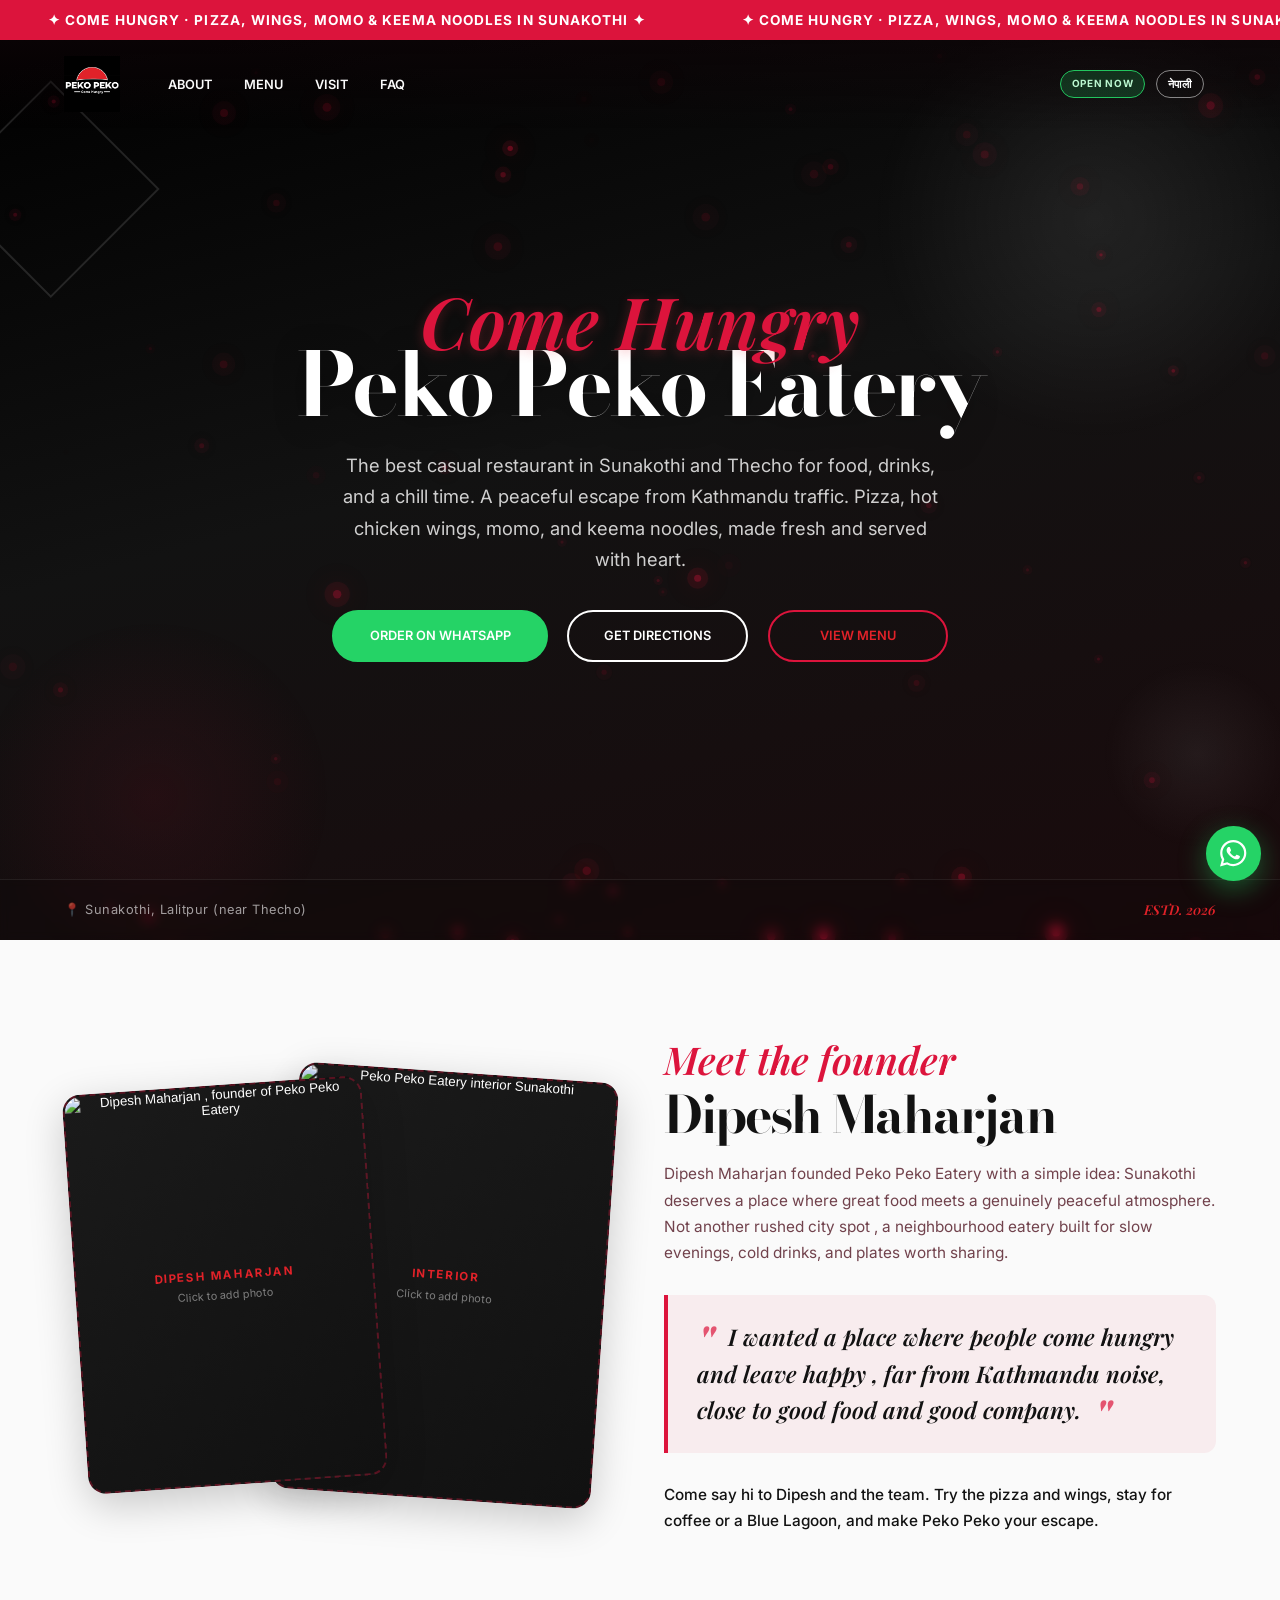
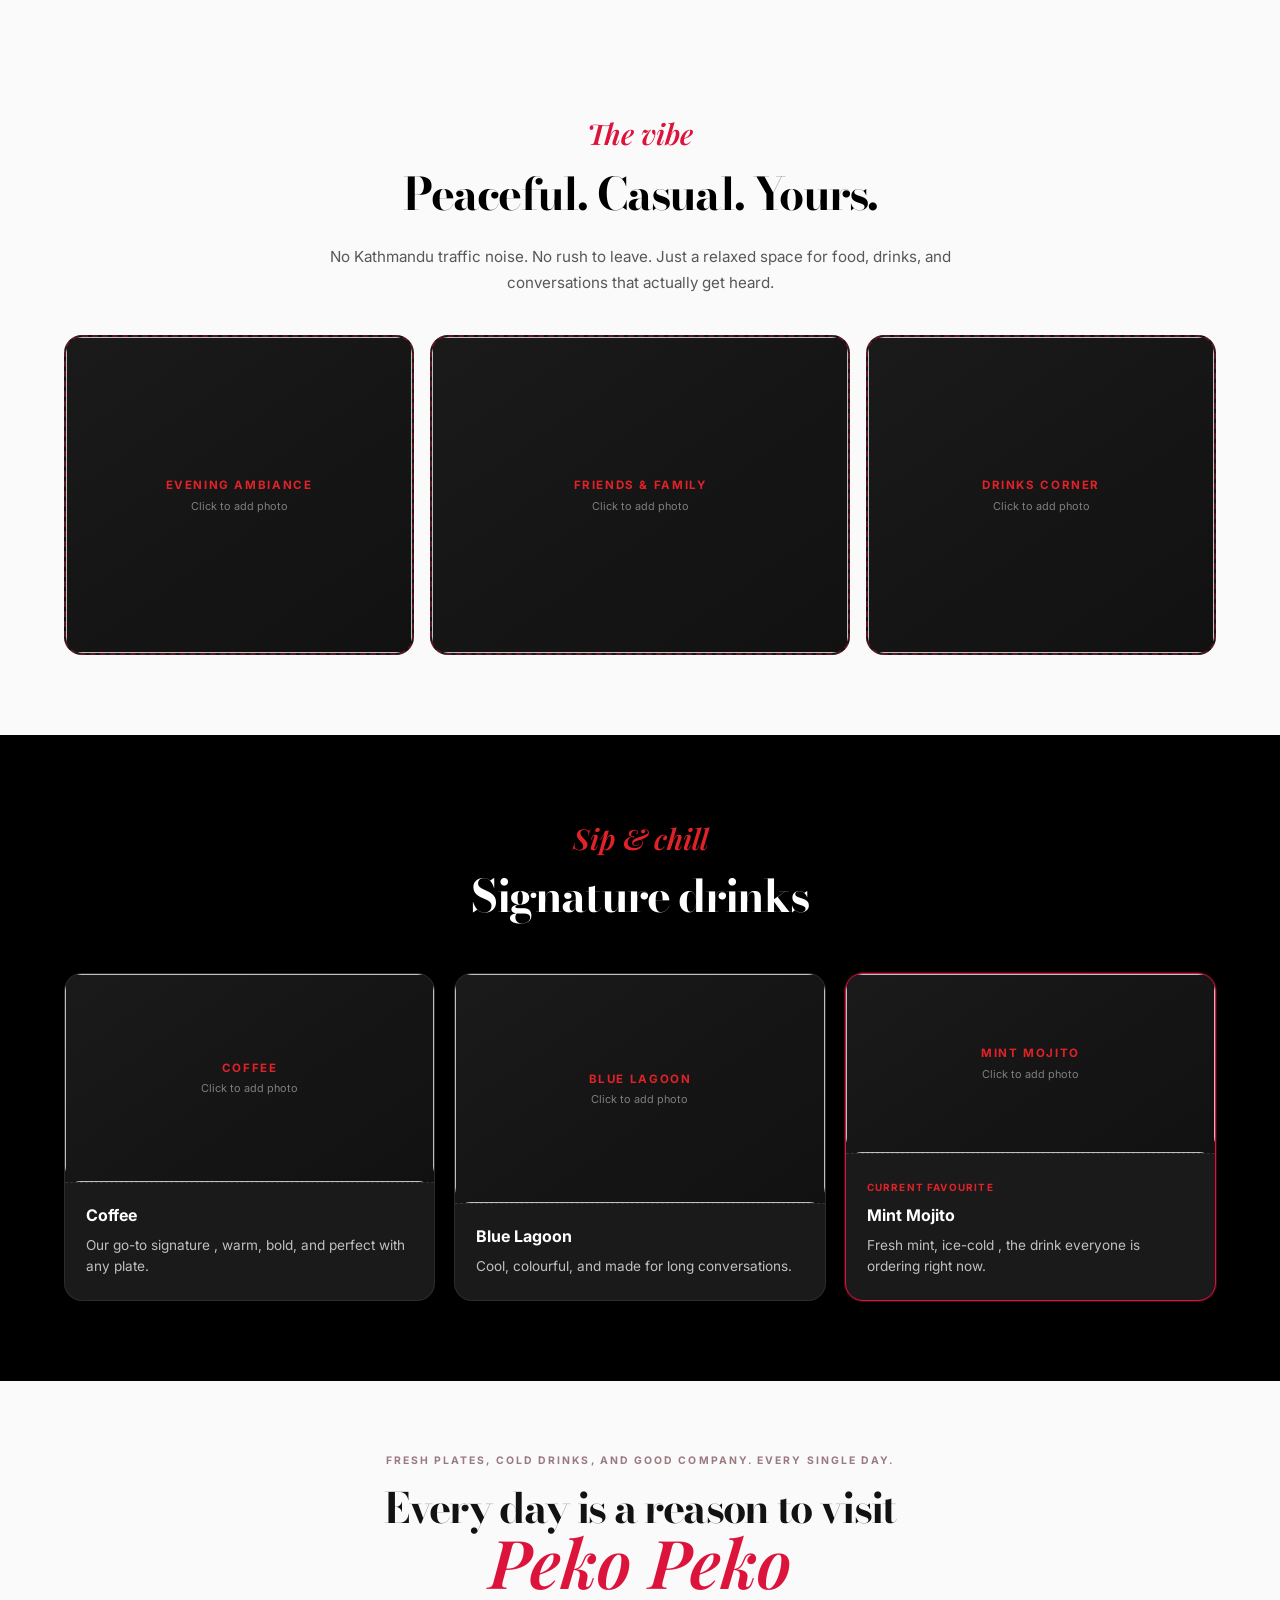
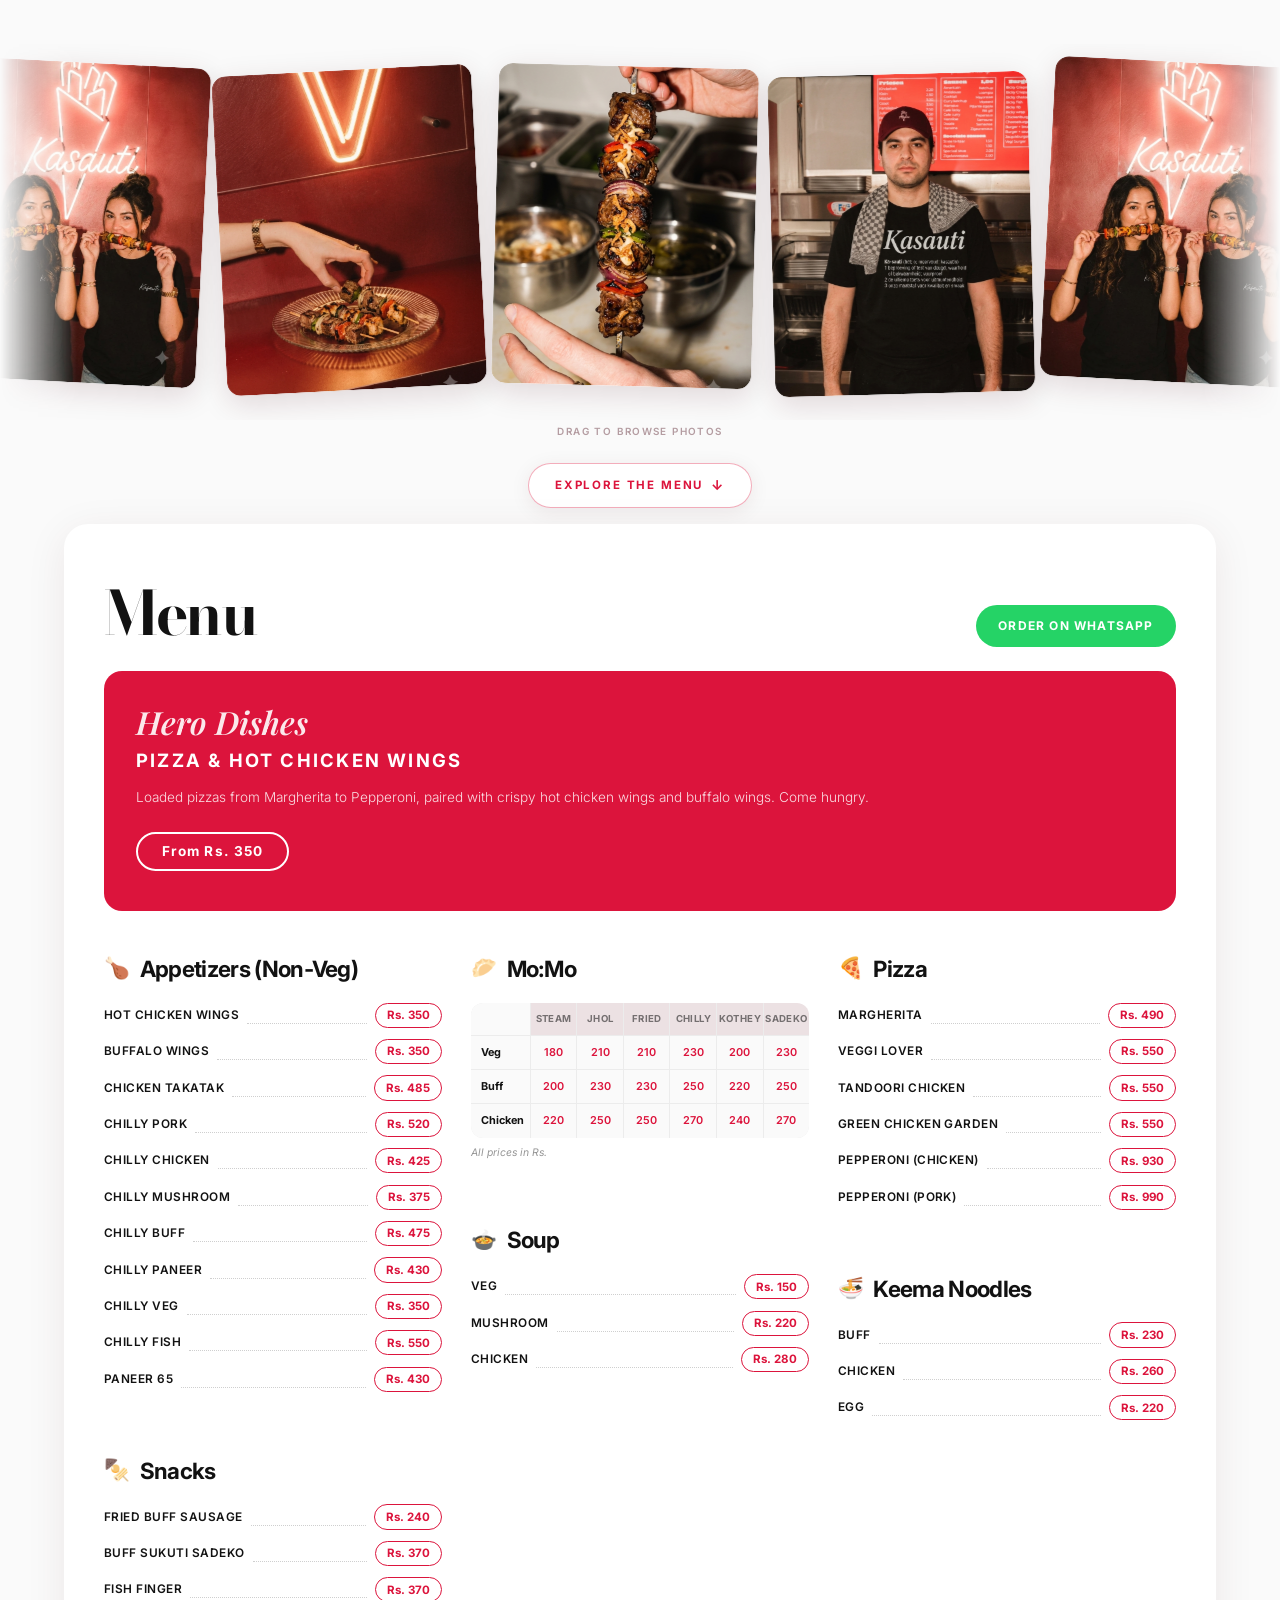
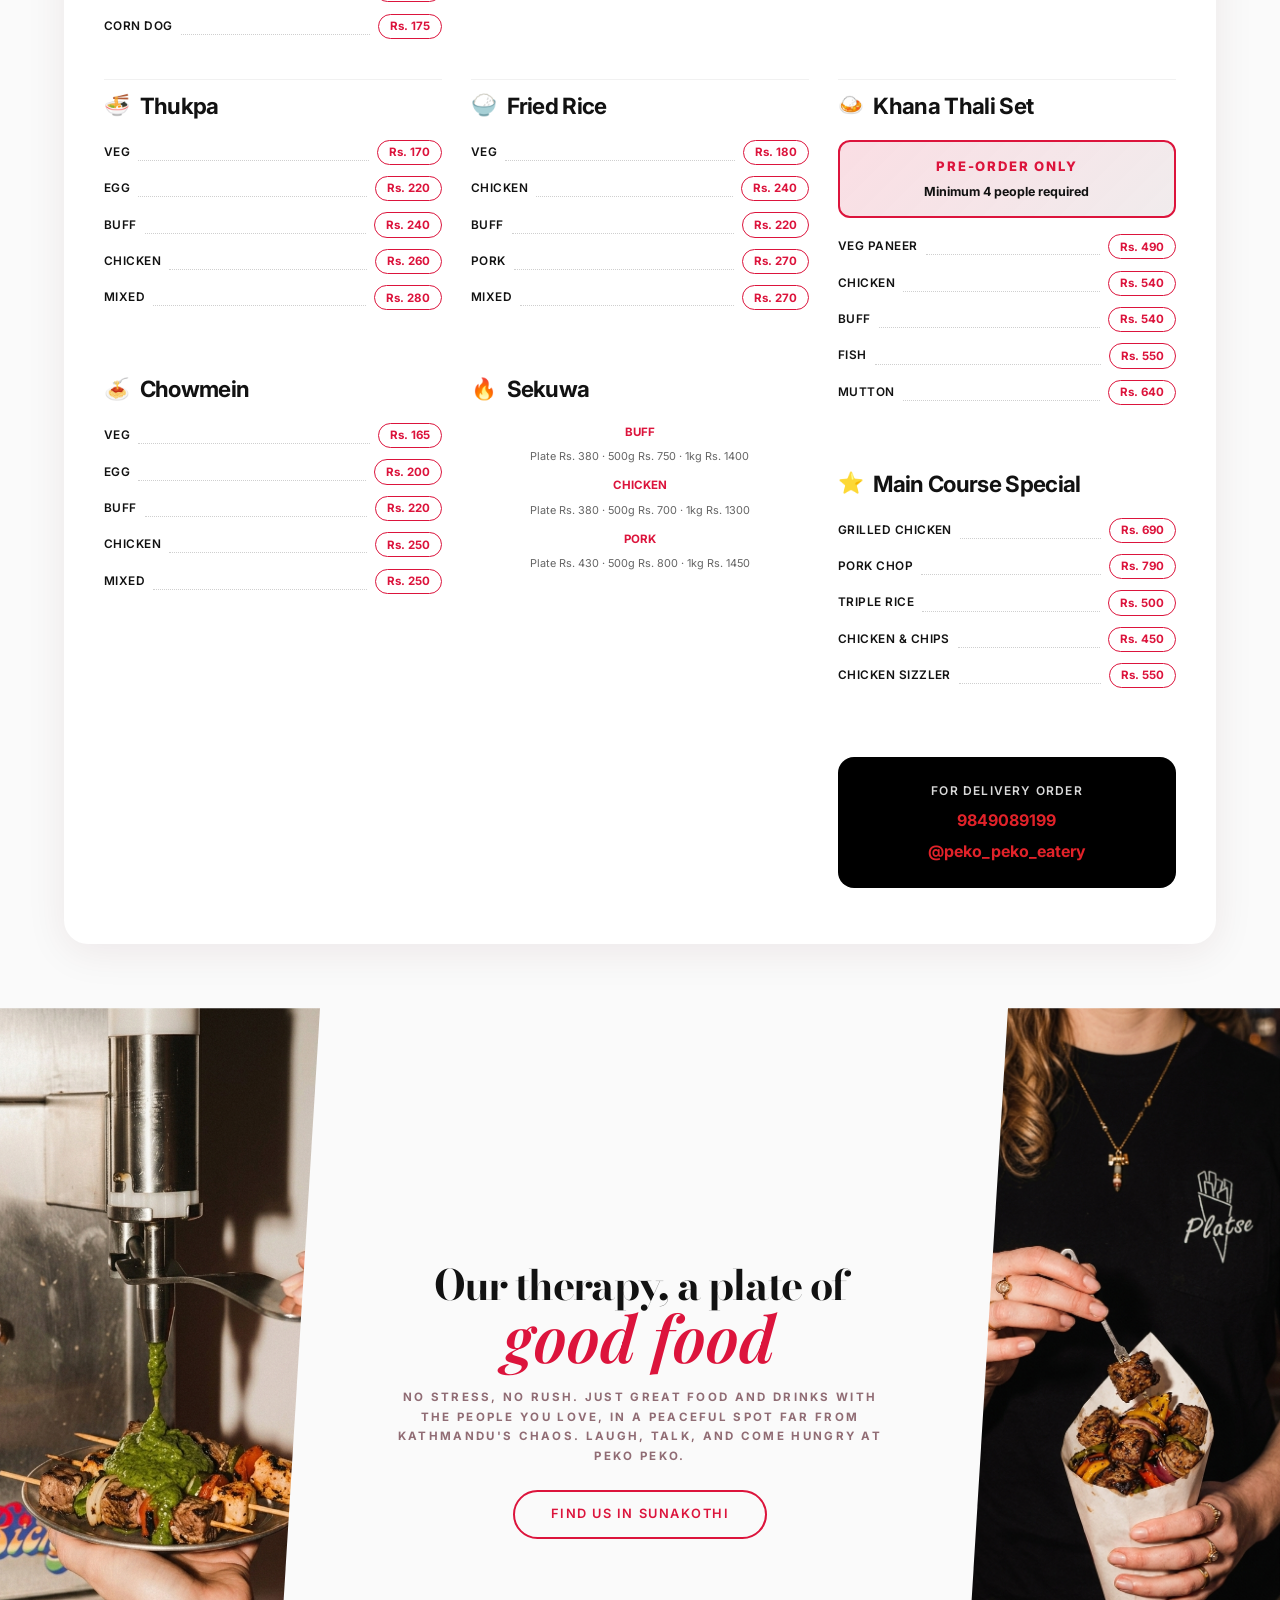
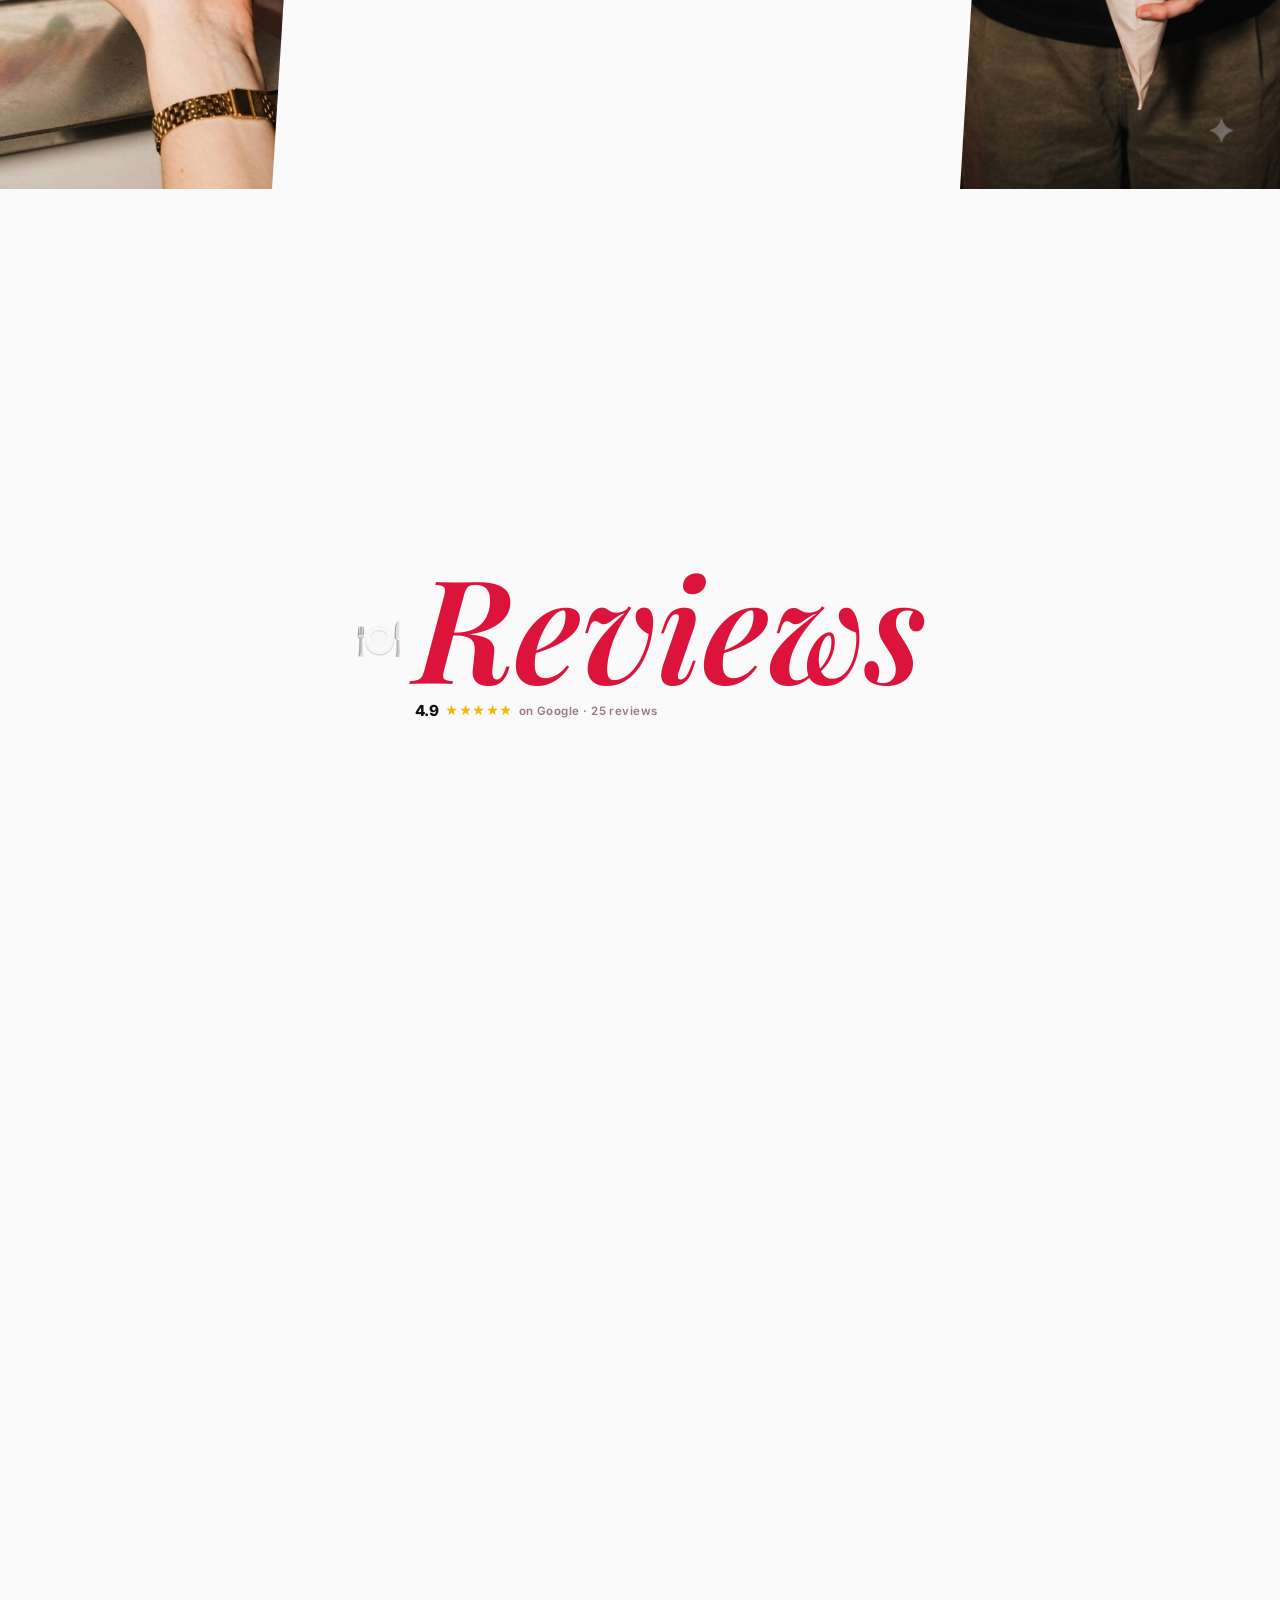
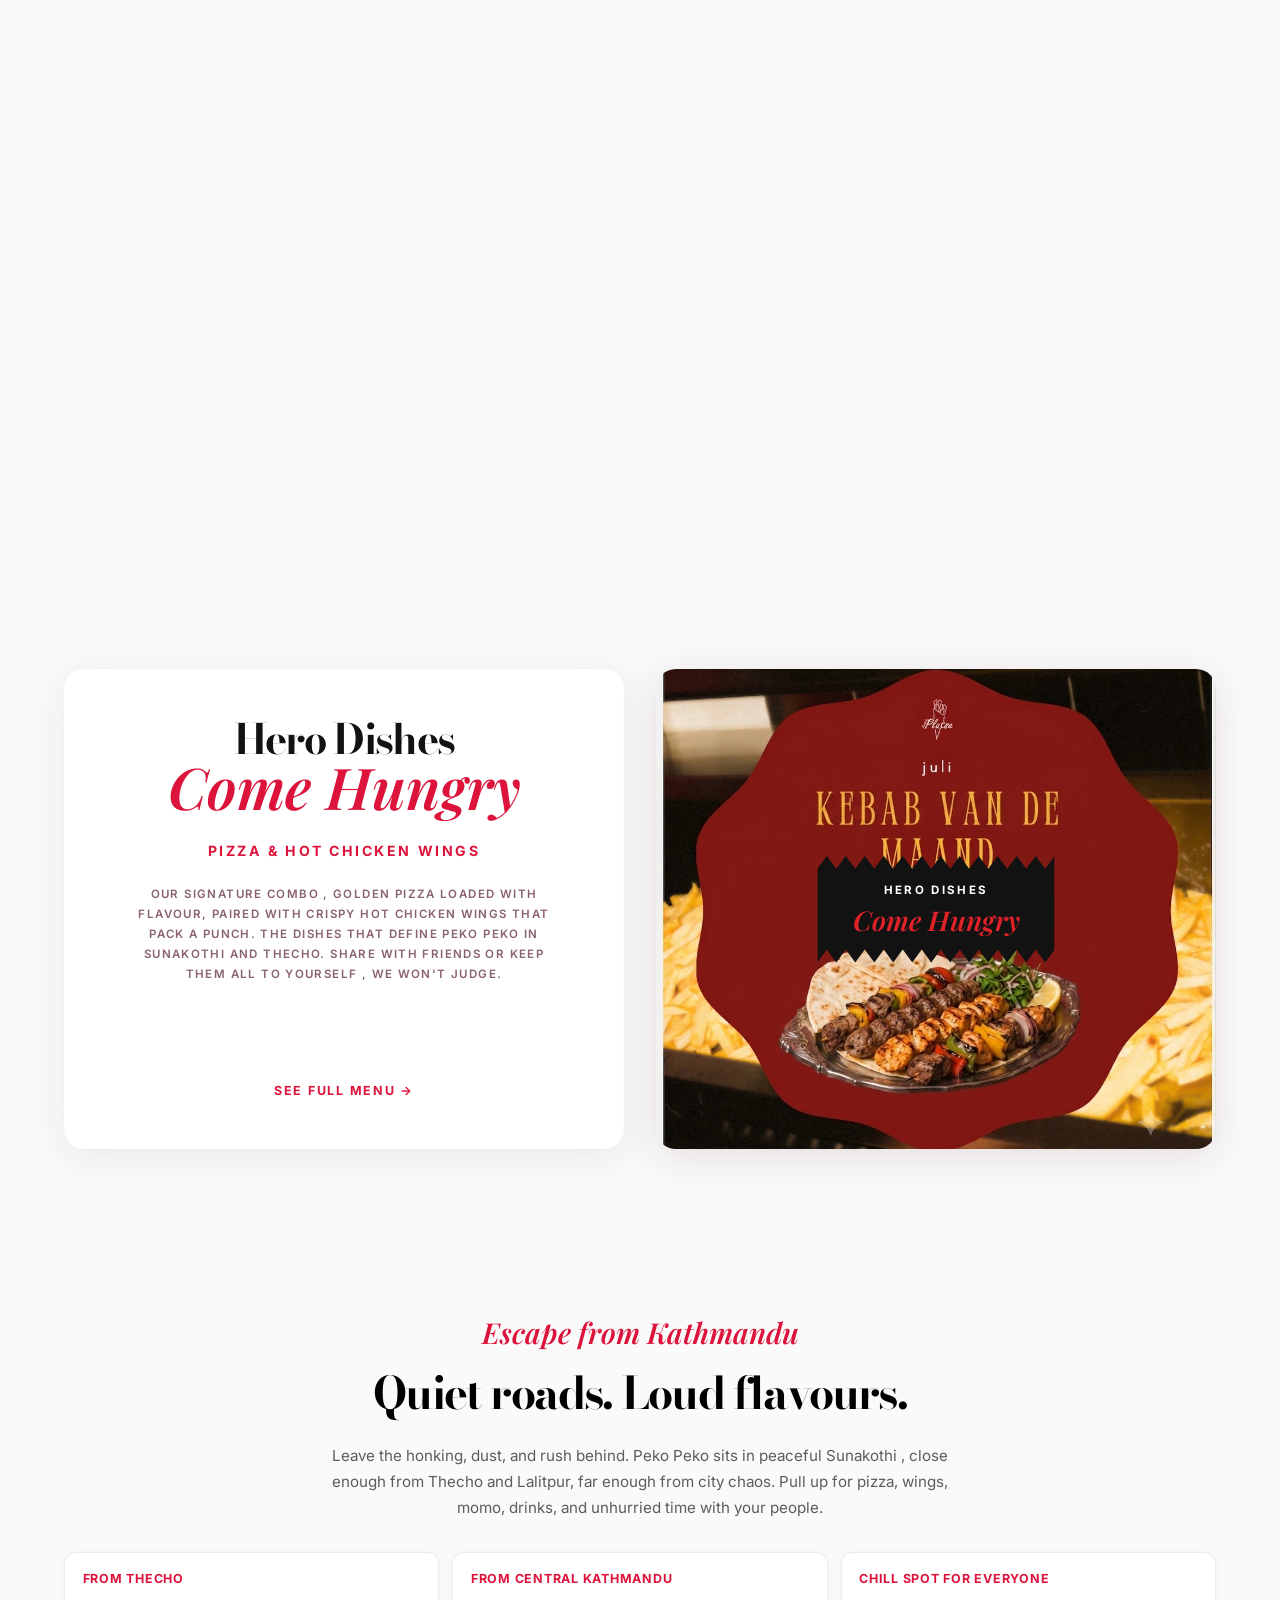
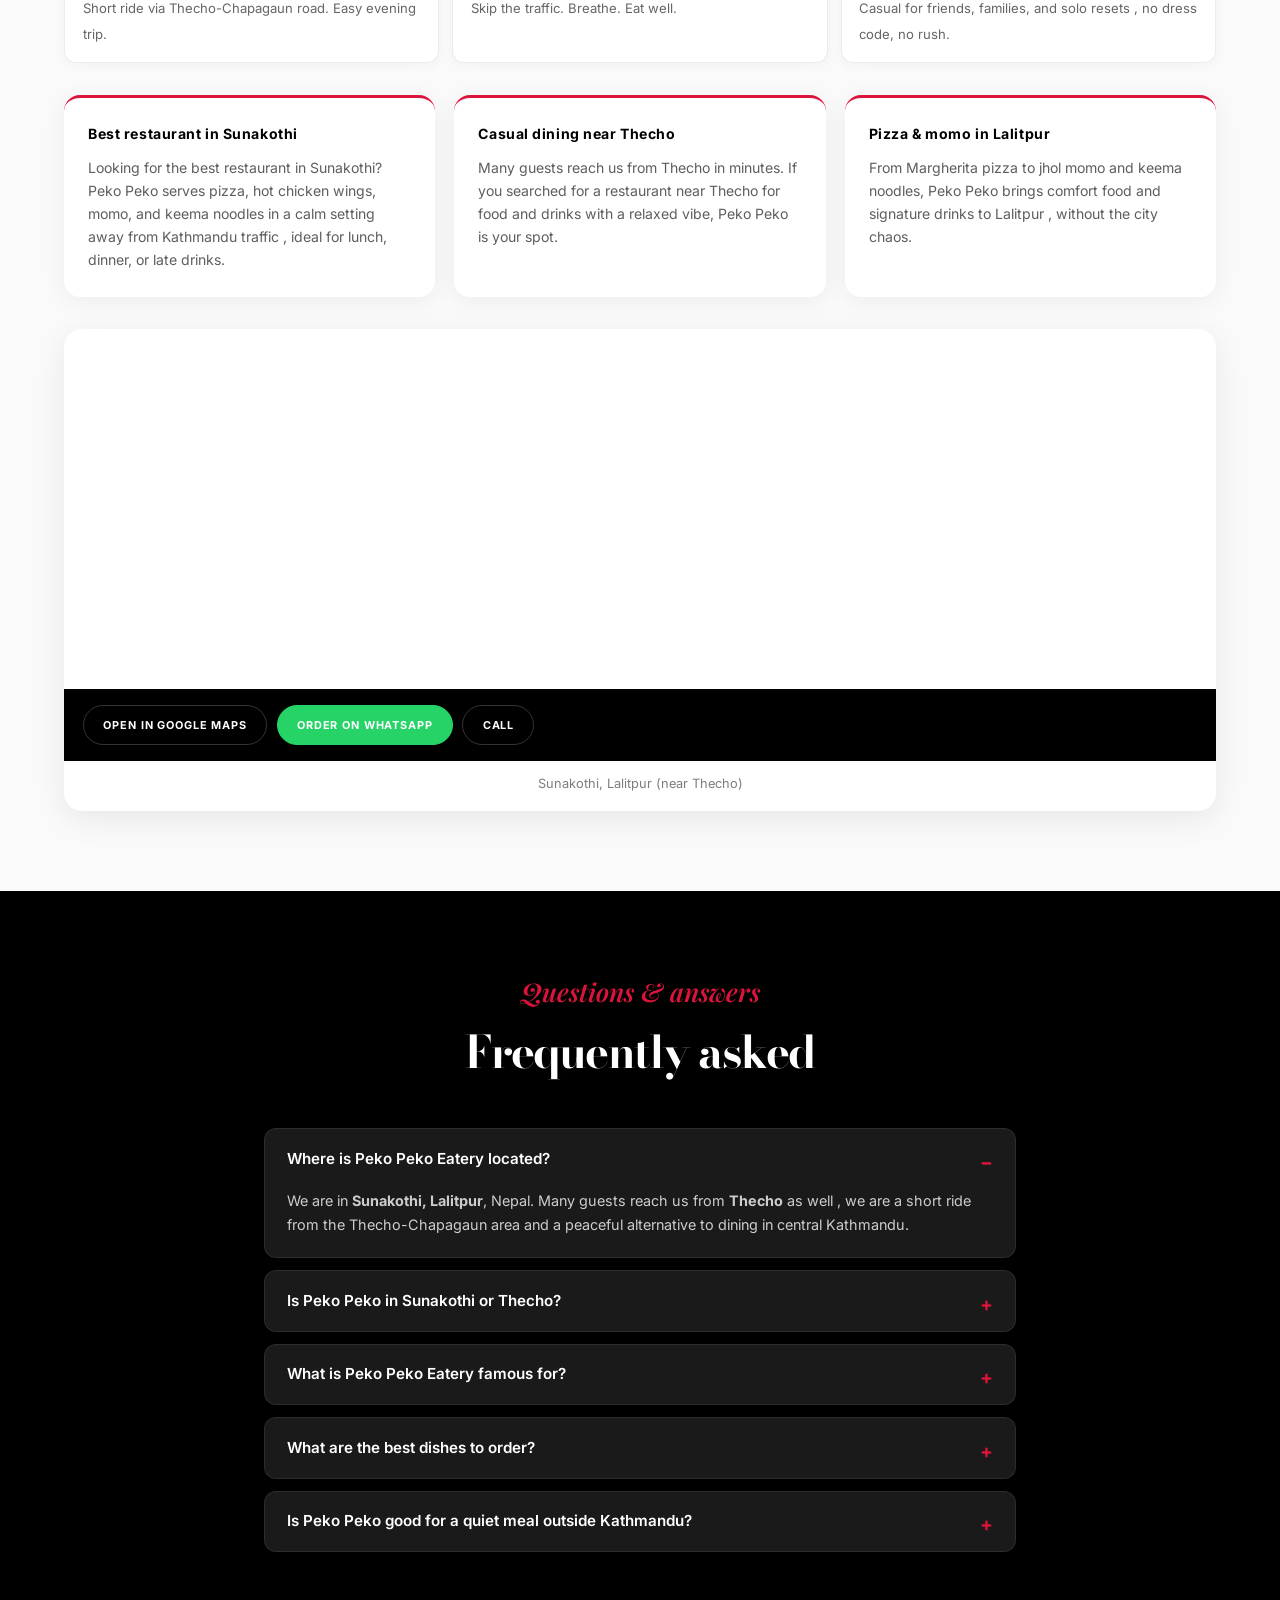
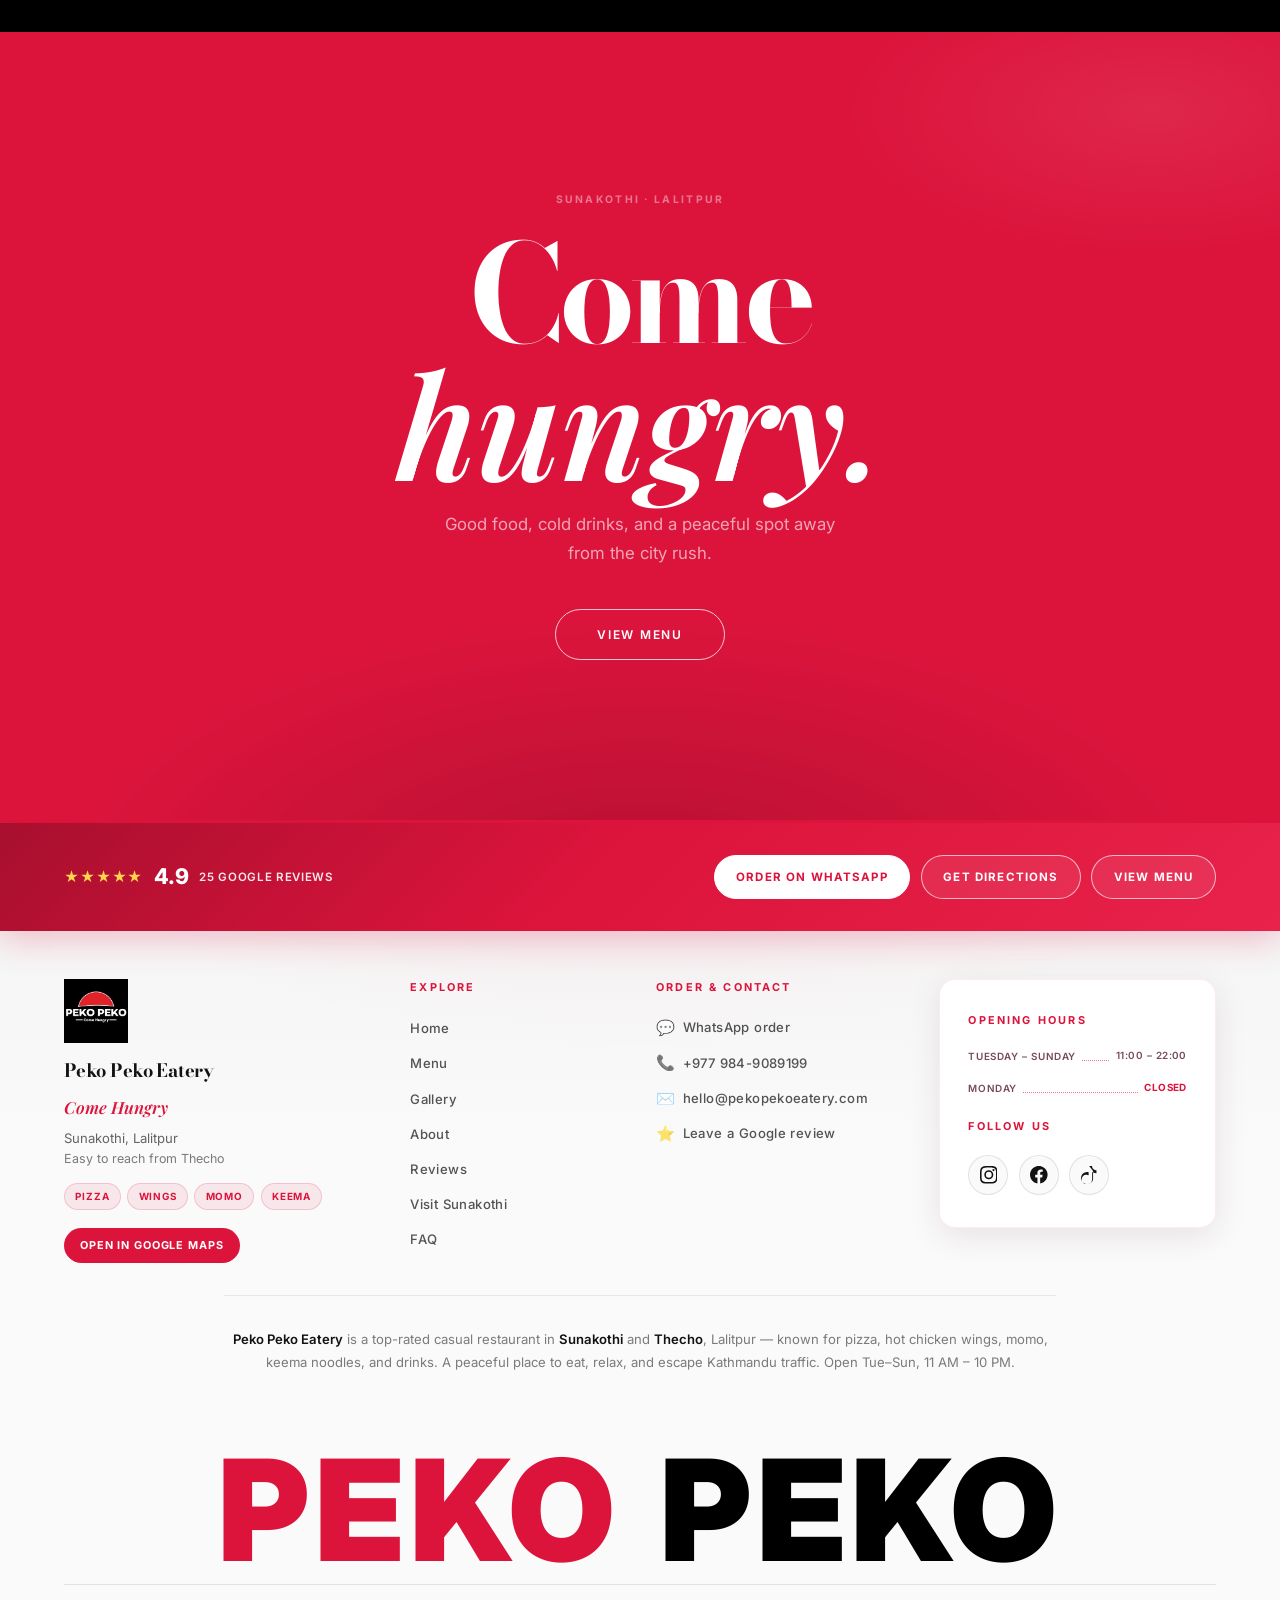
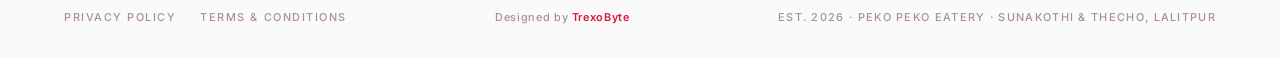
==== index.html @ e403c477 "iteration 1" ====
<!DOCTYPE html>
<html lang="en">
<head>
    <meta charset="UTF-8">
    <meta name="viewport" content="width=device-width, initial-scale=1.0">

    <!-- Primary SEO -->
    <title>Peko Peko Eatery | Best Restaurant in Sunakothi &amp; Thecho | Come Hungry</title>
    <meta name="description" content="Peko Peko Eatery ,  the best casual restaurant in Sunakothi and Thecho, Lalitpur. Pizza, hot chicken wings, momo, keema noodles, drinks &amp; a peaceful escape from Kathmandu traffic. Come Hungry.">
    <meta name="keywords" content="Peko Peko Eatery, restaurant Sunakothi, restaurant Thecho, best restaurant Lalitpur, momo Sunakothi, pizza Thecho, chicken wings Lalitpur, keema noodles, casual dining Sunakothi, food near Thecho, eatery Lalitpur">
    <meta name="author" content="Peko Peko Eatery">
    <meta name="robots" content="index, follow, max-image-preview:large">
    <link rel="canonical" href="https://pekopekoeatery.com/">

    <!-- Geo / Local SEO -->
    <meta name="geo.region" content="NP-BA">
    <meta name="geo.placename" content="Sunakothi, Lalitpur, Nepal">
    <meta name="geo.position" content="27.631290;85.317689">
    <meta name="ICBM" content="27.631290, 85.317689">

    <!-- Open Graph -->
    <meta property="og:type" content="restaurant">
    <meta property="og:site_name" content="Peko Peko Eatery">
    <meta property="og:title" content="Peko Peko Eatery | Come Hungry ,  Sunakothi &amp; Thecho">
    <meta property="og:description" content="Best casual restaurant in Sunakothi &amp; Thecho. Pizza, hot wings, momo, keema noodles &amp; drinks ,  far from Kathmandu chaos.">
    <meta property="og:url" content="https://pekopekoeatery.com/">
    <meta property="og:image" content="https://pekopekoeatery.com/logo.png">
    <meta property="og:locale" content="en_NP">
    <meta property="restaurant:contact_info:street_address" content="Sunakothi, Lalitpur">
    <meta property="restaurant:contact_info:locality" content="Lalitpur">
    <meta property="restaurant:contact_info:country_name" content="Nepal">

    <!-- Twitter Card -->
    <meta name="twitter:card" content="summary_large_image">
    <meta name="twitter:title" content="Peko Peko Eatery | Come Hungry">
    <meta name="twitter:description" content="Best restaurant in Sunakothi &amp; Thecho ,  pizza, wings, momo &amp; keema noodles in a peaceful setting.">
    <meta name="twitter:image" content="https://pekopekoeatery.com/logo.png">

    <!-- Local discovery -->
    <meta name="application-name" content="Peko Peko Eatery">
    <meta name="theme-color" content="#dc143c">

    <!-- Favicon -->
    <link rel="icon" href="logo.png" type="image/png">

    <!-- Google Fonts -->
    <link rel="preconnect" href="https://fonts.googleapis.com">
    <link rel="preconnect" href="https://fonts.gstatic.com" crossorigin>
    <link href="https://fonts.googleapis.com/css2?family=Bodoni+Moda:ital,opsz,wght@0,6..96,400;0,6..96,700;1,6..96,400&family=Playfair+Display:ital,wght@0,400;0,600;0,700;1,400;1,600;1,700&family=Inter:wght@300;400;500;600;700;800;900&display=swap" rel="stylesheet">

    <!-- Styles -->
    <link rel="stylesheet" href="style.css">

    <!-- Structured Data: Restaurant + FAQ (AEO) -->
    <script type="application/ld+json">
    {
        "@context": "https://schema.org",
        "@graph": [
            {
                "@type": "Restaurant",
                "@id": "https://pekopekoeatery.com/#restaurant",
                "name": "Peko Peko Eatery",
                "alternateName": ["Peko Peko", "Peko Peko Sunakothi", "Peko Peko Thecho"],
                "description": "Peko Peko Eatery is a casual restaurant in Sunakothi, Lalitpur ,  also easy to reach from Thecho. Known for pizza, hot chicken wings, momo, and keema noodles. A peaceful place for food, drinks, and good times away from Kathmandu traffic.",
                "slogan": "Come Hungry",
                "url": "https://pekopekoeatery.com/",
                "image": "https://pekopekoeatery.com/logo.png",
                "logo": "https://pekopekoeatery.com/logo.png",
                "priceRange": "$$",
                "servesCuisine": ["Nepali", "Italian", "Asian Fusion", "Casual Dining"],
                "hasMenu": "https://pekopekoeatery.com/#menu",
                "acceptsReservations": "False",
                "address": {
                    "@type": "PostalAddress",
                    "streetAddress": "Sunakothi",
                    "addressLocality": "Lalitpur",
                    "addressRegion": "Bagmati Province",
                    "postalCode": "44700",
                    "addressCountry": "NP"
                },
                "geo": {
                    "@type": "GeoCoordinates",
                    "latitude": 27.6312899,
                    "longitude": 85.3176894
                },
                "areaServed": [
                    { "@type": "Place", "name": "Sunakothi, Lalitpur" },
                    { "@type": "Place", "name": "Thecho, Lalitpur" },
                    { "@type": "Place", "name": "Lalitpur" }
                ],
                "knowsAbout": ["pizza", "chicken wings", "momo", "keema noodles", "casual dining", "restaurant near Thecho"],
                "openingHoursSpecification": [
                    {
                        "@type": "OpeningHoursSpecification",
                        "dayOfWeek": ["Tuesday", "Wednesday", "Thursday", "Friday", "Saturday", "Sunday"],
                        "opens": "11:00",
                        "closes": "22:00"
                    }
                ],
                "menu": "https://pekopekoeatery.com/#menu",
                "aggregateRating": {
                    "@type": "AggregateRating",
                    "ratingValue": "4.9",
                    "reviewCount": "25",
                    "bestRating": "5",
                    "worstRating": "1"
                },
                "founder": {
                    "@type": "Person",
                    "name": "Dipesh Maharjan"
                },
                "hasMap": "https://www.google.com/maps/place/Peko+Peko+Eatery/@27.6312899,85.3176894,17z/data=!3m1!4b1!4m6!3m5!1s0x39eb1700133250a7%3A0x9b8bc618a86afcc9!8m2!3d27.6312899!4d85.3176894!16s%2Fg%2F11yfjwlsdr",
                "telephone": "+9779849089199",
                "sameAs": [
                    "https://instagram.com/peko_peko_eatery",
                    "https://www.google.com/maps/place/Peko+Peko+Eatery/@27.6312899,85.3176894,17z/data=!3m1!4b1!4m6!3m5!1s0x39eb1700133250a7%3A0x9b8bc618a86afcc9!8m2!3d27.6312899!4d85.3176894!16s%2Fg%2F11yfjwlsdr"
                ],
                "potentialAction": [
                    {
                        "@type": "OrderAction",
                        "target": {
                            "@type": "EntryPoint",
                            "urlTemplate": "https://wa.me/9779849089199",
                            "actionPlatform": [
                                "http://schema.org/DesktopWebPlatform",
                                "http://schema.org/MobileWebPlatform"
                            ]
                        },
                        "deliveryMethod": "http://purl.org/goodrelations/v1#DeliveryModePickUp"
                    }
                ]
            },
            {
                "@type": "WebSite",
                "@id": "https://pekopekoeatery.com/#website",
                "url": "https://pekopekoeatery.com/",
                "name": "Peko Peko Eatery",
                "description": "Restaurant in Sunakothi and Thecho, Lalitpur. Pizza, wings, momo, keema noodles.",
                "publisher": { "@id": "https://pekopekoeatery.com/#restaurant" },
                "inLanguage": ["en", "ne"]
            },
            {
                "@type": "FAQPage",
                "@id": "https://pekopekoeatery.com/#faq",
                "mainEntity": [
                    {
                        "@type": "Question",
                        "name": "Where is Peko Peko Eatery located?",
                        "acceptedAnswer": {
                            "@type": "Answer",
                            "text": "Peko Peko Eatery is located in Sunakothi, Lalitpur, Nepal. Many guests also find us from Thecho ,  we are a short ride from the Thecho-Chapagaun corridor and a peaceful escape from central Kathmandu."
                        }
                    },
                    {
                        "@type": "Question",
                        "name": "Is Peko Peko in Sunakothi or Thecho?",
                        "acceptedAnswer": {
                            "@type": "Answer",
                            "text": "Our restaurant is in Sunakothi, Lalitpur. Because Sunakothi and Thecho are closely connected, people often search for us in both areas ,  we welcome guests from Sunakothi, Thecho, and all of Lalitpur."
                        }
                    },
                    {
                        "@type": "Question",
                        "name": "What is Peko Peko Eatery famous for?",
                        "acceptedAnswer": {
                            "@type": "Answer",
                            "text": "We are known for wood-fired-style pizza, hot chicken wings, steamed and jhol momo, and keema noodles ,  plus drinks and a relaxed, peaceful atmosphere away from Kathmandu traffic."
                        }
                    },
                    {
                        "@type": "Question",
                        "name": "What are the best dishes at Peko Peko Eatery?",
                        "acceptedAnswer": {
                            "@type": "Answer",
                            "text": "Our hero dishes are pizza and hot chicken wings. Customer favourites also include momo (steamed, fried, and jhol) and keema noodles."
                        }
                    },
                    {
                        "@type": "Question",
                        "name": "Is Peko Peko Eatery good for a quiet meal outside Kathmandu?",
                        "acceptedAnswer": {
                            "@type": "Answer",
                            "text": "Yes. Peko Peko is designed as a chill, casual spot for food and drinks in a calmer setting ,  ideal when you want great food without the noise and chaos of central Kathmandu."
                        }
                    }
                ]
            },
            {
                "@type": "WebSite",
                "@id": "https://pekopekoeatery.com/#website",
                "url": "https://pekopekoeatery.com/",
                "name": "Peko Peko Eatery",
                "description": "Best casual restaurant in Sunakothi and Thecho ,  Come Hungry.",
                "publisher": { "@id": "https://pekopekoeatery.com/#restaurant" }
            }
        ]
    }
    </script>
</head>
<body class="has-mobile-bar">

    <!-- ========== TOP ANNOUNCEMENT MARQUEE ========== -->
    <section class="announcement-bar" aria-label="Announcement">
        <div class="announcement-track">
            <span class="announcement-text" data-i18n="announce">✦ COME HUNGRY ,  Pizza, Wings, Momo &amp; Keema Noodles in Sunakothi ✦</span>
            <span class="announcement-text" data-i18n="announce" aria-hidden="true">✦ COME HUNGRY ,  Pizza, Wings, Momo &amp; Keema Noodles in Sunakothi ✦</span>
            <span class="announcement-text" data-i18n="announce" aria-hidden="true">✦ COME HUNGRY ,  Pizza, Wings, Momo &amp; Keema Noodles in Sunakothi ✦</span>
            <span class="announcement-text" data-i18n="announce" aria-hidden="true">✦ COME HUNGRY ,  Pizza, Wings, Momo &amp; Keema Noodles in Sunakothi ✦</span>
        </div>
    </section>

    <!-- ========== HERO SECTION ========== -->
    <section class="hero" id="hero" aria-label="Peko Peko Eatery ,  best restaurant in Sunakothi and Thecho">

        <div class="floating-elements" aria-hidden="true">
            <div class="float-item float-item--smoke-top-right"></div>
            <div class="float-item float-item--ember-bottom-left"></div>
            <div class="float-item float-item--skewer-top-left"></div>
            <div class="float-item float-item--spice-bottom-right"></div>
        </div>

        <header class="navbar" role="banner">
            <div class="container navbar-container">
                <a href="#" class="logo" aria-label="Peko Peko Eatery Home">
                    <img src="logo.png" alt="Peko Peko Eatery logo ,  restaurant in Sunakothi and Thecho" class="logo-img" width="56" height="56">
                </a>
                <nav class="nav-menu" id="navMenu" role="navigation" aria-label="Main navigation">
                    <ul class="nav-list">
                        <li><a href="#about" class="nav-link" data-i18n="nav.about">ABOUT</a></li>
                        <li><a href="#menu" class="nav-link" data-i18n="nav.menu">MENU</a></li>
                        <li><a href="#visit" class="nav-link" data-i18n="nav.location">VISIT</a></li>
                        <li><a href="#faq" class="nav-link" data-i18n="nav.faq">FAQ</a></li>
                    </ul>
                </nav>
                <div class="nav-utils">
                    <span class="open-badge open-badge--loading" id="openBadge" aria-live="polite">…</span>
                    <button type="button" class="lang-toggle" id="langToggle" aria-label="Switch language">नेपाली</button>
                </div>
                <button class="hamburger" id="hamburger" aria-label="Toggle navigation menu" aria-expanded="false">
                    <span class="bar"></span>
                    <span class="bar"></span>
                    <span class="bar"></span>
                </button>
            </div>
        </header>

        <div class="container hero-content">
            <div class="hero-text-wrapper">
                <p class="hero-subtitle-script" data-i18n="hero.tagline">Come Hungry</p>
                <h1 class="hero-title">Peko Peko Eatery</h1>
                <p class="hero-description" data-i18n="hero.desc">
                    The best casual restaurant in Sunakothi and Thecho for food,
                    drinks, and a chill time ,  a peaceful escape from Kathmandu traffic. Pizza, hot chicken wings,
                    momo, and keema noodles, made fresh and served with heart.
                </p>
                <div class="hero-actions">
                    <a href="https://wa.me/9779849089199?text=Hi%20Peko%20Peko%2C%20I%27d%20like%20to%20order" class="btn btn-solid btn-solid--whatsapp" target="_blank" rel="noopener noreferrer" data-i18n="hero.whatsapp">ORDER ON WHATSAPP</a>
                    <a href="https://www.google.com/maps/dir/?api=1&destination=Peko+Peko+Eatery,+Sunakothi,+Lalitpur,+Nepal" class="btn btn-outline btn-outline--white" id="directions" target="_blank" rel="noopener noreferrer" data-i18n="hero.directions">GET DIRECTIONS</a>
                    <a href="#menu" class="btn btn-outline btn-outline--crimson" data-i18n="hero.menu">VIEW MENU</a>
                </div>
            </div>
        </div>

        <div class="hero-footer">
            <div class="container hero-footer-inner">
                <address class="footer-address" data-i18n="hero.address">
                    📍 Sunakothi, Lalitpur (near Thecho)
                </address>
                <span class="footer-est">ESTD. 2026</span>
            </div>
        </div>

    </section>

    <!-- ========== ABOUT / FOUNDER ========== -->
    <section class="about-owner" id="about" aria-label="About Peko Peko Eatery">
        <div class="container about-owner-container">

            <div class="about-owner-images">
                <div class="about-image-stack">
                    <button type="button" class="photo-slot about-img-wrapper about-img-wrapper--left" data-slot="founder-dipesh" aria-label="Add founder photo">
                        <span class="photo-slot-label" data-i18n="slot.founder">DIPESH MAHARJAN</span>
                        <span class="photo-slot-hint" data-i18n="slot.hint">Click to add photo</span>
                        <img class="photo-slot-preview" alt="Dipesh Maharjan ,  founder of Peko Peko Eatery" hidden>
                        <input type="file" accept="image/*" class="photo-slot-input" hidden>
                    </button>
                    <button type="button" class="photo-slot about-img-wrapper about-img-wrapper--right" data-slot="restaurant-interior" aria-label="Add interior photo">
                        <span class="photo-slot-label" data-i18n="slot.interior">INTERIOR</span>
                        <span class="photo-slot-hint" data-i18n="slot.hint">Click to add photo</span>
                        <img class="photo-slot-preview" alt="Peko Peko Eatery interior Sunakothi" hidden>
                        <input type="file" accept="image/*" class="photo-slot-input" hidden>
                    </button>
                </div>
            </div>

            <div class="about-owner-content">
                <p class="about-subtitle" data-i18n="about.subtitle">Meet the founder</p>
                <h2 class="about-heading" data-i18n="about.heading">Dipesh Maharjan</h2>
                <p class="about-intro" data-i18n="about.intro">
                    Dipesh Maharjan founded Peko Peko Eatery with a simple idea: Sunakothi deserves a place where great food meets a genuinely peaceful atmosphere. Not another rushed city spot ,  a neighbourhood eatery built for slow evenings, cold drinks, and plates worth sharing.
                </p>
                <blockquote class="about-quote">
                    <span class="quote-mark quote-mark--open">"</span>
                    <span data-i18n="about.quote">I wanted a place where people come hungry and leave happy ,  far from Kathmandu noise, close to good food and good company.</span>
                    <span class="quote-mark quote-mark--close">"</span>
                </blockquote>
                <p class="about-invite" data-i18n="about.invite">
                    Come say hi to Dipesh and the team. Try the pizza and wings, stay for coffee or a Blue Lagoon, and make Peko Peko your escape.
                </p>
            </div>

        </div>
    </section>

    <!-- ========== ATMOSPHERE SECTION ========== -->
    <section class="atmosphere-section" id="atmosphere" aria-label="Restaurant atmosphere">
        <div class="container">
            <header class="atmosphere-header">
                <p class="atmosphere-subtitle" data-i18n="atmosphere.subtitle">The vibe</p>
                <h2 class="atmosphere-heading" data-i18n="atmosphere.heading">Peaceful. Casual. Yours.</h2>
                <p class="atmosphere-intro" data-i18n="atmosphere.intro">
                    No Kathmandu traffic noise. No rush to leave. Just a relaxed space for food, drinks, and conversations that actually get heard.
                </p>
            </header>

            <div class="atmosphere-grid">
                <button type="button" class="photo-slot atmosphere-slot" data-slot="evening-ambiance" aria-label="Add evening ambiance photo">
                    <span class="photo-slot-label" data-i18n="slot.evening">EVENING AMBIANCE</span>
                    <span class="photo-slot-hint" data-i18n="slot.hint">Click to add photo</span>
                    <img class="photo-slot-preview" alt="" hidden>
                    <input type="file" accept="image/*" class="photo-slot-input" hidden>
                </button>
                <button type="button" class="photo-slot atmosphere-slot atmosphere-slot--tall" data-slot="friends-family" aria-label="Add friends and family photo">
                    <span class="photo-slot-label" data-i18n="slot.friends">FRIENDS &amp; FAMILY</span>
                    <span class="photo-slot-hint" data-i18n="slot.hint">Click to add photo</span>
                    <img class="photo-slot-preview" alt="" hidden>
                    <input type="file" accept="image/*" class="photo-slot-input" hidden>
                </button>
                <button type="button" class="photo-slot atmosphere-slot" data-slot="drinks-corner" aria-label="Add drinks corner photo">
                    <span class="photo-slot-label" data-i18n="slot.drinks">DRINKS CORNER</span>
                    <span class="photo-slot-hint" data-i18n="slot.hint">Click to add photo</span>
                    <img class="photo-slot-preview" alt="" hidden>
                    <input type="file" accept="image/*" class="photo-slot-input" hidden>
                </button>
            </div>
        </div>
    </section>

    <!-- ========== SIGNATURE DRINKS ========== -->
    <section class="drinks-section" id="drinks" aria-label="Signature drinks">
        <div class="container drinks-container">
            <header class="drinks-header">
                <p class="drinks-subtitle" data-i18n="drinks.subtitle">Sip &amp; chill</p>
                <h2 class="drinks-heading" data-i18n="drinks.heading">Signature drinks</h2>
            </header>

            <div class="drinks-grid">
                <article class="drink-card">
                    <button type="button" class="photo-slot drink-card-photo" data-slot="drink-coffee" aria-label="Add coffee photo">
                        <span class="photo-slot-label" data-i18n="drinks.coffee">COFFEE</span>
                        <span class="photo-slot-hint" data-i18n="slot.hint">Click to add photo</span>
                        <img class="photo-slot-preview" alt="" hidden>
                        <input type="file" accept="image/*" class="photo-slot-input" hidden>
                    </button>
                    <div class="drink-card-body">
                        <h3 class="drink-card-title" data-i18n="drinks.coffee">Coffee</h3>
                        <p class="drink-card-desc" data-i18n="drinks.coffeeDesc">Our go-to signature ,  warm, bold, and perfect with any plate.</p>
                    </div>
                </article>

                <article class="drink-card">
                    <button type="button" class="photo-slot drink-card-photo" data-slot="drink-blue-lagoon" aria-label="Add Blue Lagoon photo">
                        <span class="photo-slot-label" data-i18n="drinks.lagoon">BLUE LAGOON</span>
                        <span class="photo-slot-hint" data-i18n="slot.hint">Click to add photo</span>
                        <img class="photo-slot-preview" alt="" hidden>
                        <input type="file" accept="image/*" class="photo-slot-input" hidden>
                    </button>
                    <div class="drink-card-body">
                        <h3 class="drink-card-title" data-i18n="drinks.lagoon">Blue Lagoon</h3>
                        <p class="drink-card-desc" data-i18n="drinks.lagoonDesc">Cool, colourful, and made for long conversations.</p>
                    </div>
                </article>

                <article class="drink-card drink-card--featured">
                    <button type="button" class="photo-slot drink-card-photo" data-slot="drink-mint-mojito" aria-label="Add Mint Mojito photo">
                        <span class="photo-slot-label" data-i18n="drinks.mojito">MINT MOJITO</span>
                        <span class="photo-slot-hint" data-i18n="slot.hint">Click to add photo</span>
                        <img class="photo-slot-preview" alt="" hidden>
                        <input type="file" accept="image/*" class="photo-slot-input" hidden>
                    </button>
                    <div class="drink-card-body">
                        <span class="drink-card-badge" data-i18n="drinks.mojitoBadge">Current favourite</span>
                        <h3 class="drink-card-title" data-i18n="drinks.mojito">Mint Mojito</h3>
                        <p class="drink-card-desc" data-i18n="drinks.mojitoDesc">Fresh mint, ice-cold ,  the drink everyone is ordering right now.</p>
                    </div>
                </article>
            </div>
        </div>
    </section>

    <!-- ========== GALLERY HIGHLIGHT SECTION ========== -->
    <section class="gallery-highlight" id="gallery" aria-label="Food and ambiance gallery">
        <div class="container gallery-header">
            <p class="gallery-subtitle">FRESH PLATES, COLD DRINKS, AND GOOD COMPANY. EVERY SINGLE DAY.</p>
            <h2 class="gallery-heading">
                <span class="gallery-heading-main">Every day is a reason to visit</span>
                <span class="gallery-heading-accent">Peko Peko</span>
            </h2>
        </div>

        <div class="gallery-track-wrapper" id="galleryCarousel" aria-label="Drag to browse photos">
            <div class="gallery-track" id="galleryTrack">
                <div class="gallery-card">
                    <img src="images/img3.png" alt="Pizza at Peko Peko Eatery Sunakothi" loading="lazy" class="gallery-card-img" width="260" height="320">
                </div>
                <div class="gallery-card">
                    <img src="images/img4.png" alt="Hot chicken wings at Peko Peko restaurant Thecho area" loading="lazy" class="gallery-card-img" width="260" height="320">
                </div>
                <div class="gallery-card">
                    <img src="images/img5.png" alt="Momo served at Peko Peko Eatery Lalitpur" loading="lazy" class="gallery-card-img" width="260" height="320">
                </div>
                <div class="gallery-card">
                    <img src="images/img6.png" alt="Keema noodles and casual dining at Peko Peko" loading="lazy" class="gallery-card-img" width="260" height="320">
                </div>
                <div class="gallery-card" aria-hidden="true">
                    <img src="images/img3.png" alt="" loading="lazy" class="gallery-card-img" width="260" height="320">
                </div>
                <div class="gallery-card" aria-hidden="true">
                    <img src="images/img4.png" alt="" loading="lazy" class="gallery-card-img" width="260" height="320">
                </div>
                <div class="gallery-card" aria-hidden="true">
                    <img src="images/img5.png" alt="" loading="lazy" class="gallery-card-img" width="260" height="320">
                </div>
                <div class="gallery-card" aria-hidden="true">
                    <img src="images/img6.png" alt="" loading="lazy" class="gallery-card-img" width="260" height="320">
                </div>
            </div>
        </div>
        <p class="gallery-hint">Drag to browse photos</p>
        <div class="gallery-bridge">
            <a href="#menu" class="gallery-bridge-link">Explore the menu</a>
        </div>
    </section>

    <!-- ========== MENU SECTION ========== -->
    <section class="menu-section" id="menu" aria-label="Menu">
        <div class="container menu-section-container">
            <div class="menu-card">

                <div class="menu-top">
                    <h2 class="menu-heading">Menu</h2>
                    <a href="https://wa.me/9779849089199?text=Hi%20Peko%20Peko%2C%20I%27d%20like%20to%20order" class="menu-order-cta" target="_blank" rel="noopener noreferrer" data-i18n="hero.whatsapp">Order on WhatsApp</a>
                </div>

                <div class="menu-featured menu-featured--full">
                    <p class="menu-featured-label">Hero Dishes</p>
                    <h3 class="menu-featured-title">PIZZA &amp; HOT CHICKEN WINGS</h3>
                    <p class="menu-featured-desc">
                        Loaded pizzas from Margherita to Pepperoni, paired with crispy hot chicken wings and buffalo wings. Come hungry.
                    </p>
                    <span class="menu-featured-price">From Rs. 350</span>
                </div>

                <div class="menu-grid">

                    <!-- Row 1 -->
                    <div class="menu-col">
                        <div class="menu-category">
                            <div class="menu-category-header">
                                <span class="menu-category-icon" aria-hidden="true">🍗</span>
                                <h3 class="menu-category-title">Appetizers (Non-Veg)</h3>
                            </div>
                            <ul class="menu-items menu-items--compact">
                                <li class="menu-item"><span class="menu-item-name">HOT CHICKEN WINGS</span><span class="menu-item-dots" aria-hidden="true"></span><span class="menu-item-price">Rs. 350</span></li>
                                <li class="menu-item"><span class="menu-item-name">BUFFALO WINGS</span><span class="menu-item-dots" aria-hidden="true"></span><span class="menu-item-price">Rs. 350</span></li>
                                <li class="menu-item"><span class="menu-item-name">CHICKEN TAKATAK</span><span class="menu-item-dots" aria-hidden="true"></span><span class="menu-item-price">Rs. 485</span></li>
                                <li class="menu-item"><span class="menu-item-name">CHILLY PORK</span><span class="menu-item-dots" aria-hidden="true"></span><span class="menu-item-price">Rs. 520</span></li>
                                <li class="menu-item"><span class="menu-item-name">CHILLY CHICKEN</span><span class="menu-item-dots" aria-hidden="true"></span><span class="menu-item-price">Rs. 425</span></li>
                                <li class="menu-item"><span class="menu-item-name">CHILLY MUSHROOM</span><span class="menu-item-dots" aria-hidden="true"></span><span class="menu-item-price">Rs. 375</span></li>
                                <li class="menu-item"><span class="menu-item-name">CHILLY BUFF</span><span class="menu-item-dots" aria-hidden="true"></span><span class="menu-item-price">Rs. 475</span></li>
                                <li class="menu-item"><span class="menu-item-name">CHILLY PANEER</span><span class="menu-item-dots" aria-hidden="true"></span><span class="menu-item-price">Rs. 430</span></li>
                                <li class="menu-item"><span class="menu-item-name">CHILLY VEG</span><span class="menu-item-dots" aria-hidden="true"></span><span class="menu-item-price">Rs. 350</span></li>
                                <li class="menu-item"><span class="menu-item-name">CHILLY FISH</span><span class="menu-item-dots" aria-hidden="true"></span><span class="menu-item-price">Rs. 550</span></li>
                                <li class="menu-item"><span class="menu-item-name">PANEER 65</span><span class="menu-item-dots" aria-hidden="true"></span><span class="menu-item-price">Rs. 430</span></li>
                            </ul>
                        </div>

                        <div class="menu-category">
                            <div class="menu-category-header">
                                <span class="menu-category-icon" aria-hidden="true">🍢</span>
                                <h3 class="menu-category-title">Snacks</h3>
                            </div>
                            <ul class="menu-items menu-items--compact">
                                <li class="menu-item"><span class="menu-item-name">FRIED BUFF SAUSAGE</span><span class="menu-item-dots" aria-hidden="true"></span><span class="menu-item-price">Rs. 240</span></li>
                                <li class="menu-item"><span class="menu-item-name">BUFF SUKUTI SADEKO</span><span class="menu-item-dots" aria-hidden="true"></span><span class="menu-item-price">Rs. 370</span></li>
                                <li class="menu-item"><span class="menu-item-name">FISH FINGER</span><span class="menu-item-dots" aria-hidden="true"></span><span class="menu-item-price">Rs. 370</span></li>
                                <li class="menu-item"><span class="menu-item-name">CORN DOG</span><span class="menu-item-dots" aria-hidden="true"></span><span class="menu-item-price">Rs. 175</span></li>
                            </ul>
                        </div>
                    </div>

                    <div class="menu-col">
                        <div class="menu-category menu-category--momo">
                            <div class="menu-category-header">
                                <span class="menu-category-icon" aria-hidden="true">🥟</span>
                                <h3 class="menu-category-title">Mo:Mo</h3>
                            </div>
                            <div class="momo-grid" role="table" aria-label="Mo:Mo prices in rupees">
                                <div class="momo-grid__cell momo-grid__cell--corner" role="columnheader"></div>
                                <div class="momo-grid__cell momo-grid__cell--head" role="columnheader">Steam</div>
                                <div class="momo-grid__cell momo-grid__cell--head" role="columnheader">Jhol</div>
                                <div class="momo-grid__cell momo-grid__cell--head" role="columnheader">Fried</div>
                                <div class="momo-grid__cell momo-grid__cell--head" role="columnheader">Chilly</div>
                                <div class="momo-grid__cell momo-grid__cell--head" role="columnheader">Kothey</div>
                                <div class="momo-grid__cell momo-grid__cell--head" role="columnheader">Sadeko</div>

                                <div class="momo-grid__cell momo-grid__cell--row" role="rowheader">Veg</div>
                                <div class="momo-grid__cell momo-grid__cell--price" role="cell">180</div>
                                <div class="momo-grid__cell momo-grid__cell--price" role="cell">210</div>
                                <div class="momo-grid__cell momo-grid__cell--price" role="cell">210</div>
                                <div class="momo-grid__cell momo-grid__cell--price" role="cell">230</div>
                                <div class="momo-grid__cell momo-grid__cell--price" role="cell">200</div>
                                <div class="momo-grid__cell momo-grid__cell--price" role="cell">230</div>

                                <div class="momo-grid__cell momo-grid__cell--row" role="rowheader">Buff</div>
                                <div class="momo-grid__cell momo-grid__cell--price" role="cell">200</div>
                                <div class="momo-grid__cell momo-grid__cell--price" role="cell">230</div>
                                <div class="momo-grid__cell momo-grid__cell--price" role="cell">230</div>
                                <div class="momo-grid__cell momo-grid__cell--price" role="cell">250</div>
                                <div class="momo-grid__cell momo-grid__cell--price" role="cell">220</div>
                                <div class="momo-grid__cell momo-grid__cell--price" role="cell">250</div>

                                <div class="momo-grid__cell momo-grid__cell--row" role="rowheader">Chicken</div>
                                <div class="momo-grid__cell momo-grid__cell--price" role="cell">220</div>
                                <div class="momo-grid__cell momo-grid__cell--price" role="cell">250</div>
                                <div class="momo-grid__cell momo-grid__cell--price" role="cell">250</div>
                                <div class="momo-grid__cell momo-grid__cell--price" role="cell">270</div>
                                <div class="momo-grid__cell momo-grid__cell--price" role="cell">240</div>
                                <div class="momo-grid__cell momo-grid__cell--price" role="cell">270</div>
                            </div>
                            <p class="momo-table-note">All prices in Rs.</p>
                        </div>

                        <div class="menu-category">
                            <div class="menu-category-header">
                                <span class="menu-category-icon" aria-hidden="true">🍲</span>
                                <h3 class="menu-category-title">Soup</h3>
                            </div>
                            <ul class="menu-items menu-items--compact">
                                <li class="menu-item"><span class="menu-item-name">VEG</span><span class="menu-item-dots" aria-hidden="true"></span><span class="menu-item-price">Rs. 150</span></li>
                                <li class="menu-item"><span class="menu-item-name">MUSHROOM</span><span class="menu-item-dots" aria-hidden="true"></span><span class="menu-item-price">Rs. 220</span></li>
                                <li class="menu-item"><span class="menu-item-name">CHICKEN</span><span class="menu-item-dots" aria-hidden="true"></span><span class="menu-item-price">Rs. 280</span></li>
                            </ul>
                        </div>
                    </div>

                    <div class="menu-col">
                        <div class="menu-category">
                            <div class="menu-category-header">
                                <span class="menu-category-icon" aria-hidden="true">🍕</span>
                                <h3 class="menu-category-title">Pizza</h3>
                            </div>
                            <ul class="menu-items menu-items--compact">
                                <li class="menu-item"><span class="menu-item-name">MARGHERITA</span><span class="menu-item-dots" aria-hidden="true"></span><span class="menu-item-price">Rs. 490</span></li>
                                <li class="menu-item"><span class="menu-item-name">VEGGI LOVER</span><span class="menu-item-dots" aria-hidden="true"></span><span class="menu-item-price">Rs. 550</span></li>
                                <li class="menu-item"><span class="menu-item-name">TANDOORI CHICKEN</span><span class="menu-item-dots" aria-hidden="true"></span><span class="menu-item-price">Rs. 550</span></li>
                                <li class="menu-item"><span class="menu-item-name">GREEN CHICKEN GARDEN</span><span class="menu-item-dots" aria-hidden="true"></span><span class="menu-item-price">Rs. 550</span></li>
                                <li class="menu-item"><span class="menu-item-name">PEPPERONI (CHICKEN)</span><span class="menu-item-dots" aria-hidden="true"></span><span class="menu-item-price">Rs. 930</span></li>
                                <li class="menu-item"><span class="menu-item-name">PEPPERONI (PORK)</span><span class="menu-item-dots" aria-hidden="true"></span><span class="menu-item-price">Rs. 990</span></li>
                            </ul>
                        </div>

                        <div class="menu-category">
                            <div class="menu-category-header">
                                <span class="menu-category-icon" aria-hidden="true">🍜</span>
                                <h3 class="menu-category-title">Keema Noodles</h3>
                            </div>
                            <ul class="menu-items menu-items--compact">
                                <li class="menu-item"><span class="menu-item-name">BUFF</span><span class="menu-item-dots" aria-hidden="true"></span><span class="menu-item-price">Rs. 230</span></li>
                                <li class="menu-item"><span class="menu-item-name">CHICKEN</span><span class="menu-item-dots" aria-hidden="true"></span><span class="menu-item-price">Rs. 260</span></li>
                                <li class="menu-item"><span class="menu-item-name">EGG</span><span class="menu-item-dots" aria-hidden="true"></span><span class="menu-item-price">Rs. 220</span></li>
                            </ul>
                        </div>
                    </div>

                    <!-- Row 2 -->
                    <div class="menu-col">
                        <div class="menu-category">
                            <div class="menu-category-header">
                                <span class="menu-category-icon" aria-hidden="true">🍜</span>
                                <h3 class="menu-category-title">Thukpa</h3>
                            </div>
                            <ul class="menu-items menu-items--compact">
                                <li class="menu-item"><span class="menu-item-name">VEG</span><span class="menu-item-dots" aria-hidden="true"></span><span class="menu-item-price">Rs. 170</span></li>
                                <li class="menu-item"><span class="menu-item-name">EGG</span><span class="menu-item-dots" aria-hidden="true"></span><span class="menu-item-price">Rs. 220</span></li>
                                <li class="menu-item"><span class="menu-item-name">BUFF</span><span class="menu-item-dots" aria-hidden="true"></span><span class="menu-item-price">Rs. 240</span></li>
                                <li class="menu-item"><span class="menu-item-name">CHICKEN</span><span class="menu-item-dots" aria-hidden="true"></span><span class="menu-item-price">Rs. 260</span></li>
                                <li class="menu-item"><span class="menu-item-name">MIXED</span><span class="menu-item-dots" aria-hidden="true"></span><span class="menu-item-price">Rs. 280</span></li>
                            </ul>
                        </div>

                        <div class="menu-category">
                            <div class="menu-category-header">
                                <span class="menu-category-icon" aria-hidden="true">🍝</span>
                                <h3 class="menu-category-title">Chowmein</h3>
                            </div>
                            <ul class="menu-items menu-items--compact">
                                <li class="menu-item"><span class="menu-item-name">VEG</span><span class="menu-item-dots" aria-hidden="true"></span><span class="menu-item-price">Rs. 165</span></li>
                                <li class="menu-item"><span class="menu-item-name">EGG</span><span class="menu-item-dots" aria-hidden="true"></span><span class="menu-item-price">Rs. 200</span></li>
                                <li class="menu-item"><span class="menu-item-name">BUFF</span><span class="menu-item-dots" aria-hidden="true"></span><span class="menu-item-price">Rs. 220</span></li>
                                <li class="menu-item"><span class="menu-item-name">CHICKEN</span><span class="menu-item-dots" aria-hidden="true"></span><span class="menu-item-price">Rs. 250</span></li>
                                <li class="menu-item"><span class="menu-item-name">MIXED</span><span class="menu-item-dots" aria-hidden="true"></span><span class="menu-item-price">Rs. 250</span></li>
                            </ul>
                        </div>
                    </div>

                    <div class="menu-col">
                        <div class="menu-category">
                            <div class="menu-category-header">
                                <span class="menu-category-icon" aria-hidden="true">🍚</span>
                                <h3 class="menu-category-title">Fried Rice</h3>
                            </div>
                            <ul class="menu-items menu-items--compact">
                                <li class="menu-item"><span class="menu-item-name">VEG</span><span class="menu-item-dots" aria-hidden="true"></span><span class="menu-item-price">Rs. 180</span></li>
                                <li class="menu-item"><span class="menu-item-name">CHICKEN</span><span class="menu-item-dots" aria-hidden="true"></span><span class="menu-item-price">Rs. 240</span></li>
                                <li class="menu-item"><span class="menu-item-name">BUFF</span><span class="menu-item-dots" aria-hidden="true"></span><span class="menu-item-price">Rs. 220</span></li>
                                <li class="menu-item"><span class="menu-item-name">PORK</span><span class="menu-item-dots" aria-hidden="true"></span><span class="menu-item-price">Rs. 270</span></li>
                                <li class="menu-item"><span class="menu-item-name">MIXED</span><span class="menu-item-dots" aria-hidden="true"></span><span class="menu-item-price">Rs. 270</span></li>
                            </ul>
                        </div>

                        <div class="menu-category">
                            <div class="menu-category-header">
                                <span class="menu-category-icon" aria-hidden="true">🔥</span>
                                <h3 class="menu-category-title">Sekuwa</h3>
                            </div>
                            <ul class="menu-items menu-items--sekuwa">
                                <li class="menu-item menu-item--stacked">
                                    <span class="menu-item-name">BUFF</span>
                                    <span class="menu-item-variants">Plate Rs. 380 · 500g Rs. 750 · 1kg Rs. 1400</span>
                                </li>
                                <li class="menu-item menu-item--stacked">
                                    <span class="menu-item-name">CHICKEN</span>
                                    <span class="menu-item-variants">Plate Rs. 380 · 500g Rs. 700 · 1kg Rs. 1300</span>
                                </li>
                                <li class="menu-item menu-item--stacked">
                                    <span class="menu-item-name">PORK</span>
                                    <span class="menu-item-variants">Plate Rs. 430 · 500g Rs. 800 · 1kg Rs. 1450</span>
                                </li>
                            </ul>
                        </div>
                    </div>

                    <div class="menu-col">
                        <div class="menu-category menu-category--thali">
                            <div class="menu-category-header">
                                <span class="menu-category-icon" aria-hidden="true">🍛</span>
                                <h3 class="menu-category-title">Khana Thali Set</h3>
                            </div>
                            <div class="menu-thali-banner" role="note">
                                <p class="menu-thali-banner__title">Pre-order only</p>
                                <p class="menu-thali-banner__rule">Minimum 4 people required</p>
                            </div>
                            <ul class="menu-items menu-items--compact">
                                <li class="menu-item"><span class="menu-item-name">VEG PANEER</span><span class="menu-item-dots" aria-hidden="true"></span><span class="menu-item-price">Rs. 490</span></li>
                                <li class="menu-item"><span class="menu-item-name">CHICKEN</span><span class="menu-item-dots" aria-hidden="true"></span><span class="menu-item-price">Rs. 540</span></li>
                                <li class="menu-item"><span class="menu-item-name">BUFF</span><span class="menu-item-dots" aria-hidden="true"></span><span class="menu-item-price">Rs. 540</span></li>
                                <li class="menu-item"><span class="menu-item-name">FISH</span><span class="menu-item-dots" aria-hidden="true"></span><span class="menu-item-price">Rs. 550</span></li>
                                <li class="menu-item"><span class="menu-item-name">MUTTON</span><span class="menu-item-dots" aria-hidden="true"></span><span class="menu-item-price">Rs. 640</span></li>
                            </ul>
                        </div>

                        <div class="menu-category">
                            <div class="menu-category-header">
                                <span class="menu-category-icon" aria-hidden="true">⭐</span>
                                <h3 class="menu-category-title">Main Course Special</h3>
                            </div>
                            <ul class="menu-items menu-items--compact">
                                <li class="menu-item"><span class="menu-item-name">GRILLED CHICKEN</span><span class="menu-item-dots" aria-hidden="true"></span><span class="menu-item-price">Rs. 690</span></li>
                                <li class="menu-item"><span class="menu-item-name">PORK CHOP</span><span class="menu-item-dots" aria-hidden="true"></span><span class="menu-item-price">Rs. 790</span></li>
                                <li class="menu-item"><span class="menu-item-name">TRIPLE RICE</span><span class="menu-item-dots" aria-hidden="true"></span><span class="menu-item-price">Rs. 500</span></li>
                                <li class="menu-item"><span class="menu-item-name">CHICKEN &amp; CHIPS</span><span class="menu-item-dots" aria-hidden="true"></span><span class="menu-item-price">Rs. 450</span></li>
                                <li class="menu-item"><span class="menu-item-name">CHICKEN SIZZLER</span><span class="menu-item-dots" aria-hidden="true"></span><span class="menu-item-price">Rs. 550</span></li>
                            </ul>
                        </div>

                        <div class="menu-delivery-note">
                            <p class="menu-delivery-label">For Delivery Order</p>
                            <p class="menu-delivery-phone"><a href="tel:+9779849089199">9849089199</a></p>
                            <p class="menu-delivery-social"><a href="https://instagram.com/peko_peko_eatery" target="_blank" rel="noopener noreferrer">@peko_peko_eatery</a></p>
                        </div>
                    </div>

                </div>
            </div>
        </div>
    </section>

    <!-- ========== CTA / BRANDING SECTION ========== -->
    <section class="cta-branding" aria-label="Visit Peko Peko for food and drinks">
        <div class="cta-grid">

            <div class="cta-image cta-image--left" aria-hidden="true">
                <img src="images/img7.png" alt="" loading="lazy" class="cta-img">
            </div>

            <div class="cta-content">
                <h2 class="cta-heading">
                    <span class="cta-heading-main">Our therapy, a plate of</span>
                    <span class="cta-heading-accent">good food</span>
                </h2>
                <p class="cta-description">
                    NO STRESS, NO RUSH. JUST GREAT FOOD AND DRINKS WITH THE PEOPLE YOU LOVE,
                    IN A PEACEFUL SPOT FAR FROM KATHMANDU'S CHAOS. LAUGH, TALK, AND COME HUNGRY
                    AT PEKO PEKO.
                </p>
                <a href="#visit" class="cta-btn">FIND US IN SUNAKOTHI</a>
            </div>

            <div class="cta-image cta-image--right" aria-hidden="true">
                <img src="images/img8.png" alt="" loading="lazy" class="cta-img">
            </div>

        </div>
    </section>

    <!-- ========== REVIEWS SECTION ========== -->
    <section class="reviews-section" id="reviews" aria-label="Customer reviews">
        <div class="reviews-scroll-spacer">

            <div class="reviews-sticky-viewport">

                <header class="reviews-sticky-title">
                    <div class="reviews-title-inner">
                        <div class="reviews-logo-slot" aria-hidden="true">
                            <span class="reviews-logo-icon">🍽️</span>
                        </div>
                        <div class="reviews-title-block">
                            <h2 class="reviews-heading">Reviews</h2>
                            <a href="https://www.google.com/maps/place/Peko+Peko+Eatery/@27.6312899,85.3176894,17z/data=!3m1!4b1!4m6!3m5!1s0x39eb1700133250a7%3A0x9b8bc618a86afcc9!8m2!3d27.6312899!4d85.3176894!16s%2Fg%2F11yfjwlsdr" class="reviews-google-rating" target="_blank" rel="noopener noreferrer" aria-label="4.9 out of 5 stars from 25 Google reviews">
                                <span class="reviews-google-score">4.9</span>
                                <span class="reviews-google-stars" aria-hidden="true">★★★★★</span>
                                <span class="reviews-google-count">on Google · 25 reviews</span>
                            </a>
                        </div>
                    </div>
                </header>

                <div class="reviews-cards-container" role="list">

                    <article class="review-card review-card--1" data-review-card role="listitem">
                        <div class="review-stars" aria-label="5 out of 5 stars">★★★★★</div>
                        <p class="review-text">I had a great experience. The ambiance was wonderful, and the food was absolutely delicious, especially the sekuwa.</p>
                        <span class="review-author">Ranjeet Ganesh</span>
                    </article>

                    <article class="review-card review-card--2" data-review-card role="listitem">
                        <div class="review-stars" aria-label="5 out of 5 stars">★★★★★</div>
                        <p class="review-text">Ambience is nice and clean and food is good with affordable price. Private room for group is also available. Hospitality is also nice. You should visit here.</p>
                        <span class="review-author">Enosh Moktan</span>
                    </article>

                    <article class="review-card review-card--3" data-review-card role="listitem">
                        <div class="review-stars" aria-label="5 out of 5 stars">★★★★★</div>
                        <p class="review-text">Great food, cozy vibes, and the sweetest staff.</p>
                        <span class="review-author">Dipak Dahal</span>
                    </article>

                    <article class="review-card review-card--4" data-review-card role="listitem">
                        <div class="review-stars" aria-label="5 out of 5 stars">★★★★★</div>
                        <p class="review-text">Best place to chill out at Sunakothi.</p>
                        <span class="review-author">Deepesh Maharjan</span>
                    </article>

                    <article class="review-card review-card--5" data-review-card role="listitem">
                        <div class="review-stars" aria-label="5 out of 5 stars">★★★★★</div>
                        <p class="review-text">Good vibes and tasty food. Humble staff as well, truly recommended!</p>
                        <span class="review-author">Rijen Shrestha</span>
                    </article>

                </div>
            </div>
        </div>
    </section>

    <!-- ========== FEATURED SPECIAL SECTION ========== -->
    <section class="featured-special" id="featured" aria-label="Hero dishes ,  pizza and hot chicken wings">
        <div class="container featured-special-container">
            <div class="featured-special-grid">

                <article class="featured-info-card">
                    <h2 class="featured-title">
                        <span class="featured-title-serif">Hero Dishes</span>
                        <span class="featured-title-script">Come Hungry</span>
                    </h2>

                    <h3 class="featured-subheading">PIZZA &amp; HOT CHICKEN WINGS</h3>

                    <p class="featured-description">
                        OUR SIGNATURE COMBO ,  GOLDEN PIZZA LOADED WITH FLAVOUR, PAIRED WITH
                        CRISPY HOT CHICKEN WINGS THAT PACK A PUNCH. THE DISHES THAT DEFINE
                        PEKO PEKO IN SUNAKOTHI AND THECHO. SHARE WITH FRIENDS OR KEEP THEM
                        ALL TO YOURSELF ,  WE WON'T JUDGE.
                    </p>

                    <a href="#menu" class="featured-cta">SEE FULL MENU →</a>
                </article>

                <div class="featured-showcase-card">
                    <div
                        class="featured-showcase-image"
                        role="img"
                        aria-label="Pizza and hot chicken wings ,  hero dishes at Peko Peko Eatery"
                        style="background-image: url('images/img9.png');">
                    </div>

                    <div class="featured-badge" aria-hidden="true">
                        <p class="featured-badge-label">HERO DISHES</p>
                        <p class="featured-badge-tagline">Come Hungry</p>
                    </div>
                </div>

            </div>
        </div>
    </section>

    <!-- ========== VISIT US (escape + location + map) ========== -->
    <section class="visit-section" id="visit" aria-label="Visit Peko Peko in Sunakothi and Thecho">
        <div class="container visit-container">
            <header class="visit-header">
                <p class="visit-subtitle" data-i18n="escape.subtitle">Escape from Kathmandu</p>
                <h2 class="visit-heading" data-i18n="escape.heading">Quiet roads. Loud flavours.</h2>
                <p class="visit-intro" data-i18n="escape.intro">
                    Leave the honking, dust, and rush behind. Peko Peko sits in peaceful Sunakothi, close to Thecho and Lalitpur, far from city chaos.
                </p>
            </header>

            <div class="visit-pills">
                <div class="visit-pill">
                    <strong data-i18n="escape.fromThecho">From Thecho</strong>
                    <span data-i18n="escape.fromThechoDesc">Short ride via Thecho Chapagaun road.</span>
                </div>
                <div class="visit-pill">
                    <strong data-i18n="escape.fromKtm">From Kathmandu</strong>
                    <span data-i18n="escape.fromKtmDesc">Skip the traffic. Breathe. Eat well.</span>
                </div>
                <div class="visit-pill">
                    <strong data-i18n="escape.vibe">For everyone</strong>
                    <span data-i18n="escape.vibeDesc">Friends, families, casual nights out. No rush.</span>
                </div>
            </div>

            <div class="locseo-grid">
                <article class="locseo-card">
                    <h3 class="locseo-card-title" data-i18n="locseo.sunakothi.title">Best restaurant in Sunakothi</h3>
                    <p class="locseo-card-text" data-i18n="locseo.sunakothi.text">
                        Looking for the best restaurant in Sunakothi? Peko Peko serves pizza, hot chicken wings, momo, and keema noodles in a calm setting away from Kathmandu traffic.
                    </p>
                </article>
                <article class="locseo-card">
                    <h3 class="locseo-card-title" data-i18n="locseo.thecho.title">Casual dining near Thecho</h3>
                    <p class="locseo-card-text" data-i18n="locseo.thecho.text">
                        Many guests reach us from Thecho in minutes. Food, drinks, and a relaxed vibe in one spot.
                    </p>
                </article>
                <article class="locseo-card">
                    <h3 class="locseo-card-title" data-i18n="locseo.lalitpur.title">Pizza &amp; momo in Lalitpur</h3>
                    <p class="locseo-card-text" data-i18n="locseo.lalitpur.text">
                        From Margherita pizza to jhol momo and keema noodles, comfort food without the city chaos.
                    </p>
                </article>
            </div>

            <div class="visit-map-block" id="location">
                <iframe
                    class="visit-map"
                    title="Peko Peko Eatery, Sunakothi Lalitpur on Google Maps"
                    src="https://www.google.com/maps/embed?pb=!1m18!1m12!1m3!1d3532.8!2d85.3154974!3d27.6312899!2m3!1f0!2f0!3f0!3m2!1i1024!2i768!4f13.1!3m3!1m2!1s0x39eb1700133250a7%3A0x9b8bc618a86afcc9!2sPeko%20Peko%20Eatery%20%E2%80%93%20Fast%20Food%20%E2%80%A2%20Cafe%20%E2%80%A2%20Bar%20%26%20Restaurant!5e0!3m2!1sen!2snp!4v1722000000000!5m2!1sen!2snp"
                    loading="lazy"
                    referrerpolicy="no-referrer-when-downgrade"
                    allowfullscreen>
                </iframe>
                <div class="visit-cta-row">
                    <a href="https://www.google.com/maps/place/Peko+Peko+Eatery/@27.6312899,85.3176894,17z/data=!3m1!4b1!4m6!3m5!1s0x39eb1700133250a7%3A0x9b8bc618a86afcc9!8m2!3d27.6312899!4d85.3176894!16s%2Fg%2F11yfjwlsdr" class="visit-cta visit-cta--maps" target="_blank" rel="noopener noreferrer" data-i18n="escape.cta">Open in Google Maps</a>
                    <a href="https://wa.me/9779849089199?text=Hi%20Peko%20Peko%2C%20I%27d%20like%20to%20order" class="visit-cta visit-cta--whatsapp" target="_blank" rel="noopener noreferrer" data-i18n="hero.whatsapp">Order on WhatsApp</a>
                    <a href="tel:+9779849089199" class="visit-cta visit-cta--call" data-i18n="bar.call">Call us</a>
                </div>
                <p class="visit-address">Sunakothi, Lalitpur (near Thecho)</p>
            </div>
        </div>
    </section>

    <!-- ========== FAQ SECTION (AEO) ========== -->
    <section class="faq-section" id="faq" aria-labelledby="faq-heading">
        <div class="container faq-container">
            <header class="faq-header">
                <p class="faq-subtitle">Questions &amp; answers</p>
                <h2 class="faq-heading" id="faq-heading">Frequently asked</h2>
            </header>

            <div class="faq-list">
                <details class="faq-item" open>
                    <summary class="faq-question">Where is Peko Peko Eatery located?</summary>
                    <p class="faq-answer">
                        We are in <strong>Sunakothi, Lalitpur</strong>, Nepal. Many guests reach us from
                        <strong>Thecho</strong> as well ,  we are a short ride from the Thecho-Chapagaun area
                        and a peaceful alternative to dining in central Kathmandu.
                    </p>
                </details>

                <details class="faq-item">
                    <summary class="faq-question">Is Peko Peko in Sunakothi or Thecho?</summary>
                    <p class="faq-answer">
                        Our address is in <strong>Sunakothi</strong>. Because Sunakothi and Thecho are closely
                        connected, people often search for restaurants in both areas ,  we welcome everyone
                        from Sunakothi, Thecho, and across Lalitpur.
                    </p>
                </details>

                <details class="faq-item">
                    <summary class="faq-question">What is Peko Peko Eatery famous for?</summary>
                    <p class="faq-answer">
                        We are known for <strong>pizza</strong>, <strong>hot chicken wings</strong>,
                        <strong>momo</strong>, and <strong>keema noodles</strong>, plus drinks and a relaxed
                        atmosphere away from Kathmandu traffic.
                    </p>
                </details>

                <details class="faq-item">
                    <summary class="faq-question">What are the best dishes to order?</summary>
                    <p class="faq-answer">
                        Start with our hero dishes ,  pizza and hot chicken wings. For mains, our
                        <strong>momo</strong> (steamed, fried, or jhol) and <strong>keema noodles</strong>
                        are customer favourites. Check our <a href="#menu">full menu</a> for drinks and sides.
                    </p>
                </details>

                <details class="faq-item">
                    <summary class="faq-question">Is Peko Peko good for a quiet meal outside Kathmandu?</summary>
                    <p class="faq-answer">
                        Yes. Peko Peko is designed as a <strong>chill, casual restaurant</strong> ,  great
                        food and drinks in a calmer setting, ideal when you want to escape the noise and
                        chaos of the city.
                    </p>
                </details>
            </div>
        </div>
    </section>

    <!-- ========== PRE-FOOTER CTA SECTION ========== -->
    <section class="prefooter-cta" aria-label="Visit Peko Peko Eatery">
        <div class="container prefooter-inner">
            <p class="prefooter-eyebrow">Sunakothi · Lalitpur</p>
            <h2 class="prefooter-headline">
                <span class="prefooter-line">Come</span>
                <span class="prefooter-line prefooter-headline-accent">hungry.</span>
            </h2>
            <p class="prefooter-sub">Good food, cold drinks, and a peaceful spot away from the city rush.</p>
            <a href="#menu" class="prefooter-link" data-i18n="hero.menu">View our menu</a>
        </div>
    </section>

    <!-- ========== FOOTER ========== -->
    <footer class="site-footer" role="contentinfo" aria-label="Peko Peko Eatery footer">

        <div class="footer-cta-band">
            <div class="container footer-cta-band-inner">
                <a href="https://www.google.com/maps/place/Peko+Peko+Eatery/@27.6313493,85.3177055,18z/data=!4m6!3m5!1s0x39eb1700133250a7%3A0x9b8bc618a86afcc9!8m2!3d27.6312899!4d85.3176894!16s%2Fg%2F11yfjwlsdr" class="footer-rating-badge" target="_blank" rel="noopener noreferrer" aria-label="4.9 out of 5 stars from 25 Google reviews">
                    <span class="footer-rating-stars" aria-hidden="true">★★★★★</span>
                    <span class="footer-rating-score">4.9</span>
                    <span class="footer-rating-count">25 Google reviews</span>
                </a>
                <div class="footer-quick-actions">
                    <a href="https://wa.me/9779849089199?text=Hi%20Peko%20Peko%2C%20I%27d%20like%20to%20order" class="footer-action-btn footer-action-btn--primary" target="_blank" rel="noopener noreferrer">Order on WhatsApp</a>
                    <a href="https://www.google.com/maps/dir/?api=1&destination=Peko+Peko+Eatery,+Sunakothi,+Lalitpur,+Nepal" class="footer-action-btn footer-action-btn--ghost" target="_blank" rel="noopener noreferrer">Get directions</a>
                    <a href="#menu" class="footer-action-btn footer-action-btn--ghost">View menu</a>
                </div>
            </div>
        </div>

        <div class="container site-footer-container">

            <div class="footer-top-grid">

                <div class="footer-col footer-col--brand">
                    <img src="logo.png" alt="Peko Peko Eatery ,  restaurant in Sunakothi and Thecho Lalitpur" class="footer-logo" width="64" height="64">
                    <p class="footer-brand-name">Peko Peko Eatery</p>
                    <p class="footer-brand-tagline">Come Hungry</p>
                    <p class="footer-brand-address">Sunakothi, Lalitpur<br><span class="footer-brand-address-sub">Easy to reach from Thecho</span></p>
                    <div class="footer-brand-chips">
                        <span class="footer-chip">Pizza</span>
                        <span class="footer-chip">Wings</span>
                        <span class="footer-chip">Momo</span>
                        <span class="footer-chip">Keema</span>
                    </div>
                    <a href="https://www.google.com/maps/place/Peko+Peko+Eatery/@27.6312899,85.3176894,17z/data=!3m1!4b1!4m6!3m5!1s0x39eb1700133250a7%3A0x9b8bc618a86afcc9!8m2!3d27.6312899!4d85.3176894!16s%2Fg%2F11yfjwlsdr" class="footer-directions-btn" target="_blank" rel="noopener noreferrer" data-i18n="escape.cta">Open in Google Maps</a>
                </div>

                <div class="footer-col">
                    <h3 class="footer-col-heading">Explore</h3>
                    <ul class="footer-links">
                        <li><a href="#hero">Home</a></li>
                        <li><a href="#menu">Menu</a></li>
                        <li><a href="#gallery">Gallery</a></li>
                        <li><a href="#about">About</a></li>
                        <li><a href="#reviews">Reviews</a></li>
                        <li><a href="#visit">Visit Sunakothi</a></li>
                        <li><a href="#faq">FAQ</a></li>
                    </ul>
                </div>

                <div class="footer-col" id="contact">
                    <h3 class="footer-col-heading">Order &amp; Contact</h3>
                    <ul class="footer-links footer-links--contact">
                        <li><a href="https://wa.me/9779849089199?text=Hi%20Peko%20Peko%2C%20I%27d%20like%20to%20order" target="_blank" rel="noopener noreferrer"><span class="footer-link-icon" aria-hidden="true">💬</span> WhatsApp order</a></li>
                        <li><a href="tel:+9779849089199"><span class="footer-link-icon" aria-hidden="true">📞</span> +977 984-9089199</a></li>
                        <li><a href="mailto:hello@pekopekoeatery.com"><span class="footer-link-icon" aria-hidden="true">✉️</span> hello@pekopekoeatery.com</a></li>
                        <li><a href="https://www.google.com/maps/place/Peko+Peko+Eatery/@27.6313493,85.3177055,18z/data=!4m6!3m5!1s0x39eb1700133250a7%3A0x9b8bc618a86afcc9!8m2!3d27.6312899!4d85.3176894!16s%2Fg%2F11yfjwlsdr" target="_blank" rel="noopener noreferrer"><span class="footer-link-icon" aria-hidden="true">⭐</span> Leave a Google review</a></li>
                    </ul>
                </div>

                <aside class="footer-hours-card" aria-label="Opening hours and social media">
                    <h3 class="footer-col-heading">Opening hours</h3>
                    <ul class="footer-hours-list">
                        <li class="footer-hours-item">
                            <span class="footer-hours-day">Tuesday – Sunday</span>
                            <span class="footer-hours-dots" aria-hidden="true"></span>
                            <span class="footer-hours-time">11:00 – 22:00</span>
                        </li>
                        <li class="footer-hours-item">
                            <span class="footer-hours-day">Monday</span>
                            <span class="footer-hours-dots" aria-hidden="true"></span>
                            <span class="footer-hours-time footer-hours-time--closed">Closed</span>
                        </li>
                    </ul>
                    <h3 class="footer-col-heading footer-col-heading--social">Follow us</h3>
                    <div class="footer-social-icons">
                        <a href="https://instagram.com/peko_peko_eatery" class="footer-social-icon" target="_blank" rel="noopener noreferrer" aria-label="Instagram">
                            <svg viewBox="0 0 24 24" aria-hidden="true"><path d="M12 2.163c3.204 0 3.584.012 4.85.07 3.252.148 4.771 1.691 4.919 4.919.058 1.265.069 1.645.069 4.849 0 3.205-.012 3.584-.069 4.849-.149 3.225-1.664 4.771-4.919 4.919-1.266.058-1.644.07-4.85.07-3.204 0-3.584-.012-4.849-.07-3.26-.149-4.771-1.699-4.919-4.92-.058-1.265-.07-1.644-.07-4.849 0-3.204.013-3.583.07-4.849.149-3.227 1.664-4.771 4.919-4.919 1.266-.057 1.645-.069 4.849-.069zM12 0C8.741 0 8.333.014 7.053.072 2.695.272.273 2.69.073 7.052.014 8.333 0 8.741 0 12c0 3.259.014 3.668.072 4.948.2 4.358 2.618 6.78 6.98 6.98C8.333 23.986 8.741 24 12 24c3.259 0 3.668-.014 4.948-.072 4.354-.2 6.782-2.618 6.979-6.98.059-1.28.073-1.689.073-4.948 0-3.259-.014-3.667-.072-4.947-.196-4.354-2.617-6.78-6.979-6.98C15.668.014 15.259 0 12 0zm0 5.838a6.162 6.162 0 100 12.324 6.162 6.162 0 000-12.324zM12 16a4 4 0 110-8 4 4 0 010 8zm6.406-11.845a1.44 1.44 0 100 2.881 1.44 1.44 0 000-2.881z"/></svg>
                        </a>
                        <a href="https://facebook.com" class="footer-social-icon" target="_blank" rel="noopener noreferrer" aria-label="Facebook">
                            <svg viewBox="0 0 24 24" aria-hidden="true"><path d="M24 12.073c0-6.627-5.373-12-12-12s-12 5.373-12 12c0 5.99 4.388 10.954 10.125 11.854v-8.385H7.078v-3.47h3.047V9.43c0-3.007 1.792-4.669 4.533-4.669 1.312 0 2.686.235 2.686.235v2.953H15.83c-1.491 0-1.956.925-1.956 1.874v2.25h3.328l-.532 3.47h-2.796v8.385C19.612 23.027 24 18.062 24 12.073z"/></svg>
                        </a>
                        <a href="https://tiktok.com" class="footer-social-icon" target="_blank" rel="noopener noreferrer" aria-label="TikTok">
                            <svg viewBox="0 0 24 24" aria-hidden="true"><path d="M12.525.02c1.31-.02 2.61-.01 3.91-.02.08 1.53.63 3.09 1.75 4.17 1.12 1.11 2.7 1.62 4.24 1.79v4.03c-1.44-.05-2.89-.35-4.2-.97-.57-.26-1.1-.59-1.62-.93-.01 3.36.01 6.72-.01 10.08-.06 1.54-.6 3.04-1.54 4.21-1.52 1.84-3.93 2.79-6.35 2.69-1.56-.06-3.08-.64-4.23-1.71-1.64-1.48-2.44-3.74-2.07-5.95.42-2.52 2.28-4.7 4.75-5.35 1.56-.4 3.22-.18 4.62.61v-4.08c-.55-.16-1.12-.25-1.69-.28-2.81-.15-5.62 1-7.22 3.45-1.02 1.54-1.53 3.36-1.44 5.17.15 3.02 1.96 5.8 4.77 7.04 1.74.77 3.72.92 5.6.55 1.95-.38 3.72-1.6 4.85-3.28.56-.84.94-1.79 1.11-2.78.05-.34.08-.68.09-1.02.01-3.49 0-6.98.01-10.47z"/></svg>
                        </a>
                    </div>
                </aside>

            </div>

            <p class="footer-seo-text">
                <strong>Peko Peko Eatery</strong> is a top-rated casual restaurant in <strong>Sunakothi</strong> and <strong>Thecho</strong>, Lalitpur — known for pizza, hot chicken wings, momo, keema noodles, and drinks. A peaceful place to eat, relax, and escape Kathmandu traffic. Open Tue–Sun, 11 AM – 10 PM.
            </p>

        </div>

        <div class="footer-statement-wrap" aria-hidden="true">
            <p class="footer-statement">
                <span class="footer-statement-word">PEKO</span>
                <span class="footer-statement-word footer-statement-word--dark">PEKO</span>
            </p>
        </div>

        <div class="container site-footer-container">
            <div class="footer-meta">
                <div class="footer-meta-left">
                    <a href="#" class="footer-meta-link">Privacy policy</a>
                    <a href="#" class="footer-meta-link">Terms &amp; conditions</a>
                </div>
                <p class="footer-credit">
                    Designed by <a href="https://trexobyte.com" class="footer-credit-link" target="_blank" rel="noopener noreferrer">TrexoByte</a>
                </p>
                <p class="footer-meta-right">Est. 2026 · Peko Peko Eatery · Sunakothi &amp; Thecho, Lalitpur</p>
            </div>
        </div>
    </footer>

    <!-- Desktop WhatsApp float -->
    <a href="https://wa.me/9779849089199?text=Hi%20Peko%20Peko%2C%20I%27d%20like%20to%20order" class="whatsapp-float" target="_blank" rel="noopener noreferrer" aria-label="Order on WhatsApp">
        <svg viewBox="0 0 24 24" aria-hidden="true"><path d="M17.472 14.382c-.297-.149-1.758-.867-2.03-.967-.273-.099-.471-.148-.67.15-.197.297-.767.966-.94 1.164-.173.199-.347.223-.644.075-.297-.15-1.255-.463-2.39-1.475-.883-.788-1.48-1.761-1.653-2.059-.173-.297-.018-.458.13-.606.134-.133.298-.347.446-.52.149-.174.198-.298.298-.497.099-.198.05-.371-.025-.52-.075-.149-.669-1.612-.916-2.207-.242-.579-.487-.5-.669-.51-.173-.008-.371-.01-.57-.01-.198 0-.52.074-.792.372-.272.297-1.04 1.016-1.04 2.479 0 1.462 1.065 2.875 1.213 3.074.149.198 2.096 3.2 5.077 4.487.709.306 1.262.489 1.694.625.712.227 1.36.195 1.871.118.571-.085 1.758-.719 2.006-1.413.248-.694.248-1.289.173-1.413-.074-.124-.272-.198-.57-.347m-5.421 7.403h-.004a9.87 9.87 0 01-5.031-1.378l-.361-.214-3.741.982.998-3.648-.235-.374a9.86 9.86 0 01-1.51-5.26c.001-5.45 4.436-9.884 9.888-9.884 2.64 0 5.122 1.03 6.988 2.898a9.825 9.825 0 012.893 6.994c-.003 5.45-4.437 9.884-9.885 9.884m8.413-18.297A11.815 11.815 0 0012.05 0C5.495 0 .16 5.335.157 11.892c0 2.096.547 4.142 1.588 5.945L.057 24l6.305-1.654a11.882 11.882 0 005.683 1.448h.005c6.554 0 11.89-5.335 11.893-11.893a11.821 11.821 0 00-3.48-8.413z"/></svg>
    </a>

    <!-- ========== MOBILE STICKY ACTION BAR ========== -->
    <div class="mobile-action-bar" id="mobileActionBar" role="navigation" aria-label="Quick actions">
        <a href="https://wa.me/9779849089199?text=Hi%20Peko%20Peko%2C%20I%27d%20like%20to%20order" class="mobile-action-bar__btn mobile-action-bar__btn--whatsapp" target="_blank" rel="noopener noreferrer">
            <span class="mobile-action-bar__icon" aria-hidden="true">💬</span>
            <span data-i18n="bar.whatsapp">WhatsApp</span>
        </a>
        <a href="tel:+9779849089199" class="mobile-action-bar__btn mobile-action-bar__btn--call">
            <span class="mobile-action-bar__icon" aria-hidden="true">📞</span>
            <span data-i18n="bar.call">Call</span>
        </a>
        <a href="https://www.google.com/maps/dir/?api=1&destination=Peko+Peko+Eatery,+Sunakothi,+Lalitpur,+Nepal" class="mobile-action-bar__btn mobile-action-bar__btn--maps" target="_blank" rel="noopener noreferrer">
            <span class="mobile-action-bar__icon" aria-hidden="true">📍</span>
            <span data-i18n="bar.directions">Directions</span>
        </a>
    </div>

    <script src="i18n.js"></script>
    <script src="app.js"></script>
</body>
</html>
---- style.css ----
/* ============================================
   PEKO PEKO EATERY ,  COMPLETE STYLES
   Black · Crimson · White
   ============================================ */

/* ---------- CSS Custom Properties ---------- */
:root {
    --color-maroon: #121212;
    --color-maroon-dark: #000000;
    --color-maroon-light: #1a1a1a;
    --color-gold: #ffffff;
    --color-gold-light: #f5f5f5;
    --color-gold-dark: #e0e0e0;
    --color-crimson: #dc143c;
    --color-crimson-light: #e12229;
    --color-accent: #dc143c;
    --color-white: #ffffff;
    --color-off-white: #fafafa;
    --color-black: #000000;
    --color-yellow-announce: #dc143c;

    --font-heading: 'Bodoni Moda', 'Georgia', serif;
    --font-accent: 'Playfair Display', 'Georgia', serif;
    --font-sans: 'Inter', 'Segoe UI', sans-serif;

    --color-whatsapp: #25D366;
    --color-whatsapp-dark: #1DA851;
    --transition-speed: 0.35s;
    --shadow-soft: 0 4px 30px rgba(0, 0, 0, 0.25);
    --shadow-glow-gold: 0 0 20px rgba(212, 168, 67, 0.3);
}

/* ---------- Reset & Base ---------- */
*, *::before, *::after { margin: 0; padding: 0; box-sizing: border-box; }
html { scroll-behavior: smooth; font-size: 16px; }
body {
    font-family: var(--font-sans);
    font-weight: 400;
    letter-spacing: normal;
    background-color: var(--color-maroon);
    color: var(--color-white);
    line-height: 1.6;
    -webkit-font-smoothing: antialiased;
    -moz-osx-font-smoothing: grayscale;
    overflow-x: hidden;
}

p {
    font-family: var(--font-sans);
    font-weight: 400;
    letter-spacing: normal;
}

/* ============================================
   GLOBAL TYPOGRAPHY ,  Rumbeke Platse system
   ============================================ */

/* Main headings ,  Bodoni Moda, tight tracking */
h1, h2,
.hero-title,
.footer-callout,
.menu-heading,
.about-heading,
.gallery-heading-main,
.cta-heading-main,
.featured-title-serif,
.prefooter-headline {
    font-family: var(--font-heading);
    font-weight: 700;
    letter-spacing: -0.04em;
    text-transform: none;
}

.footer-callout,
.footer-statement {
    text-transform: uppercase;
}

/* Subtitles & accent words ,  Playfair Display italic */
.subtitle,
.accent-text,
.hero-subtitle-script,
.about-subtitle,
.gallery-heading-accent,
.cta-heading-accent,
.featured-title-script,
.prefooter-headline-accent,
.menu-featured-label,
.featured-badge-tagline,
.reviews-heading {
    font-family: var(--font-accent);
    font-style: italic;
    font-weight: 600;
    color: var(--color-accent);
    letter-spacing: normal;
}

/* Body, navigation, menu & prices ,  Inter */
nav a,
.nav-link,
.menu-item,
.menu-item-name,
.menu-item-price,
.menu-featured-title,
.menu-featured-price,
.menu-featured-desc,
.featured-price,
.price,
.btn,
.cta-btn,
.prefooter-link,
.featured-cta,
.featured-subheading,
.featured-description,
.footer-links a,
.footer-col-heading,
.footer-meta-link,
.footer-meta-right,
.review-text,
.review-author,
.announcement-text {
    font-family: var(--font-sans);
    letter-spacing: normal;
}

.menu-item-name,
.menu-featured-title,
.menu-item-price,
.menu-featured-price,
.featured-price,
.featured-subheading {
    font-weight: 600;
}

.menu-item-price,
.menu-featured-price,
.featured-price {
    font-weight: 700;
}
a { text-decoration: none; color: inherit; }
ul { list-style: none; }
img { max-width: 100%; display: block; }
.container { width: 100%; max-width: 1200px; margin: 0 auto; padding: 0 1.5rem; }

/* ============================================
   1. ANNOUNCEMENT BAR
   ============================================ */
.announcement-bar {
    position: relative; z-index: 100; width: 100%; height: 2.5rem;
    background-color: var(--color-yellow-announce); overflow: hidden;
    display: flex; align-items: center;
}
.announcement-track { display: flex; white-space: nowrap; animation: marquee-scroll 20s linear infinite; }
.announcement-text {
    display: inline-block; padding: 0 3rem;
    font-family: var(--font-sans); font-size: 0.85rem; font-weight: 700;
    letter-spacing: 0.08em; text-transform: uppercase;
    color: var(--color-white); line-height: 2.5rem;
}
@keyframes marquee-scroll { 0% { transform: translateX(0); } 100% { transform: translateX(-50%); } }
.announcement-bar:hover .announcement-track { animation-play-state: paused; }

/* ============================================
   2. HERO SECTION
   ============================================ */
.hero {
    position: relative; min-height: 100vh; min-height: 100dvh;
    display: flex; flex-direction: column;
    background: linear-gradient(165deg, var(--color-black) 0%, var(--color-maroon) 45%, #1a0a0c 100%);
    overflow: hidden;
}
.floating-elements { position: absolute; inset: 0; pointer-events: none; z-index: 1; }
.float-item { position: absolute; border-radius: 50%; opacity: 0.08; }
.float-item--smoke-top-right { top: -5%; right: -3%; width: 35vw; height: 35vw; max-width: 500px; max-height: 500px; background: radial-gradient(circle, var(--color-gold) 0%, transparent 70%); animation: float-drift 12s ease-in-out infinite alternate; }
.float-item--ember-bottom-left { bottom: -4%; left: -2%; width: 28vw; height: 28vw; max-width: 400px; max-height: 400px; background: radial-gradient(circle, var(--color-crimson) 0%, transparent 70%); animation: float-drift 10s ease-in-out infinite alternate-reverse; }
.float-item--skewer-top-left { top: 8%; left: -2%; width: 12vw; height: 12vw; max-width: 180px; max-height: 180px; border: 2px solid var(--color-gold); border-radius: 0; opacity: 0.12; transform: rotate(45deg); animation: float-rotate 15s linear infinite; }
.float-item--spice-bottom-right { bottom: 10%; right: -1%; width: 15vw; height: 15vw; max-width: 220px; max-height: 220px; background: radial-gradient(circle, var(--color-gold-light) 0%, transparent 70%); opacity: 0.06; animation: float-pulse 6s ease-in-out infinite alternate; }
@keyframes float-drift { 0% { transform: translate(0, 0) scale(1); } 100% { transform: translate(30px, -20px) scale(1.1); } }
@keyframes float-rotate { 0% { transform: rotate(45deg); } 100% { transform: rotate(405deg); } }
@keyframes float-pulse { 0% { opacity: 0.04; transform: scale(0.9); } 100% { opacity: 0.1; transform: scale(1.15); } }

/* ============================================
   3. NAVIGATION
   ============================================ */
.navbar { position: relative; z-index: 50; padding: 1rem 0; background: linear-gradient(180deg, rgba(15,5,8,0.6) 0%, transparent 100%); }
.navbar-container { display: flex; align-items: center; justify-content: space-between; gap: 1.5rem; }
.logo {
    display: flex;
    align-items: center;
    flex-shrink: 0;
    margin-right: 1.5rem;
    font-family: var(--font-heading);
    font-size: 1.5rem;
    font-weight: 700;
    letter-spacing: -0.04em;
    color: var(--color-white);
    transition: opacity var(--transition-speed) ease;
}
.logo:hover { opacity: 0.85; }
.logo-img { height: 56px; width: auto; display: block; }
.logo-icon { font-size: 1.6rem; line-height: 1; }
.logo-text { background: linear-gradient(135deg, var(--color-gold), var(--color-gold-light)); -webkit-background-clip: text; -webkit-text-fill-color: transparent; background-clip: text; }
.nav-menu { margin-right: auto; }
.nav-list { display: flex; align-items: center; gap: 2rem; }
.nav-link { position: relative; font-size: 0.8rem; font-weight: 600; color: var(--color-off-white); padding: 0.4rem 0; transition: color var(--transition-speed) ease; }
.nav-link:hover { color: var(--color-crimson-light); }
.nav-link:hover::after { width: 100%; }
.nav-link::after { content: ''; position: absolute; bottom: 0; left: 0; width: 0; height: 2px; background: var(--color-crimson); transition: width var(--transition-speed) ease; }
.hamburger { display: none; flex-direction: column; justify-content: center; align-items: center; gap: 5px; width: 36px; height: 36px; background: transparent; border: none; cursor: pointer; padding: 4px; z-index: 60; }
.bar { display: block; width: 26px; height: 2.5px; background-color: var(--color-white); border-radius: 2px; transition: all var(--transition-speed) ease; }
.hamburger.active .bar:nth-child(1) { transform: translateY(7.5px) rotate(45deg); }
.hamburger.active .bar:nth-child(2) { opacity: 0; }
.hamburger.active .bar:nth-child(3) { transform: translateY(-7.5px) rotate(-45deg); }

/* ============================================
   4. MAIN HERO CONTENT
   ============================================ */
.hero-content { flex: 1; display: flex; align-items: center; justify-content: center; position: relative; z-index: 10; padding-top: 2rem; padding-bottom: 6rem; }
.hero-text-wrapper { text-align: center; max-width: 820px; animation: hero-fade-in 1.2s ease forwards; }
@keyframes hero-fade-in { 0% { opacity: 0; transform: translateY(30px); } 100% { opacity: 1; transform: translateY(0); } }
.hero-subtitle-script { font-size: clamp(2.2rem, 6vw, 4.5rem); line-height: 1.1; margin-bottom: -0.3em; position: relative; z-index: 2; text-shadow: 0 2px 12px rgba(230,57,70,0.3); }
.hero-title { font-size: clamp(2.8rem, 8vw, 5.5rem); color: var(--color-white); line-height: 1.05; margin-bottom: 0.5rem; text-shadow: 0 4px 30px rgba(0,0,0,0.4); }
.hero-description { font-size: clamp(0.95rem, 1.5vw, 1.15rem); font-weight: 400; color: rgba(255,255,255,0.8); line-height: 1.7; max-width: 600px; margin: 1.2rem auto 2.2rem; }

/* ============================================
   5. BUTTONS
   ============================================ */
.hero-actions { display: flex; flex-wrap: wrap; justify-content: center; gap: 1.2rem; }
.btn { display: inline-flex; align-items: center; justify-content: center; padding: 0.85rem 2.2rem; font-size: 0.8rem; font-weight: 600; border-radius: 50px; border: 2px solid transparent; cursor: pointer; transition: all var(--transition-speed) ease; text-transform: uppercase; min-width: 180px; }
.btn-outline { background: transparent; color: var(--color-white); }
.btn-outline--gold,
.btn-outline--white { border-color: var(--color-white); color: var(--color-white); }
.btn-outline--gold:hover,
.btn-outline--white:hover { background: var(--color-white); color: var(--color-black); box-shadow: 0 0 20px rgba(255,255,255,0.25); transform: translateY(-2px); }
.btn-outline--crimson { border-color: var(--color-crimson); color: var(--color-crimson-light); }
.btn-outline--crimson:hover { background: var(--color-crimson); color: var(--color-white); box-shadow: 0 0 20px rgba(220,20,60,0.45); transform: translateY(-2px); }
.btn-solid { border: 2px solid transparent; }
.btn-solid--whatsapp { background: var(--color-whatsapp); color: var(--color-white); border-color: var(--color-whatsapp); }
.btn-solid--whatsapp:hover { background: var(--color-whatsapp-dark); border-color: var(--color-whatsapp-dark); transform: translateY(-2px); box-shadow: 0 6px 24px rgba(37, 211, 102, 0.35); }
.hero-location-alt { opacity: 0.65; font-size: 0.9em; }

/* ============================================
   6. HERO FOOTER
   ============================================ */
.hero-footer { position: relative; z-index: 10; padding: 1.2rem 0; border-top: 1px solid rgba(255,255,255,0.08); background: rgba(0,0,0,0.15); backdrop-filter: blur(4px); }
.hero-footer-inner { display: flex; align-items: center; justify-content: space-between; flex-wrap: wrap; gap: 0.5rem; }
.footer-address { font-family: var(--font-sans); font-size: 0.8rem; font-weight: 400; color: rgba(255,255,255,0.6); font-style: normal; letter-spacing: 0.04em; }
.footer-est { font-family: var(--font-accent); font-size: 0.85rem; font-weight: 600; font-style: italic; color: var(--color-crimson-light); }

/* ============================================
   7. ABOUT THE OWNER SECTION
   ============================================ */
.about-owner { background-color: var(--color-off-white); padding: 5rem 0; position: relative; }
.about-owner-container { display: grid; grid-template-columns: 1fr 1fr; gap: 3rem; align-items: center; }
.about-owner-images { display: flex; justify-content: center; align-items: center; padding: 2rem 0; }
.about-image-stack { position: relative; display: flex; align-items: center; justify-content: center; width: 100%; max-width: 500px; min-height: 380px; }
.about-img-wrapper { border-radius: 18px; overflow: hidden; box-shadow: 0 12px 40px rgba(74,14,27,0.2); transition: transform 0.5s ease, box-shadow 0.5s ease; flex-shrink: 0; }
.about-img-wrapper--left { width: 58%; max-width: 300px; aspect-ratio: 3/4; transform: rotate(-4deg); z-index: 2; position: relative; margin-right: -18%; }
.about-img-wrapper--right { width: 62%; max-width: 320px; aspect-ratio: 3/4; transform: rotate(4deg); z-index: 1; position: relative; }
.about-img { width: 100%; height: 100%; object-fit: cover; display: block; border-radius: 18px; }
.about-image-stack:hover .about-img-wrapper--left { transform: rotate(-2deg) translateY(-4px); box-shadow: 0 18px 50px rgba(74,14,27,0.28); }
.about-image-stack:hover .about-img-wrapper--right { transform: rotate(2deg) translateY(-4px); box-shadow: 0 18px 50px rgba(74,14,27,0.28); }
.about-owner-content { padding: 1rem 0; }
.about-subtitle { font-size: clamp(1.6rem, 3vw, 2.4rem); margin-bottom: 0.1em; line-height: 1.2; }
.about-heading { font-size: clamp(2.2rem, 4.5vw, 3.2rem); color: var(--color-maroon); line-height: 1.1; margin-bottom: 1.2rem; }
.about-intro { font-size: clamp(0.95rem, 1.2vw, 1.05rem); color: rgba(74,14,27,0.78); line-height: 1.7; margin-bottom: 1.8rem; }
.about-quote { position: relative; font-family: var(--font-accent); font-size: clamp(1.15rem, 1.8vw, 1.45rem); font-weight: 600; font-style: italic; color: var(--color-maroon); line-height: 1.6; padding: 1.5rem 1.8rem; margin-bottom: 1.8rem; background: rgba(220,20,60,0.06); border-left: 4px solid var(--color-crimson); border-radius: 0 12px 12px 0; }
.quote-mark { font-family: var(--font-accent); font-size: 2.8rem; font-weight: 700; font-style: italic; color: var(--color-crimson); line-height: 0; vertical-align: -0.3em; opacity: 0.7; }
.quote-mark--open { margin-right: 0.15em; }
.quote-mark--close { margin-left: 0.15em; }
.about-invite { font-family: var(--font-sans); font-size: clamp(0.95rem, 1.2vw, 1.05rem); font-weight: 500; color: var(--color-maroon); line-height: 1.7; }

/* ============================================
   8. GALLERY HIGHLIGHT SECTION
   ============================================ */
.gallery-highlight {
    background-color: var(--color-off-white);
    padding: 4.5rem 0 0;
    overflow: hidden;
    position: relative;
}
.gallery-header { text-align: center; margin-bottom: 3rem; }
.gallery-subtitle { font-family: var(--font-sans); font-size: 0.65rem; font-weight: 700; letter-spacing: 0.2em; text-transform: uppercase; color: rgba(74,14,27,0.55); margin-bottom: 0.8rem; }
.gallery-heading { font-size: clamp(1.6rem, 3.5vw, 2.6rem); color: var(--color-maroon); line-height: 1.25; display: flex; flex-direction: column; align-items: center; gap: 0.1em; }
.gallery-heading-main { display: block; }
.gallery-heading-accent { font-size: clamp(2.4rem, 6vw, 4.2rem); line-height: 1; display: block; margin-top: -0.15em; }
.gallery-track-wrapper {
    width: 100%;
    overflow: hidden;
    padding: 1.5rem 0 2rem;
    cursor: grab;
    touch-action: pan-y;
    user-select: none;
    -webkit-user-select: none;
    mask-image: linear-gradient(to right, transparent 0%, #000 6%, #000 94%, transparent 100%);
    -webkit-mask-image: linear-gradient(to right, transparent 0%, #000 6%, #000 94%, transparent 100%);
}
.gallery-track-wrapper.is-dragging {
    cursor: grabbing;
}
.gallery-track-wrapper.is-dragging .gallery-card {
    pointer-events: none;
    transform: none !important;
}
.gallery-track {
    display: flex;
    gap: 1rem;
    width: max-content;
    padding: 0 1rem;
    will-change: transform;
}
.gallery-hint {
    font-family: var(--font-sans);
    font-size: 0.62rem;
    font-weight: 600;
    letter-spacing: 0.14em;
    text-transform: uppercase;
    color: rgba(74, 14, 27, 0.4);
    text-align: center;
    margin-top: 0.25rem;
    padding-bottom: 1.5rem;
}

.gallery-bridge {
    text-align: center;
    padding: 0 1.5rem 3.5rem;
    position: relative;
    z-index: 2;
}

.gallery-bridge-link {
    display: inline-flex;
    align-items: center;
    gap: 0.5rem;
    font-family: var(--font-sans);
    font-size: 0.72rem;
    font-weight: 700;
    letter-spacing: 0.16em;
    text-transform: uppercase;
    color: var(--color-crimson);
    padding: 0.75rem 1.6rem;
    border: 1.5px solid rgba(220, 20, 60, 0.35);
    border-radius: 50px;
    background: var(--color-white);
    box-shadow: 0 4px 20px rgba(74, 14, 27, 0.08);
    transition:
        background-color var(--transition-speed) ease,
        color var(--transition-speed) ease,
        border-color var(--transition-speed) ease,
        transform var(--transition-speed) ease;
}

.gallery-bridge-link::after {
    content: '↓';
    font-size: 0.85rem;
    line-height: 1;
}

.gallery-bridge-link:hover {
    background: var(--color-crimson);
    color: var(--color-white);
    border-color: var(--color-crimson);
    transform: translateY(-2px);
}
.gallery-card { flex-shrink: 0; width: 260px; height: 320px; border-radius: 14px; overflow: hidden; box-shadow: 0 8px 30px rgba(74,14,27,0.15); transition: transform 0.4s ease, box-shadow 0.4s ease; position: relative; }
.gallery-card:nth-child(odd) { transform: rotate(2deg) translateY(-4px); }
.gallery-card:nth-child(even) { transform: rotate(-2deg) translateY(4px); }
.gallery-card:nth-child(4n+1) { transform: rotate(3deg) translateY(-6px); }
.gallery-card:nth-child(4n+2) { transform: rotate(-3deg) translateY(2px); }
.gallery-card:nth-child(4n+3) { transform: rotate(1.5deg) translateY(-2px); }
.gallery-card:nth-child(4n+4) { transform: rotate(-1.5deg) translateY(6px); }
.gallery-card-img { width: 100%; height: 100%; object-fit: cover; display: block; border-radius: 14px; }
.gallery-card:hover { transform: rotate(0deg) translateY(-8px) scale(1.03) !important; box-shadow: 0 16px 48px rgba(74,14,27,0.25); z-index: 5; }

/* ============================================
   9. MENU SECTION
   ============================================ */
.menu-section {
    background-color: var(--color-off-white);
    padding: 0 0 4rem;
    margin-top: -2.5rem;
    position: relative;
    z-index: 3;
}
.menu-section-container { max-width: 1200px; }
.menu-card { background: var(--color-white); border-radius: 24px; padding: 3.5rem 2.5rem; box-shadow: 0 8px 40px rgba(74,14,27,0.08); }
.menu-top {
    display: flex;
    align-items: flex-end;
    justify-content: space-between;
    gap: 1rem;
    flex-wrap: wrap;
    margin-bottom: 1.5rem;
}
.menu-heading { font-size: clamp(2.8rem, 5vw, 3.8rem); color: var(--color-maroon); margin-bottom: 0; line-height: 1.1; }
.menu-order-cta {
    display: inline-flex;
    align-items: center;
    justify-content: center;
    font-family: var(--font-sans);
    font-size: 0.75rem;
    font-weight: 700;
    letter-spacing: 0.1em;
    text-transform: uppercase;
    color: var(--color-white);
    background: var(--color-whatsapp);
    border-radius: 50px;
    padding: 0.7rem 1.4rem;
    transition: background var(--transition-speed) ease, transform var(--transition-speed) ease;
}
.menu-order-cta:hover { background: var(--color-whatsapp-dark); transform: translateY(-2px); }
.menu-featured--full { margin-bottom: 2rem; }
.menu-grid {
    display: grid;
    grid-template-columns: repeat(3, minmax(0, 1fr));
    gap: 2.5rem 1.8rem;
    align-items: start;
}
.menu-col:nth-child(n+4) {
    padding-top: 0.5rem;
    border-top: 1px solid rgba(18, 18, 18, 0.06);
}
.menu-col { display: flex; flex-direction: column; gap: 1.6rem; }
.menu-items--compact { gap: 0.45rem; }
.menu-items--compact .menu-item-name { font-size: 0.74rem; letter-spacing: 0.04em; }
.menu-item--stacked { flex-direction: column; align-items: flex-start; gap: 0.2rem; }
.menu-item--stacked .menu-item-name { font-size: 0.72rem; font-weight: 700; color: var(--color-crimson); }
.menu-item-variants {
    font-family: var(--font-sans);
    font-size: 0.68rem;
    color: rgba(18, 18, 18, 0.65);
    line-height: 1.45;
}
.momo-grid {
    display: grid;
    grid-template-columns: minmax(3.2rem, auto) repeat(6, minmax(2rem, 1fr));
    gap: 1px;
    background: rgba(18, 18, 18, 0.08);
    border-radius: 12px;
    overflow: hidden;
    font-family: var(--font-sans);
    font-size: 0.68rem;
}
.momo-grid__cell {
    background: var(--color-off-white);
    padding: 0.5rem 0.35rem;
    text-align: center;
    min-height: 2rem;
    display: flex;
    align-items: center;
    justify-content: center;
}
.momo-grid__cell--head {
    font-weight: 700;
    font-size: 0.6rem;
    letter-spacing: 0.04em;
    text-transform: uppercase;
    color: rgba(18, 18, 18, 0.55);
    background: rgba(220, 20, 60, 0.05);
}
.momo-grid__cell--row {
    justify-content: flex-start;
    padding-left: 0.65rem;
    font-weight: 700;
    color: var(--color-maroon);
    white-space: nowrap;
}
.momo-grid__cell--price {
    font-weight: 600;
    color: var(--color-crimson);
}
.menu-thali-banner {
    display: flex;
    flex-direction: column;
    align-items: center;
    text-align: center;
    gap: 0.3rem;
    padding: 0.9rem 1rem;
    margin-bottom: 1rem;
    background: linear-gradient(135deg, rgba(220, 20, 60, 0.14), rgba(74, 14, 27, 0.08));
    border: 2px solid var(--color-crimson);
    border-radius: 12px;
}
.menu-thali-banner__title {
    font-family: var(--font-sans);
    font-size: 0.82rem;
    font-weight: 800;
    letter-spacing: 0.14em;
    text-transform: uppercase;
    color: var(--color-crimson);
    margin: 0;
}
.menu-thali-banner__rule {
    font-family: var(--font-sans);
    font-size: 0.78rem;
    font-weight: 700;
    color: var(--color-maroon);
    margin: 0;
}
.momo-table-note {
    font-family: var(--font-sans);
    font-size: 0.65rem;
    color: rgba(18, 18, 18, 0.45);
    margin-top: 0.45rem;
    font-style: italic;
}
.menu-featured { background-color: var(--color-crimson); border-radius: 18px; padding: 2rem 2rem 2.5rem; margin-bottom: 2.5rem; color: var(--color-white); }
.menu-featured-label { font-size: clamp(1.5rem, 3vw, 2rem); color: var(--color-white); line-height: 1.2; margin-bottom: 0.25em; opacity: 0.9; }
.menu-category-note {
    font-family: var(--font-sans);
    font-size: 0.72rem;
    font-weight: 500;
    color: rgba(18, 18, 18, 0.5);
    margin: -0.4rem 0 0.8rem;
    font-style: italic;
}
.menu-item--subhead { margin-top: 0.4rem; }
.menu-item--subhead .menu-item-name {
    font-size: 0.7rem;
    font-weight: 700;
    letter-spacing: 0.14em;
    color: var(--color-crimson);
}
.menu-item-dots {
    flex: 1;
    min-width: 12px;
    border-bottom: 1.5px dotted rgba(18, 18, 18, 0.2);
    align-self: flex-end;
    margin-bottom: 0.25em;
}
.menu-delivery-note {
    background: var(--color-black);
    color: var(--color-white);
    border-radius: 16px;
    padding: 1.5rem 1.4rem;
    margin-top: 0.5rem;
    text-align: center;
}
.menu-delivery-label {
    font-family: var(--font-sans);
    font-size: 0.75rem;
    font-weight: 600;
    letter-spacing: 0.1em;
    text-transform: uppercase;
    margin-bottom: 0.5rem;
    opacity: 0.85;
}
.menu-delivery-phone a,
.menu-delivery-social a {
    font-family: var(--font-sans);
    font-size: 1rem;
    font-weight: 700;
    color: var(--color-crimson-light);
    transition: color var(--transition-speed) ease;
}
.menu-delivery-phone a:hover,
.menu-delivery-social a:hover { color: var(--color-white); }
.menu-delivery-social { margin-top: 0.3rem; font-size: 0.85rem; }
.menu-featured-title { font-family: var(--font-sans); font-size: clamp(1rem, 1.6vw, 1.15rem); font-weight: 700; letter-spacing: 0.12em; margin-bottom: 0.8rem; line-height: 1.3; }
.menu-featured-desc { font-family: var(--font-sans); font-size: 0.85rem; font-weight: 300; color: rgba(255,255,255,0.85); line-height: 1.65; margin-bottom: 1.5rem; }
.menu-featured-price { display: inline-block; font-family: var(--font-sans); font-size: 0.85rem; font-weight: 700; letter-spacing: 0.08em; color: var(--color-white); border: 2px solid var(--color-white); border-radius: 50px; padding: 0.4rem 1.5rem; }
.menu-category { margin-bottom: 2.2rem; }
.menu-category:last-child { margin-bottom: 0; }
.menu-category-header { display: flex; align-items: center; gap: 0.6rem; margin-bottom: 1rem; }
.menu-category-icon { font-size: 1.3rem; line-height: 1; }
.menu-category-title { font-size: clamp(1.15rem, 2vw, 1.4rem); letter-spacing: -0.03em; color: var(--color-maroon); }
.menu-items { list-style: none; display: flex; flex-direction: column; gap: 0.7rem; }
.menu-item { display: flex; align-items: center; gap: 0.5rem; }
.menu-item-name { font-size: 0.82rem; color: var(--color-maroon); overflow: hidden; text-overflow: ellipsis; flex-shrink: 1; min-width: 0; }
.menu-item-price { font-size: 0.72rem; color: var(--color-crimson); border: 1.5px solid var(--color-crimson); border-radius: 50px; padding: 0.15rem 0.7rem; white-space: nowrap; flex-shrink: 0; margin-left: auto; }

/* ============================================
   10. CTA / BRANDING SECTION
   ============================================ */
.cta-branding { background-color: var(--color-off-white); overflow: hidden; }
.cta-grid { display: grid; grid-template-columns: 1fr 2fr 1fr; align-items: stretch; min-height: 420px; }
.cta-image { position: relative; overflow: hidden; min-height: 100%; }
.cta-image--left { clip-path: polygon(0 0, 100% 0, 85% 100%, 0 100%); }
.cta-image--right { clip-path: polygon(15% 0, 100% 0, 100% 100%, 0 100%); }
.cta-img { width: 100%; height: 100%; object-fit: cover; display: block; }
.cta-content { display: flex; flex-direction: column; align-items: center; justify-content: center; text-align: center; padding: 4rem 2.5rem; gap: 1.2rem; }
.cta-heading { font-size: clamp(1.5rem, 3.5vw, 2.6rem); color: var(--color-maroon); line-height: 1.25; display: flex; flex-direction: column; align-items: center; gap: 0.1em; }
.cta-heading-main { display: block; }
.cta-heading-accent { font-size: clamp(2.2rem, 6vw, 4rem); line-height: 1; display: block; margin-top: -0.15em; }
.cta-description { font-family: var(--font-sans); font-size: clamp(0.6rem, 1vw, 0.72rem); font-weight: 700; letter-spacing: 0.2em; text-transform: uppercase; color: rgba(74,14,27,0.6); max-width: 500px; line-height: 1.7; }
.cta-btn { display: inline-flex; align-items: center; justify-content: center; font-family: var(--font-sans); font-size: 0.8rem; font-weight: 600; letter-spacing: 0.12em; color: var(--color-crimson); border: 2px solid var(--color-crimson); border-radius: 50px; padding: 0.75rem 2.2rem; background: transparent; text-transform: uppercase; cursor: pointer; transition: all var(--transition-speed) ease; margin-top: 0.3rem; }
.cta-btn:hover { background: var(--color-crimson); color: var(--color-white); box-shadow: 0 0 20px rgba(196,30,58,0.35); transform: translateY(-2px); }

/* ============================================
   11. REVIEWS SECTION
   REVIEWS text is always present in the sticky viewport.
   Page pins while scrolling; only cards move.
   ============================================ */
.reviews-section {
    position: relative;
    background-color: var(--color-off-white);
    padding: 0;
}

/* Tall runway ,  scroll distance drives card animation */
.reviews-scroll-spacer {
    position: relative;
    height: 400vh;
}

/* Pins to viewport while user scrolls through runway */
.reviews-sticky-viewport {
    position: sticky;
    top: 0;
    height: 100vh;
    height: 100dvh;
    width: 100%;
    overflow: hidden;
}

/* REVIEWS ,  always visible, never animated or hidden */
.reviews-sticky-title {
    position: absolute;
    top: 50%;
    left: 50%;
    transform: translate(-50%, -50%);
    z-index: 5;
    display: flex;
    justify-content: center;
    align-items: center;
    pointer-events: none;
}

.reviews-title-inner {
    display: flex;
    align-items: center;
    gap: 0.75rem;
}

.reviews-logo-slot {
    display: flex;
    align-items: center;
    justify-content: center;
    flex-shrink: 0;
    line-height: 1;
}

.reviews-logo-icon {
    font-size: clamp(1.8rem, 3vw, 2.4rem);
    line-height: 1;
}

.reviews-title-block {
    display: flex;
    flex-direction: column;
    gap: 0.35rem;
}

.reviews-google-rating {
    display: inline-flex;
    align-items: center;
    gap: 0.35rem;
    flex-wrap: wrap;
    font-family: var(--font-sans);
    font-size: 0.72rem;
    font-weight: 600;
    letter-spacing: 0.04em;
    color: rgba(74, 14, 27, 0.55);
    pointer-events: auto;
    transition: color var(--transition-speed) ease;
}

.reviews-google-rating:hover {
    color: var(--color-crimson);
}

.reviews-google-score {
    font-weight: 800;
    font-size: 0.95rem;
    color: var(--color-maroon);
}

.reviews-google-stars {
    color: #f4b400;
    font-size: 0.78rem;
    letter-spacing: 0.04em;
}

.reviews-google-count {
    text-transform: none;
}

.reviews-heading {
    font-size: clamp(3.5rem, 14vw, 9rem);
    line-height: 0.95;
    white-space: nowrap;
}

/* Cards layer ,  scrolls over the fixed REVIEWS word */
.reviews-cards-container {
    position: absolute;
    inset: 0;
    z-index: 10;
    pointer-events: none;
    overflow: visible;
}

.review-card {
    --card-x: 0px;
    --card-y: 110vh;
    --card-opacity: 0;

    position: absolute;
    top: 0;
    width: min(360px, 88vw);
    background: rgba(255, 255, 255, 0.88);
    backdrop-filter: blur(16px) saturate(1.4);
    -webkit-backdrop-filter: blur(16px) saturate(1.4);
    border-radius: 12px;
    padding: 1.4rem 1.5rem;
    box-shadow: 0 4px 24px rgba(74, 14, 27, 0.08);
    opacity: var(--card-opacity);
    transform: translate3d(var(--card-x), var(--card-y), 0);
    will-change: transform, opacity;
    z-index: 20;
    left: var(--card-left, calc(50% - 180px));
    pointer-events: auto;
}

.review-card--1 { --card-left: calc(50% - 200px); }
.review-card--2 { --card-left: calc(50% - 40px); }
.review-card--3 { --card-left: calc(50% - 185px); }
.review-card--4 { --card-left: calc(50% - 25px); }
.review-card--5 { --card-left: calc(50% - 195px); }
.review-card--6 { --card-left: calc(50% - 35px); }

.review-stars {
    font-size: 1.15rem;
    color: var(--color-crimson);
    letter-spacing: 0.15em;
    margin-bottom: 0.8rem;
    line-height: 1;
}

.review-text {
    font-family: var(--font-sans);
    font-size: 0.82rem;
    font-weight: 500;
    color: rgba(26, 10, 14, 0.85);
    line-height: 1.6;
    margin-bottom: 1rem;
    text-transform: uppercase;
    letter-spacing: 0.03em;
}

.review-author {
    font-family: var(--font-sans);
    font-size: 0.8rem;
    font-weight: 400;
    color: rgba(74, 14, 27, 0.4);
    font-style: normal;
    display: block;
}

/* Reduced-motion: static stacked layout */
.reviews-section.reviews--static .reviews-sticky-title {
    position: relative;
    top: auto;
    left: auto;
    transform: none;
    opacity: 1;
    visibility: visible;
    margin: 0 auto 2rem;
}

.reviews-section.reviews--static .review-card {
    position: relative;
    --card-opacity: 1;
    --card-y: 0;
    left: auto !important;
    right: auto !important;
    margin: 1rem auto;
}

/* ============================================
   12. FEATURED SPECIAL / PROMO SECTION
   ============================================ */
.featured-special {
    position: relative;
    z-index: 6;
    background-color: var(--color-off-white);
    padding: 5rem 0;
}

.featured-special-container {
    max-width: 1200px;
}

.featured-special-grid {
    display: grid;
    grid-template-columns: 1fr 1fr;
    gap: 2rem;
    align-items: stretch;
}

/* Left column ,  white information card */
.featured-info-card {
    display: flex;
    flex-direction: column;
    align-items: center;
    justify-content: center;
    text-align: center;
    background: var(--color-white);
    border-radius: 20px;
    padding: 3rem 2.5rem;
    box-shadow: 0 8px 40px rgba(74, 14, 27, 0.08);
    min-height: 480px;
}

.featured-title {
    display: flex;
    flex-direction: column;
    align-items: center;
    gap: 0.05em;
    margin-bottom: 1.5rem;
    line-height: 1.1;
}

.featured-title-serif { font-size: clamp(1.8rem, 3.5vw, 2.6rem); color: var(--color-maroon); }
.featured-title-script { font-size: clamp(2.4rem, 5vw, 3.6rem); line-height: 1; margin-top: -0.1em; }

.featured-subheading {
    font-family: var(--font-sans);
    font-size: clamp(0.75rem, 1.2vw, 0.88rem);
    font-weight: 700;
    letter-spacing: 0.18em;
    text-transform: uppercase;
    color: var(--color-crimson);
    margin-bottom: 1.4rem;
    line-height: 1.5;
    max-width: 420px;
}

.featured-description {
    font-family: var(--font-sans);
    font-size: clamp(0.62rem, 0.95vw, 0.72rem);
    font-weight: 600;
    letter-spacing: 0.12em;
    text-transform: uppercase;
    color: rgba(74, 14, 27, 0.65);
    line-height: 1.75;
    max-width: 440px;
    margin-bottom: 1.8rem;
}

.featured-price {
    display: inline-flex;
    align-items: center;
    justify-content: center;
    font-family: var(--font-sans);
    font-size: 0.82rem;
    font-weight: 700;
    letter-spacing: 0.1em;
    color: var(--color-crimson);
    border: 1.5px solid var(--color-crimson);
    border-radius: 50px;
    padding: 0.45rem 1.8rem;
    margin-bottom: 2rem;
}

.featured-cta {
    display: inline-block;
    font-family: var(--font-sans);
    font-size: 0.78rem;
    font-weight: 700;
    letter-spacing: 0.14em;
    text-transform: uppercase;
    color: var(--color-crimson);
    margin-top: auto;
    padding-top: 0.5rem;
    transition: color var(--transition-speed) ease, transform var(--transition-speed) ease;
}

.featured-cta:hover {
    color: var(--color-crimson-light);
    transform: translateX(4px);
}

/* Right column ,  showcase image card */
.featured-showcase-card {
    position: relative;
    border-radius: 20px;
    overflow: hidden;
    min-height: 480px;
    box-shadow: 0 8px 40px rgba(74, 14, 27, 0.12);
}

.featured-showcase-image {
    width: 100%;
    height: 100%;
    min-height: 480px;
    background-size: cover;
    background-position: center;
    background-repeat: no-repeat;
}

/* Maroon scalloped promotional sticker overlay */
.featured-badge {
    position: absolute;
    top: 50%;
    left: 50%;
    transform: translate(-50%, -50%);
    z-index: 2;
    display: flex;
    flex-direction: column;
    align-items: center;
    justify-content: center;
    text-align: center;
    background-color: var(--color-maroon);
    color: var(--color-white);
    padding: 1.6rem 2.2rem;
    min-width: 220px;
    max-width: 280px;
    box-shadow: 0 12px 36px rgba(0, 0, 0, 0.3);
    clip-path: polygon(
        0% 12%, 4% 0%, 8% 12%, 12% 0%, 16% 12%, 20% 0%, 24% 12%, 28% 0%,
        32% 12%, 36% 0%, 40% 12%, 44% 0%, 48% 12%, 52% 0%, 56% 12%, 60% 0%,
        64% 12%, 68% 0%, 72% 12%, 76% 0%, 80% 12%, 84% 0%, 88% 12%, 92% 0%,
        96% 12%, 100% 0%,
        100% 88%, 96% 100%, 92% 88%, 88% 100%, 84% 88%, 80% 100%, 76% 88%,
        72% 100%, 68% 88%, 64% 100%, 60% 88%, 56% 100%, 52% 88%, 48% 100%,
        44% 88%, 40% 100%, 36% 88%, 32% 100%, 28% 88%, 24% 100%, 20% 88%,
        16% 100%, 12% 88%, 8% 100%, 4% 88%, 0% 100%
    );
}

.featured-badge-label {
    font-family: var(--font-sans);
    font-size: 0.72rem;
    font-weight: 700;
    letter-spacing: 0.2em;
    text-transform: uppercase;
    line-height: 1.4;
    margin-bottom: 0.4rem;
}

.featured-badge-tagline {
    font-size: clamp(1.3rem, 2.5vw, 1.7rem);
    color: var(--color-crimson-light);
    line-height: 1.2;
}

/* ============================================
   12b. FAQ SECTION (AEO)
   ============================================ */
.faq-section {
    background-color: var(--color-black);
    color: var(--color-white);
    padding: 5rem 0;
}
.faq-container { max-width: 800px; }
.faq-header { text-align: center; margin-bottom: 2.5rem; }
.faq-subtitle {
    font-family: var(--font-accent);
    font-style: italic;
    font-weight: 600;
    color: var(--color-crimson);
    font-size: clamp(1.2rem, 2.5vw, 1.6rem);
    margin-bottom: 0.2em;
}
.faq-heading {
    font-size: clamp(2rem, 4vw, 2.8rem);
    color: var(--color-white);
}
.faq-list { display: flex; flex-direction: column; gap: 0.75rem; }
.faq-item {
    background: var(--color-maroon-light);
    border: 1px solid rgba(255, 255, 255, 0.08);
    border-radius: 12px;
    overflow: hidden;
}
.faq-question {
    font-family: var(--font-sans);
    font-size: 0.95rem;
    font-weight: 600;
    padding: 1.1rem 1.4rem;
    cursor: pointer;
    list-style: none;
    color: var(--color-white);
}
.faq-question::-webkit-details-marker { display: none; }
.faq-question::after {
    content: '+';
    float: right;
    color: var(--color-crimson);
    font-weight: 700;
    font-size: 1.2rem;
}
.faq-item[open] .faq-question::after { content: '−'; }
.faq-answer {
    font-family: var(--font-sans);
    font-size: 0.9rem;
    line-height: 1.7;
    color: rgba(255, 255, 255, 0.78);
    padding: 0 1.4rem 1.2rem;
}
.faq-answer a { color: var(--color-crimson-light); text-decoration: underline; }
.faq-answer a:hover { color: var(--color-white); }

/* ============================================
   13. PRE-FOOTER CTA SECTION
   ============================================ */
.prefooter-cta {
    position: relative;
    background-color: var(--color-crimson);
    padding: clamp(5rem, 14vw, 10rem) 1.5rem;
    overflow: hidden;
}

.prefooter-cta::before {
    content: '';
    position: absolute;
    inset: 0;
    background:
        radial-gradient(ellipse 70% 55% at 50% 110%, rgba(0, 0, 0, 0.18), transparent 65%),
        radial-gradient(ellipse 40% 30% at 90% 10%, rgba(255, 255, 255, 0.08), transparent 60%);
    pointer-events: none;
}

.prefooter-inner {
    position: relative;
    z-index: 1;
    display: flex;
    flex-direction: column;
    align-items: center;
    text-align: center;
    max-width: 720px;
}

.prefooter-eyebrow {
    font-family: var(--font-sans);
    font-size: 0.65rem;
    font-weight: 700;
    letter-spacing: 0.22em;
    text-transform: uppercase;
    color: rgba(255, 255, 255, 0.42);
    margin-bottom: 1.4rem;
}

.prefooter-headline {
    font-size: clamp(3.8rem, 14vw, 8.5rem);
    font-weight: 700;
    color: var(--color-white);
    line-height: 0.92;
    margin-bottom: 1.4rem;
}

.prefooter-line {
    display: block;
}

.prefooter-headline .prefooter-headline-accent {
    color: var(--color-white);
    font-size: 1.05em;
}

.prefooter-sub {
    font-family: var(--font-sans);
    font-size: clamp(0.92rem, 2vw, 1.05rem);
    font-weight: 400;
    line-height: 1.75;
    color: rgba(255, 255, 255, 0.62);
    max-width: 26rem;
    margin: 0 auto 2.5rem;
}

.prefooter-link {
    display: inline-flex;
    align-items: center;
    justify-content: center;
    padding: 0.95rem 2.6rem;
    font-family: var(--font-sans);
    font-size: 0.75rem;
    font-weight: 600;
    letter-spacing: 0.14em;
    text-transform: uppercase;
    color: var(--color-white);
    border: 1.5px solid rgba(255, 255, 255, 0.75);
    border-radius: 50px;
    transition:
        background-color var(--transition-speed) ease,
        color var(--transition-speed) ease,
        border-color var(--transition-speed) ease,
        transform var(--transition-speed) ease;
}

.prefooter-link:hover {
    background-color: var(--color-white);
    color: var(--color-black);
    border-color: var(--color-white);
    transform: translateY(-2px);
}

/* ============================================
   14. FOOTER SECTION
   ============================================ */
.site-footer {
    background:
        radial-gradient(ellipse 80% 50% at 50% 0%, rgba(220, 20, 60, 0.05), transparent 55%),
        linear-gradient(180deg, #f3f3f3 0%, var(--color-off-white) 40%);
    padding: 0 0 0;
    color: var(--color-maroon);
    border-top: 3px solid var(--color-crimson);
}

.footer-cta-band {
    background: linear-gradient(135deg, #a80f2e 0%, var(--color-crimson) 45%, #e8224a 100%);
    padding: 2rem 1.5rem;
    margin-bottom: 3rem;
    box-shadow: 0 8px 32px rgba(220, 20, 60, 0.25);
}

.footer-cta-band-inner {
    display: flex;
    flex-wrap: wrap;
    align-items: center;
    justify-content: space-between;
    gap: 1.25rem 2rem;
}

.footer-rating-badge {
    display: inline-flex;
    align-items: center;
    flex-wrap: wrap;
    gap: 0.45rem 0.65rem;
    color: var(--color-white);
    transition: opacity var(--transition-speed) ease;
}

.footer-rating-badge:hover {
    opacity: 0.9;
}

.footer-rating-stars {
    color: #ffd54f;
    font-size: 0.9rem;
    letter-spacing: 0.06em;
}

.footer-rating-score {
    font-family: var(--font-sans);
    font-size: 1.35rem;
    font-weight: 800;
    line-height: 1;
}

.footer-rating-count {
    font-family: var(--font-sans);
    font-size: 0.72rem;
    font-weight: 600;
    letter-spacing: 0.06em;
    text-transform: uppercase;
    opacity: 0.9;
}

.footer-quick-actions {
    display: flex;
    flex-wrap: wrap;
    gap: 0.65rem;
}

.footer-action-btn {
    display: inline-flex;
    align-items: center;
    justify-content: center;
    padding: 0.72rem 1.35rem;
    font-family: var(--font-sans);
    font-size: 0.72rem;
    font-weight: 700;
    letter-spacing: 0.1em;
    text-transform: uppercase;
    border-radius: 50px;
    transition:
        background-color var(--transition-speed) ease,
        color var(--transition-speed) ease,
        border-color var(--transition-speed) ease,
        transform var(--transition-speed) ease;
}

.footer-action-btn--primary {
    background: var(--color-white);
    color: var(--color-crimson);
    border: 1.5px solid var(--color-white);
}

.footer-action-btn--primary:hover {
    background: var(--color-black);
    color: var(--color-white);
    border-color: var(--color-black);
    transform: translateY(-2px);
}

.footer-action-btn--ghost {
    color: var(--color-white);
    border: 1.5px solid rgba(255, 255, 255, 0.65);
    background: rgba(255, 255, 255, 0.08);
}

.footer-action-btn--ghost:hover {
    background: var(--color-white);
    color: var(--color-crimson);
    border-color: var(--color-white);
    transform: translateY(-2px);
}

.site-footer > .site-footer-container:first-of-type {
    padding-bottom: 2rem;
}

.site-footer-container {
    max-width: 1200px;
}

.footer-top-grid {
    display: grid;
    grid-template-columns: 1.25fr 0.85fr 1fr 1.1fr;
    gap: 2rem 2rem;
    align-items: start;
    padding-bottom: 2rem;
}

.footer-col--brand {
    display: flex;
    flex-direction: column;
    gap: 0.55rem;
}

.footer-logo {
    width: 64px;
    height: auto;
    margin-bottom: 0.25rem;
}

.footer-brand-name {
    font-family: var(--font-heading);
    font-size: 1.15rem;
    font-weight: 700;
    color: var(--color-maroon);
    letter-spacing: -0.03em;
}

.footer-brand-tagline {
    font-family: var(--font-accent);
    font-style: italic;
    font-weight: 600;
    color: var(--color-crimson);
    font-size: 1.05rem;
}

.footer-brand-address {
    font-family: var(--font-sans);
    font-size: 0.82rem;
    color: rgba(18, 18, 18, 0.65);
    line-height: 1.5;
}

.footer-brand-address-sub {
    font-size: 0.78rem;
    opacity: 0.85;
}

.footer-brand-chips {
    display: flex;
    flex-wrap: wrap;
    gap: 0.4rem;
    margin: 0.35rem 0 0.25rem;
}

.footer-chip {
    font-family: var(--font-sans);
    font-size: 0.62rem;
    font-weight: 700;
    letter-spacing: 0.08em;
    text-transform: uppercase;
    color: var(--color-crimson);
    background: rgba(220, 20, 60, 0.08);
    border: 1px solid rgba(220, 20, 60, 0.18);
    border-radius: 50px;
    padding: 0.28rem 0.65rem;
}

.footer-directions-btn {
    display: inline-flex;
    align-items: center;
    justify-content: center;
    margin-top: 0.35rem;
    font-family: var(--font-sans);
    font-size: 0.68rem;
    font-weight: 700;
    letter-spacing: 0.08em;
    text-transform: uppercase;
    color: var(--color-white);
    background: var(--color-crimson);
    border-radius: 50px;
    padding: 0.55rem 1rem;
    width: fit-content;
    transition: background var(--transition-speed) ease, transform var(--transition-speed) ease;
}

.footer-directions-btn:hover {
    background: var(--color-black);
    transform: translateY(-1px);
}

.footer-col-heading--social { margin-top: 1.4rem; }

.footer-col-heading {
    font-family: var(--font-sans);
    font-size: 0.68rem;
    font-weight: 700;
    letter-spacing: 0.2em;
    text-transform: uppercase;
    color: var(--color-crimson);
    margin-bottom: 1.2rem;
}

.footer-links {
    list-style: none;
    display: flex;
    flex-direction: column;
    gap: 0.6rem;
}

.footer-links a {
    font-family: var(--font-sans);
    font-size: 0.82rem;
    font-weight: 500;
    letter-spacing: 0.03em;
    text-transform: none;
    color: rgba(18, 18, 18, 0.72);
    transition: color var(--transition-speed) ease, transform var(--transition-speed) ease;
}

.footer-links a:hover {
    color: var(--color-crimson);
    transform: translateX(3px);
}

.footer-links--contact a {
    display: inline-flex;
    align-items: center;
    gap: 0.45rem;
}

.footer-link-icon {
    font-size: 0.95rem;
    line-height: 1;
    flex-shrink: 0;
}

.footer-seo-text {
    font-family: var(--font-sans);
    font-size: 0.82rem;
    line-height: 1.75;
    color: rgba(18, 18, 18, 0.55);
    text-align: center;
    max-width: 52rem;
    margin: 0 auto;
    padding: 0 0 2.5rem;
    border-top: 1px solid rgba(18, 18, 18, 0.08);
    padding-top: 2rem;
}

.footer-seo-text strong {
    color: var(--color-maroon);
    font-weight: 600;
}

.footer-social-icons {
    display: flex;
    align-items: center;
    gap: 0.65rem;
}

.footer-social-icon {
    display: inline-flex;
    align-items: center;
    justify-content: center;
    width: 2.5rem;
    height: 2.5rem;
    border-radius: 50%;
    color: var(--color-maroon);
    background: var(--color-off-white);
    border: 1px solid rgba(18, 18, 18, 0.1);
    transition:
        background-color var(--transition-speed) ease,
        color var(--transition-speed) ease,
        border-color var(--transition-speed) ease,
        transform var(--transition-speed) ease;
}

.footer-social-icon svg {
    width: 1.1rem;
    height: 1.1rem;
    display: block;
    fill: currentColor;
}

.footer-social-icon:hover {
    background: var(--color-crimson);
    color: var(--color-white);
    border-color: var(--color-crimson);
    transform: translateY(-2px);
}

.footer-location-text {
    font-family: var(--font-sans);
    font-size: 0.82rem;
    font-weight: 500;
    letter-spacing: 0.06em;
    text-transform: uppercase;
    color: rgba(74, 14, 27, 0.7);
    margin-bottom: 0.4rem;
}
.footer-location-sub {
    text-transform: none;
    font-weight: 400;
    opacity: 0.75;
}
.footer-location-seo {
    font-family: var(--font-sans);
    font-size: 0.78rem;
    color: rgba(18, 18, 18, 0.55);
    line-height: 1.5;
    margin-bottom: 1rem;
}
.footer-map-link {
    display: inline-block;
    margin-top: 0.6rem;
    font-family: var(--font-sans);
    font-size: 0.72rem;
    font-weight: 600;
    letter-spacing: 0.08em;
    text-transform: uppercase;
    color: var(--color-crimson);
    transition: color var(--transition-speed) ease;
}
.footer-map-link:hover { color: var(--color-black); }

.footer-map-wrapper {
    width: 100%;
    border-radius: 12px;
    overflow: hidden;
    box-shadow: 0 4px 20px rgba(74, 14, 27, 0.1);
    background: rgba(74, 14, 27, 0.06);
}

.footer-map {
    display: block;
    width: 100%;
    height: 160px;
    border: 0;
}

/* Opening hours card */
.footer-hours-card {
    background: var(--color-white);
    border-radius: 16px;
    padding: 2rem 1.75rem;
    box-shadow: 0 8px 32px rgba(74, 14, 27, 0.1);
    border: 1px solid rgba(220, 20, 60, 0.08);
    min-width: 0;
}

.footer-hours-list {
    list-style: none;
    display: flex;
    flex-direction: column;
    gap: 1rem;
}

.footer-hours-item {
    display: flex;
    align-items: flex-end;
    gap: 0.4rem;
    width: 100%;
    min-width: 0;
}

.footer-hours-day {
    font-family: var(--font-sans);
    font-size: 0.62rem;
    font-weight: 600;
    letter-spacing: 0.06em;
    text-transform: uppercase;
    color: rgba(74, 14, 27, 0.75);
    flex-shrink: 1;
    min-width: 0;
    line-height: 1.4;
}

.footer-hours-dots {
    flex: 1;
    min-width: 12px;
    height: 1px;
    border-bottom: 1.5px dotted var(--color-crimson);
    align-self: flex-end;
    margin-bottom: 0.2em;
    opacity: 0.6;
}

.footer-hours-time {
    font-family: var(--font-sans);
    font-size: 0.62rem;
    font-weight: 600;
    letter-spacing: 0.05em;
    text-transform: uppercase;
    color: rgba(74, 14, 27, 0.75);
    white-space: nowrap;
    flex-shrink: 0;
}

.footer-hours-time--closed {
    font-weight: 700;
    color: var(--color-crimson);
}

/* Massive statement typography ,  full viewport width */
.footer-statement-wrap {
    width: 100%;
    padding: 2rem 1.5rem 0.5rem;
    overflow: hidden;
}

.footer-statement {
    font-family: var(--font-sans);
    font-weight: 900;
    font-size: clamp(3rem, 11vw, 9rem);
    color: var(--color-crimson);
    line-height: 0.92;
    text-align: center;
    width: 100%;
    max-width: 100%;
    margin: 0 auto;
    padding: 0;
    letter-spacing: 0.04em;
    user-select: none;
    display: flex;
    justify-content: center;
    align-items: center;
    gap: clamp(0.8rem, 3.5vw, 2.5rem);
    flex-wrap: wrap;
    text-transform: uppercase;
}

.footer-statement-word {
    display: inline-block;
}

.footer-statement-word--dark {
    color: var(--color-black);
}

/* Bottom meta bar */
.footer-meta {
    display: flex;
    align-items: center;
    justify-content: space-between;
    flex-wrap: wrap;
    gap: 1rem;
    padding: 1.5rem 0 2rem;
    border-top: 1px solid rgba(18, 18, 18, 0.1);
    margin-top: 0;
}

.footer-meta-left {
    display: flex;
    flex-wrap: wrap;
    align-items: center;
    gap: 1.5rem;
}

.footer-meta-link {
    font-family: var(--font-sans);
    font-size: 0.68rem;
    font-weight: 500;
    letter-spacing: 0.14em;
    text-transform: uppercase;
    color: rgba(74, 14, 27, 0.45);
    transition: color var(--transition-speed) ease;
}

.footer-meta-link:hover {
    color: var(--color-crimson);
}

.footer-meta-right {
    font-family: var(--font-sans);
    font-size: 0.68rem;
    font-weight: 500;
    letter-spacing: 0.12em;
    text-transform: uppercase;
    color: rgba(74, 14, 27, 0.45);
}

.footer-credit {
    font-family: var(--font-sans);
    font-size: 0.68rem;
    font-weight: 500;
    letter-spacing: 0.06em;
    color: rgba(74, 14, 27, 0.45);
    text-align: center;
}

.footer-credit-link {
    color: var(--color-crimson);
    font-weight: 600;
    transition: color var(--transition-speed) ease;
}

.footer-credit-link:hover {
    color: var(--color-black);
}

/* ============================================
   15. RESPONSIVE ,  TABLET (1024px)
   ============================================ */
@media (max-width: 1024px) {
    .cta-grid { grid-template-columns: 1fr; min-height: auto; }
    .cta-image--left { clip-path: none; height: 220px; order: 1; }
    .cta-content { order: 2; padding: 3rem 2rem; }
    .cta-image--right { clip-path: none; height: 220px; order: 3; }
    .featured-special { padding: 4rem 0; }
    .featured-special-grid { gap: 1.5rem; }
    .featured-info-card { padding: 2.5rem 2rem; min-height: 420px; }
    .featured-showcase-card,
    .featured-showcase-image { min-height: 420px; }
    .prefooter-cta { padding: 6rem 1.5rem; }
    .footer-cta-band { margin-bottom: 2rem; }
    .footer-cta-band-inner { flex-direction: column; align-items: flex-start; }
    .footer-top-grid {
        grid-template-columns: 1fr 1fr;
        gap: 2rem;
    }
    .footer-col--brand { grid-column: span 2; }
    .footer-hours-card { grid-column: span 2; }
}

/* ============================================
   16. RESPONSIVE ,  TABLET (768px)
   ============================================ */
@media (max-width: 768px) {
    .container { padding: 0 1.2rem; }
    .nav-menu { position: fixed; top: 0; right: -100%; width: 75%; max-width: 320px; height: 100vh; height: 100dvh; background: linear-gradient(180deg, var(--color-maroon-dark) 0%, var(--color-maroon) 100%); flex-direction: column; align-items: center; justify-content: center; transition: right 0.4s ease; z-index: 55; box-shadow: -10px 0 40px rgba(0,0,0,0.5); }
    .nav-menu.active { right: 0; }
    .nav-list { flex-direction: column; gap: 2.5rem; }
    .nav-link { font-size: 1rem; }
    .nav-utils { margin-left: 0; margin-right: 0.35rem; }
    .hamburger { display: flex; }
    .hero-content { padding-top: 1rem; padding-bottom: 4rem; }
    .hero-actions { flex-direction: column; align-items: center; }
    .btn { min-width: 220px; padding: 0.9rem 2rem; }
    .hero-footer-inner { flex-direction: column; text-align: center; gap: 0.3rem; }
    .about-owner { padding: 3.5rem 0; }
    .about-owner-container { grid-template-columns: 1fr; gap: 2.5rem; }
    .about-owner-images { order: 1; padding: 0; }
    .about-image-stack { max-width: 420px; min-height: 300px; }
    .about-img-wrapper--left { width: 55%; max-width: 240px; margin-right: -15%; }
    .about-img-wrapper--right { width: 58%; max-width: 260px; }
    .about-owner-content { order: 2; text-align: center; padding: 0; }
    .about-quote { text-align: left; }
    .gallery-highlight { padding: 3rem 0 0; }
    .gallery-header { margin-bottom: 2rem; }
    .gallery-card { width: 200px; height: 260px; }
    .gallery-bridge { padding-bottom: 2.5rem; }
    .menu-section { padding: 0 0 3rem; margin-top: -2rem; }
    .menu-card { padding: 2.5rem 1.5rem; border-radius: 20px; }
    .menu-grid { grid-template-columns: 1fr; gap: 2rem; }
    .menu-col:nth-child(n+4) {
        padding-top: 0;
        border-top: none;
    }
    .menu-col { gap: 1.4rem; }
    .menu-featured { padding: 1.5rem 1.5rem 2rem; }
    .faq-section { padding: 3.5rem 0; }
    .visit-pills { grid-template-columns: 1fr; }
    .visit-map { height: 260px; }
    .cta-content { padding: 2.5rem 1.5rem; }
    .cta-image--left, .cta-image--right { height: 180px; }
    .reviews-scroll-spacer { height: 350vh; }
    .review-card {
        width: min(320px, 90vw);
        --card-left: calc(50% - 160px) !important;
    }
    .review-card--1,
    .review-card--2,
    .review-card--3,
    .review-card--4,
    .review-card--5 { --card-left: calc(50% - 160px); --card-x: 0; }
    .featured-special { padding: 3.5rem 0; }
    .featured-special-grid { grid-template-columns: 1fr; }
    .featured-info-card { min-height: auto; padding: 2.5rem 1.8rem; }
    .featured-showcase-card { min-height: 360px; }
    .featured-showcase-image { min-height: 360px; }
    .featured-badge { min-width: 200px; padding: 1.4rem 1.8rem; }
    .prefooter-cta { padding: 5rem 1.2rem; }
    .site-footer { padding: 3.5rem 0 0; }
    .footer-top-grid {
        grid-template-columns: 1fr;
        gap: 1.8rem;
        padding-bottom: 2rem;
    }
    .footer-col--brand,
    .footer-hours-card { grid-column: span 1; }
    .footer-map { height: 200px; }
    .footer-statement { font-size: clamp(2.2rem, 9vw, 6rem); letter-spacing: 0.03em; }
}

/* ============================================
   17. RESPONSIVE ,  MOBILE (480px)
   ============================================ */
@media (max-width: 480px) {
    .announcement-text { font-size: 0.75rem; padding: 0 1.5rem; }
    .logo { font-size: 1.2rem; margin-right: 0; }
    .logo-img { height: 48px; }
    .hero-title { letter-spacing: 0.01em; }
    .hero-description { font-size: 0.9rem; margin: 1rem auto 1.8rem; }
    .btn { min-width: 200px; font-size: 0.75rem; padding: 0.8rem 1.5rem; }
    .footer-address { font-size: 0.7rem; }
    .footer-est { font-size: 0.75rem; }
    .about-owner { padding: 2.5rem 0; }
    .about-image-stack { max-width: 300px; min-height: 220px; }
    .about-img-wrapper--left { width: 52%; max-width: 170px; margin-right: -12%; }
    .about-img-wrapper--right { width: 55%; max-width: 185px; }
    .about-heading { margin-bottom: 0.8rem; }
    .about-quote { padding: 1.2rem 1.2rem; font-size: clamp(1rem, 4vw, 1.2rem); }
    .gallery-highlight { padding: 2.5rem 0 0; }
    .gallery-header { margin-bottom: 1.5rem; }
    .gallery-card { width: 160px; height: 210px; border-radius: 12px; }
    .gallery-bridge { padding-bottom: 2rem; }
    .menu-section { padding: 0 0 2rem; margin-top: -1.5rem; }
    .menu-card { padding: 2rem 1.2rem; border-radius: 16px; }
    .menu-heading { margin-bottom: 1.5rem; }
    .menu-grid { gap: 1.8rem; }
    .menu-featured { padding: 1.2rem 1.2rem 1.8rem; }
    .faq-question { font-size: 0.88rem; padding: 1rem 1.1rem; }
    .faq-answer { font-size: 0.85rem; padding: 0 1.1rem 1rem; }
    .menu-item-name { font-size: 0.75rem; letter-spacing: 0.06em; }
    .menu-item-price { font-size: 0.7rem; padding: 0.15rem 0.7rem; }
    .cta-image--left, .cta-image--right { height: 140px; }
    .cta-content { padding: 2rem 1.2rem; gap: 1rem; }
    .cta-btn { font-size: 0.7rem; padding: 0.6rem 1.6rem; }
    .reviews-scroll-spacer { height: 320vh; }
    .reviews-title-inner { padding: 0.8rem 1.5rem; gap: 0.6rem; }
    .reviews-logo-slot { width: 2.6rem; height: 2.6rem; }
    .reviews-logo-icon { font-size: 1.2rem; }
    .reviews-heading { font-size: clamp(2rem, 8vw, 2.8rem); }
    .reviews-google-rating { font-size: 0.65rem; }
    .reviews-google-score { font-size: 0.85rem; }
    .review-card {
        width: min(300px, 92vw);
        padding: 1.2rem 1.2rem;
        left: 50% !important;
        right: auto !important;
        --card-x: -50%;
    }
    .review-text { font-size: 0.78rem; }
    .featured-special { padding: 2.5rem 0; }
    .featured-info-card { padding: 2rem 1.2rem; border-radius: 16px; }
    .featured-showcase-card { border-radius: 16px; min-height: 300px; }
    .featured-showcase-image { min-height: 300px; }
    .featured-description { letter-spacing: 0.08em; }
    .featured-badge { min-width: 180px; padding: 1.2rem 1.4rem; }
    .featured-badge-label { font-size: 0.65rem; letter-spacing: 0.15em; }
    .prefooter-cta { padding: 4rem 1rem; }
    .prefooter-link { width: 100%; max-width: 280px; }
    .site-footer { padding: 2.5rem 0 0; }
    .footer-top-grid {
        grid-template-columns: 1fr;
        gap: 2rem;
        padding-bottom: 2rem;
    }
    .whatsapp-float { display: none !important; }
    .footer-hours-card { padding: 1.8rem 1.4rem; }
    .footer-hours-day,
    .footer-hours-time { font-size: 0.58rem; }
    .footer-map { height: 180px; }
    .footer-statement {
        font-size: clamp(2.2rem, 10vw, 5.5rem);
        letter-spacing: 0.03em;
        gap: 0.6rem;
        padding: 0;
    }
    .footer-meta {
        flex-direction: column;
        align-items: flex-start;
        gap: 0.8rem;
        padding: 1.2rem 0 1.5rem;
    }
    .footer-meta-left { gap: 1rem; }
    .footer-cta-band { padding: 1.25rem 1rem; }
    .footer-action-btn { width: 100%; }
    .footer-quick-actions { flex-direction: column; }
    .footer-social-icons { gap: 0.5rem; }
    .footer-credit { text-align: left; }
}

body.has-mobile-bar {
    padding-bottom: 0;
}

@media (max-width: 768px) {
    body.has-mobile-bar {
        padding-bottom: 4.75rem;
    }
}

/* ============================================
   NAV UTILS ,  Open badge + Language toggle
   ============================================ */
.nav-utils {
    display: flex;
    align-items: center;
    gap: 0.65rem;
    margin-left: auto;
    margin-right: 0.75rem;
}

.open-badge {
    font-family: var(--font-sans);
    font-size: 0.62rem;
    font-weight: 700;
    letter-spacing: 0.08em;
    text-transform: uppercase;
    padding: 0.3rem 0.65rem;
    border-radius: 50px;
    border: 1.5px solid rgba(255,255,255,0.35);
    color: var(--color-white);
    white-space: nowrap;
}

.open-badge--open {
    background: rgba(34, 197, 94, 0.2);
    border-color: #22c55e;
    color: #bbf7d0;
}

.open-badge--closed {
    background: rgba(220, 20, 60, 0.25);
    border-color: var(--color-crimson-light);
    color: #fecdd3;
}

.open-badge--loading { opacity: 0.6; }

.lang-toggle {
    font-family: var(--font-sans);
    font-size: 0.68rem;
    font-weight: 700;
    letter-spacing: 0.06em;
    padding: 0.35rem 0.7rem;
    border-radius: 50px;
    border: 1.5px solid rgba(255,255,255,0.5);
    background: transparent;
    color: var(--color-white);
    cursor: pointer;
    transition: all var(--transition-speed) ease;
}

.lang-toggle:hover {
    background: var(--color-white);
    color: var(--color-black);
}

/* ============================================
   VISIT SECTION
   ============================================ */
.visit-section {
    background: var(--color-off-white);
    padding: 5rem 0;
    color: var(--color-black);
}
.visit-header {
    text-align: center;
    max-width: 640px;
    margin: 0 auto 2rem;
}
.visit-subtitle {
    font-family: var(--font-accent);
    font-style: italic;
    font-weight: 600;
    color: var(--color-crimson);
    font-size: clamp(1.3rem, 2.5vw, 1.8rem);
}
.visit-heading {
    font-size: clamp(2rem, 4vw, 2.8rem);
    margin: 0.2rem 0 0.8rem;
}
.visit-intro {
    font-size: 0.95rem;
    color: rgba(18, 18, 18, 0.68);
    line-height: 1.7;
}
.visit-pills {
    display: grid;
    grid-template-columns: repeat(3, 1fr);
    gap: 0.8rem;
    margin-bottom: 2rem;
}
.visit-pill {
    background: var(--color-white);
    border: 1px solid rgba(18, 18, 18, 0.08);
    border-radius: 12px;
    padding: 1rem 1.1rem;
    box-shadow: 0 2px 12px rgba(0,0,0,0.04);
}
.visit-pill strong {
    display: block;
    font-family: var(--font-sans);
    font-size: 0.78rem;
    font-weight: 700;
    letter-spacing: 0.06em;
    text-transform: uppercase;
    color: var(--color-crimson);
    margin-bottom: 0.35rem;
}
.visit-pill span {
    font-size: 0.82rem;
    color: rgba(18, 18, 18, 0.65);
    line-height: 1.45;
}
.visit-map-block {
    margin-top: 2rem;
    border-radius: 18px;
    overflow: hidden;
    background: var(--color-white);
    box-shadow: 0 8px 32px rgba(0,0,0,0.08);
}
.visit-map {
    display: block;
    width: 100%;
    height: 360px;
    border: 0;
}
.visit-cta-row {
    display: flex;
    flex-wrap: wrap;
    gap: 0.6rem;
    padding: 1rem 1.2rem;
    background: var(--color-black);
}
.visit-cta {
    display: inline-flex;
    align-items: center;
    justify-content: center;
    font-family: var(--font-sans);
    font-size: 0.68rem;
    font-weight: 700;
    letter-spacing: 0.08em;
    text-transform: uppercase;
    border-radius: 50px;
    padding: 0.65rem 1.2rem;
    border: 1.5px solid rgba(255,255,255,0.2);
    color: var(--color-white);
    transition: all var(--transition-speed) ease;
}
.visit-cta--whatsapp { background: var(--color-whatsapp); border-color: var(--color-whatsapp); }
.visit-cta--whatsapp:hover { background: var(--color-whatsapp-dark); }
.visit-cta--maps:hover,
.visit-cta--call:hover { background: var(--color-maroon-light); }
.visit-address {
    text-align: center;
    font-family: var(--font-sans);
    font-size: 0.8rem;
    color: rgba(18, 18, 18, 0.55);
    padding: 0.8rem 1rem 1rem;
}

.whatsapp-float {
    display: none;
    position: fixed;
    right: 1.2rem;
    bottom: 1.2rem;
    z-index: 190;
    width: 3.4rem;
    height: 3.4rem;
    border-radius: 50%;
    background: var(--color-whatsapp);
    color: var(--color-white);
    align-items: center;
    justify-content: center;
    box-shadow: 0 8px 28px rgba(37, 211, 102, 0.4);
    transition: transform var(--transition-speed) ease;
}

.whatsapp-float svg {
    width: 1.65rem;
    height: 1.65rem;
    display: block;
    fill: currentColor;
}
.whatsapp-float:hover { transform: scale(1.06); }

@media (min-width: 769px) {
    .whatsapp-float { display: flex; }
}

/* ============================================
   ESCAPE FROM KATHMANDU (legacy - removed)
   ============================================ */
.escape-section {
    background: var(--color-black);
    color: var(--color-white);
    padding: 5rem 0;
}

.escape-container {
    display: grid;
    grid-template-columns: 1.1fr 0.9fr;
    gap: 3rem;
    align-items: center;
}

.escape-subtitle {
    font-family: var(--font-accent);
    font-style: italic;
    font-weight: 600;
    color: var(--color-crimson-light);
    font-size: clamp(1.4rem, 3vw, 2rem);
    margin-bottom: 0.15em;
}

.escape-heading {
    font-size: clamp(2rem, 4.5vw, 3.2rem);
    line-height: 1.1;
    margin-bottom: 1.2rem;
}

.escape-intro {
    font-size: clamp(0.95rem, 1.2vw, 1.05rem);
    color: rgba(255,255,255,0.78);
    line-height: 1.75;
    margin-bottom: 2rem;
    max-width: 560px;
}

.escape-routes {
    display: grid;
    gap: 0.85rem;
    margin-bottom: 2rem;
}

.escape-route-card {
    background: var(--color-maroon-light);
    border: 1px solid rgba(255,255,255,0.08);
    border-radius: 12px;
    padding: 1rem 1.2rem;
}

.escape-route-title {
    font-family: var(--font-sans);
    font-size: 0.82rem;
    font-weight: 700;
    letter-spacing: 0.08em;
    text-transform: uppercase;
    color: var(--color-crimson-light);
    margin-bottom: 0.35rem;
}

.escape-route-desc {
    font-size: 0.88rem;
    color: rgba(255,255,255,0.72);
    line-height: 1.55;
}

.escape-cta {
    display: inline-flex;
    align-items: center;
    justify-content: center;
    font-family: var(--font-sans);
    font-size: 0.78rem;
    font-weight: 700;
    letter-spacing: 0.12em;
    text-transform: uppercase;
    color: var(--color-white);
    border: 2px solid var(--color-crimson);
    background: var(--color-crimson);
    border-radius: 50px;
    padding: 0.8rem 1.8rem;
    transition: all var(--transition-speed) ease;
}

.escape-cta:hover {
    background: transparent;
    color: var(--color-crimson-light);
}

.escape-map-card {
    border-radius: 18px;
    overflow: hidden;
    box-shadow: 0 12px 40px rgba(0,0,0,0.35);
    background: var(--color-maroon-light);
}

.escape-map {
    display: block;
    width: 100%;
    height: 320px;
    border: 0;
}

.escape-map-link {
    display: block;
    text-align: center;
    font-family: var(--font-sans);
    font-size: 0.72rem;
    font-weight: 700;
    letter-spacing: 0.1em;
    text-transform: uppercase;
    color: var(--color-crimson-light);
    padding: 0.9rem 1rem;
    transition: color var(--transition-speed) ease;
}

.escape-map-link:hover { color: var(--color-white); }

/* ============================================
   PHOTO PLACEHOLDER SLOTS
   ============================================ */
.photo-slot {
    position: relative;
    display: flex;
    flex-direction: column;
    align-items: center;
    justify-content: center;
    width: 100%;
    height: 100%;
    min-height: 200px;
    border: 2px dashed rgba(220, 20, 60, 0.35);
    border-radius: 18px;
    background: linear-gradient(145deg, #1a1a1a 0%, #111 100%);
    color: var(--color-white);
    cursor: pointer;
    overflow: hidden;
    padding: 1rem;
    text-align: center;
    transition: border-color var(--transition-speed) ease, transform var(--transition-speed) ease;
}

.photo-slot:hover {
    border-color: var(--color-crimson);
    transform: translateY(-2px);
}

.photo-slot--filled {
    border-style: solid;
    border-color: transparent;
    padding: 0;
}

.photo-slot-label {
    font-family: var(--font-sans);
    font-size: 0.72rem;
    font-weight: 700;
    letter-spacing: 0.14em;
    text-transform: uppercase;
    color: var(--color-crimson-light);
    margin-bottom: 0.4rem;
    z-index: 2;
}

.photo-slot-hint {
    font-family: var(--font-sans);
    font-size: 0.68rem;
    color: rgba(255,255,255,0.45);
    z-index: 2;
}

.photo-slot--filled .photo-slot-hint,
.photo-slot--filled .photo-slot-label {
    display: none;
}

.photo-slot-preview {
    position: absolute;
    inset: 0;
    width: 100%;
    height: 100%;
    object-fit: cover;
    border-radius: 16px;
}

.about-img-wrapper.photo-slot {
    min-height: 0;
    aspect-ratio: 3/4;
    box-shadow: 0 12px 40px rgba(0,0,0,0.2);
}

/* ============================================
   ATMOSPHERE SECTION
   ============================================ */
.atmosphere-section {
    background: var(--color-off-white);
    padding: 5rem 0;
    color: var(--color-black);
}

.atmosphere-header {
    text-align: center;
    max-width: 680px;
    margin: 0 auto 2.5rem;
}

.atmosphere-subtitle {
    font-family: var(--font-accent);
    font-style: italic;
    font-weight: 600;
    color: var(--color-crimson);
    font-size: clamp(1.3rem, 2.5vw, 1.8rem);
    margin-bottom: 0.1em;
}

.atmosphere-heading {
    font-size: clamp(2rem, 4vw, 2.8rem);
    color: var(--color-black);
    margin-bottom: 0.8rem;
}

.atmosphere-intro {
    font-size: 0.95rem;
    color: rgba(18,18,18,0.7);
    line-height: 1.7;
}

.atmosphere-grid {
    display: grid;
    grid-template-columns: 1fr 1.2fr 1fr;
    gap: 1rem;
    align-items: stretch;
}

.atmosphere-slot {
    min-height: 260px;
}

.atmosphere-slot--tall {
    min-height: 320px;
}

/* ============================================
   SIGNATURE DRINKS
   ============================================ */
.drinks-section {
    background: var(--color-black);
    color: var(--color-white);
    padding: 5rem 0;
}

.drinks-header {
    text-align: center;
    margin-bottom: 2.5rem;
}

.drinks-subtitle {
    font-family: var(--font-accent);
    font-style: italic;
    font-weight: 600;
    color: var(--color-crimson-light);
    font-size: clamp(1.3rem, 2.5vw, 1.8rem);
}

.drinks-heading {
    font-size: clamp(2rem, 4vw, 2.8rem);
}

.drinks-grid {
    display: grid;
    grid-template-columns: repeat(3, 1fr);
    gap: 1.2rem;
}

.drink-card {
    background: var(--color-maroon-light);
    border: 1px solid rgba(255,255,255,0.08);
    border-radius: 18px;
    overflow: hidden;
    display: flex;
    flex-direction: column;
}

.drink-card--featured {
    border-color: var(--color-crimson);
    box-shadow: 0 0 0 1px rgba(220,20,60,0.3);
}

.drink-card-photo {
    min-height: 180px;
    border: none;
    border-radius: 0;
    border-bottom: 1px dashed rgba(255,255,255,0.12);
}

.drink-card-photo.photo-slot--filled {
    border-bottom: none;
}

.drink-card-body {
    padding: 1.2rem 1.3rem 1.4rem;
}

.drink-card-badge {
    display: inline-block;
    font-family: var(--font-sans);
    font-size: 0.62rem;
    font-weight: 700;
    letter-spacing: 0.12em;
    text-transform: uppercase;
    color: var(--color-crimson-light);
    margin-bottom: 0.4rem;
}

.drink-card-title {
    font-family: var(--font-sans);
    font-size: 1rem;
    font-weight: 700;
    margin-bottom: 0.45rem;
}

.drink-card-desc {
    font-size: 0.85rem;
    color: rgba(255,255,255,0.72);
    line-height: 1.55;
}

/* ============================================
   LOCATION SEO BLOCKS
   ============================================ */
.locseo-section {
    background: var(--color-off-white);
    padding: 5rem 0;
    border-top: 1px solid rgba(18,18,18,0.06);
}

.locseo-main-heading {
    font-size: clamp(2rem, 4vw, 2.6rem);
    color: var(--color-black);
    text-align: center;
    margin-bottom: 2.5rem;
}

.locseo-grid {
    display: grid;
    grid-template-columns: repeat(3, 1fr);
    gap: 1.2rem;
}

.locseo-card {
    background: var(--color-white);
    border-radius: 16px;
    padding: 1.6rem 1.5rem;
    box-shadow: 0 4px 24px rgba(0,0,0,0.06);
    border-top: 3px solid var(--color-crimson);
}

.locseo-card-title {
    font-family: var(--font-sans);
    font-size: 0.88rem;
    font-weight: 700;
    letter-spacing: 0.04em;
    color: var(--color-black);
    margin-bottom: 0.75rem;
    line-height: 1.4;
}

.locseo-card-text {
    font-size: 0.88rem;
    color: rgba(18,18,18,0.68);
    line-height: 1.65;
}

/* ============================================
   MOBILE STICKY ACTION BAR
   ============================================ */
.mobile-action-bar {
    display: none;
    position: fixed;
    bottom: 0;
    left: 0;
    right: 0;
    z-index: 200;
    background: var(--color-black);
    border-top: 1px solid rgba(255,255,255,0.1);
    padding: 0.55rem 0.5rem calc(0.55rem + env(safe-area-inset-bottom));
    grid-template-columns: 1.4fr 1fr 1fr;
    gap: 0.45rem;
    box-shadow: 0 -8px 30px rgba(0,0,0,0.35);
}

.mobile-action-bar__btn {
    display: flex;
    flex-direction: column;
    align-items: center;
    justify-content: center;
    gap: 0.15rem;
    min-height: 3.1rem;
    border-radius: 12px;
    font-family: var(--font-sans);
    font-size: 0.62rem;
    font-weight: 700;
    letter-spacing: 0.06em;
    text-transform: uppercase;
    text-align: center;
    padding: 0.35rem 0.25rem;
    border: 1px solid rgba(255,255,255,0.12);
    color: var(--color-white);
    transition: background var(--transition-speed) ease;
}

.mobile-action-bar__icon {
    font-size: 1rem;
    line-height: 1;
}

.mobile-action-bar__btn--whatsapp {
    background: var(--color-whatsapp);
    border-color: var(--color-whatsapp);
}

.mobile-action-bar__btn--whatsapp:hover {
    background: var(--color-whatsapp-dark);
}

.mobile-action-bar__btn--call:hover,
.mobile-action-bar__btn--maps:hover {
    background: var(--color-maroon-light);
}

@media (max-width: 768px) {
    .mobile-action-bar { display: grid; }
    .nav-utils { margin-right: 0.5rem; }
    .open-badge { font-size: 0.55rem; padding: 0.25rem 0.5rem; }
    .lang-toggle { font-size: 0.62rem; padding: 0.3rem 0.55rem; }
    .escape-container { grid-template-columns: 1fr; gap: 2rem; }
    .escape-map { height: 240px; }
    .atmosphere-grid { grid-template-columns: 1fr; }
    .atmosphere-slot--tall { min-height: 260px; }
    .drinks-grid { grid-template-columns: 1fr; }
    .locseo-grid { grid-template-columns: 1fr; }
}

@media (max-width: 1024px) {
    .escape-container { grid-template-columns: 1fr; }
    .drinks-grid { grid-template-columns: 1fr 1fr; }
    .locseo-grid { grid-template-columns: 1fr; }
}

/* ============================================
   18. REDUCED MOTION PREFERENCES
   ============================================ */
@media (prefers-reduced-motion: reduce) {
    *, *::before, *::after { animation-duration: 0.01ms !important; animation-iteration-count: 1 !important; transition-duration: 0.01ms !important; }
    .announcement-track { animation: none; overflow-x: auto; }
    .hero-text-wrapper { animation: none; opacity: 1; transform: none; }
    .reviews-scroll-spacer { height: auto; min-height: auto; }
    .reviews-sticky-viewport { position: relative; height: auto; padding: 4rem 0; overflow: visible; }
    .reviews-sticky-title { position: relative; top: auto; left: auto; transform: none; opacity: 1; visibility: visible; margin-bottom: 2rem; }
    .review-card { position: relative; top: auto; left: auto !important; right: auto !important; margin: 1rem auto; --card-opacity: 1; --card-y: 0; --card-x: 0; }
    .reviews-cards-container { position: relative; display: flex; flex-direction: column; align-items: center; padding: 0 1rem 2rem; }
}
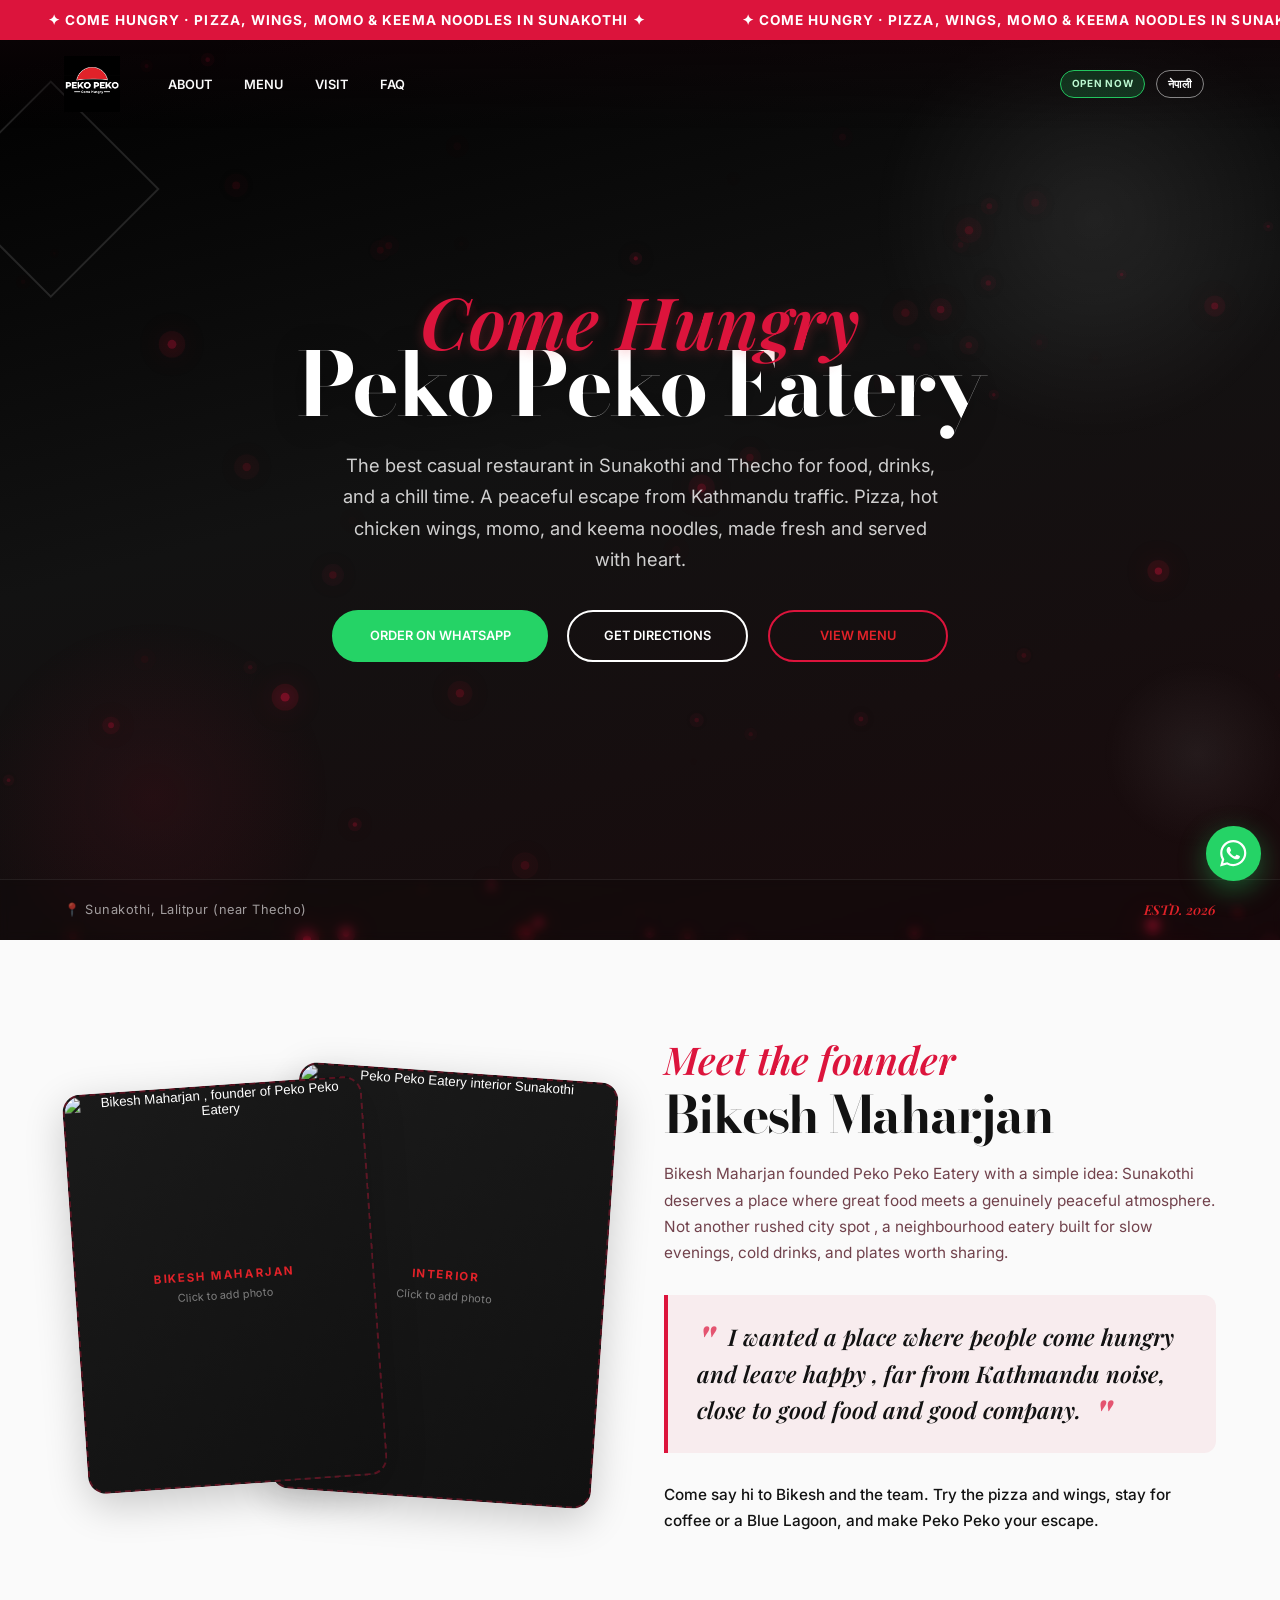
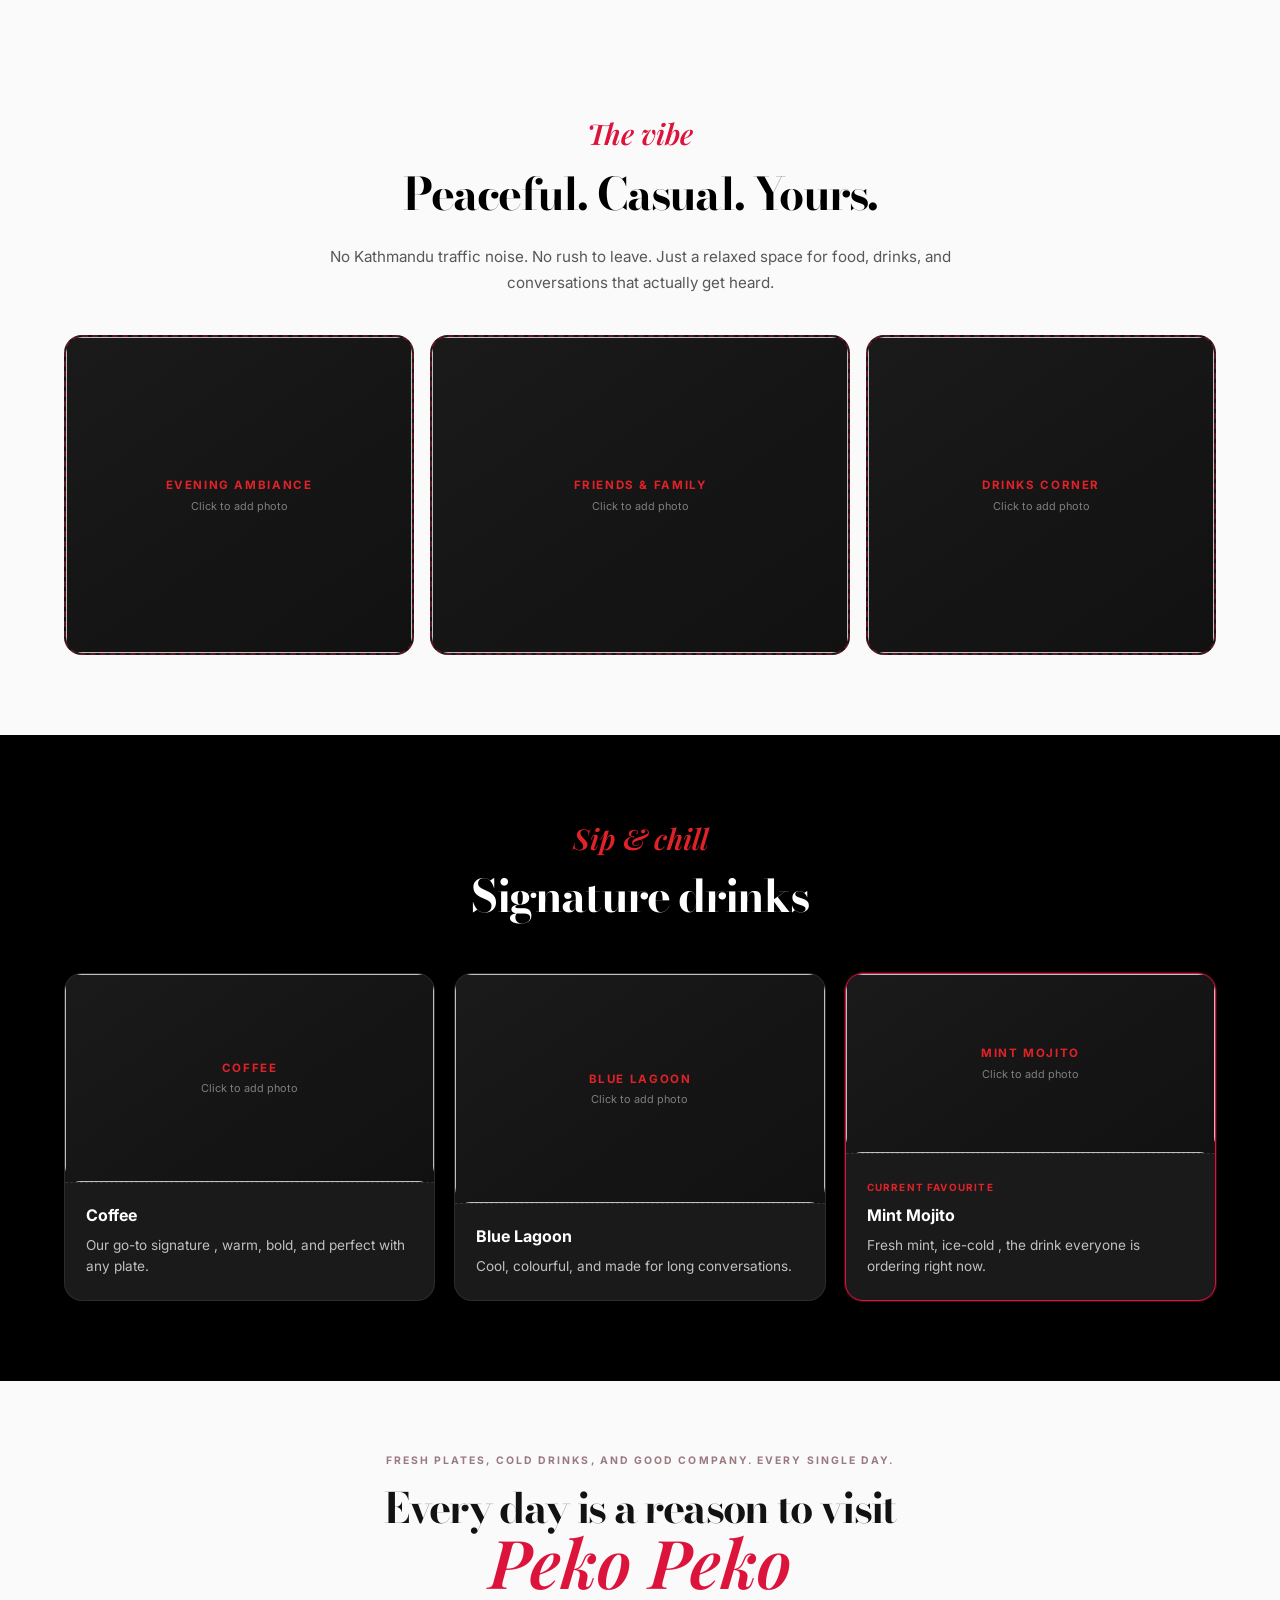
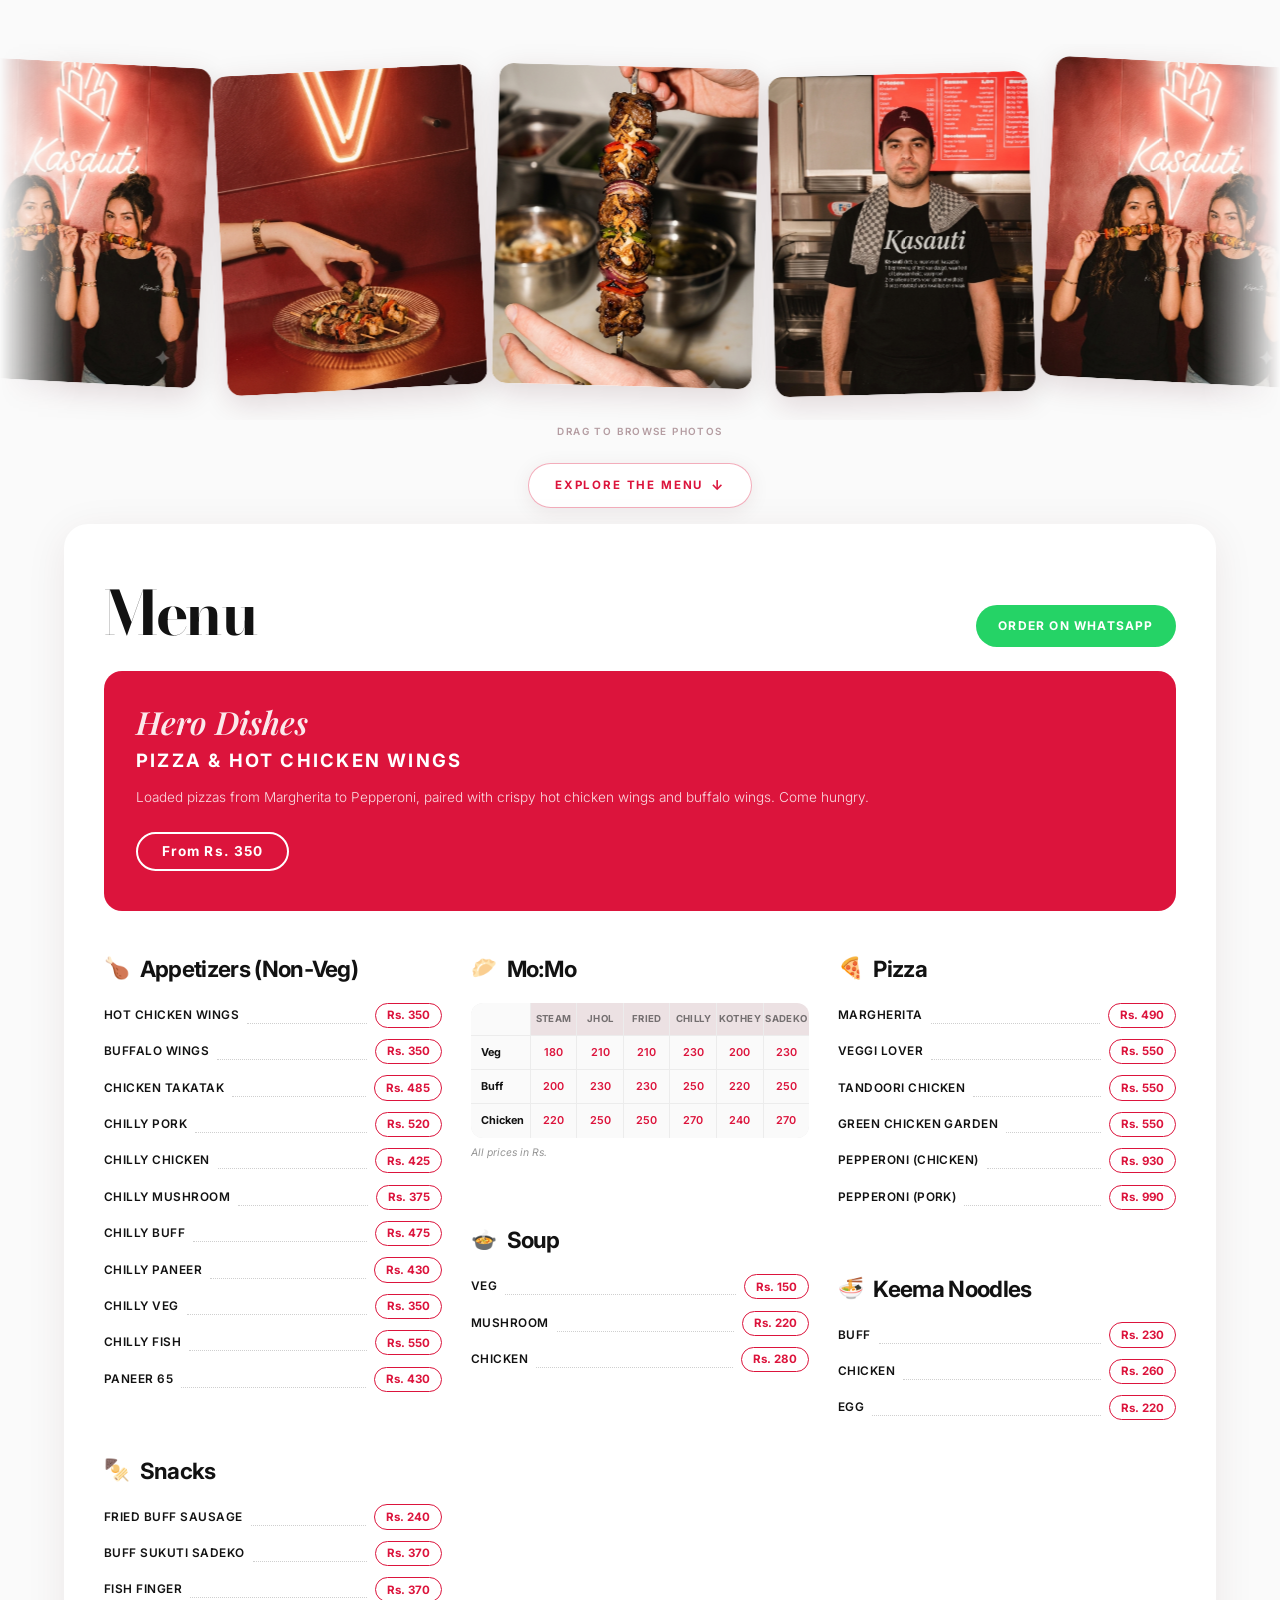
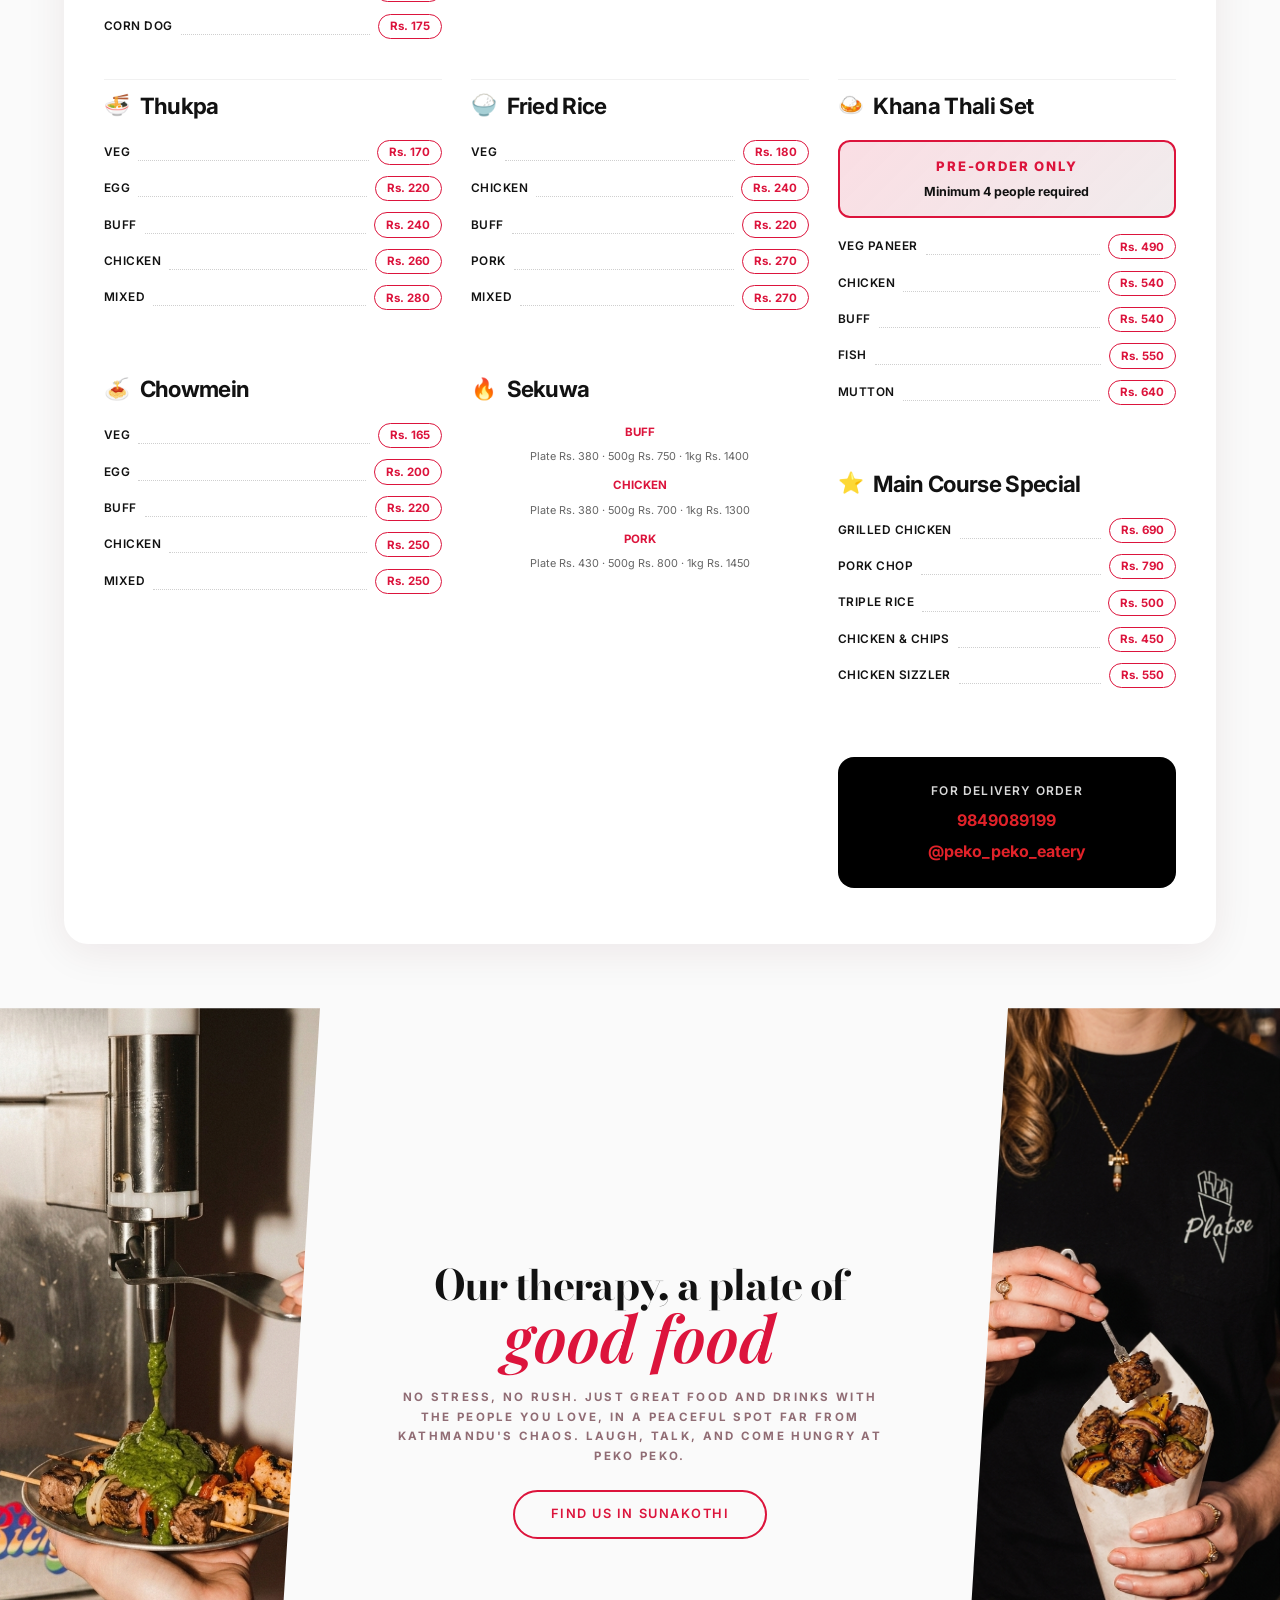
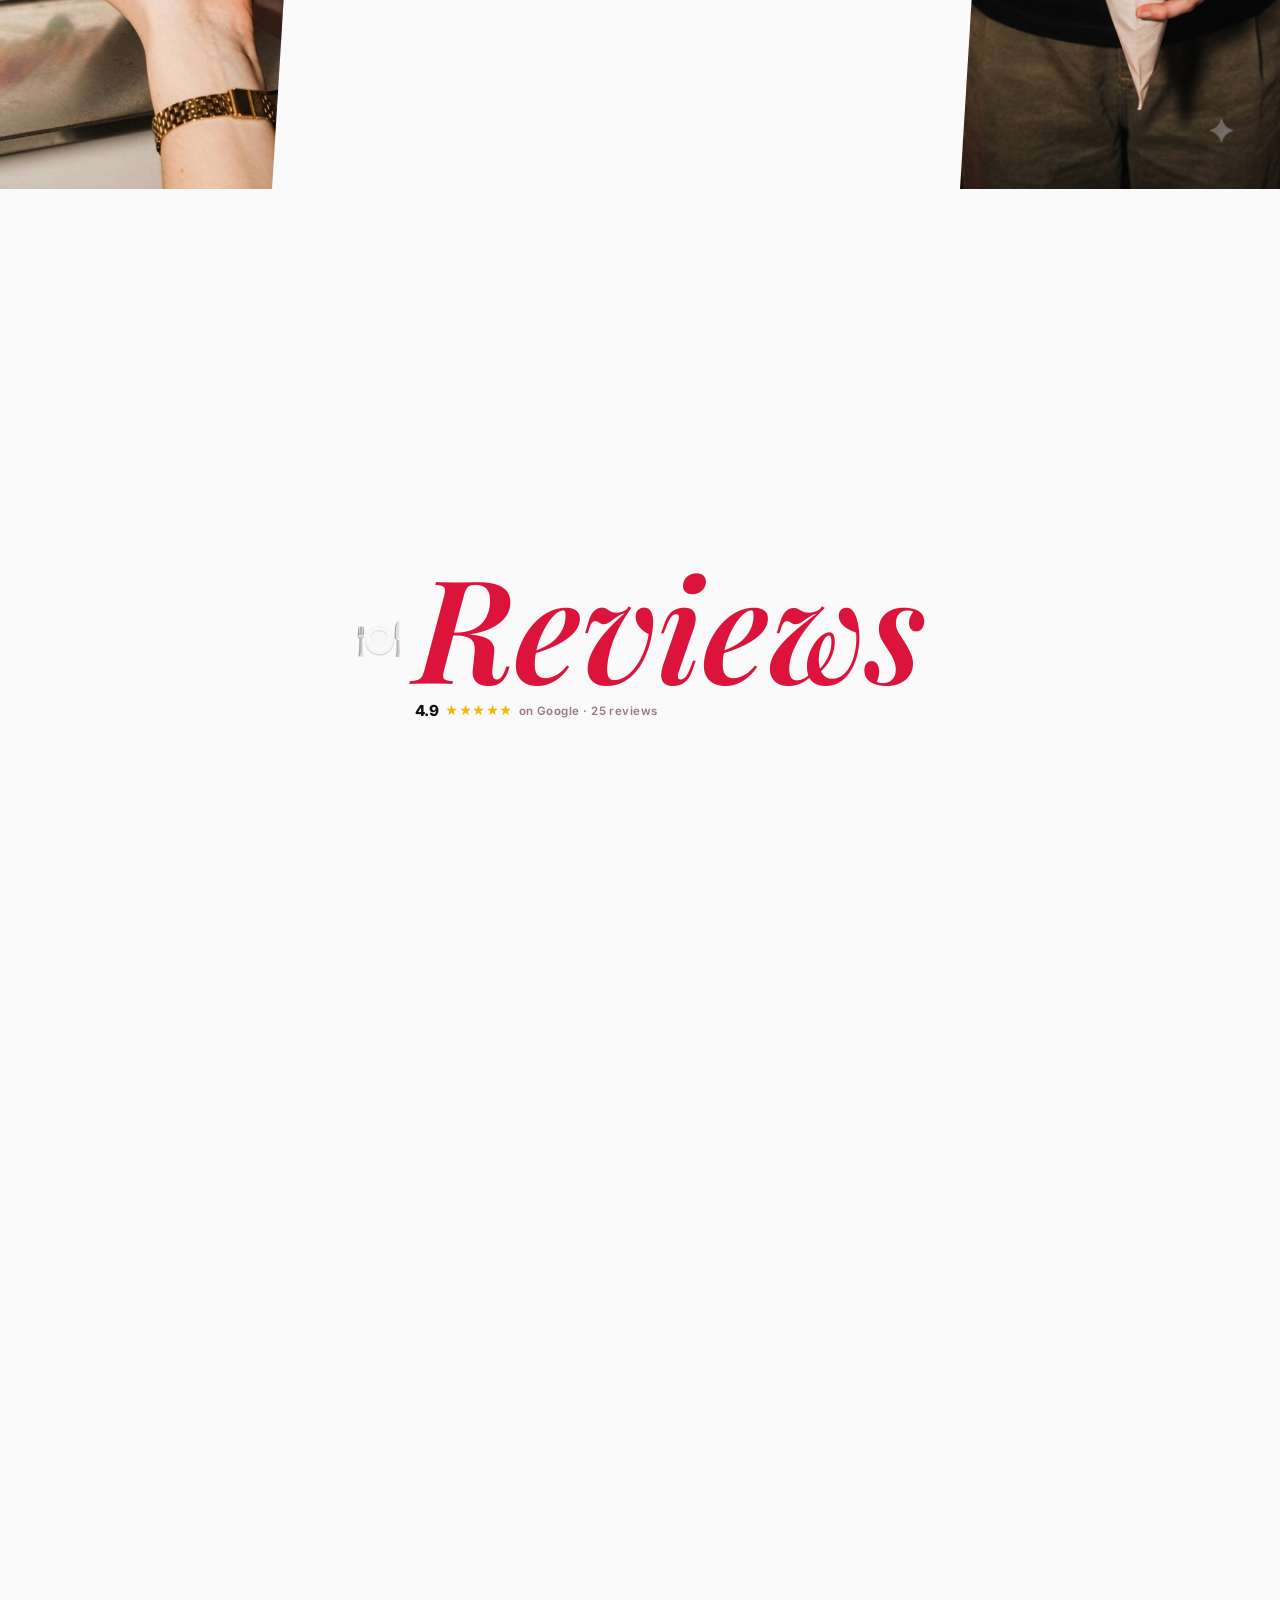
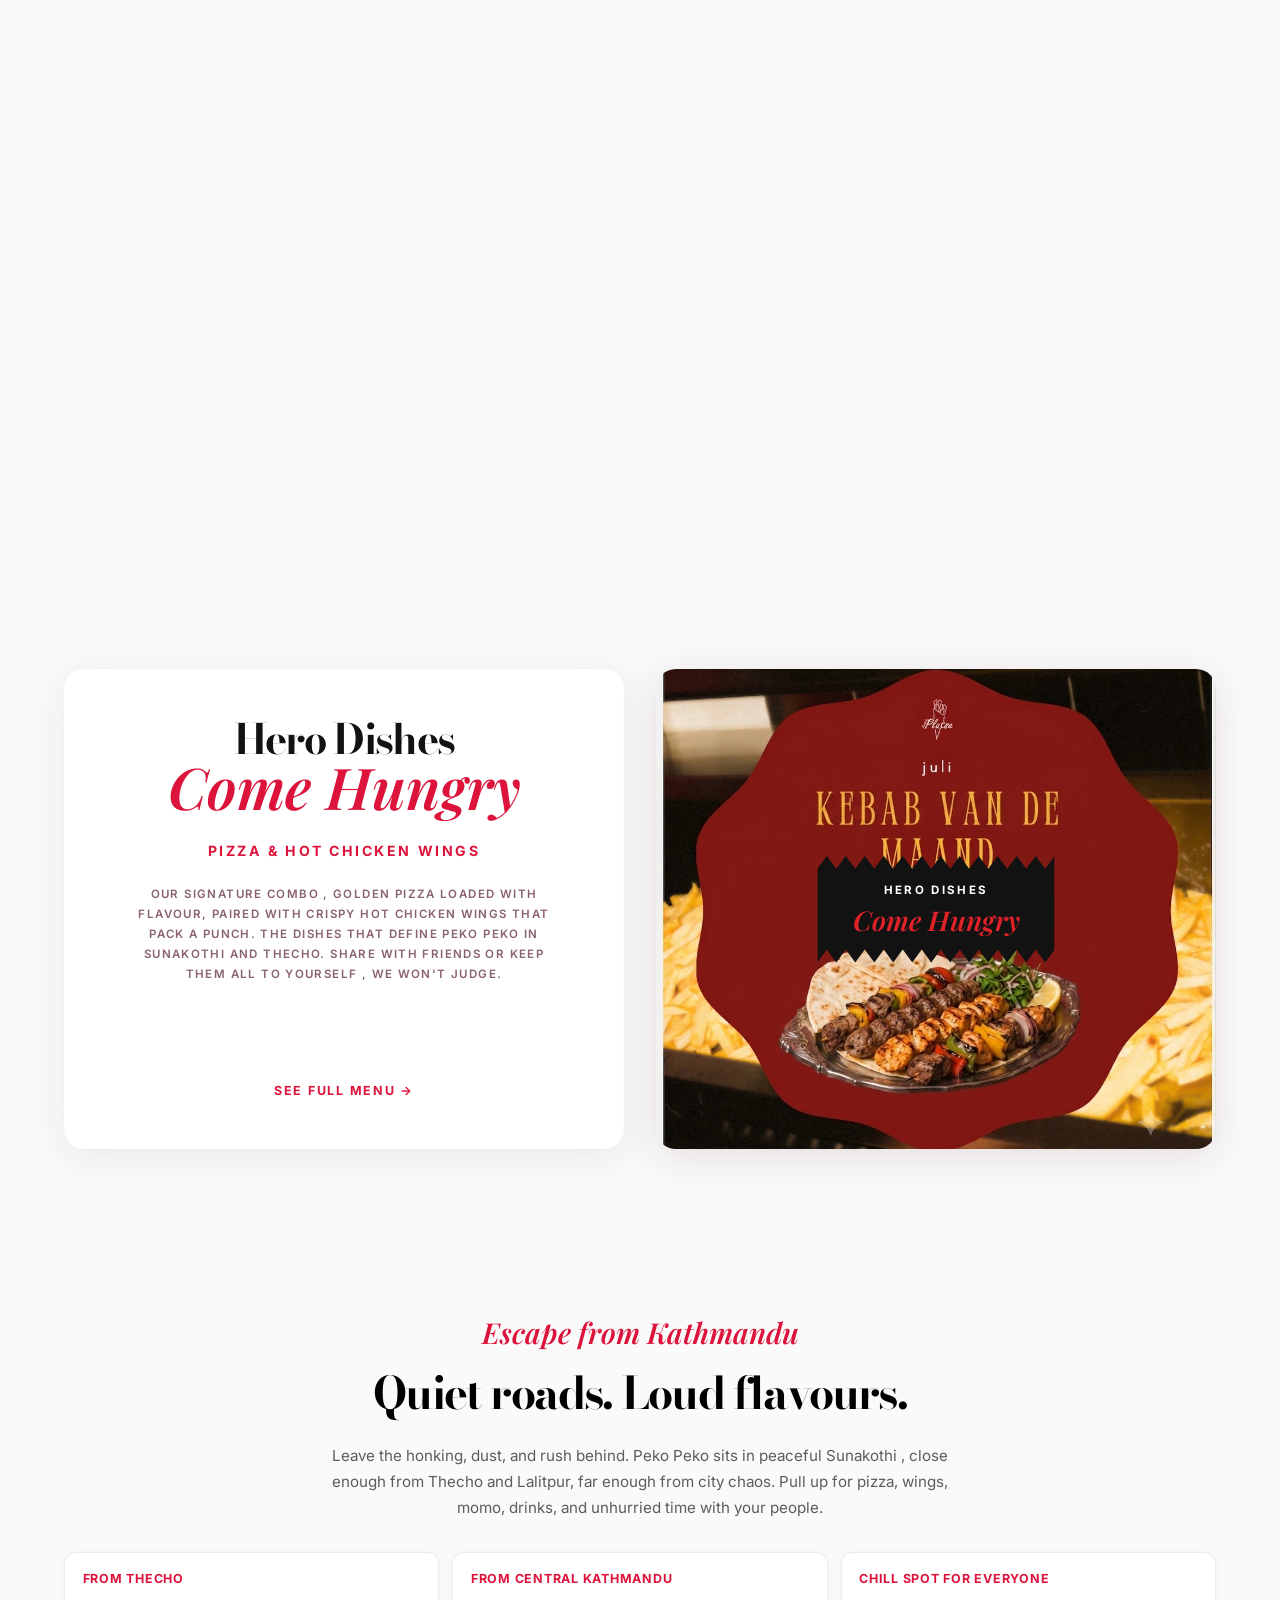
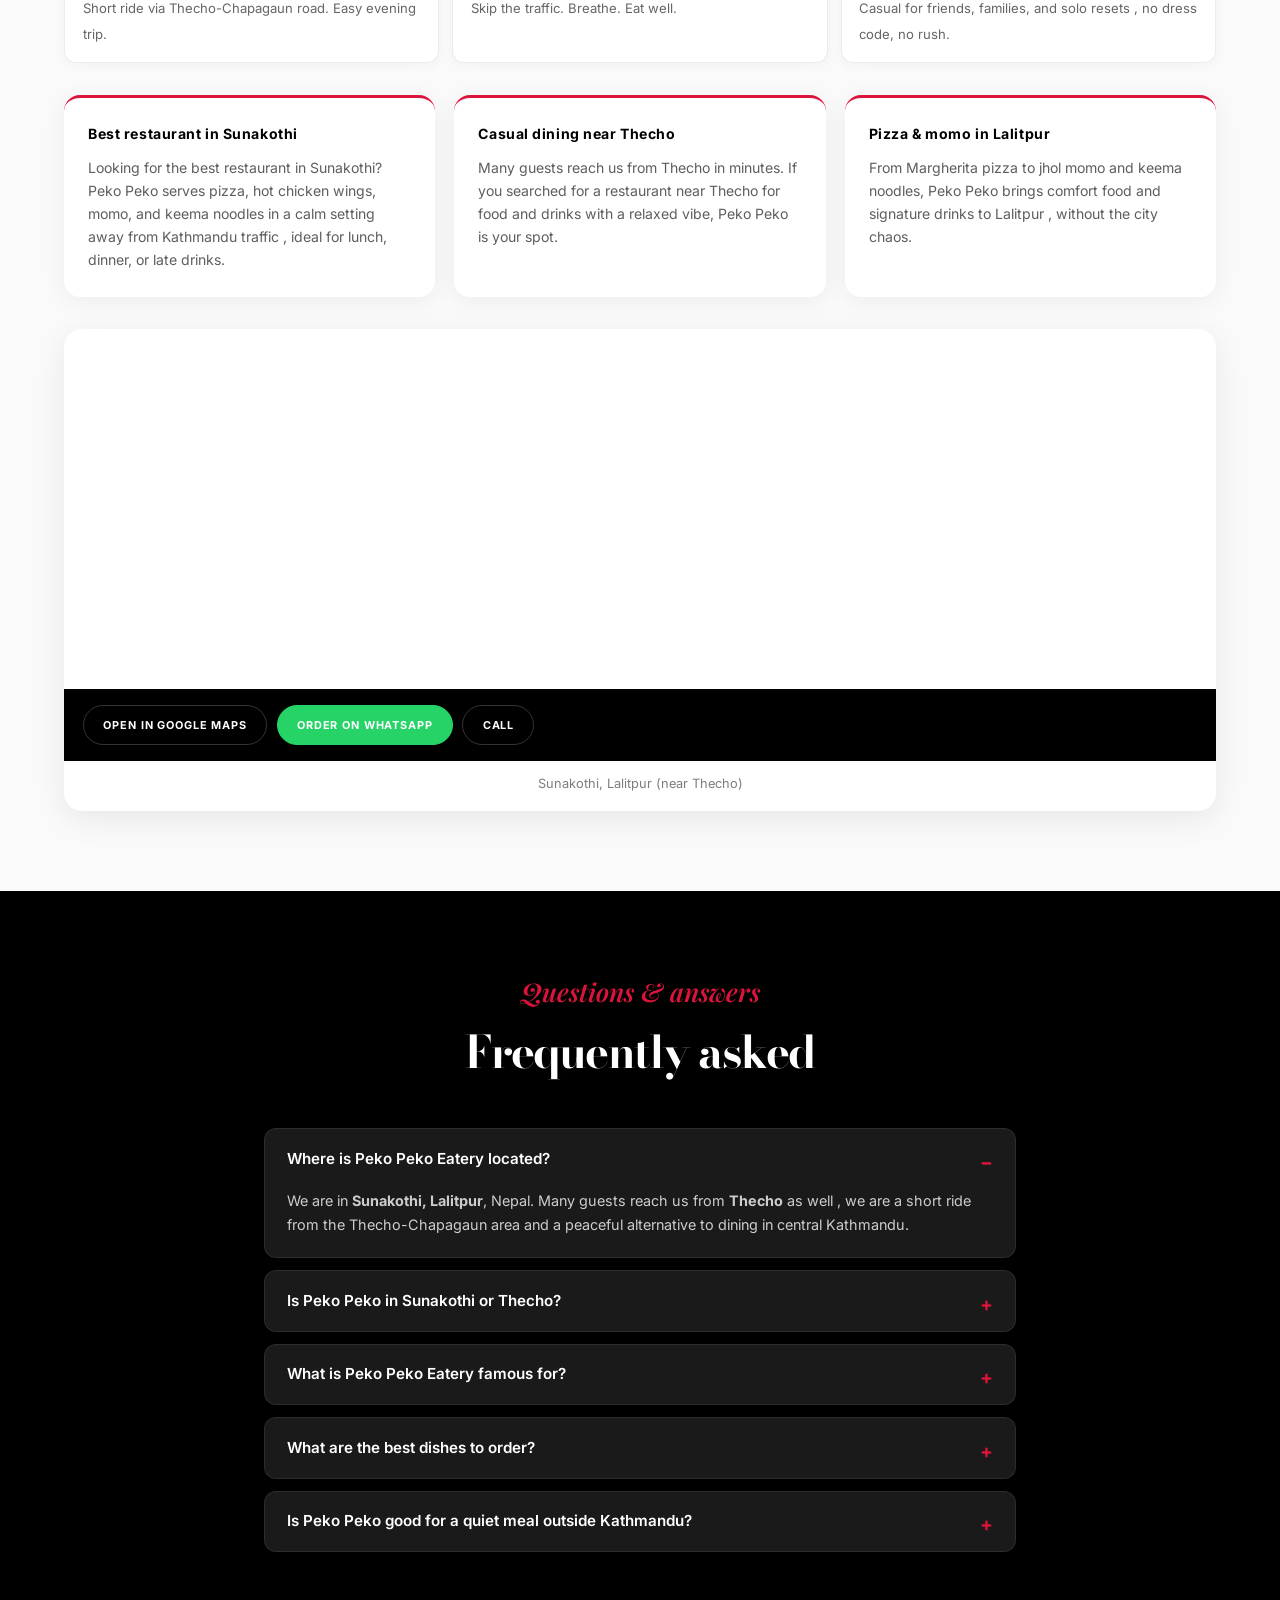
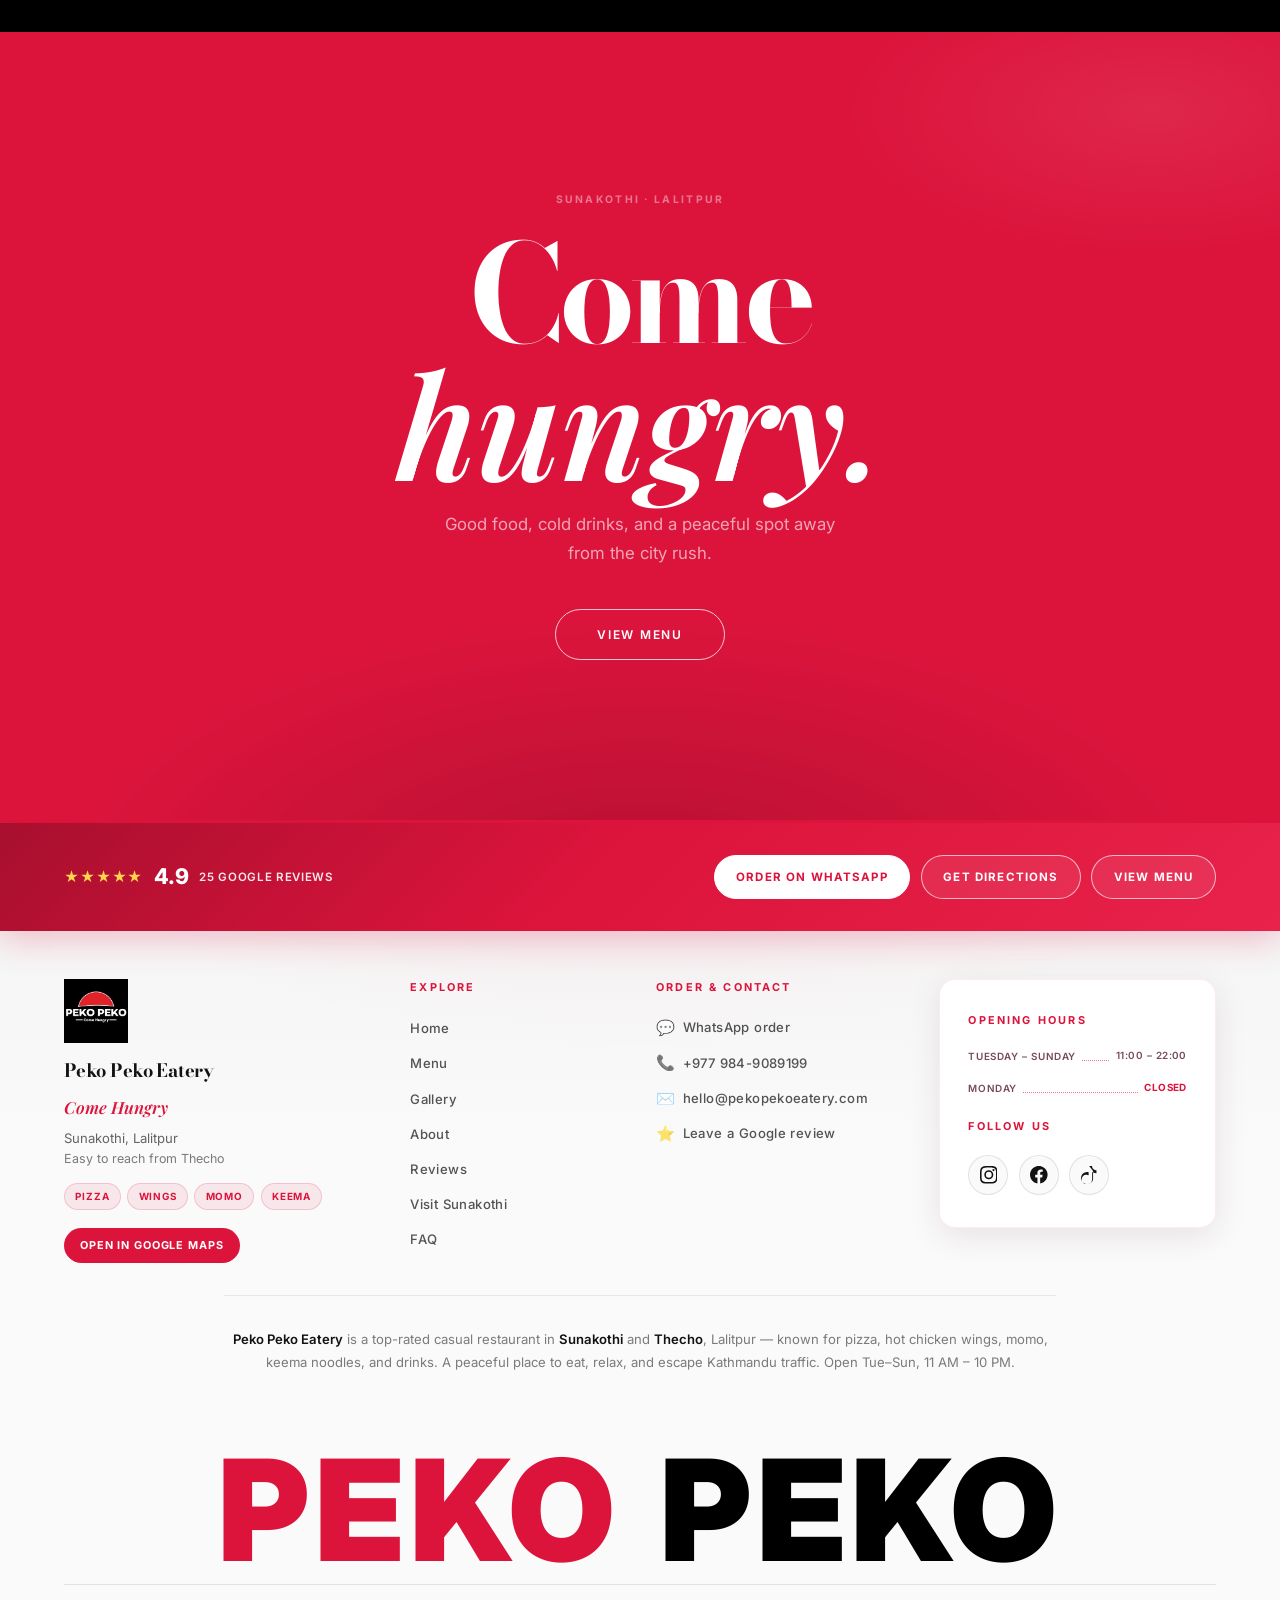
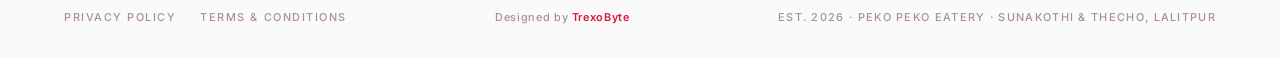
==== commit 8b450156: "iteration 1.0.1 name changes" ====
--- a/index.html
+++ b/index.html
@@ -107,7 +107,7 @@
                 },
                 "founder": {
                     "@type": "Person",
-                    "name": "Dipesh Maharjan"
+                    "name": "Bikesh Maharjan"
                 },
                 "hasMap": "https://www.google.com/maps/place/Peko+Peko+Eatery/@27.6312899,85.3176894,17z/data=!3m1!4b1!4m6!3m5!1s0x39eb1700133250a7%3A0x9b8bc618a86afcc9!8m2!3d27.6312899!4d85.3176894!16s%2Fg%2F11yfjwlsdr",
                 "telephone": "+9779849089199",
@@ -278,10 +278,10 @@
 
             <div class="about-owner-images">
                 <div class="about-image-stack">
-                    <button type="button" class="photo-slot about-img-wrapper about-img-wrapper--left" data-slot="founder-dipesh" aria-label="Add founder photo">
-                        <span class="photo-slot-label" data-i18n="slot.founder">DIPESH MAHARJAN</span>
+                    <button type="button" class="photo-slot about-img-wrapper about-img-wrapper--left" data-slot="founder-bikesh" aria-label="Add founder photo">
+                        <span class="photo-slot-label" data-i18n="slot.founder">BIKESH MAHARJAN</span>
                         <span class="photo-slot-hint" data-i18n="slot.hint">Click to add photo</span>
-                        <img class="photo-slot-preview" alt="Dipesh Maharjan ,  founder of Peko Peko Eatery" hidden>
+                        <img class="photo-slot-preview" alt="Bikesh Maharjan ,  founder of Peko Peko Eatery" hidden>
                         <input type="file" accept="image/*" class="photo-slot-input" hidden>
                     </button>
                     <button type="button" class="photo-slot about-img-wrapper about-img-wrapper--right" data-slot="restaurant-interior" aria-label="Add interior photo">
@@ -295,9 +295,9 @@
 
             <div class="about-owner-content">
                 <p class="about-subtitle" data-i18n="about.subtitle">Meet the founder</p>
-                <h2 class="about-heading" data-i18n="about.heading">Dipesh Maharjan</h2>
+                <h2 class="about-heading" data-i18n="about.heading">Bikesh Maharjan</h2>
                 <p class="about-intro" data-i18n="about.intro">
-                    Dipesh Maharjan founded Peko Peko Eatery with a simple idea: Sunakothi deserves a place where great food meets a genuinely peaceful atmosphere. Not another rushed city spot ,  a neighbourhood eatery built for slow evenings, cold drinks, and plates worth sharing.
+                    Bikesh Maharjan founded Peko Peko Eatery with a simple idea: Sunakothi deserves a place where great food meets a genuinely peaceful atmosphere. Not another rushed city spot ,  a neighbourhood eatery built for slow evenings, cold drinks, and plates worth sharing.
                 </p>
                 <blockquote class="about-quote">
                     <span class="quote-mark quote-mark--open">"</span>
@@ -305,7 +305,7 @@
                     <span class="quote-mark quote-mark--close">"</span>
                 </blockquote>
                 <p class="about-invite" data-i18n="about.invite">
-                    Come say hi to Dipesh and the team. Try the pizza and wings, stay for coffee or a Blue Lagoon, and make Peko Peko your escape.
+                    Come say hi to Bikesh and the team. Try the pizza and wings, stay for coffee or a Blue Lagoon, and make Peko Peko your escape.
                 </p>
             </div>
 
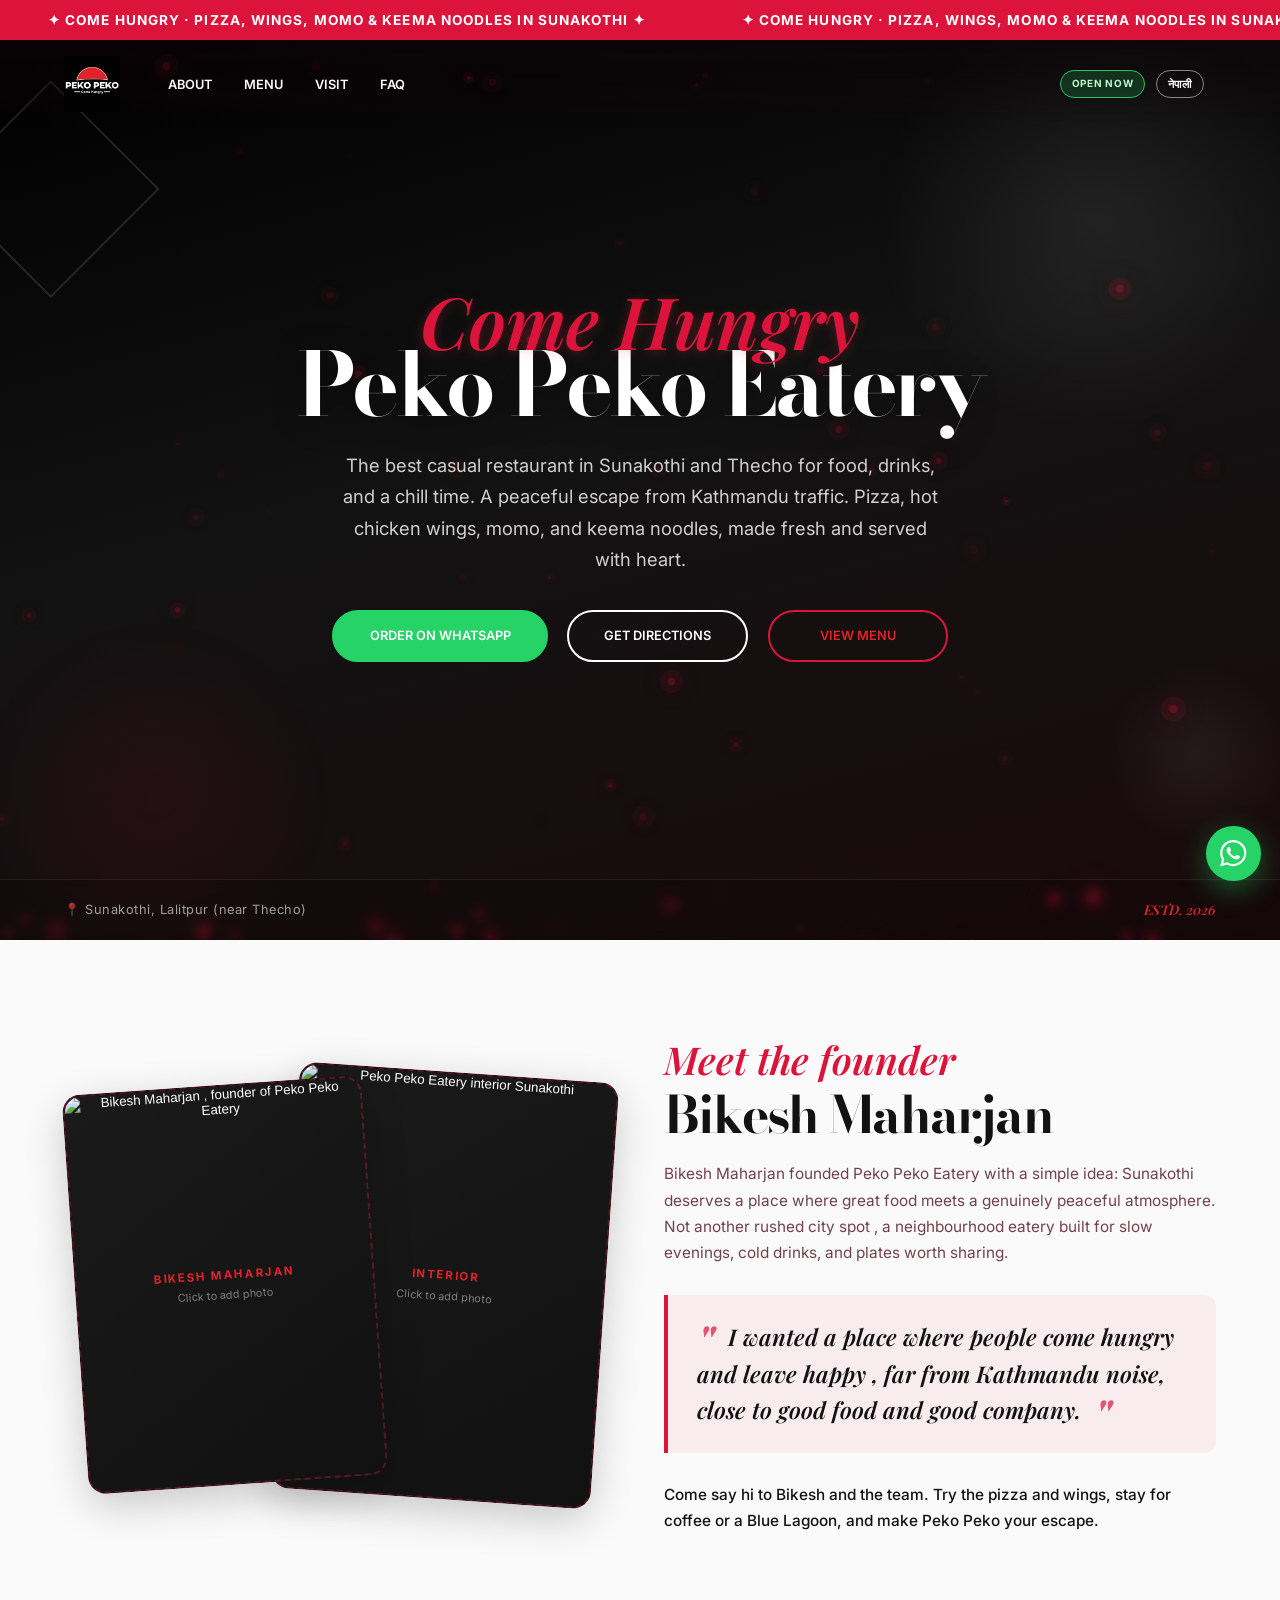
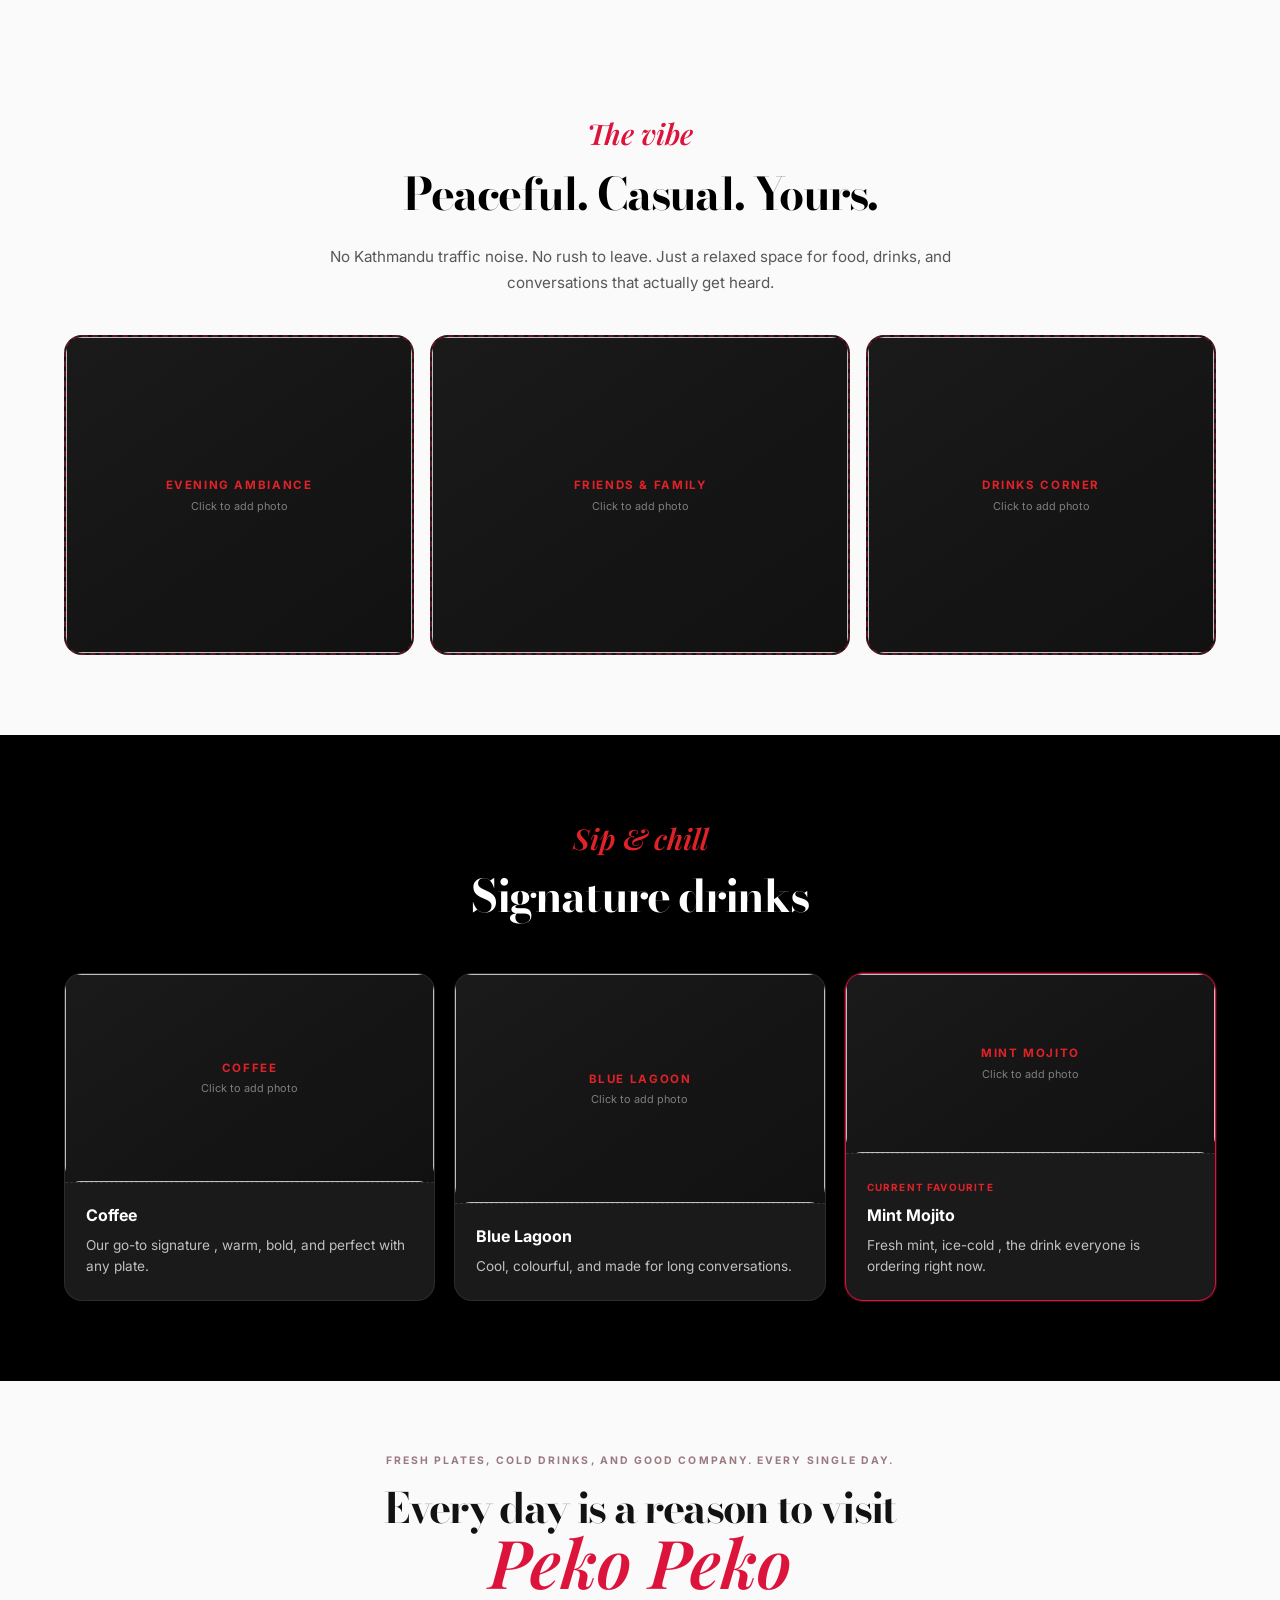
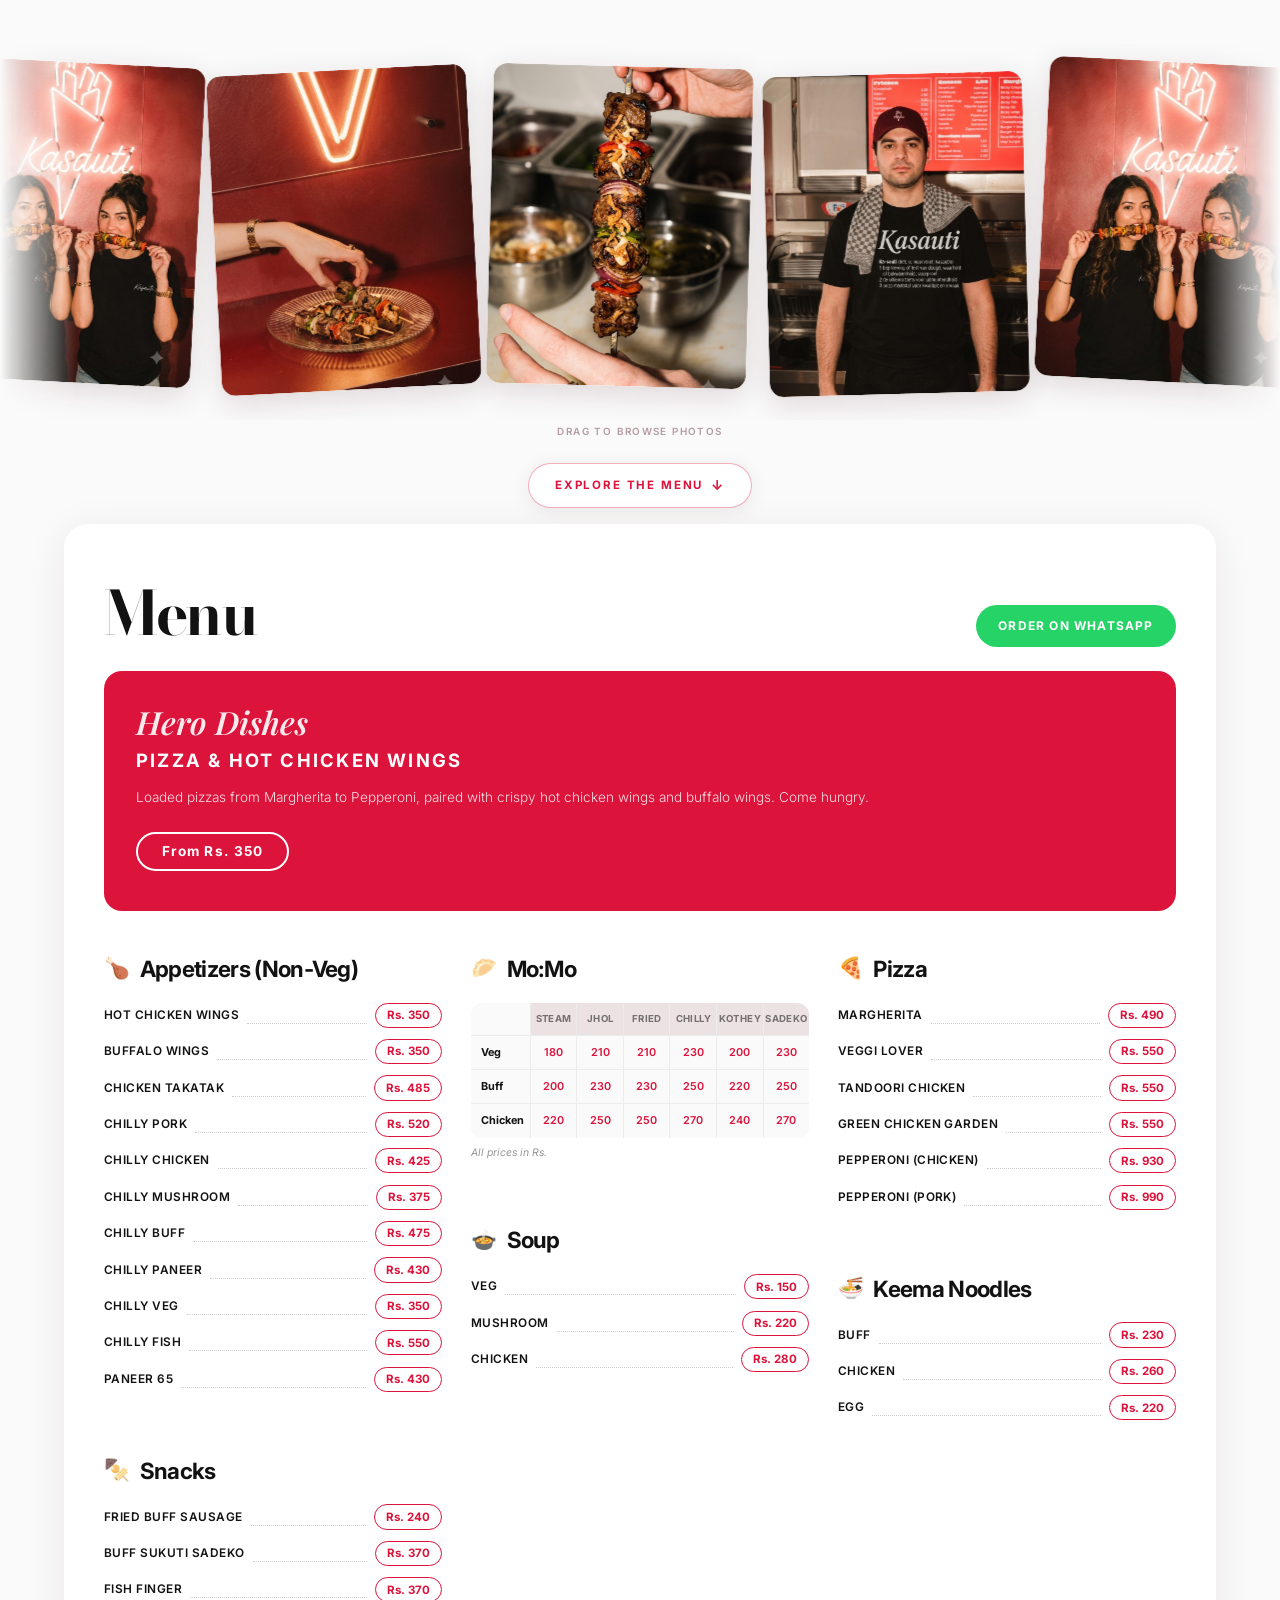
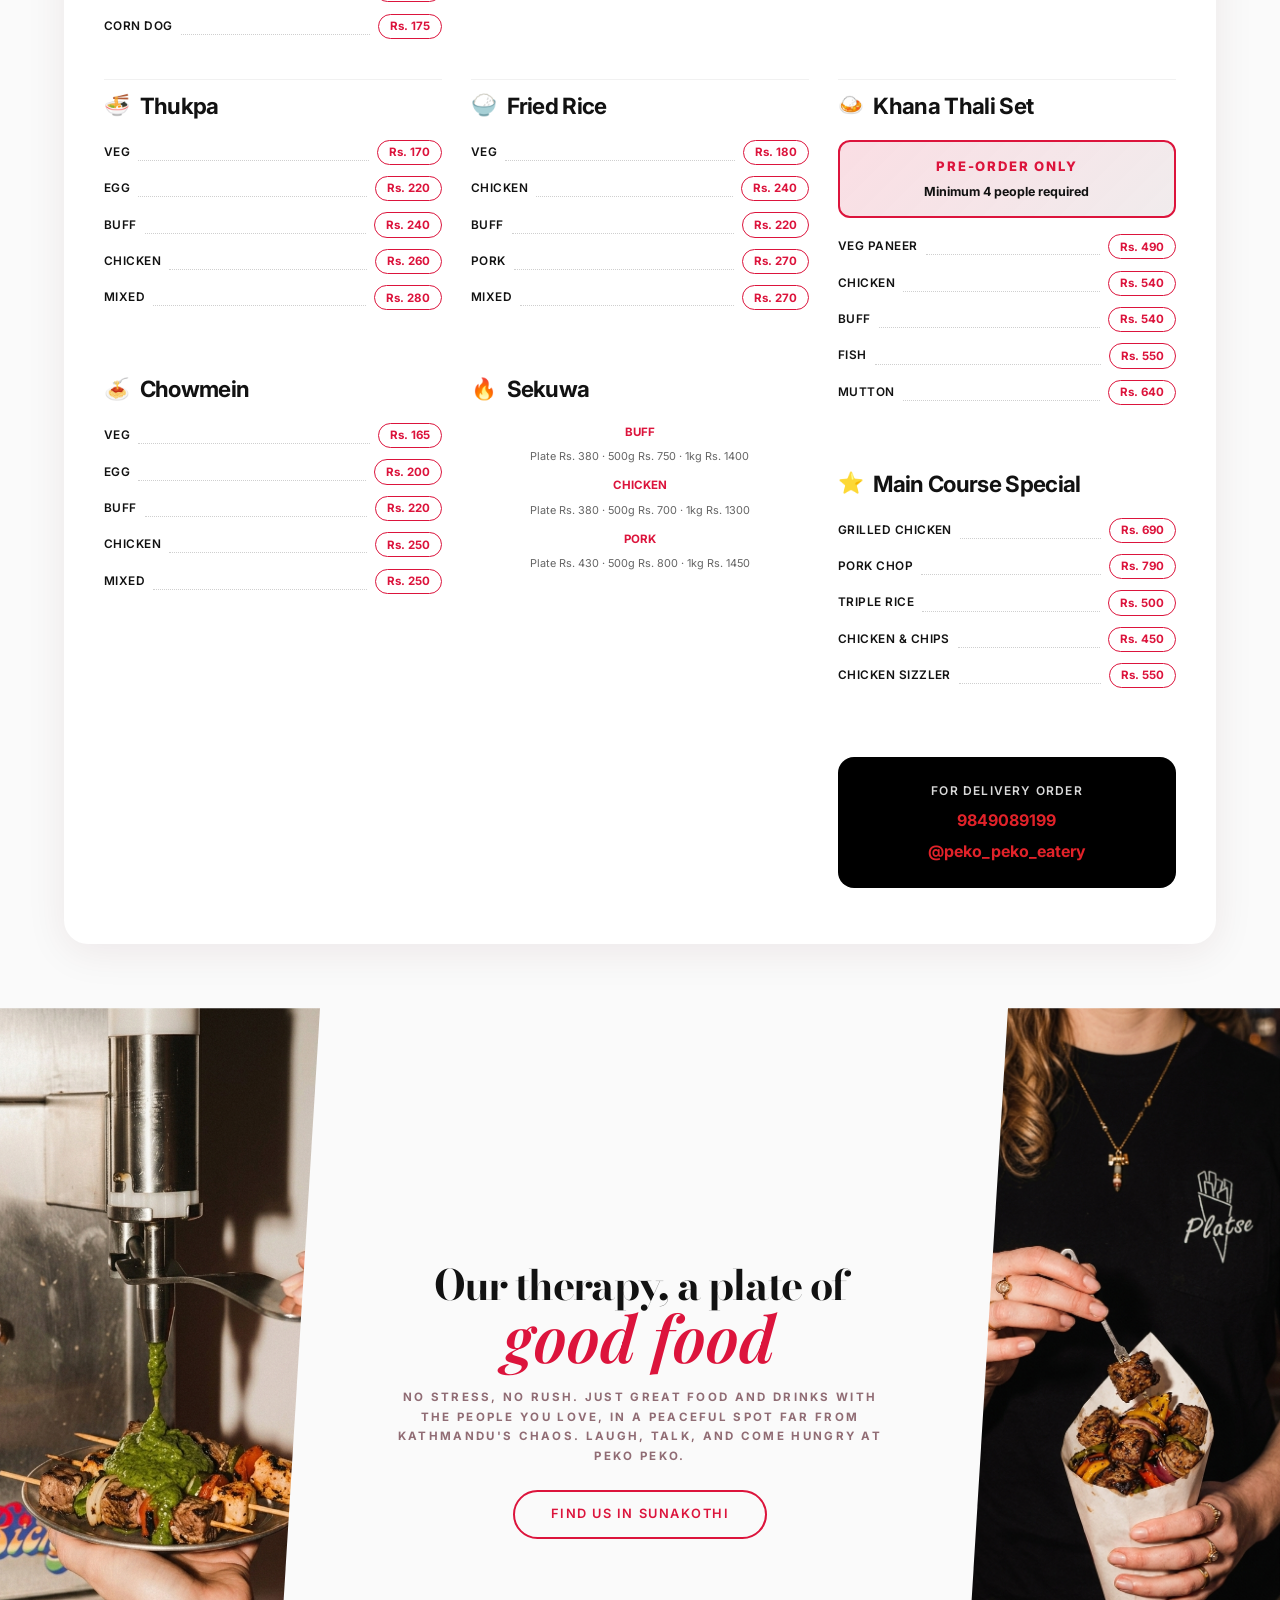
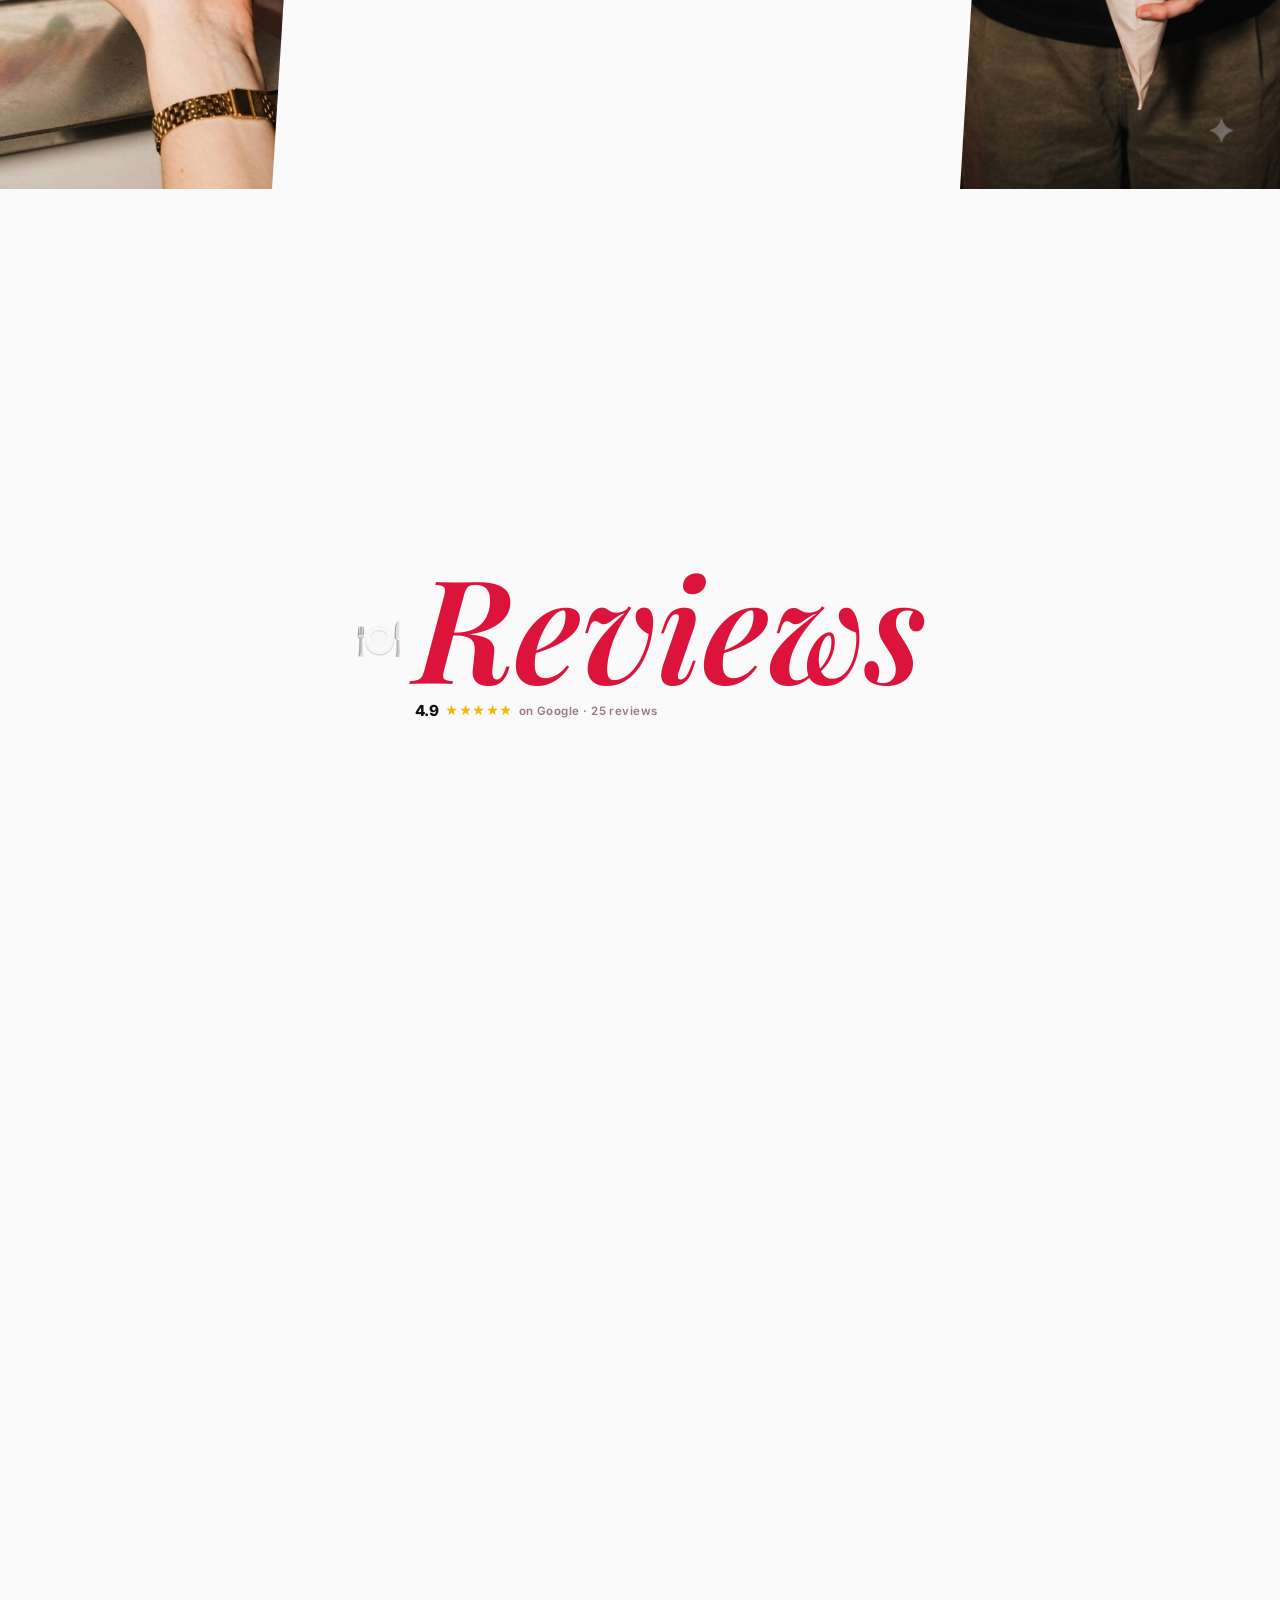
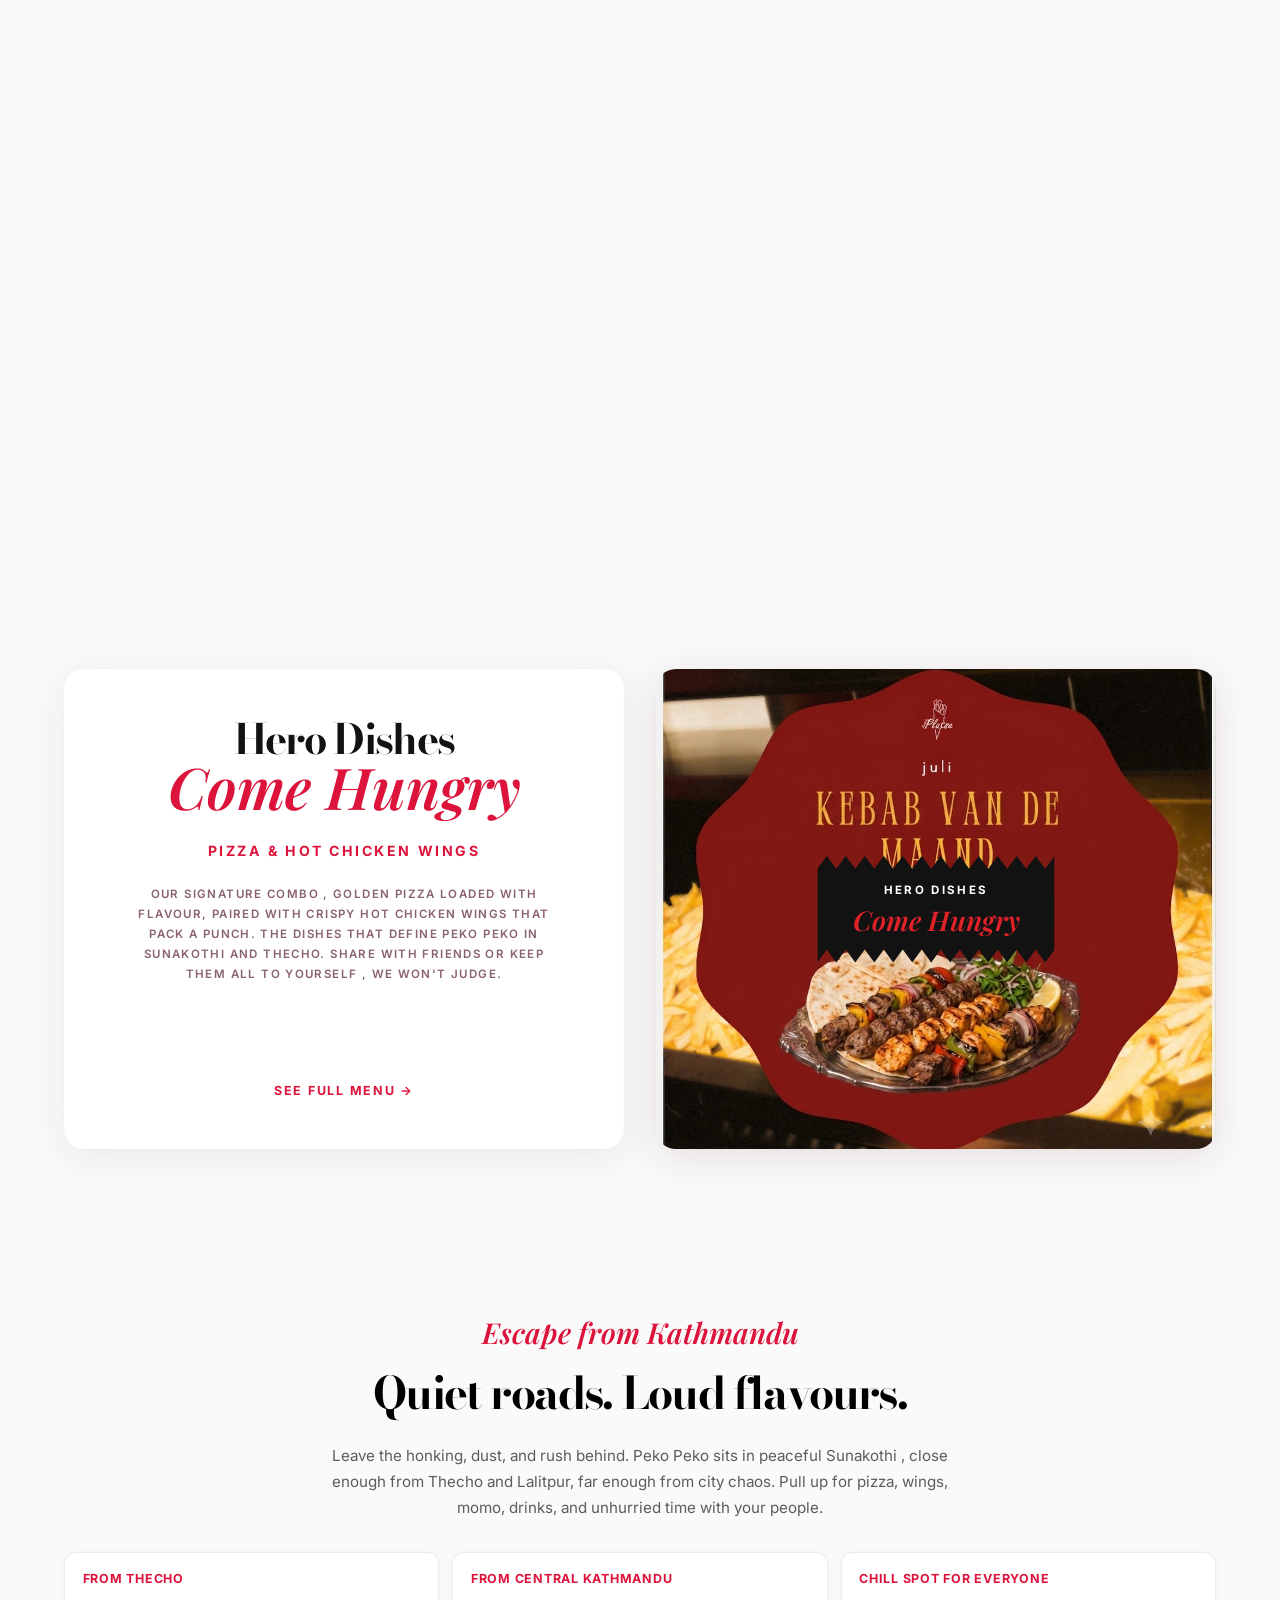
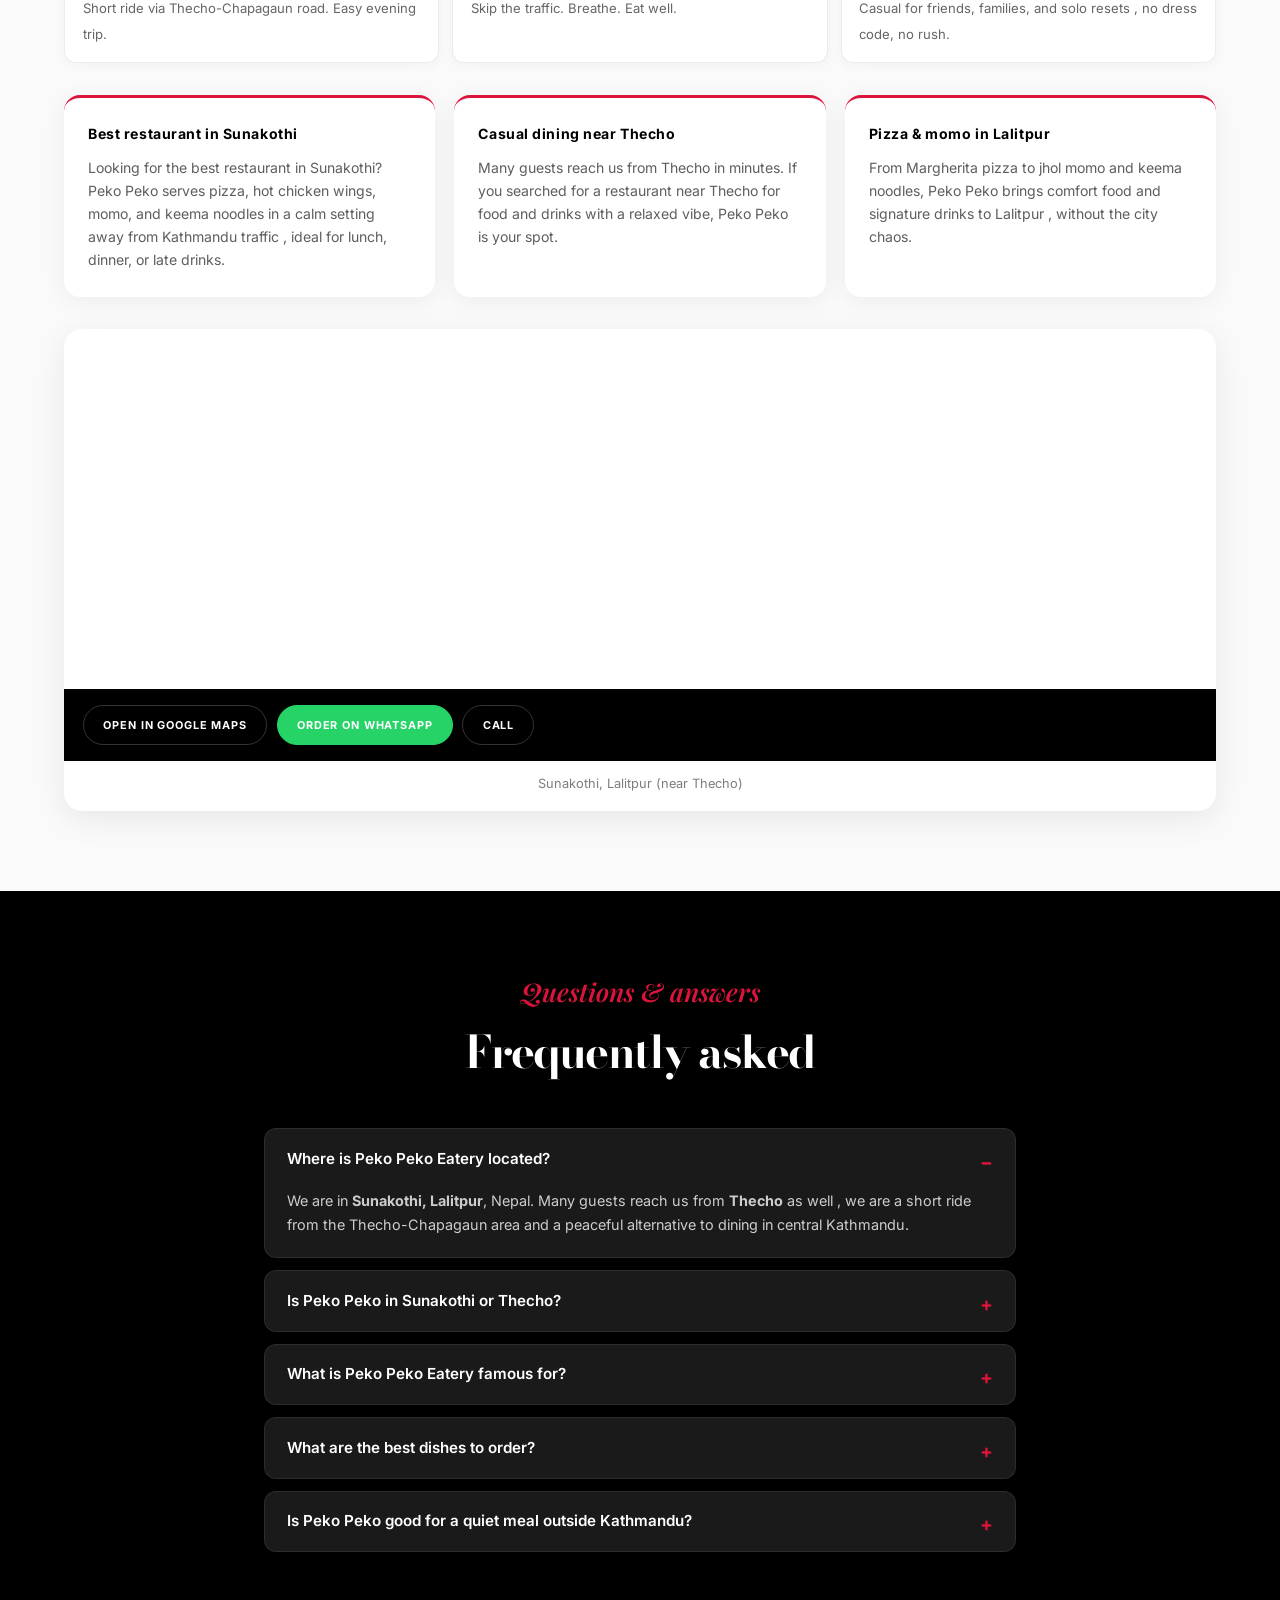
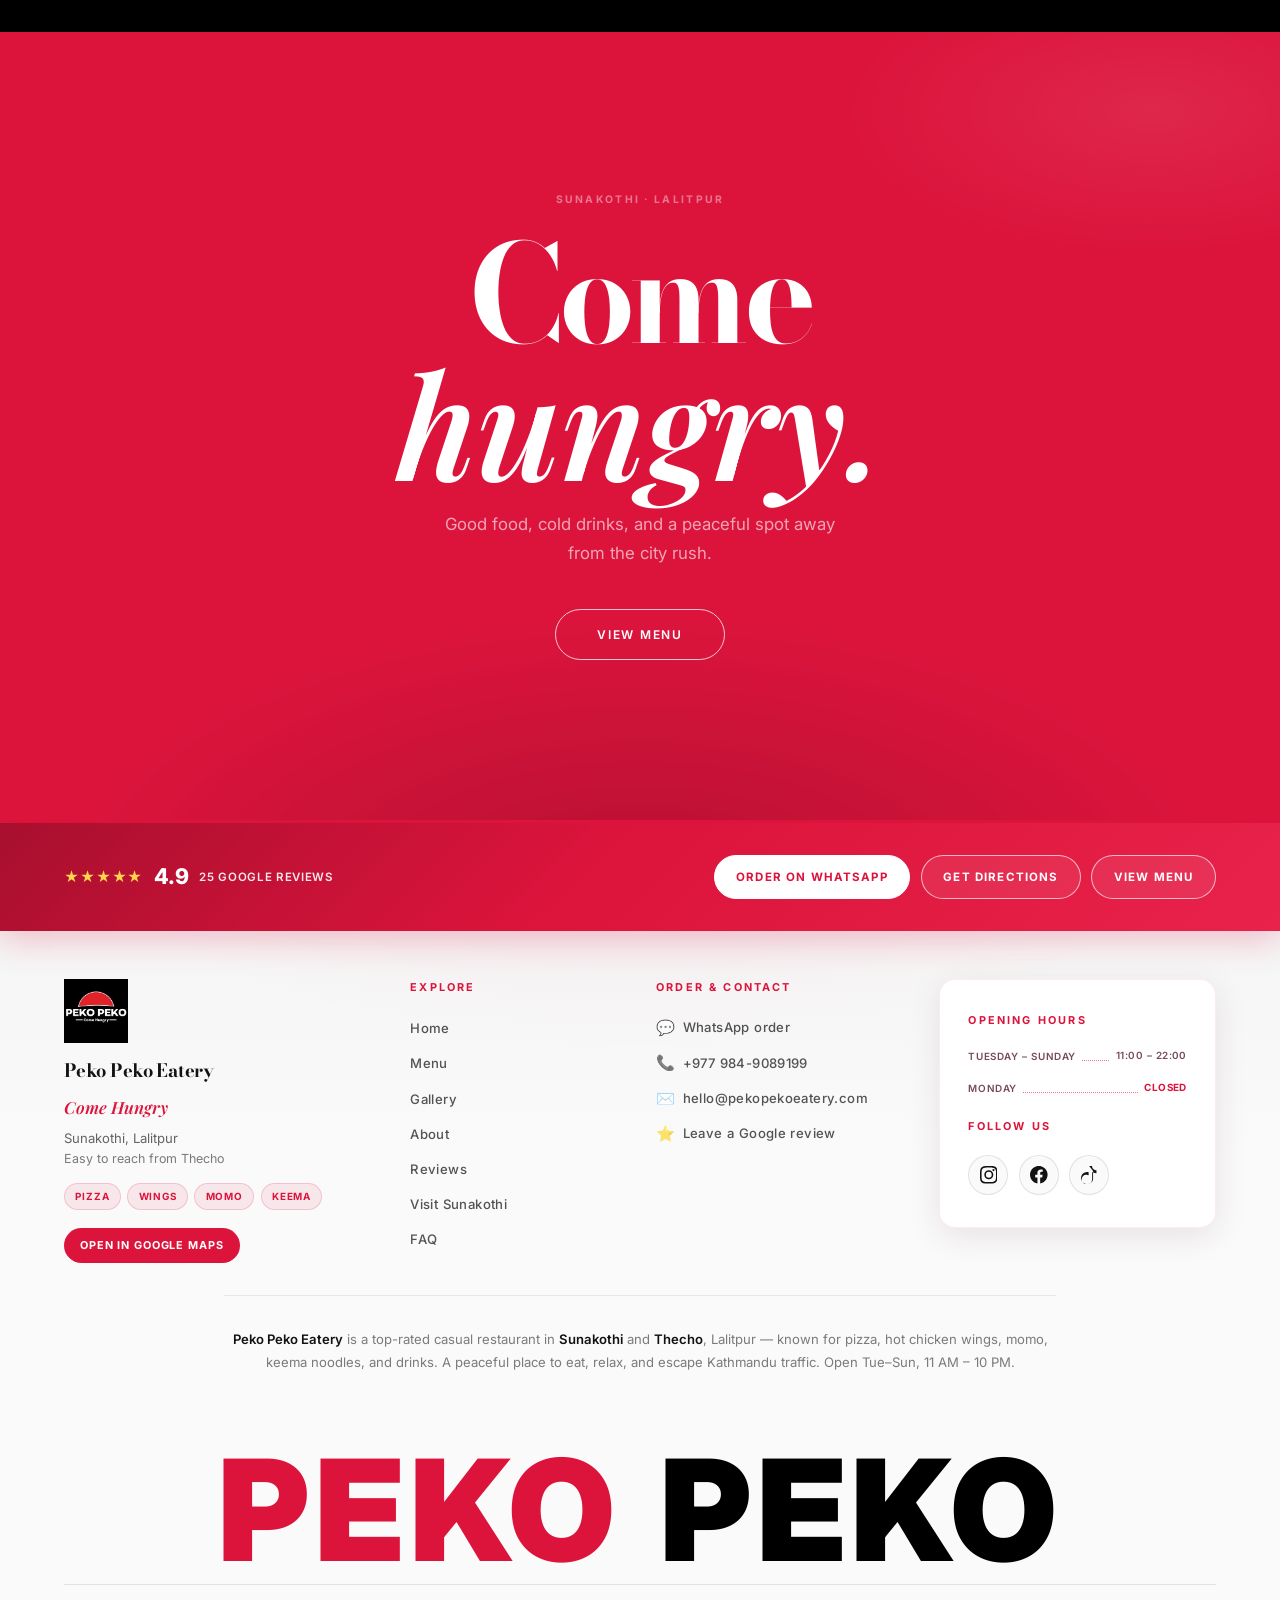
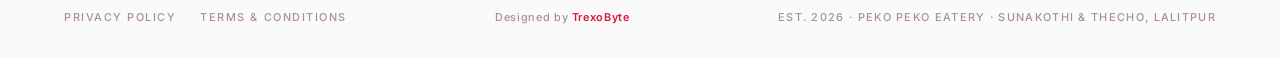
==== commit 382195fb: "iteration 1.0.2 mobile responsive" ====
--- a/index.html
+++ b/index.html
@@ -2,7 +2,7 @@
 <html lang="en">
 <head>
     <meta charset="UTF-8">
-    <meta name="viewport" content="width=device-width, initial-scale=1.0">
+    <meta name="viewport" content="width=device-width, initial-scale=1.0, viewport-fit=cover">
 
     <!-- Primary SEO -->
     <title>Peko Peko Eatery | Best Restaurant in Sunakothi &amp; Thecho | Come Hungry</title>
@@ -1084,7 +1084,9 @@
     <!-- ========== MOBILE STICKY ACTION BAR ========== -->
     <div class="mobile-action-bar" id="mobileActionBar" role="navigation" aria-label="Quick actions">
         <a href="https://wa.me/9779849089199?text=Hi%20Peko%20Peko%2C%20I%27d%20like%20to%20order" class="mobile-action-bar__btn mobile-action-bar__btn--whatsapp" target="_blank" rel="noopener noreferrer">
-            <span class="mobile-action-bar__icon" aria-hidden="true">💬</span>
+            <span class="mobile-action-bar__icon mobile-action-bar__icon--svg" aria-hidden="true">
+                <svg viewBox="0 0 24 24" focusable="false"><path d="M17.472 14.382c-.297-.149-1.758-.867-2.03-.967-.273-.099-.471-.148-.67.15-.197.297-.767.966-.94 1.164-.173.199-.347.223-.644.075-.297-.15-1.255-.463-2.39-1.475-.883-.788-1.48-1.761-1.653-2.059-.173-.297-.018-.458.13-.606.134-.133.298-.347.446-.52.149-.174.198-.298.298-.497.099-.198.05-.371-.025-.52-.075-.149-.669-1.612-.916-2.207-.242-.579-.487-.5-.669-.51-.173-.008-.371-.01-.57-.01-.198 0-.52.074-.792.372-.272.297-1.04 1.016-1.04 2.479 0 1.462 1.065 2.875 1.213 3.074.149.198 2.096 3.2 5.077 4.487.709.306 1.262.489 1.694.625.712.227 1.36.195 1.871.118.571-.085 1.758-.719 2.006-1.413.248-.694.248-1.289.173-1.413-.074-.124-.272-.198-.57-.347m-5.421 7.403h-.004a9.87 9.87 0 01-5.031-1.378l-.361-.214-3.741.982.998-3.648-.235-.374a9.86 9.86 0 01-1.51-5.26c.001-5.45 4.436-9.884 9.888-9.884 2.64 0 5.122 1.03 6.988 2.898a9.825 9.825 0 012.893 6.994c-.003 5.45-4.437 9.884-9.885 9.884m8.413-18.297A11.815 11.815 0 0012.05 0C5.495 0 .16 5.335.157 11.892c0 2.096.547 4.142 1.588 5.945L.057 24l6.305-1.654a11.882 11.882 0 005.683 1.448h.005c6.554 0 11.89-5.335 11.893-11.893a11.821 11.821 0 00-3.48-8.413z"/></svg>
+            </span>
             <span data-i18n="bar.whatsapp">WhatsApp</span>
         </a>
         <a href="tel:+9779849089199" class="mobile-action-bar__btn mobile-action-bar__btn--call">
--- a/style.css
+++ b/style.css
@@ -32,7 +32,12 @@
 
 /* ---------- Reset & Base ---------- */
 *, *::before, *::after { margin: 0; padding: 0; box-sizing: border-box; }
-html { scroll-behavior: smooth; font-size: 16px; }
+html {
+    scroll-behavior: smooth;
+    font-size: 16px;
+    -webkit-text-size-adjust: 100%;
+    text-size-adjust: 100%;
+}
 body {
     font-family: var(--font-sans);
     font-weight: 400;
@@ -757,7 +762,21 @@
     display: block;
 }
 
-/* Reduced-motion: static stacked layout */
+/* Reduced-motion & mobile: static stacked layout */
+.reviews-section.reviews--static .reviews-scroll-spacer {
+    height: auto;
+    min-height: 0;
+}
+
+.reviews-section.reviews--static .reviews-sticky-viewport {
+    position: relative;
+    top: auto;
+    height: auto;
+    min-height: 0;
+    padding: 3.5rem 0 2.5rem;
+    overflow: visible;
+}
+
 .reviews-section.reviews--static .reviews-sticky-title {
     position: relative;
     top: auto;
@@ -765,16 +784,35 @@
     transform: none;
     opacity: 1;
     visibility: visible;
-    margin: 0 auto 2rem;
+    margin: 0 auto 1.75rem;
+    pointer-events: auto;
+}
+
+.reviews-section.reviews--static .reviews-cards-container {
+    position: relative;
+    inset: auto;
+    display: flex;
+    flex-direction: column;
+    align-items: stretch;
+    gap: 0.85rem;
+    padding: 0;
+    pointer-events: auto;
+    overflow: visible;
 }
 
 .reviews-section.reviews--static .review-card {
     position: relative;
+    top: auto;
     --card-opacity: 1;
     --card-y: 0;
+    --card-x: 0;
     left: auto !important;
     right: auto !important;
-    margin: 1rem auto;
+    width: 100%;
+    max-width: none;
+    margin: 0;
+    transform: none !important;
+    opacity: 1 !important;
 }
 
 /* ============================================
@@ -1646,16 +1684,47 @@
    ============================================ */
 @media (max-width: 768px) {
     .container { padding: 0 1.2rem; }
-    .nav-menu { position: fixed; top: 0; right: -100%; width: 75%; max-width: 320px; height: 100vh; height: 100dvh; background: linear-gradient(180deg, var(--color-maroon-dark) 0%, var(--color-maroon) 100%); flex-direction: column; align-items: center; justify-content: center; transition: right 0.4s ease; z-index: 55; box-shadow: -10px 0 40px rgba(0,0,0,0.5); }
-    .nav-menu.active { right: 0; }
+    .nav-menu {
+        display: none;
+        position: fixed;
+        top: 0;
+        right: -100%;
+        width: min(82vw, 320px);
+        height: 100vh;
+        height: 100dvh;
+        background: linear-gradient(180deg, var(--color-maroon-dark) 0%, var(--color-maroon) 100%);
+        flex-direction: column;
+        align-items: center;
+        justify-content: center;
+        transition: right 0.4s ease;
+        z-index: 55;
+        box-shadow: -10px 0 40px rgba(0,0,0,0.5);
+        margin-right: 0;
+    }
+    .nav-menu.active { display: flex; right: 0; }
     .nav-list { flex-direction: column; gap: 2.5rem; }
-    .nav-link { font-size: 1rem; }
-    .nav-utils { margin-left: 0; margin-right: 0.35rem; }
-    .hamburger { display: flex; }
-    .hero-content { padding-top: 1rem; padding-bottom: 4rem; }
-    .hero-actions { flex-direction: column; align-items: center; }
-    .btn { min-width: 220px; padding: 0.9rem 2rem; }
-    .hero-footer-inner { flex-direction: column; text-align: center; gap: 0.3rem; }
+    .nav-link {
+        font-size: 1rem;
+        padding: 0.55rem 0;
+        min-height: 44px;
+        display: inline-flex;
+        align-items: center;
+    }
+    .navbar { padding: 0.75rem 0; }
+    .navbar-container { gap: 0.65rem; }
+    .logo { margin-right: 0; }
+    .logo-img { height: 50px; }
+    .nav-utils { margin-left: auto; margin-right: 0.25rem; gap: 0.45rem; }
+    .hamburger { display: flex; min-width: 44px; min-height: 44px; }
+    .hero { min-height: auto; }
+    .hero-content { padding-top: 1.5rem; padding-bottom: 4.5rem; }
+    .hero-title { font-size: clamp(2.2rem, 10vw, 3.2rem); }
+    .hero-subtitle-script { font-size: clamp(1.8rem, 8vw, 2.8rem); }
+    .hero-description { font-size: 0.95rem; margin: 1rem auto 1.6rem; max-width: 100%; }
+    .hero-actions { flex-direction: column; align-items: stretch; width: 100%; max-width: 320px; margin: 0 auto; gap: 0.75rem; }
+    .hero-actions .btn { width: 100%; min-width: 0; min-height: 48px; }
+    .hero-footer { padding: 1rem 0 calc(1rem + env(safe-area-inset-bottom)); }
+    .hero-footer-inner { flex-direction: column; text-align: center; gap: 0.35rem; }
     .about-owner { padding: 3.5rem 0; }
     .about-owner-container { grid-template-columns: 1fr; gap: 2.5rem; }
     .about-owner-images { order: 1; padding: 0; }
@@ -1669,6 +1738,14 @@
     .gallery-card { width: 200px; height: 260px; }
     .gallery-bridge { padding-bottom: 2.5rem; }
     .menu-section { padding: 0 0 3rem; margin-top: -2rem; }
+    .menu-top { flex-direction: column; align-items: stretch; gap: 1rem; }
+    .menu-heading { text-align: center; font-size: clamp(2.2rem, 9vw, 3rem); }
+    .menu-order-cta { width: 100%; min-height: 48px; padding: 0.85rem 1.2rem; }
+    .menu-category--momo { overflow-x: auto; -webkit-overflow-scrolling: touch; margin: 0 -0.25rem; padding: 0 0.25rem 0.25rem; }
+    .momo-grid { min-width: 21.5rem; }
+    .menu-thali-banner { padding: 0.75rem 0.85rem; }
+    .menu-thali-banner__title { font-size: 0.74rem; }
+    .menu-thali-banner__rule { font-size: 0.72rem; }
     .menu-card { padding: 2.5rem 1.5rem; border-radius: 20px; }
     .menu-grid { grid-template-columns: 1fr; gap: 2rem; }
     .menu-col:nth-child(n+4) {
@@ -1679,19 +1756,64 @@
     .menu-featured { padding: 1.5rem 1.5rem 2rem; }
     .faq-section { padding: 3.5rem 0; }
     .visit-pills { grid-template-columns: 1fr; }
-    .visit-map { height: 260px; }
+    .visit-section { padding: 3rem 0; }
+    .visit-map { height: 240px; }
+    .visit-cta-row { flex-direction: column; padding: 0.85rem; }
+    .visit-cta { width: 100%; justify-content: center; min-height: 48px; }
     .cta-content { padding: 2.5rem 1.5rem; }
     .cta-image--left, .cta-image--right { height: 180px; }
-    .reviews-scroll-spacer { height: 350vh; }
-    .review-card {
-        width: min(320px, 90vw);
-        --card-left: calc(50% - 160px) !important;
+    .cta-description { letter-spacing: 0.1em; line-height: 1.65; }
+    .cta-btn { width: 100%; max-width: 280px; min-height: 48px; }
+    .reviews-scroll-spacer { height: auto; min-height: 0; }
+    .reviews-section .reviews-sticky-viewport {
+        position: relative;
+        top: auto;
+        height: auto;
+        min-height: 0;
+        padding: 3rem 0 2rem;
+        overflow: visible;
     }
-    .review-card--1,
-    .review-card--2,
-    .review-card--3,
-    .review-card--4,
-    .review-card--5 { --card-left: calc(50% - 160px); --card-x: 0; }
+    .reviews-section .reviews-sticky-title {
+        position: relative;
+        top: auto;
+        left: auto;
+        transform: none;
+        opacity: 1;
+        visibility: visible;
+        margin: 0 auto 1.75rem;
+        pointer-events: auto;
+    }
+    .reviews-section .reviews-cards-container {
+        position: relative;
+        inset: auto;
+        display: flex;
+        flex-direction: column;
+        align-items: stretch;
+        gap: 0.85rem;
+        padding: 0;
+        pointer-events: auto;
+        overflow: visible;
+    }
+    .reviews-section .review-card {
+        position: relative;
+        top: auto;
+        --card-opacity: 1;
+        --card-y: 0;
+        --card-x: 0;
+        left: auto !important;
+        right: auto !important;
+        width: 100%;
+        max-width: none;
+        margin: 0;
+        transform: none !important;
+        opacity: 1 !important;
+    }
+    .reviews-section.reviews--static .reviews-sticky-viewport { padding: 3rem 0 2rem; }
+    .reviews-heading { font-size: clamp(2.4rem, 11vw, 3.5rem); white-space: normal; line-height: 1; }
+    .reviews-title-inner { flex-direction: column; padding: 0 1rem; gap: 0.5rem; }
+    .reviews-google-rating { justify-content: center; }
+    .review-text { text-transform: none; letter-spacing: normal; font-size: 0.88rem; line-height: 1.65; }
+    .review-card { padding: 1.25rem 1.2rem; }
     .featured-special { padding: 3.5rem 0; }
     .featured-special-grid { grid-template-columns: 1fr; }
     .featured-info-card { min-height: auto; padding: 2.5rem 1.8rem; }
@@ -1705,8 +1827,21 @@
         gap: 1.8rem;
         padding-bottom: 2rem;
     }
-    .footer-col--brand,
-    .footer-hours-card { grid-column: span 1; }
+    .footer-cta-band-inner { flex-direction: column; align-items: stretch; text-align: center; }
+    .footer-rating-badge { justify-content: center; }
+    .footer-quick-actions { width: 100%; flex-direction: column; }
+    .footer-action-btn { width: 100%; min-height: 48px; }
+    .footer-seo-text { text-align: left; font-size: 0.8rem; line-height: 1.7; }
+    .footer-meta { align-items: center; text-align: center; }
+    .footer-meta-left { justify-content: center; }
+    .footer-credit { text-align: center; width: 100%; }
+    .footer-meta-right { text-align: center; line-height: 1.5; }
+    .prefooter-headline { font-size: clamp(2.8rem, 14vw, 4.5rem); }
+    .prefooter-sub { font-size: 0.92rem; max-width: 100%; }
+    .prefooter-link { width: 100%; max-width: none; min-height: 48px; }
+    .gallery-bridge-link { width: 100%; max-width: 280px; min-height: 48px; }
+    .gallery-subtitle { font-size: 0.58rem; line-height: 1.5; padding: 0 0.5rem; }
+    .btn, .lang-toggle, .open-badge { -webkit-tap-highlight-color: transparent; }
     .footer-map { height: 200px; }
     .footer-statement { font-size: clamp(2.2rem, 9vw, 6rem); letter-spacing: 0.03em; }
 }
@@ -1745,21 +1880,14 @@
     .cta-image--left, .cta-image--right { height: 140px; }
     .cta-content { padding: 2rem 1.2rem; gap: 1rem; }
     .cta-btn { font-size: 0.7rem; padding: 0.6rem 1.6rem; }
-    .reviews-scroll-spacer { height: 320vh; }
     .reviews-title-inner { padding: 0.8rem 1.5rem; gap: 0.6rem; }
     .reviews-logo-slot { width: 2.6rem; height: 2.6rem; }
     .reviews-logo-icon { font-size: 1.2rem; }
     .reviews-heading { font-size: clamp(2rem, 8vw, 2.8rem); }
     .reviews-google-rating { font-size: 0.65rem; }
     .reviews-google-score { font-size: 0.85rem; }
-    .review-card {
-        width: min(300px, 92vw);
-        padding: 1.2rem 1.2rem;
-        left: 50% !important;
-        right: auto !important;
-        --card-x: -50%;
-    }
-    .review-text { font-size: 0.78rem; }
+    .review-card { padding: 1.2rem 1.2rem; }
+    .review-text { font-size: 0.85rem; }
     .featured-special { padding: 2.5rem 0; }
     .featured-info-card { padding: 2rem 1.2rem; border-radius: 16px; }
     .featured-showcase-card { border-radius: 16px; min-height: 300px; }
@@ -1806,7 +1934,7 @@
 
 @media (max-width: 768px) {
     body.has-mobile-bar {
-        padding-bottom: 4.75rem;
+        padding-bottom: calc(4.75rem + env(safe-area-inset-bottom));
     }
 }
 
@@ -2416,6 +2544,20 @@
     line-height: 1;
 }
 
+.mobile-action-bar__icon--svg {
+    display: flex;
+    align-items: center;
+    justify-content: center;
+    width: 1.15rem;
+    height: 1.15rem;
+}
+
+.mobile-action-bar__icon--svg svg {
+    width: 100%;
+    height: 100%;
+    fill: currentColor;
+}
+
 .mobile-action-bar__btn--whatsapp {
     background: var(--color-whatsapp);
     border-color: var(--color-whatsapp);
@@ -2433,8 +2575,8 @@
 @media (max-width: 768px) {
     .mobile-action-bar { display: grid; }
     .nav-utils { margin-right: 0.5rem; }
-    .open-badge { font-size: 0.55rem; padding: 0.25rem 0.5rem; }
-    .lang-toggle { font-size: 0.62rem; padding: 0.3rem 0.55rem; }
+    .open-badge { font-size: 0.55rem; padding: 0.3rem 0.55rem; min-height: 32px; display: inline-flex; align-items: center; }
+    .lang-toggle { font-size: 0.62rem; padding: 0.35rem 0.6rem; min-height: 32px; }
     .escape-container { grid-template-columns: 1fr; gap: 2rem; }
     .escape-map { height: 240px; }
     .atmosphere-grid { grid-template-columns: 1fr; }
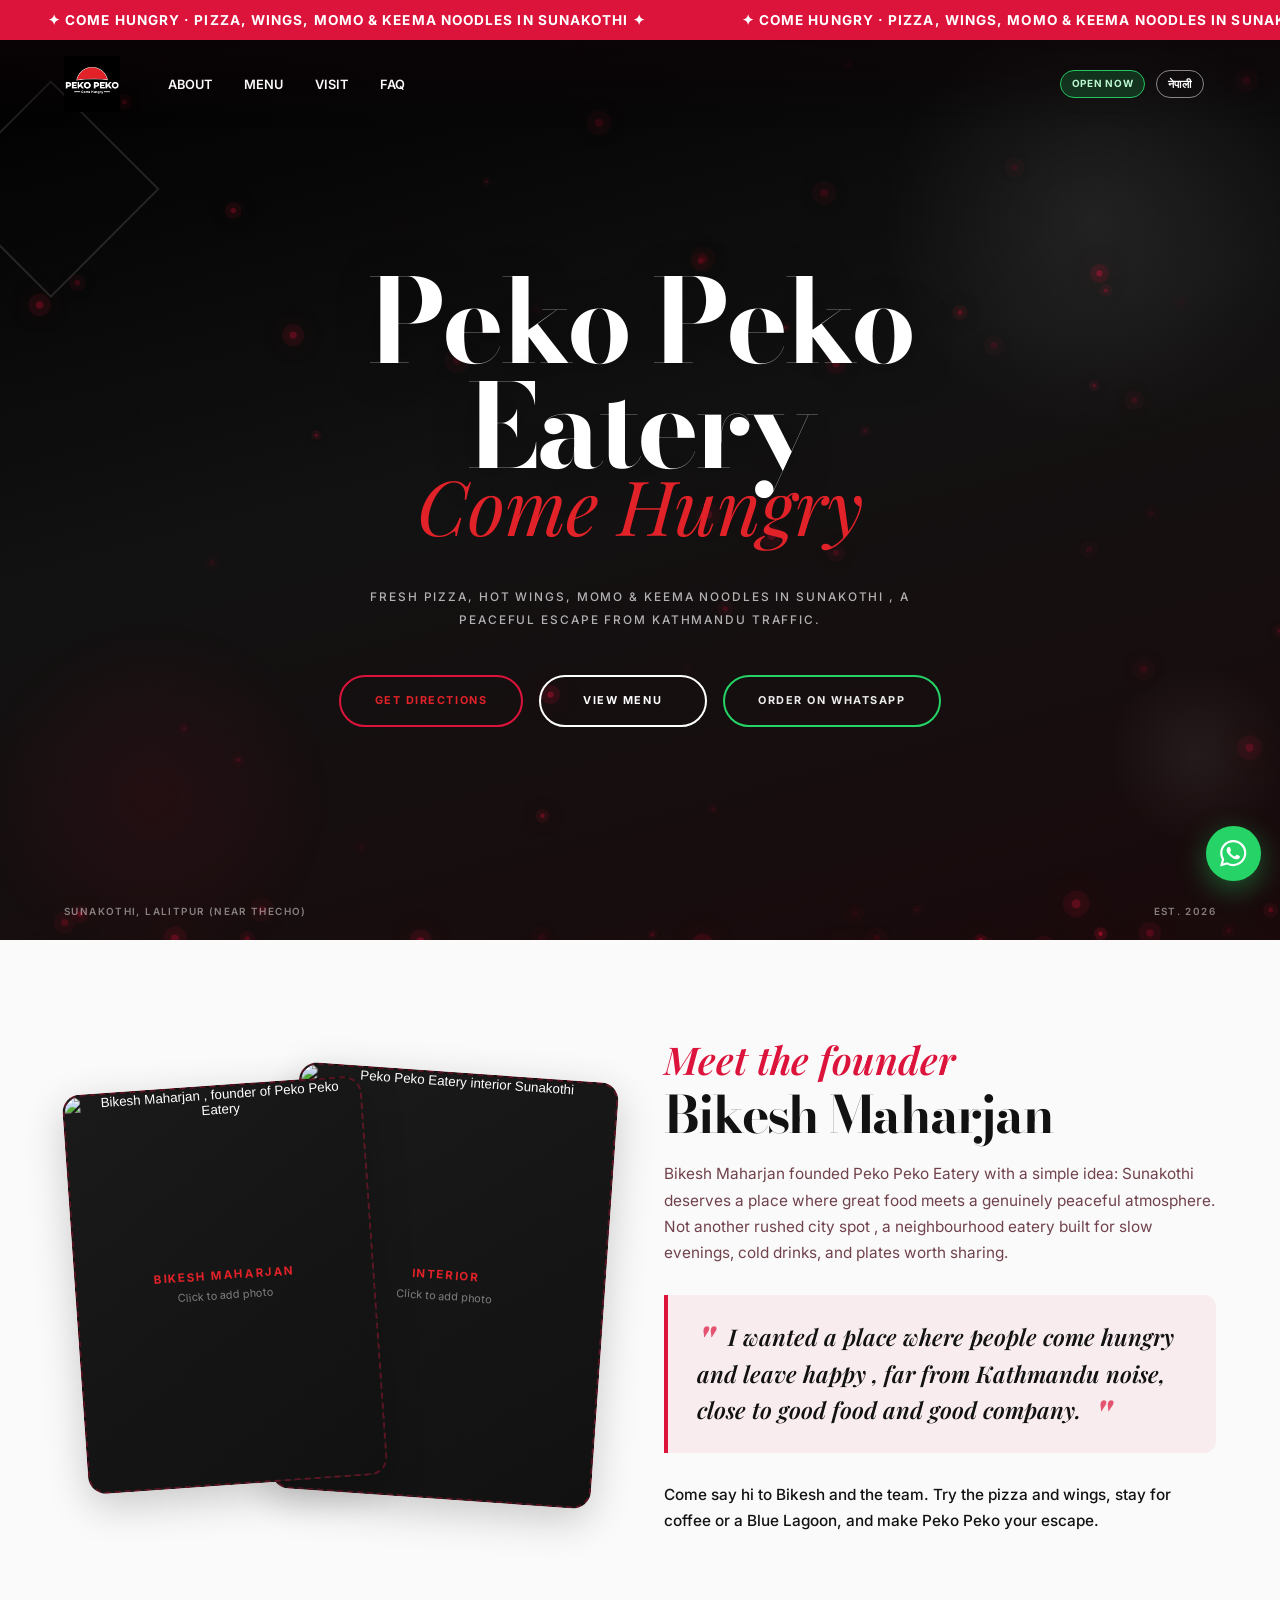
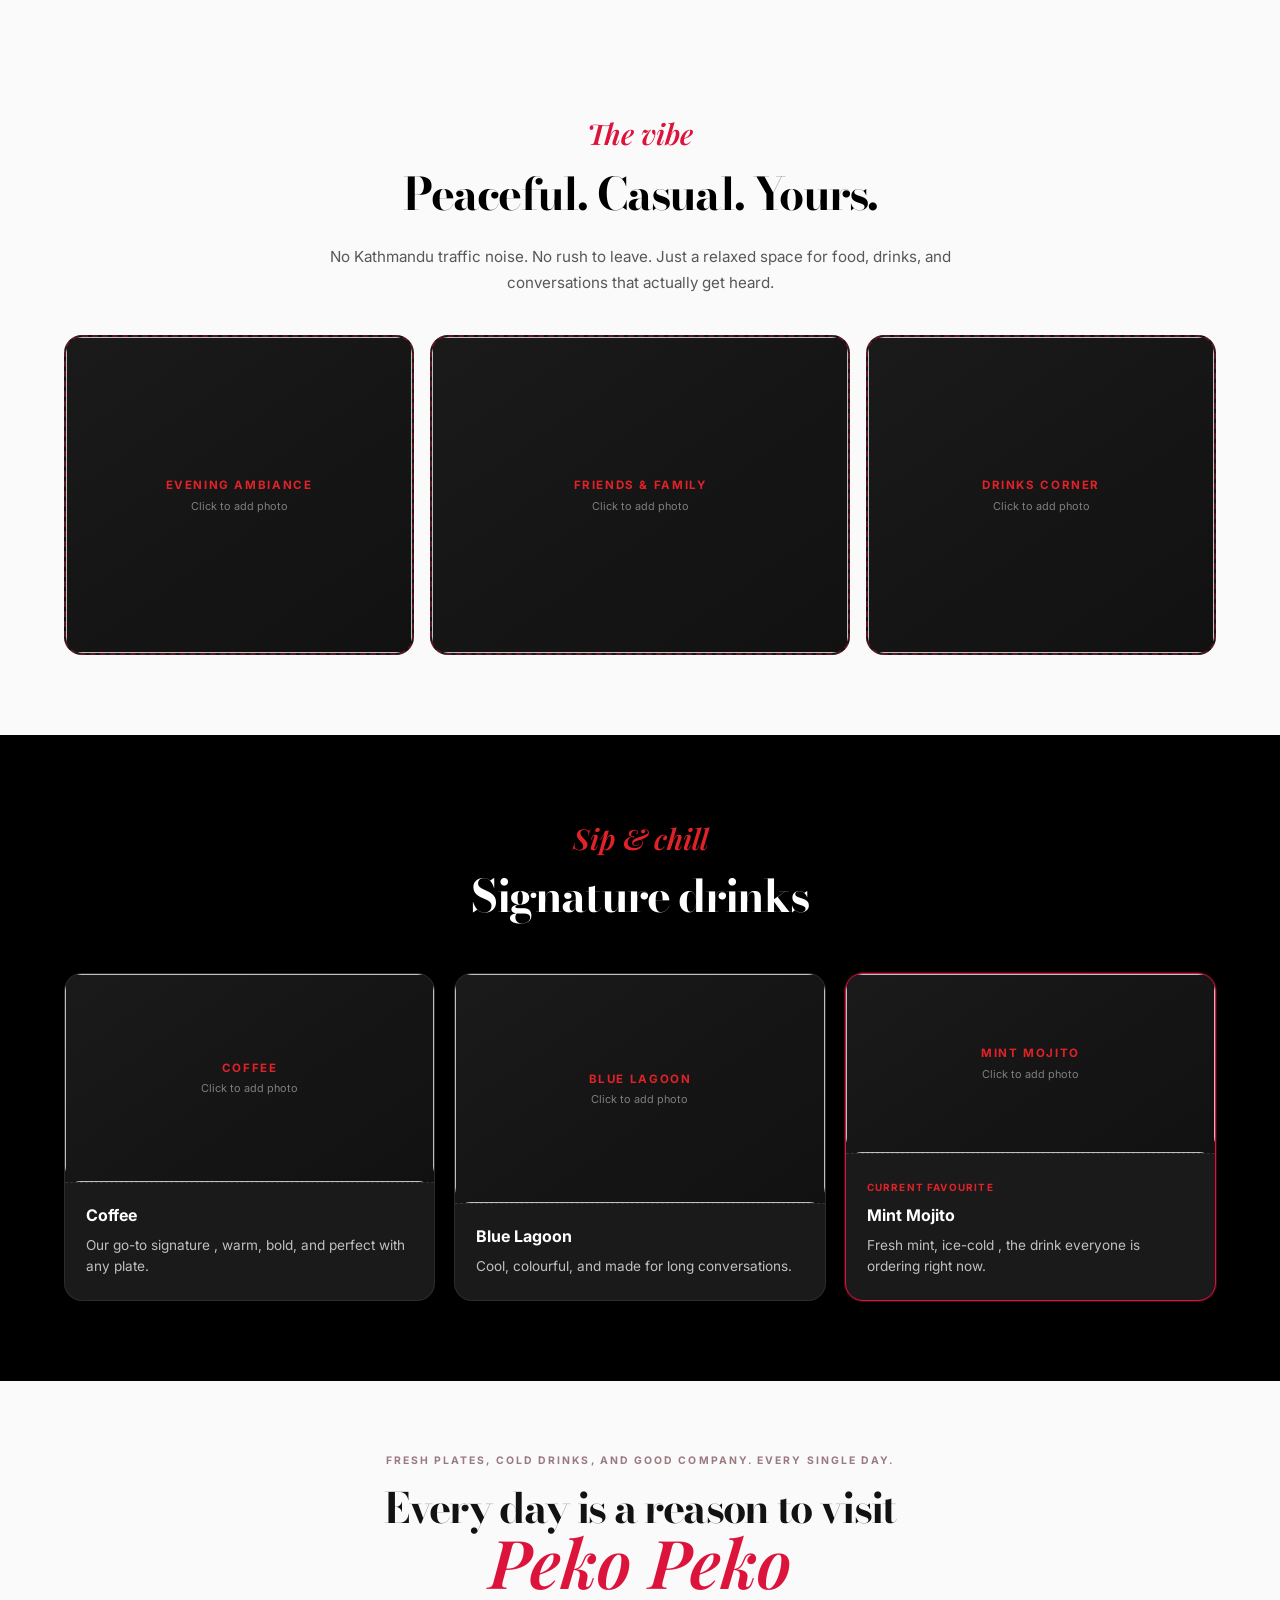
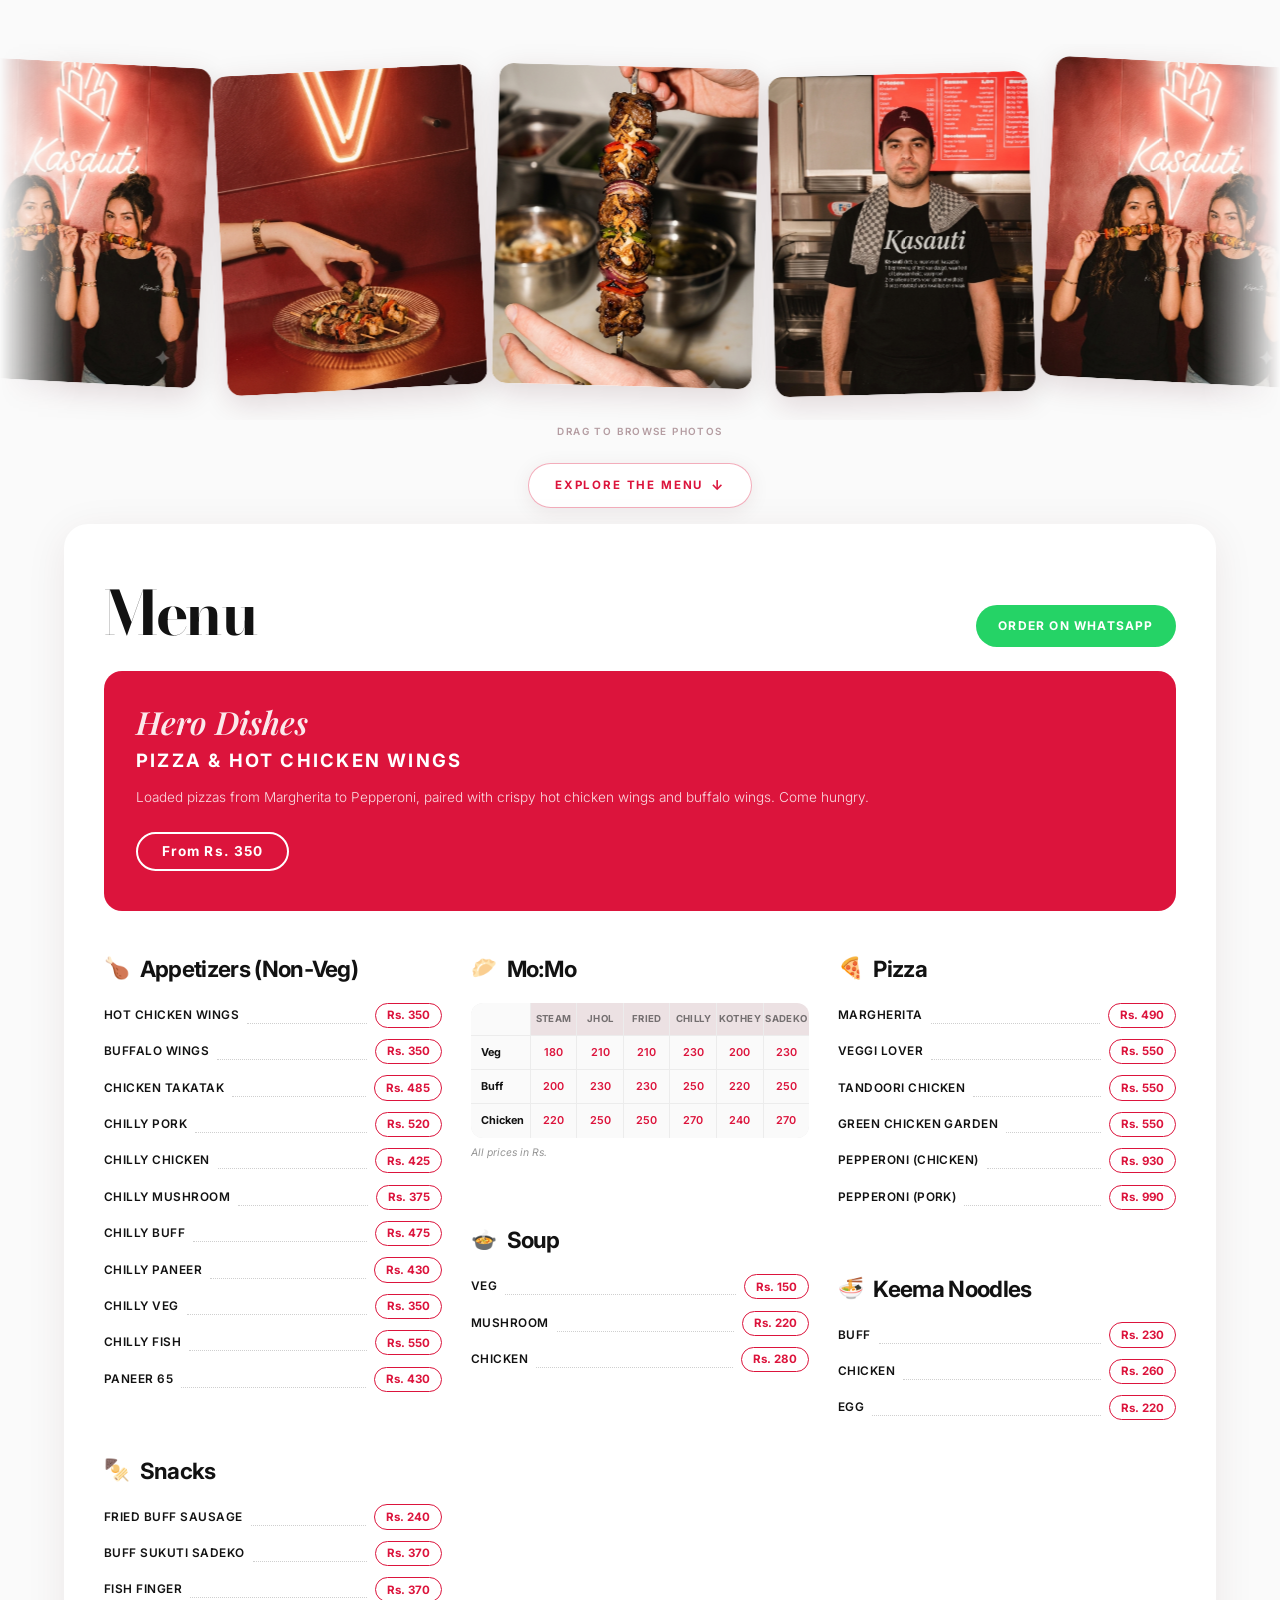
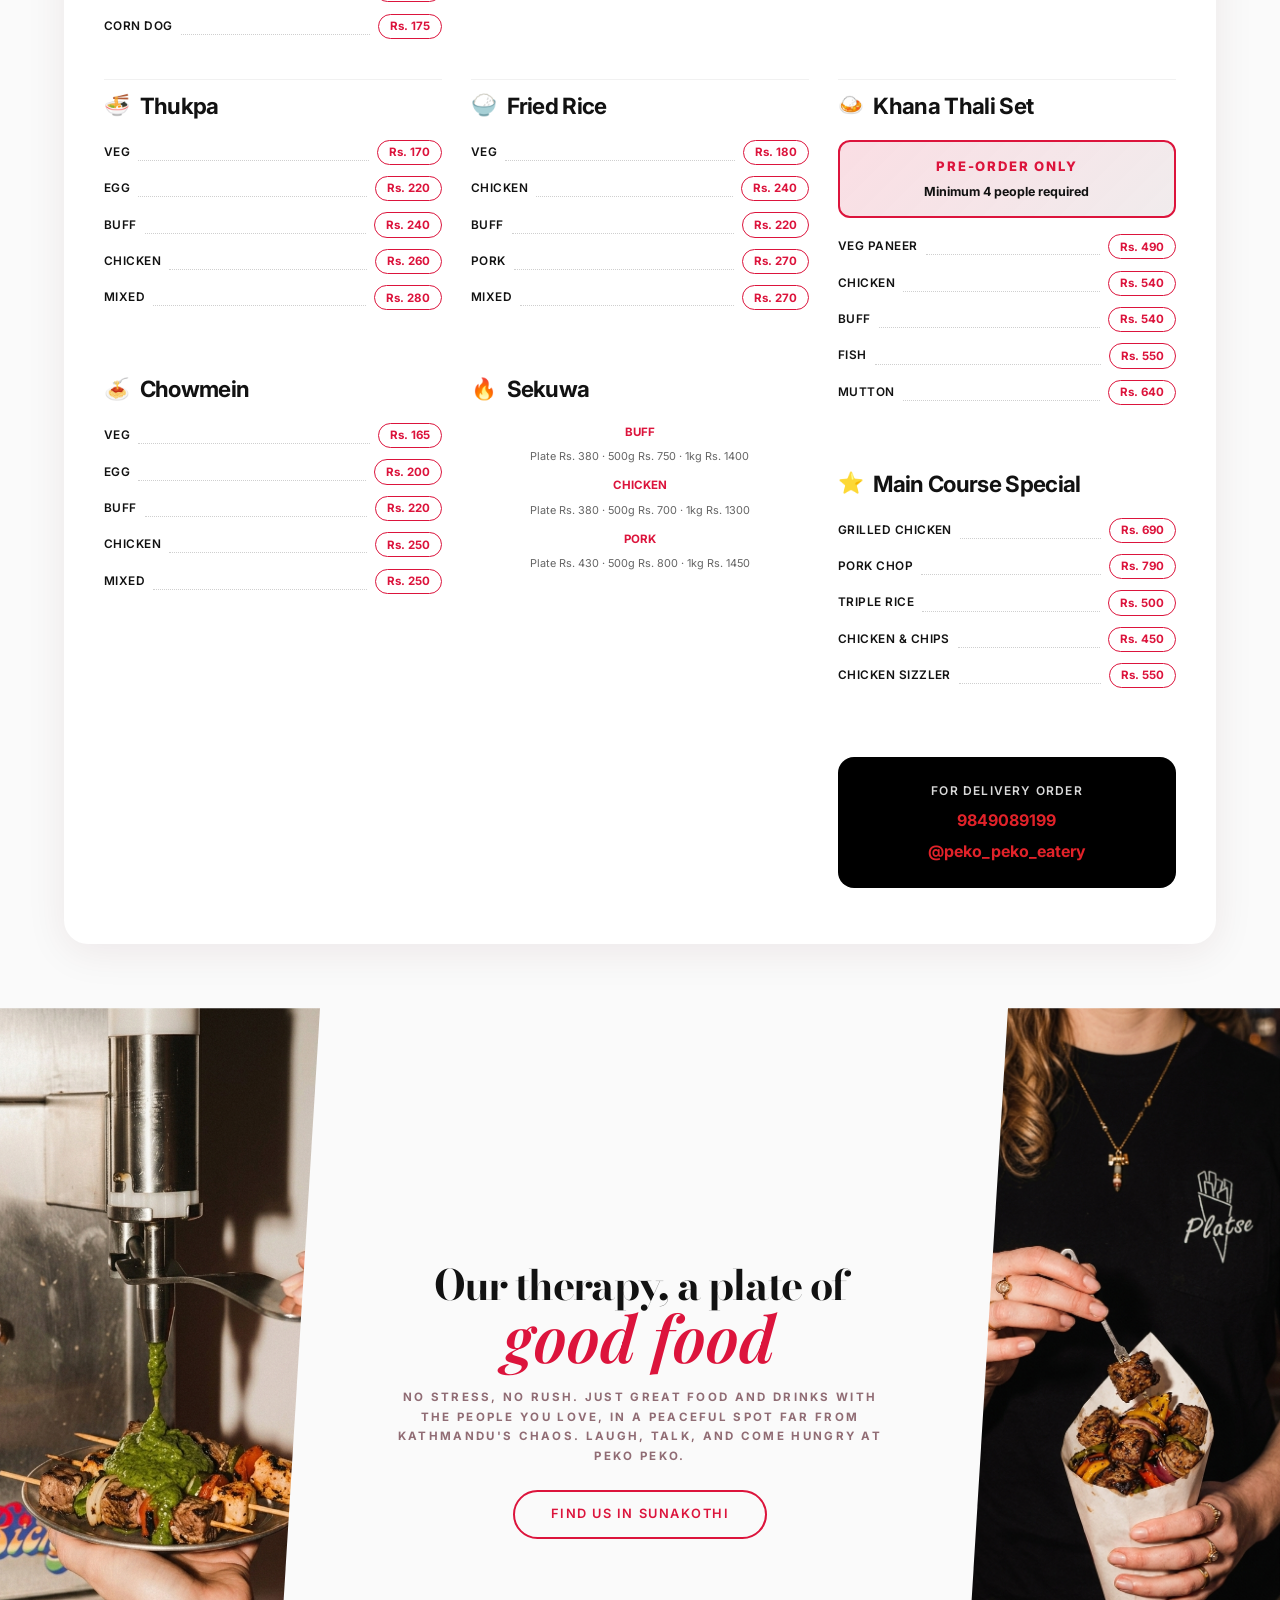
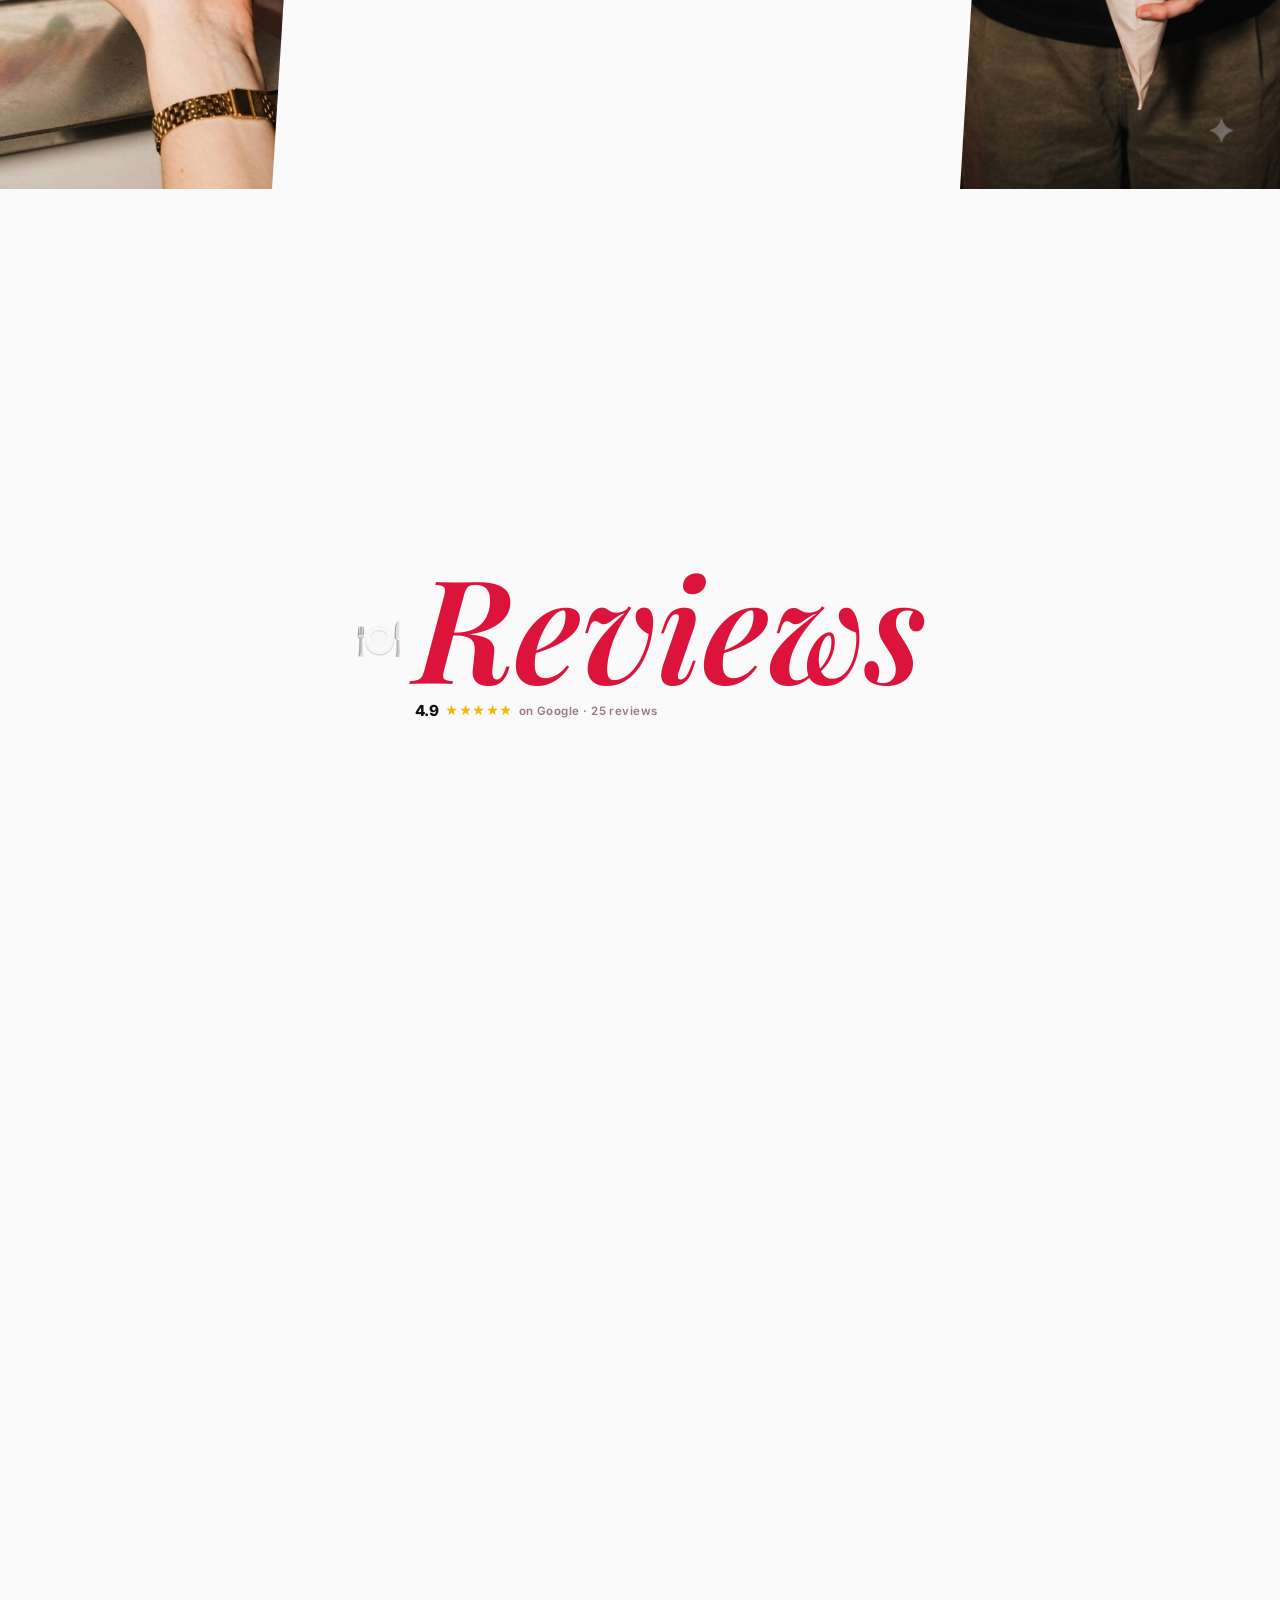
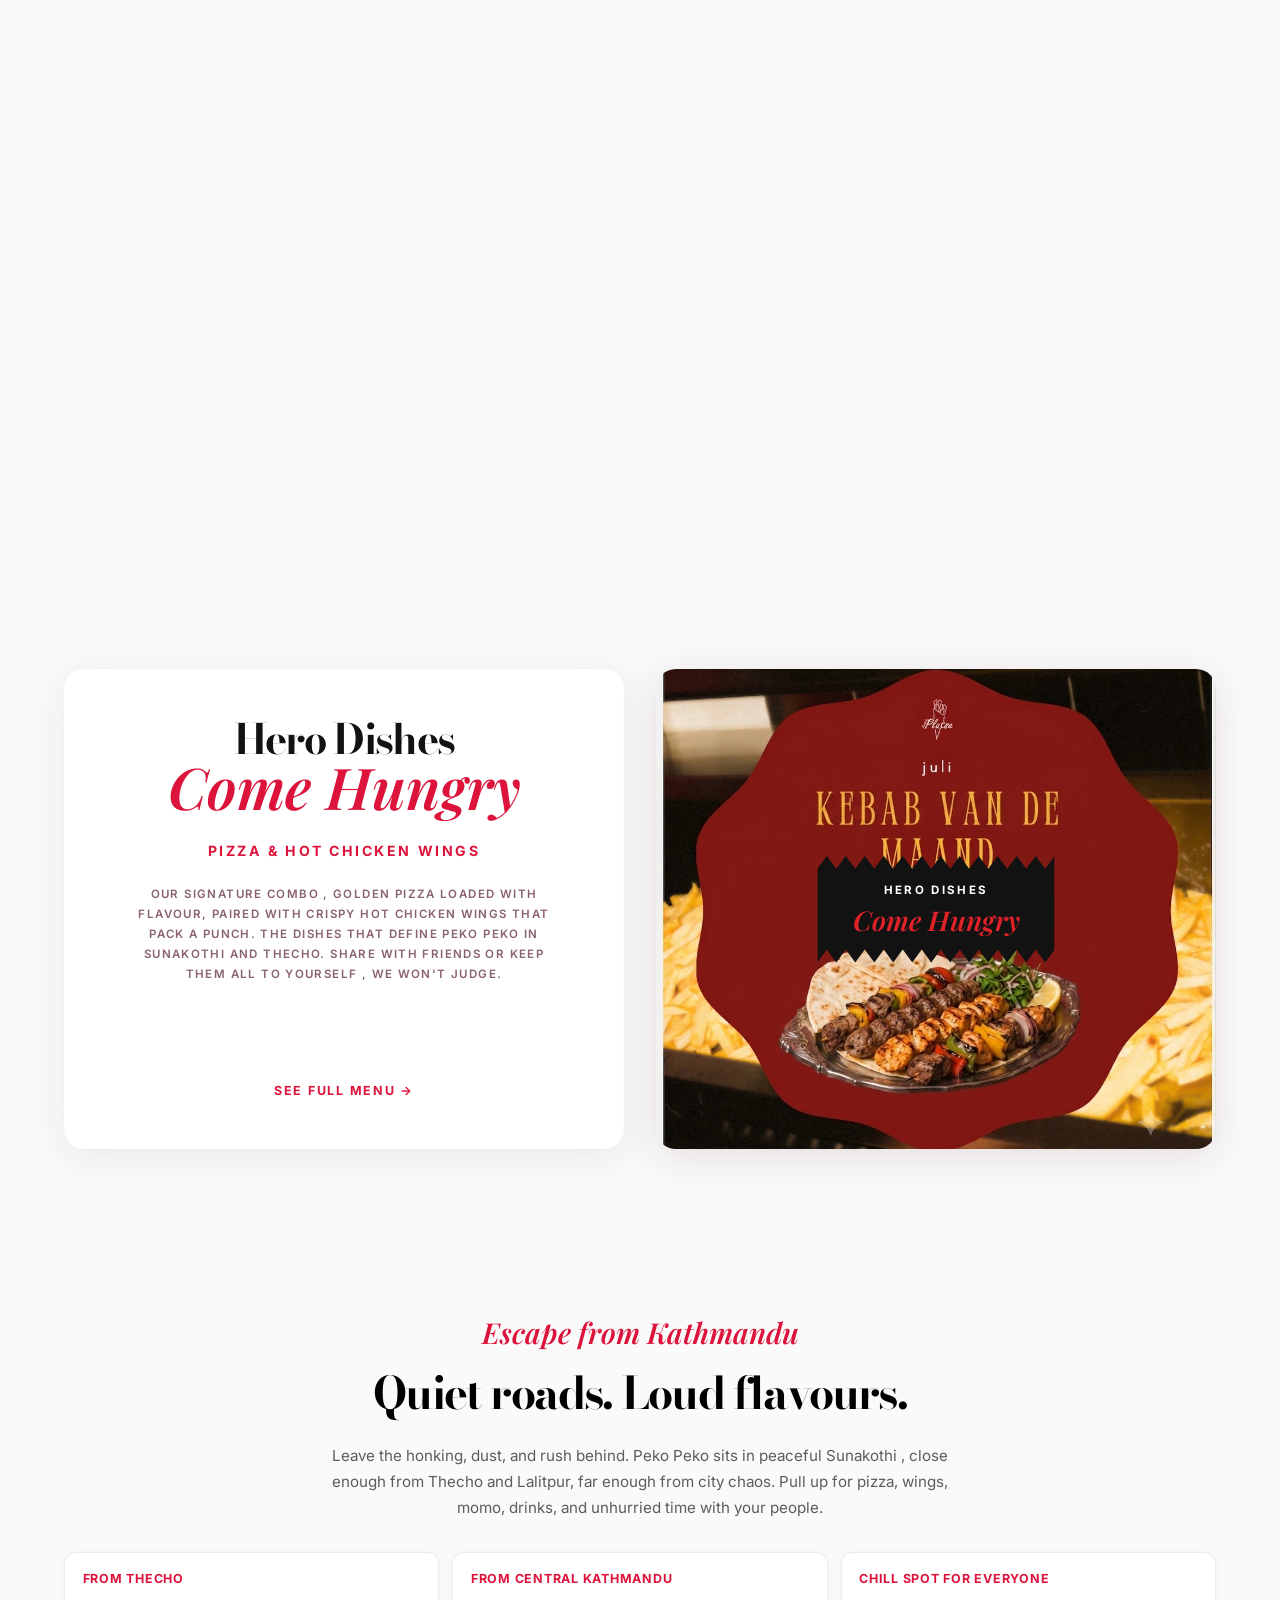
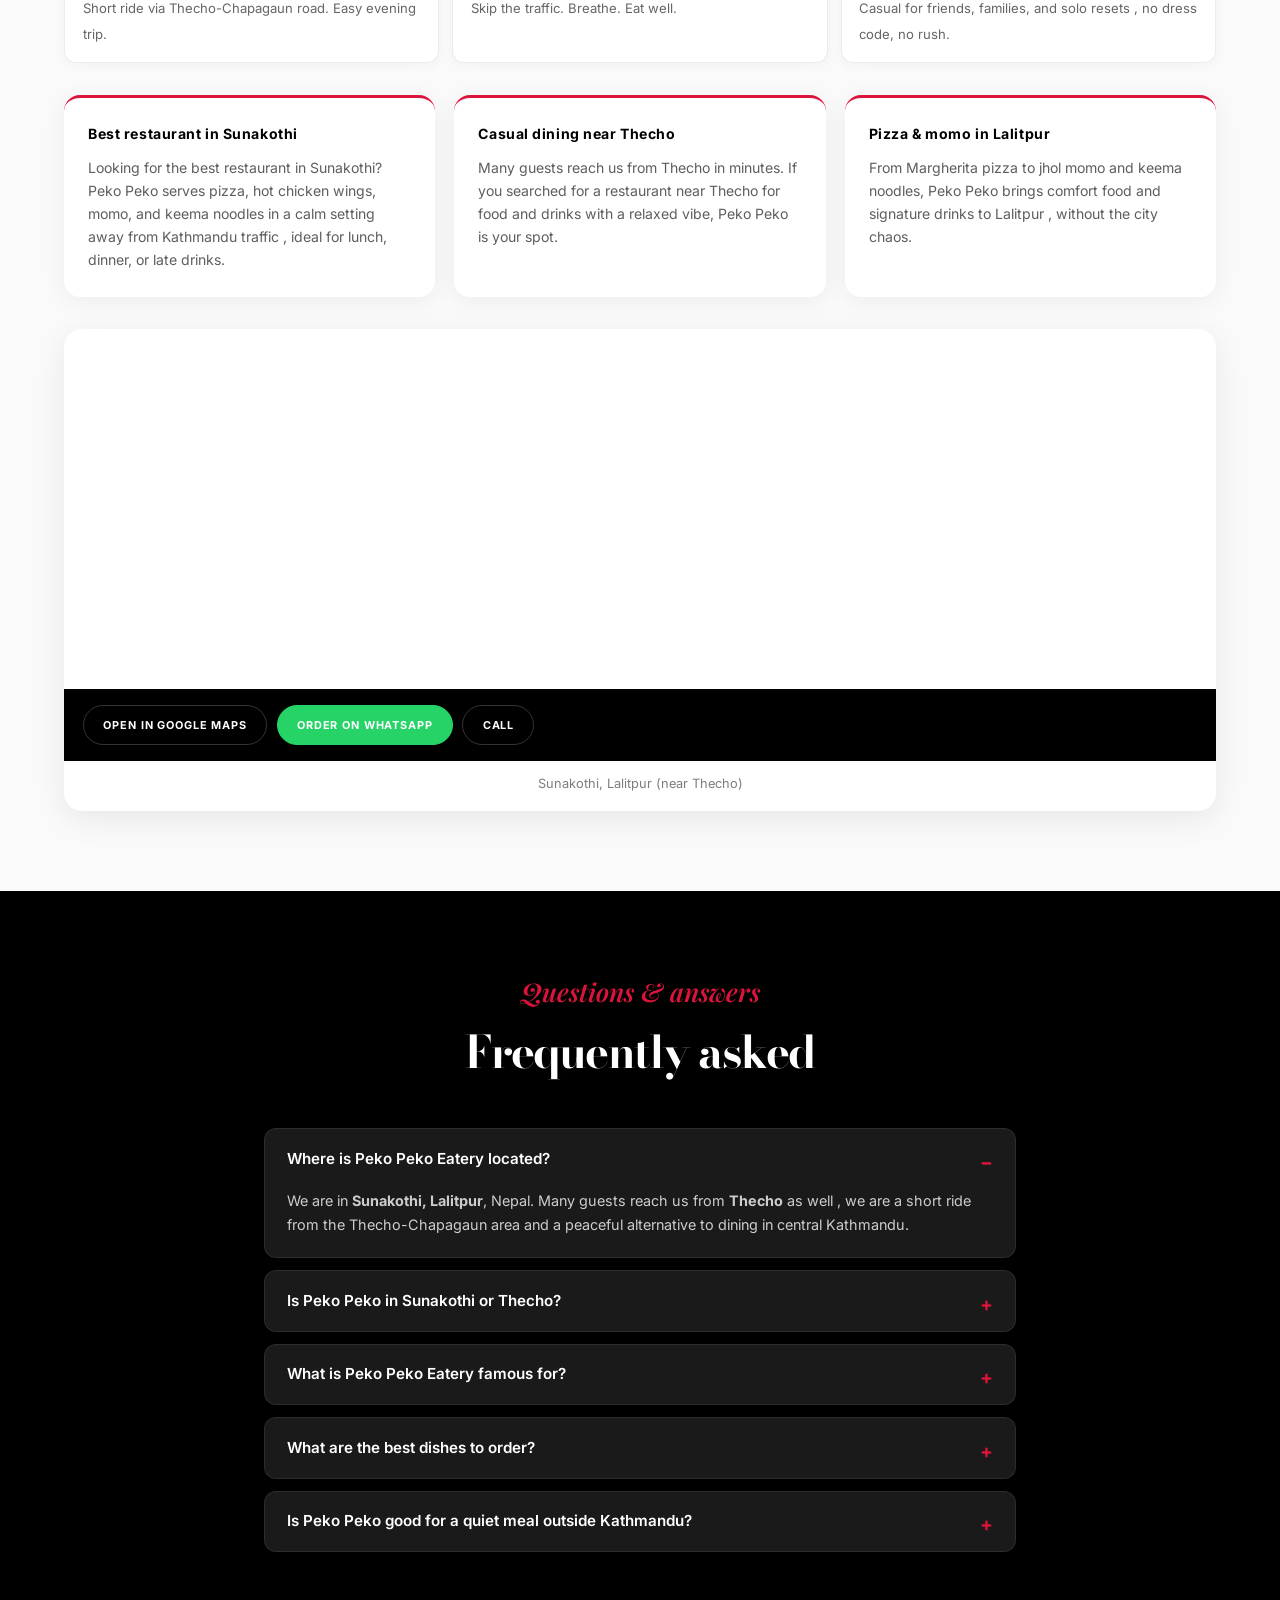
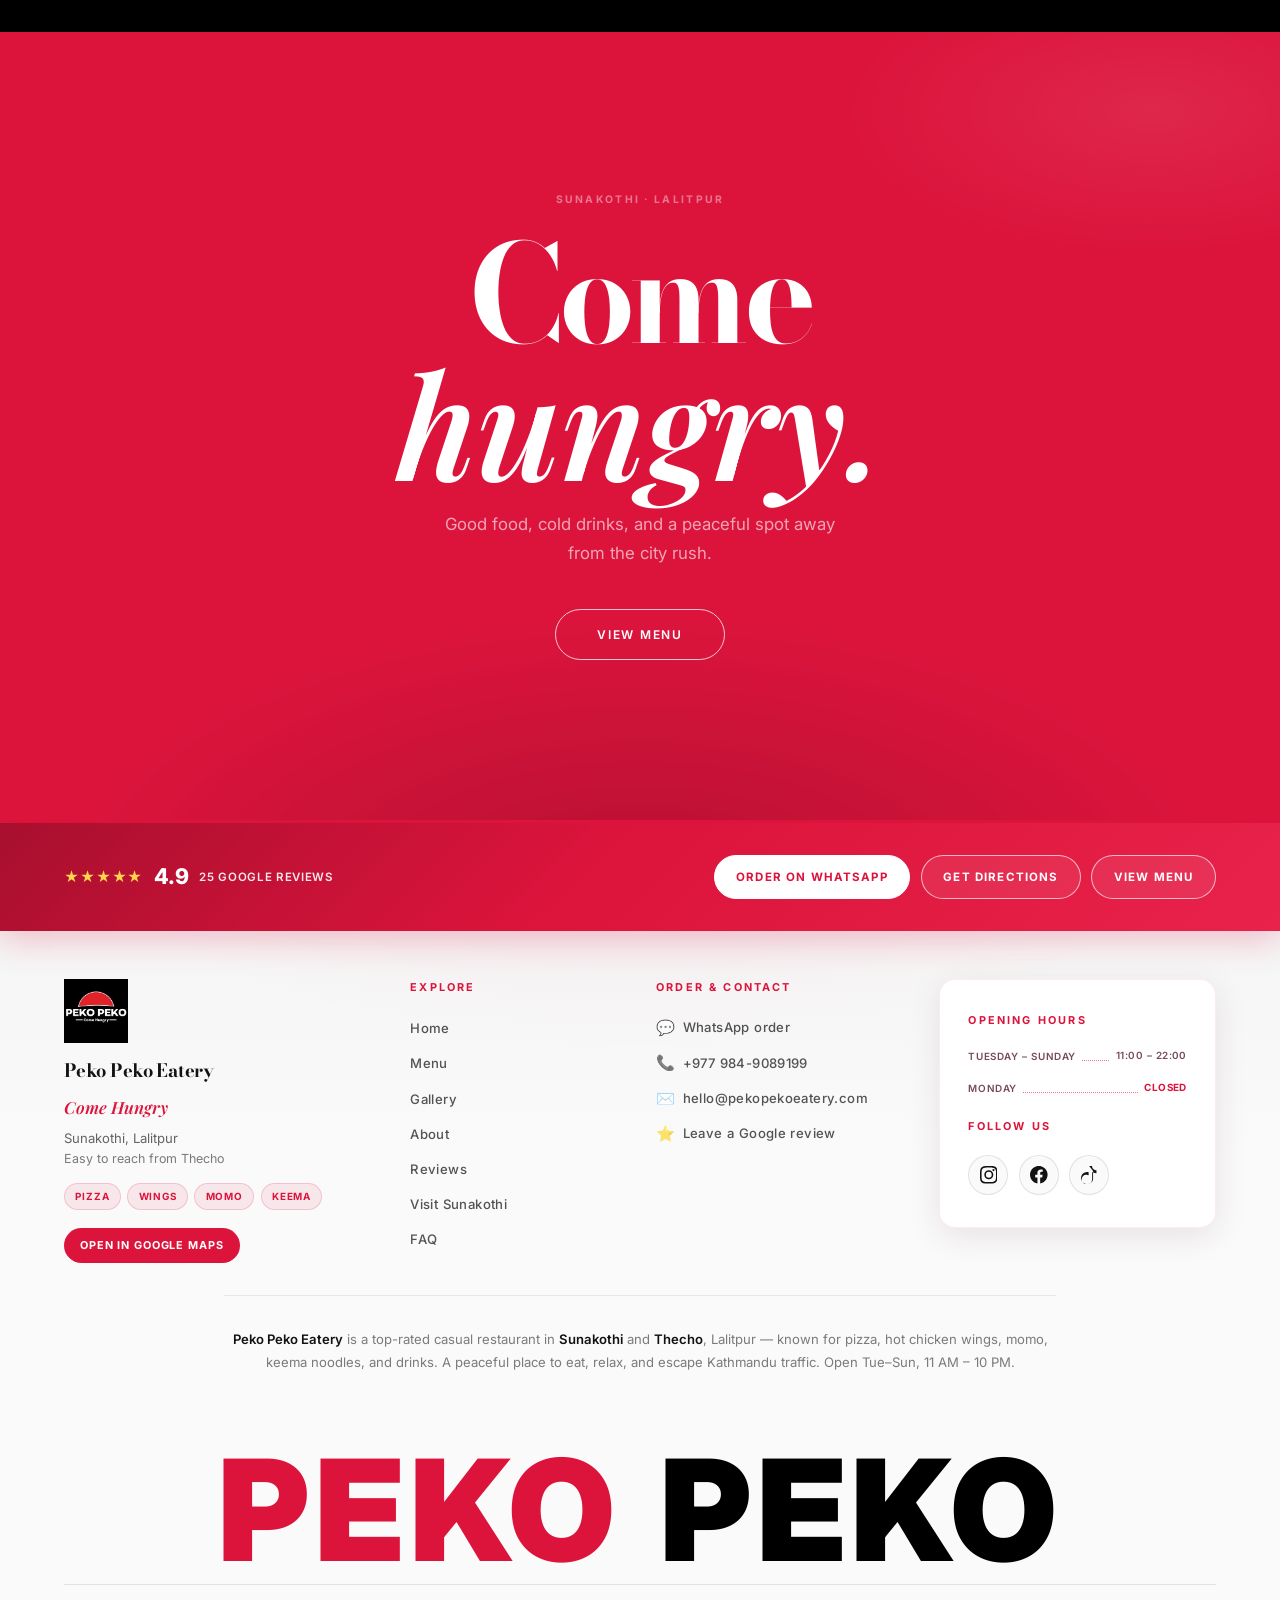
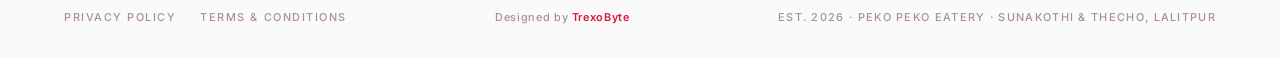
==== commit 94d3eae0: "iteration 1.0.4 changed hero section sligtly" ====
--- a/index.html
+++ b/index.html
@@ -246,17 +246,20 @@
 
         <div class="container hero-content">
             <div class="hero-text-wrapper">
-                <p class="hero-subtitle-script" data-i18n="hero.tagline">Come Hungry</p>
-                <h1 class="hero-title">Peko Peko Eatery</h1>
+                <div class="hero-headline">
+                    <h1 class="hero-title">
+                        <span class="hero-title-line">Peko Peko</span>
+                        <span class="hero-title-line">Eatery</span>
+                    </h1>
+                    <p class="hero-subtitle-script" data-i18n="hero.tagline">Come Hungry</p>
+                </div>
                 <p class="hero-description" data-i18n="hero.desc">
-                    The best casual restaurant in Sunakothi and Thecho for food,
-                    drinks, and a chill time ,  a peaceful escape from Kathmandu traffic. Pizza, hot chicken wings,
-                    momo, and keema noodles, made fresh and served with heart.
+                    Fresh pizza, hot wings, momo &amp; keema noodles in Sunakothi ,  a peaceful escape from Kathmandu traffic.
                 </p>
                 <div class="hero-actions">
-                    <a href="https://wa.me/9779849089199?text=Hi%20Peko%20Peko%2C%20I%27d%20like%20to%20order" class="btn btn-solid btn-solid--whatsapp" target="_blank" rel="noopener noreferrer" data-i18n="hero.whatsapp">ORDER ON WHATSAPP</a>
-                    <a href="https://www.google.com/maps/dir/?api=1&destination=Peko+Peko+Eatery,+Sunakothi,+Lalitpur,+Nepal" class="btn btn-outline btn-outline--white" id="directions" target="_blank" rel="noopener noreferrer" data-i18n="hero.directions">GET DIRECTIONS</a>
-                    <a href="#menu" class="btn btn-outline btn-outline--crimson" data-i18n="hero.menu">VIEW MENU</a>
+                    <a href="https://www.google.com/maps/dir/?api=1&destination=Peko+Peko+Eatery,+Sunakothi,+Lalitpur,+Nepal" class="btn btn-outline btn-outline--crimson" id="directions" target="_blank" rel="noopener noreferrer" data-i18n="hero.directions">Get Directions</a>
+                    <a href="#menu" class="btn btn-outline btn-outline--white" data-i18n="hero.menu">View Menu</a>
+                    <a href="https://wa.me/9779849089199?text=Hi%20Peko%20Peko%2C%20I%27d%20like%20to%20order" class="btn btn-outline btn-outline--whatsapp" target="_blank" rel="noopener noreferrer" data-i18n="hero.whatsapp">Order on WhatsApp</a>
                 </div>
             </div>
         </div>
@@ -264,9 +267,9 @@
         <div class="hero-footer">
             <div class="container hero-footer-inner">
                 <address class="footer-address" data-i18n="hero.address">
-                    📍 Sunakothi, Lalitpur (near Thecho)
+                    Sunakothi, Lalitpur (near Thecho)
                 </address>
-                <span class="footer-est">ESTD. 2026</span>
+                <span class="footer-est">Est. 2026</span>
             </div>
         </div>
 
--- a/style.css
+++ b/style.css
@@ -220,17 +220,124 @@
 /* ============================================
    4. MAIN HERO CONTENT
    ============================================ */
-.hero-content { flex: 1; display: flex; align-items: center; justify-content: center; position: relative; z-index: 10; padding-top: 2rem; padding-bottom: 6rem; }
-.hero-text-wrapper { text-align: center; max-width: 820px; animation: hero-fade-in 1.2s ease forwards; }
-@keyframes hero-fade-in { 0% { opacity: 0; transform: translateY(30px); } 100% { opacity: 1; transform: translateY(0); } }
-.hero-subtitle-script { font-size: clamp(2.2rem, 6vw, 4.5rem); line-height: 1.1; margin-bottom: -0.3em; position: relative; z-index: 2; text-shadow: 0 2px 12px rgba(230,57,70,0.3); }
-.hero-title { font-size: clamp(2.8rem, 8vw, 5.5rem); color: var(--color-white); line-height: 1.05; margin-bottom: 0.5rem; text-shadow: 0 4px 30px rgba(0,0,0,0.4); }
-.hero-description { font-size: clamp(0.95rem, 1.5vw, 1.15rem); font-weight: 400; color: rgba(255,255,255,0.8); line-height: 1.7; max-width: 600px; margin: 1.2rem auto 2.2rem; }
-
-/* ============================================
-   5. BUTTONS
-   ============================================ */
-.hero-actions { display: flex; flex-wrap: wrap; justify-content: center; gap: 1.2rem; }
+.hero-content {
+    flex: 1;
+    display: flex;
+    align-items: center;
+    justify-content: center;
+    position: relative;
+    z-index: 10;
+    padding: 1rem 0 5.5rem;
+}
+
+.hero-text-wrapper {
+    text-align: center;
+    width: 100%;
+    max-width: 54rem;
+    animation: hero-fade-in 1.2s ease forwards;
+}
+
+@keyframes hero-fade-in {
+    0% { opacity: 0; transform: translateY(24px); }
+    100% { opacity: 1; transform: translateY(0); }
+}
+
+.hero-headline {
+    position: relative;
+    margin: 0 auto 2.25rem;
+    max-width: 100%;
+}
+
+.hero-title {
+    display: flex;
+    flex-direction: column;
+    align-items: center;
+    gap: 0;
+    margin: 0;
+    font-size: clamp(3.4rem, 11.5vw, 7.25rem);
+    font-weight: 700;
+    line-height: 0.9;
+    letter-spacing: -0.035em;
+    color: var(--color-white);
+    text-shadow: 0 6px 40px rgba(0, 0, 0, 0.35);
+}
+
+.hero-title-line {
+    display: block;
+}
+
+.hero-subtitle-script {
+    margin: 0;
+    padding: 0;
+    font-size: clamp(2.35rem, 7.5vw, 4.75rem);
+    font-weight: 400;
+    font-style: italic;
+    line-height: 0.95;
+    color: var(--color-crimson-light);
+    transform: translateY(clamp(-0.55rem, -1.8vw, -1.1rem));
+    position: relative;
+    z-index: 2;
+    text-shadow: none;
+}
+
+.hero-description {
+    font-family: var(--font-sans);
+    font-size: clamp(0.62rem, 1.15vw, 0.74rem);
+    font-weight: 500;
+    letter-spacing: 0.16em;
+    text-transform: uppercase;
+    line-height: 1.9;
+    color: rgba(255, 255, 255, 0.68);
+    max-width: 36rem;
+    margin: 0 auto 2.75rem;
+}
+
+.hero-actions {
+    display: flex;
+    flex-wrap: wrap;
+    justify-content: center;
+    align-items: center;
+    gap: 0.85rem 1rem;
+}
+
+.hero-actions .btn {
+    min-width: 10.5rem;
+    padding: 0.95rem 2.1rem;
+    font-size: 0.68rem;
+    font-weight: 700;
+    letter-spacing: 0.14em;
+}
+
+.hero-footer {
+    position: absolute;
+    bottom: 0;
+    left: 0;
+    right: 0;
+    z-index: 10;
+    padding: 1.35rem 0 calc(1.35rem + env(safe-area-inset-bottom));
+    background: transparent;
+    border-top: none;
+}
+
+.hero-footer-inner {
+    display: flex;
+    align-items: flex-end;
+    justify-content: space-between;
+    flex-wrap: wrap;
+    gap: 0.75rem 1.5rem;
+}
+
+.footer-address,
+.footer-est {
+    font-family: var(--font-sans);
+    font-size: 0.62rem;
+    font-weight: 600;
+    letter-spacing: 0.14em;
+    text-transform: uppercase;
+    color: rgba(255, 255, 255, 0.48);
+    font-style: normal;
+    line-height: 1.4;
+}
 .btn { display: inline-flex; align-items: center; justify-content: center; padding: 0.85rem 2.2rem; font-size: 0.8rem; font-weight: 600; border-radius: 50px; border: 2px solid transparent; cursor: pointer; transition: all var(--transition-speed) ease; text-transform: uppercase; min-width: 180px; }
 .btn-outline { background: transparent; color: var(--color-white); }
 .btn-outline--gold,
@@ -239,21 +346,15 @@
 .btn-outline--white:hover { background: var(--color-white); color: var(--color-black); box-shadow: 0 0 20px rgba(255,255,255,0.25); transform: translateY(-2px); }
 .btn-outline--crimson { border-color: var(--color-crimson); color: var(--color-crimson-light); }
 .btn-outline--crimson:hover { background: var(--color-crimson); color: var(--color-white); box-shadow: 0 0 20px rgba(220,20,60,0.45); transform: translateY(-2px); }
+.btn-outline--whatsapp { border-color: var(--color-whatsapp); color: rgba(255, 255, 255, 0.92); }
+.btn-outline--whatsapp:hover { background: var(--color-whatsapp); color: var(--color-white); border-color: var(--color-whatsapp); box-shadow: 0 0 20px rgba(37, 211, 102, 0.3); transform: translateY(-2px); }
 .btn-solid { border: 2px solid transparent; }
 .btn-solid--whatsapp { background: var(--color-whatsapp); color: var(--color-white); border-color: var(--color-whatsapp); }
 .btn-solid--whatsapp:hover { background: var(--color-whatsapp-dark); border-color: var(--color-whatsapp-dark); transform: translateY(-2px); box-shadow: 0 6px 24px rgba(37, 211, 102, 0.35); }
 .hero-location-alt { opacity: 0.65; font-size: 0.9em; }
 
 /* ============================================
-   6. HERO FOOTER
-   ============================================ */
-.hero-footer { position: relative; z-index: 10; padding: 1.2rem 0; border-top: 1px solid rgba(255,255,255,0.08); background: rgba(0,0,0,0.15); backdrop-filter: blur(4px); }
-.hero-footer-inner { display: flex; align-items: center; justify-content: space-between; flex-wrap: wrap; gap: 0.5rem; }
-.footer-address { font-family: var(--font-sans); font-size: 0.8rem; font-weight: 400; color: rgba(255,255,255,0.6); font-style: normal; letter-spacing: 0.04em; }
-.footer-est { font-family: var(--font-accent); font-size: 0.85rem; font-weight: 600; font-style: italic; color: var(--color-crimson-light); }
-
-/* ============================================
-   7. ABOUT THE OWNER SECTION
+   6. ABOUT THE OWNER SECTION
    ============================================ */
 .about-owner { background-color: var(--color-off-white); padding: 5rem 0; position: relative; }
 .about-owner-container { display: grid; grid-template-columns: 1fr 1fr; gap: 3rem; align-items: center; }
@@ -762,7 +863,7 @@
     display: block;
 }
 
-/* Reduced-motion & mobile: static stacked layout */
+/* Reduced-motion: static stacked layout */
 .reviews-section.reviews--static .reviews-scroll-spacer {
     height: auto;
     min-height: 0;
@@ -1716,15 +1817,15 @@
     .logo-img { height: 50px; }
     .nav-utils { margin-left: auto; margin-right: 0.25rem; gap: 0.45rem; }
     .hamburger { display: flex; min-width: 44px; min-height: 44px; }
-    .hero { min-height: auto; }
-    .hero-content { padding-top: 1.5rem; padding-bottom: 4.5rem; }
-    .hero-title { font-size: clamp(2.2rem, 10vw, 3.2rem); }
-    .hero-subtitle-script { font-size: clamp(1.8rem, 8vw, 2.8rem); }
-    .hero-description { font-size: 0.95rem; margin: 1rem auto 1.6rem; max-width: 100%; }
-    .hero-actions { flex-direction: column; align-items: stretch; width: 100%; max-width: 320px; margin: 0 auto; gap: 0.75rem; }
-    .hero-actions .btn { width: 100%; min-width: 0; min-height: 48px; }
+    .hero-content { padding: 0.5rem 0 5rem; }
+    .hero-headline { margin-bottom: 1.75rem; }
+    .hero-title { font-size: clamp(2.85rem, 14vw, 4.5rem); line-height: 0.92; }
+    .hero-subtitle-script { font-size: clamp(1.9rem, 9vw, 3.1rem); transform: translateY(-0.4rem); }
+    .hero-description { font-size: 0.6rem; letter-spacing: 0.12em; line-height: 1.85; margin-bottom: 2rem; max-width: 100%; }
+    .hero-actions { flex-direction: column; align-items: stretch; width: 100%; max-width: 18rem; margin: 0 auto; gap: 0.7rem; }
+    .hero-actions .btn { width: 100%; min-width: 0; min-height: 48px; font-size: 0.64rem; }
     .hero-footer { padding: 1rem 0 calc(1rem + env(safe-area-inset-bottom)); }
-    .hero-footer-inner { flex-direction: column; text-align: center; gap: 0.35rem; }
+    .hero-footer-inner { flex-direction: column; align-items: center; text-align: center; gap: 0.35rem; }
     .about-owner { padding: 3.5rem 0; }
     .about-owner-container { grid-template-columns: 1fr; gap: 2.5rem; }
     .about-owner-images { order: 1; padding: 0; }
@@ -1764,56 +1865,21 @@
     .cta-image--left, .cta-image--right { height: 180px; }
     .cta-description { letter-spacing: 0.1em; line-height: 1.65; }
     .cta-btn { width: 100%; max-width: 280px; min-height: 48px; }
-    .reviews-scroll-spacer { height: auto; min-height: 0; }
-    .reviews-section .reviews-sticky-viewport {
-        position: relative;
-        top: auto;
-        height: auto;
-        min-height: 0;
-        padding: 3rem 0 2rem;
-        overflow: visible;
-    }
-    .reviews-section .reviews-sticky-title {
-        position: relative;
-        top: auto;
-        left: auto;
-        transform: none;
-        opacity: 1;
-        visibility: visible;
-        margin: 0 auto 1.75rem;
-        pointer-events: auto;
-    }
-    .reviews-section .reviews-cards-container {
-        position: relative;
-        inset: auto;
-        display: flex;
-        flex-direction: column;
-        align-items: stretch;
-        gap: 0.85rem;
-        padding: 0;
-        pointer-events: auto;
-        overflow: visible;
-    }
-    .reviews-section .review-card {
-        position: relative;
-        top: auto;
-        --card-opacity: 1;
-        --card-y: 0;
-        --card-x: 0;
-        left: auto !important;
-        right: auto !important;
-        width: 100%;
-        max-width: none;
-        margin: 0;
-        transform: none !important;
-        opacity: 1 !important;
-    }
-    .reviews-section.reviews--static .reviews-sticky-viewport { padding: 3rem 0 2rem; }
-    .reviews-heading { font-size: clamp(2.4rem, 11vw, 3.5rem); white-space: normal; line-height: 1; }
+    .reviews-scroll-spacer { height: 350vh; }
+    .reviews-heading { font-size: clamp(2.4rem, 11vw, 3.5rem); }
     .reviews-title-inner { flex-direction: column; padding: 0 1rem; gap: 0.5rem; }
     .reviews-google-rating { justify-content: center; }
-    .review-text { text-transform: none; letter-spacing: normal; font-size: 0.88rem; line-height: 1.65; }
-    .review-card { padding: 1.25rem 1.2rem; }
+    .review-card {
+        width: min(320px, 90vw);
+        padding: 1.25rem 1.2rem;
+        --card-left: calc(50% - 160px) !important;
+    }
+    .review-card--1,
+    .review-card--2,
+    .review-card--3,
+    .review-card--4,
+    .review-card--5 { --card-left: calc(50% - 160px); --card-x: 0; }
+    .review-text { font-size: 0.82rem; line-height: 1.6; }
     .featured-special { padding: 3.5rem 0; }
     .featured-special-grid { grid-template-columns: 1fr; }
     .featured-info-card { min-height: auto; padding: 2.5rem 1.8rem; }
@@ -1853,8 +1919,8 @@
     .announcement-text { font-size: 0.75rem; padding: 0 1.5rem; }
     .logo { font-size: 1.2rem; margin-right: 0; }
     .logo-img { height: 48px; }
-    .hero-title { letter-spacing: 0.01em; }
-    .hero-description { font-size: 0.9rem; margin: 1rem auto 1.8rem; }
+    .hero-title { letter-spacing: -0.03em; }
+    .hero-description { letter-spacing: 0.1em; }
     .btn { min-width: 200px; font-size: 0.75rem; padding: 0.8rem 1.5rem; }
     .footer-address { font-size: 0.7rem; }
     .footer-est { font-size: 0.75rem; }
@@ -1880,14 +1946,21 @@
     .cta-image--left, .cta-image--right { height: 140px; }
     .cta-content { padding: 2rem 1.2rem; gap: 1rem; }
     .cta-btn { font-size: 0.7rem; padding: 0.6rem 1.6rem; }
+    .reviews-scroll-spacer { height: 320vh; }
     .reviews-title-inner { padding: 0.8rem 1.5rem; gap: 0.6rem; }
     .reviews-logo-slot { width: 2.6rem; height: 2.6rem; }
     .reviews-logo-icon { font-size: 1.2rem; }
     .reviews-heading { font-size: clamp(2rem, 8vw, 2.8rem); }
     .reviews-google-rating { font-size: 0.65rem; }
     .reviews-google-score { font-size: 0.85rem; }
-    .review-card { padding: 1.2rem 1.2rem; }
-    .review-text { font-size: 0.85rem; }
+    .review-card {
+        width: min(300px, 92vw);
+        padding: 1.2rem 1.2rem;
+        left: 50% !important;
+        right: auto !important;
+        --card-x: -50%;
+    }
+    .review-text { font-size: 0.78rem; }
     .featured-special { padding: 2.5rem 0; }
     .featured-info-card { padding: 2rem 1.2rem; border-radius: 16px; }
     .featured-showcase-card { border-radius: 16px; min-height: 300px; }
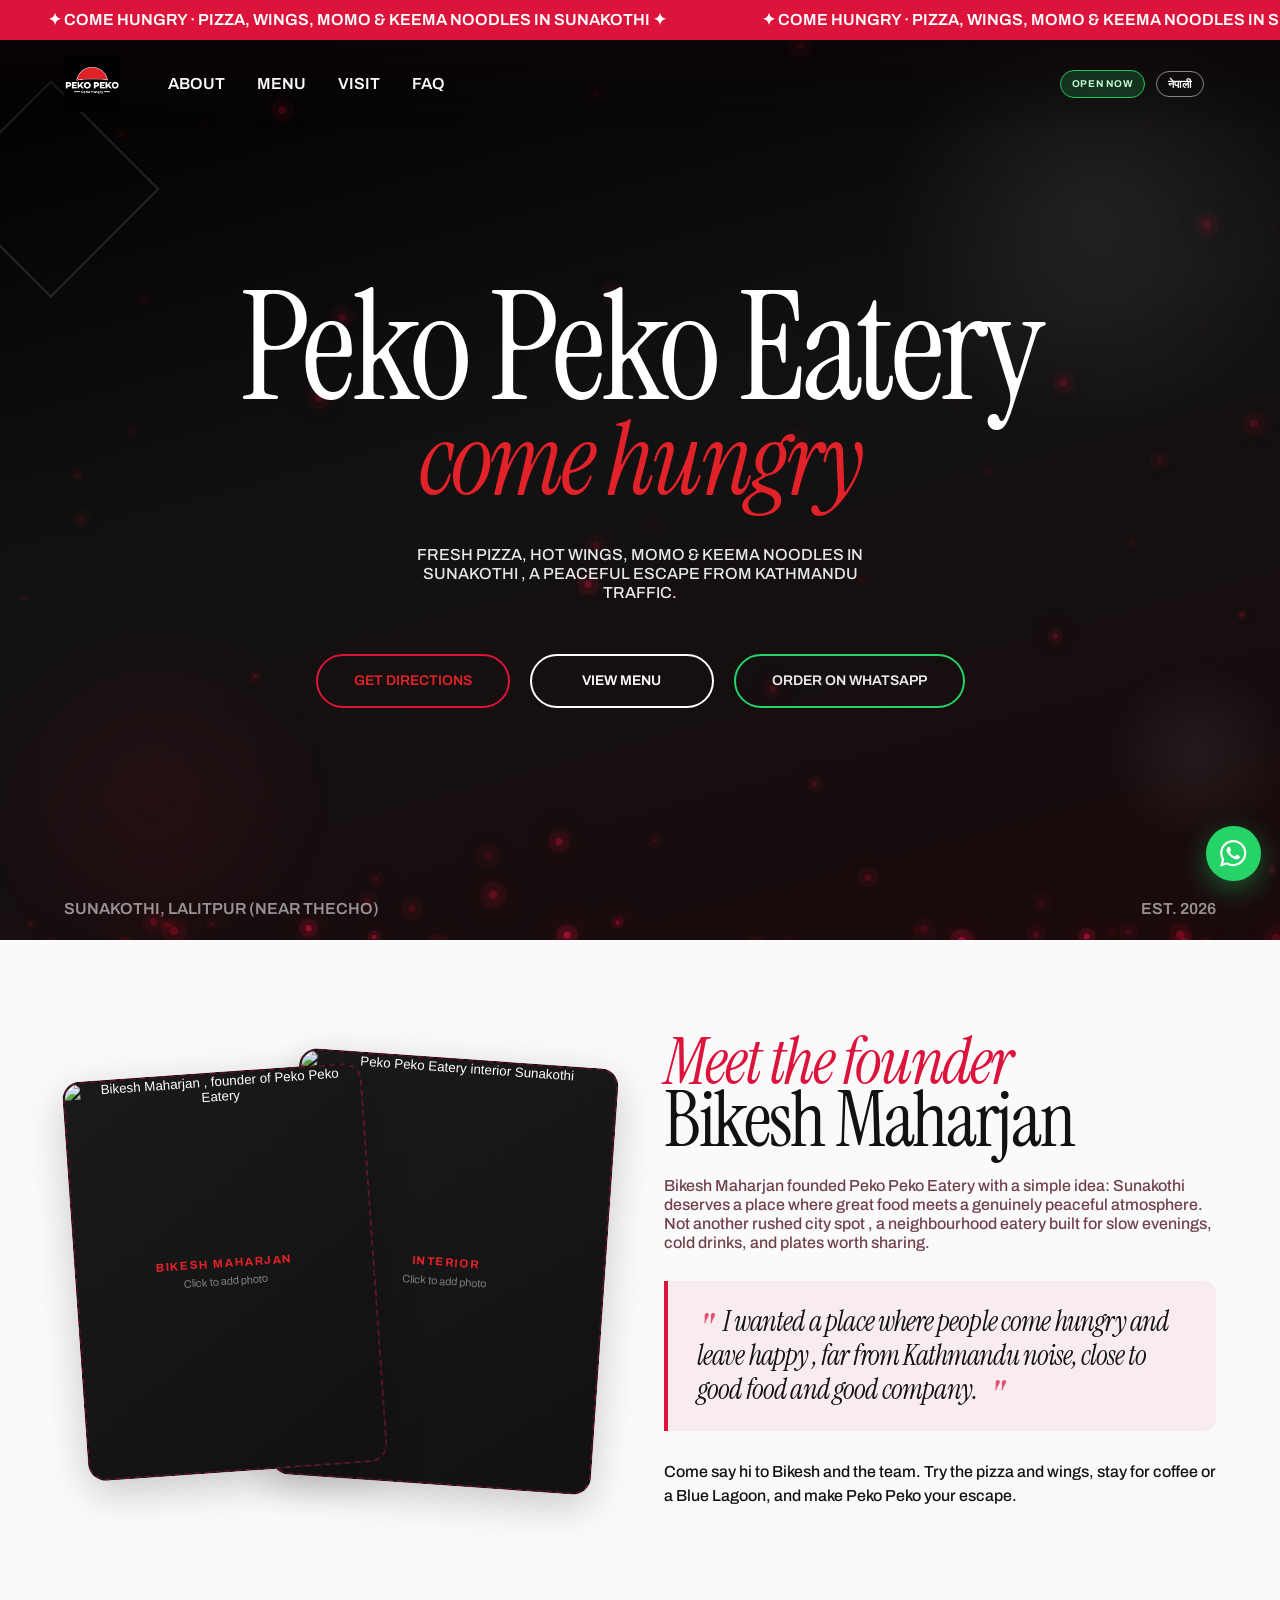
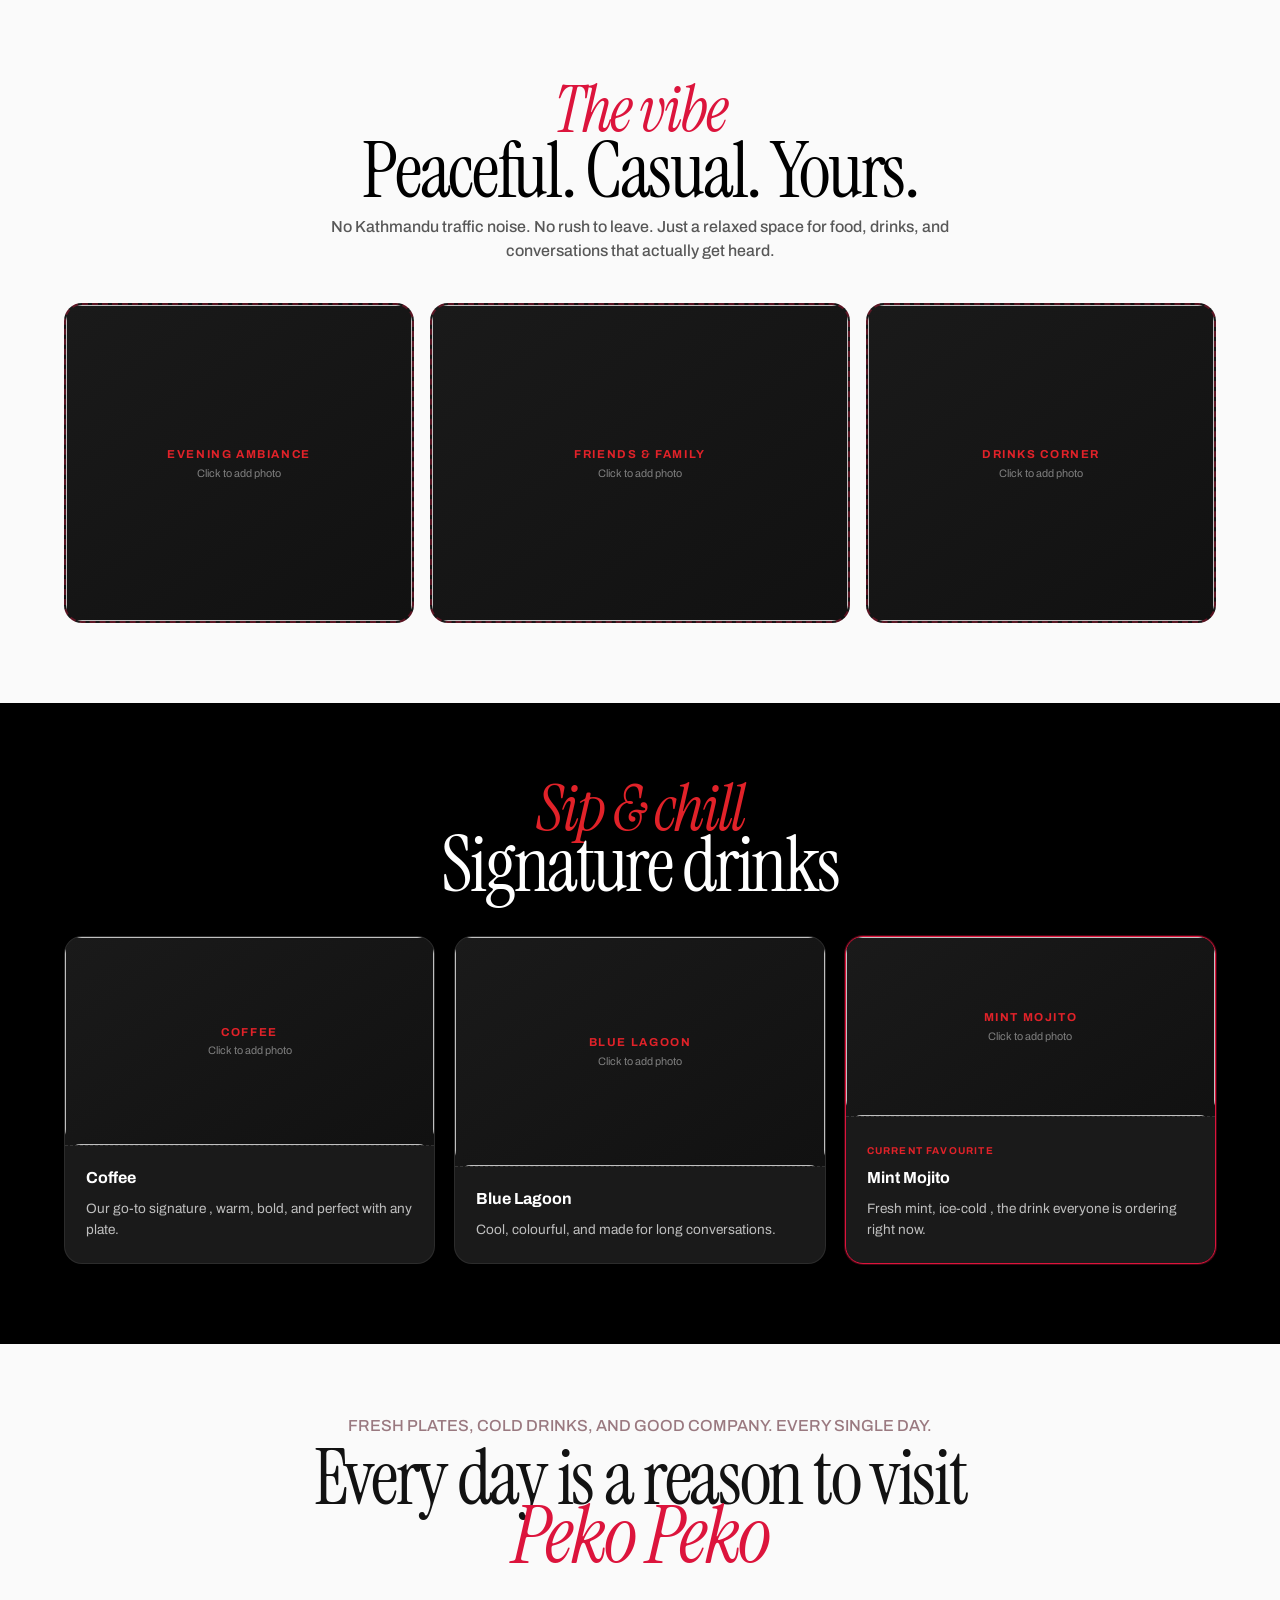
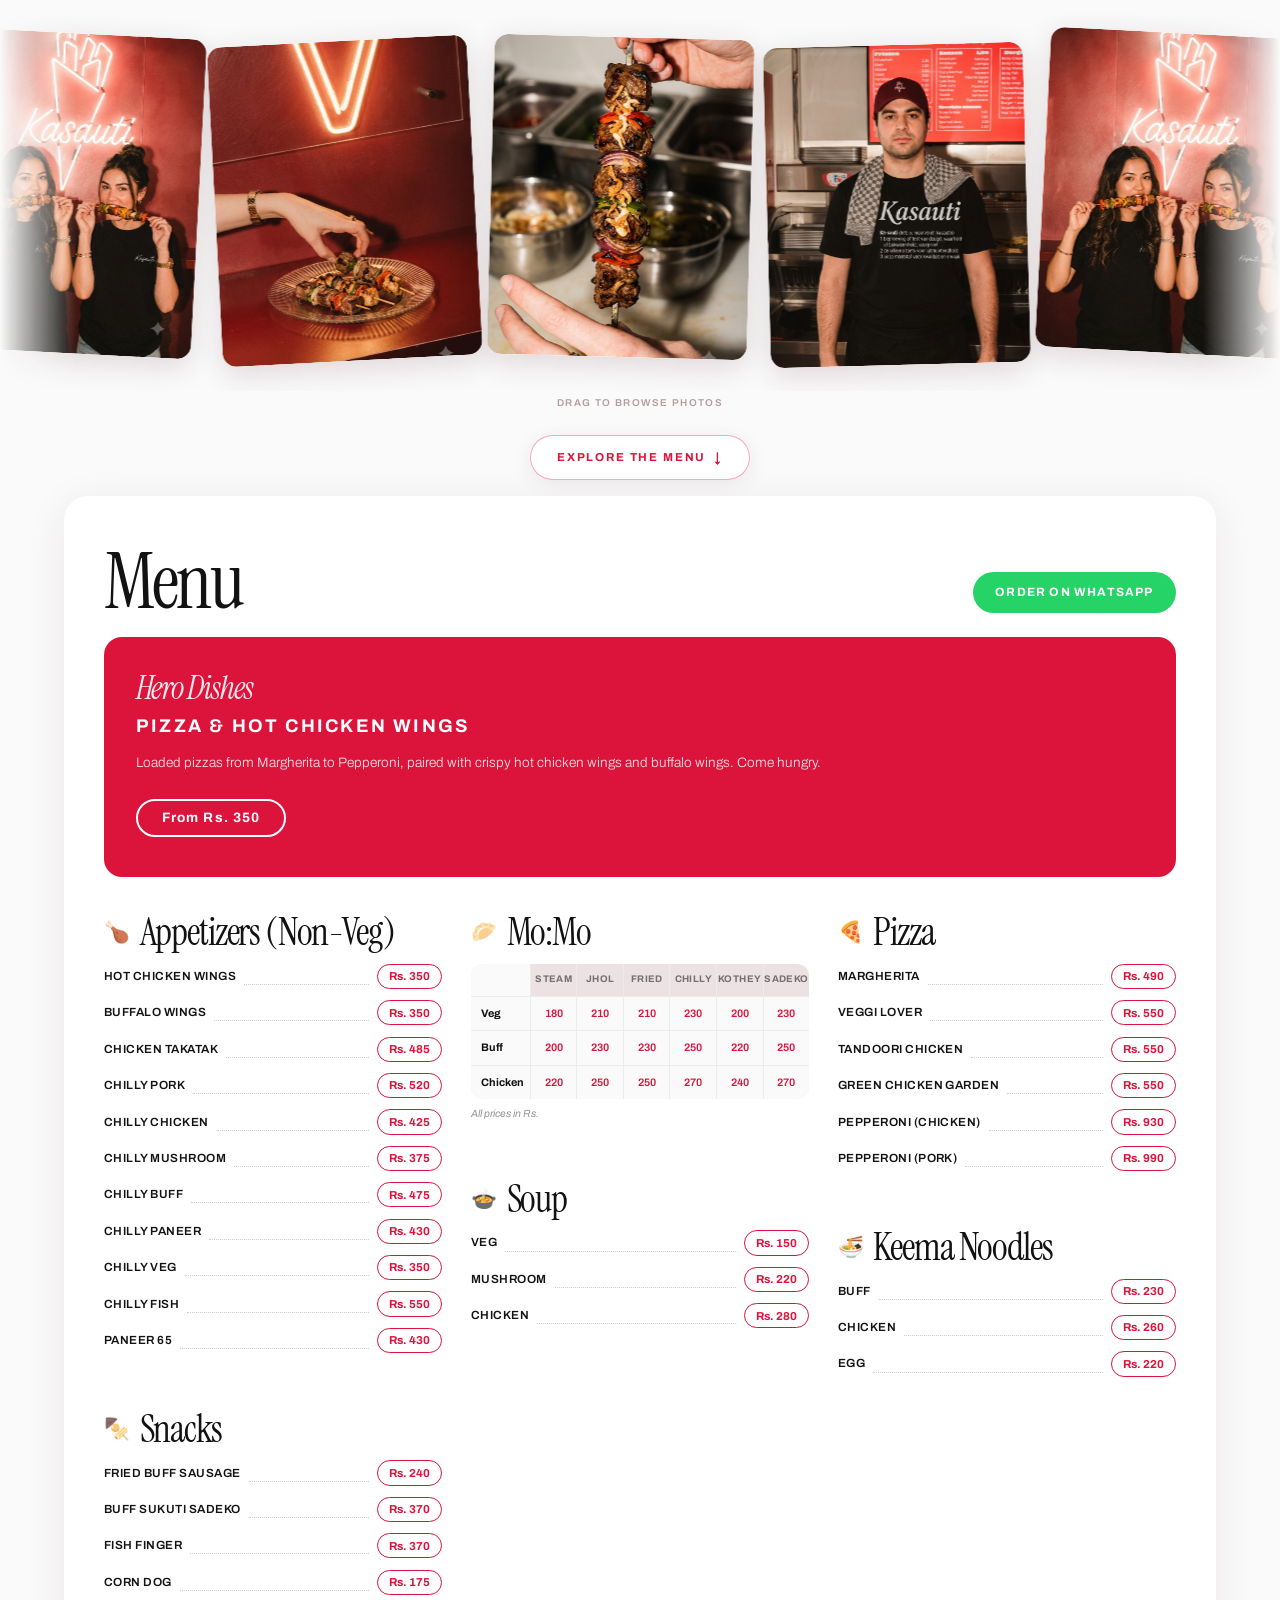
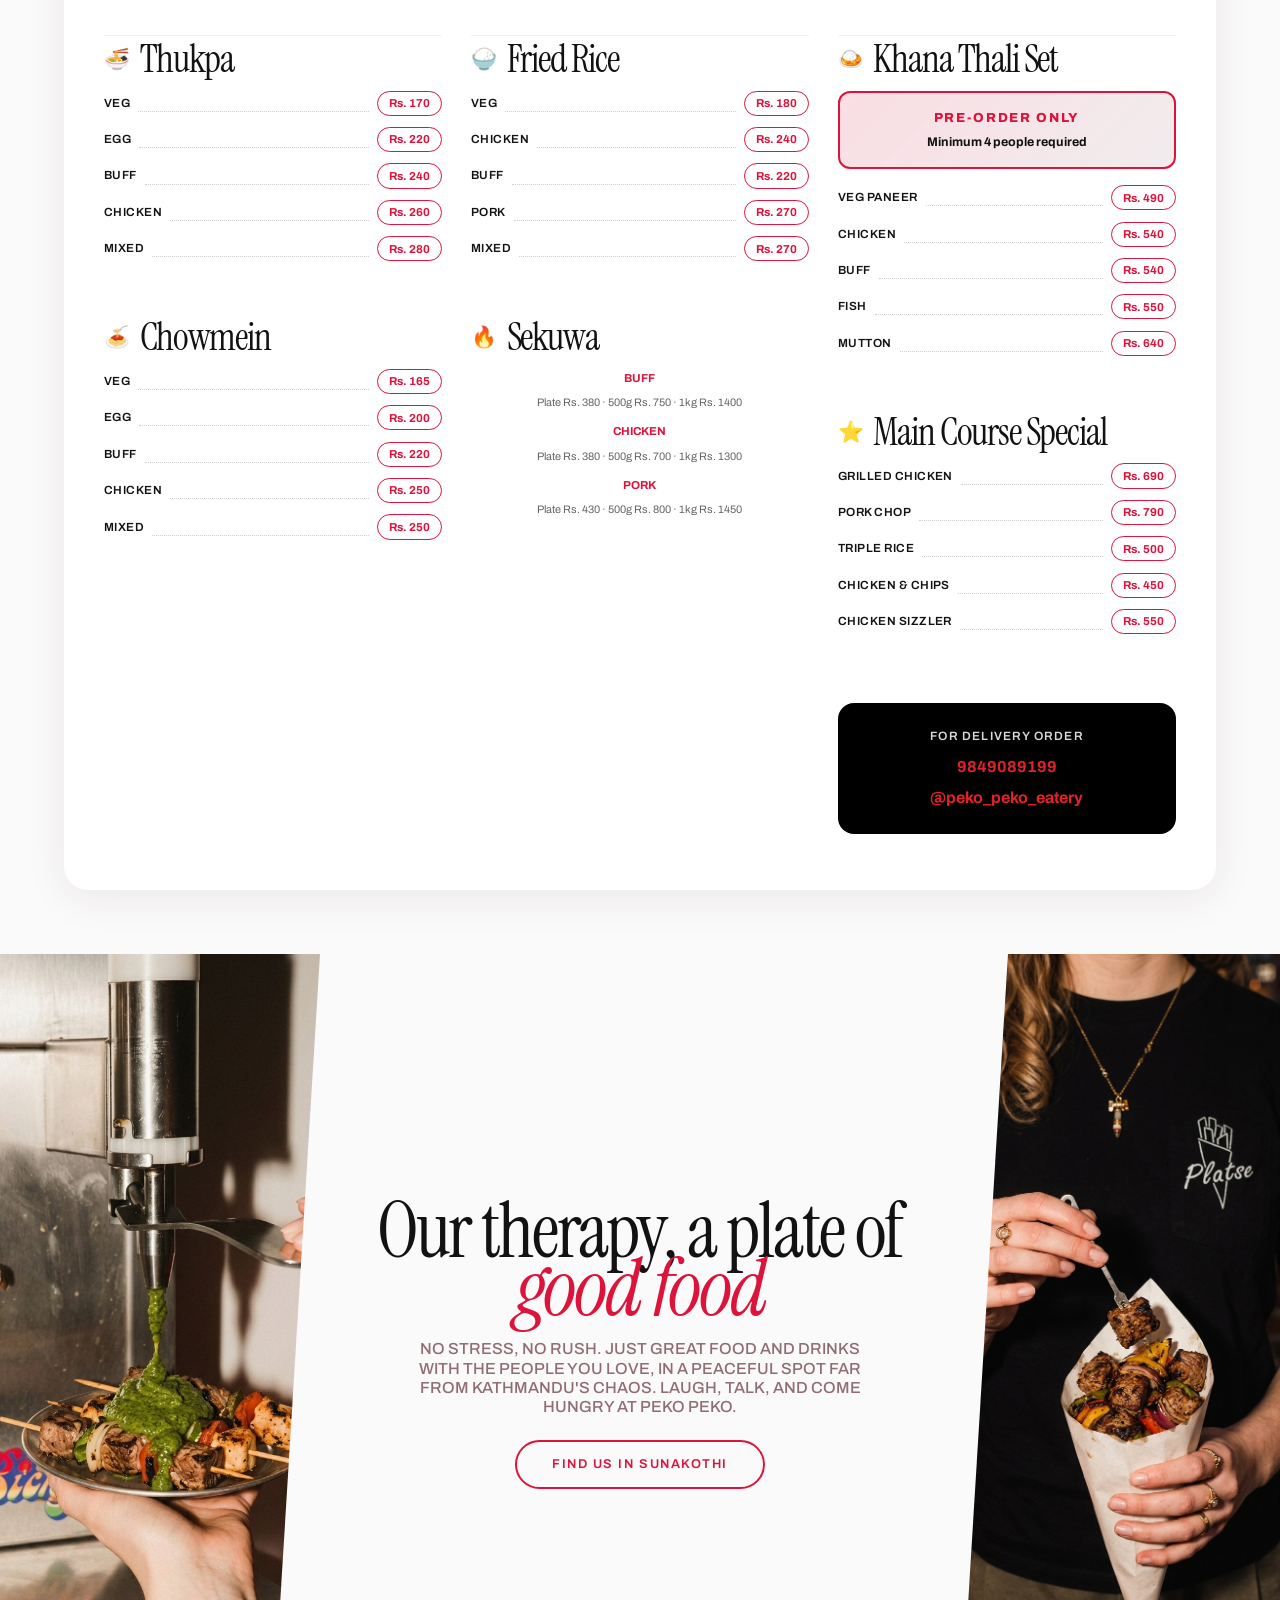
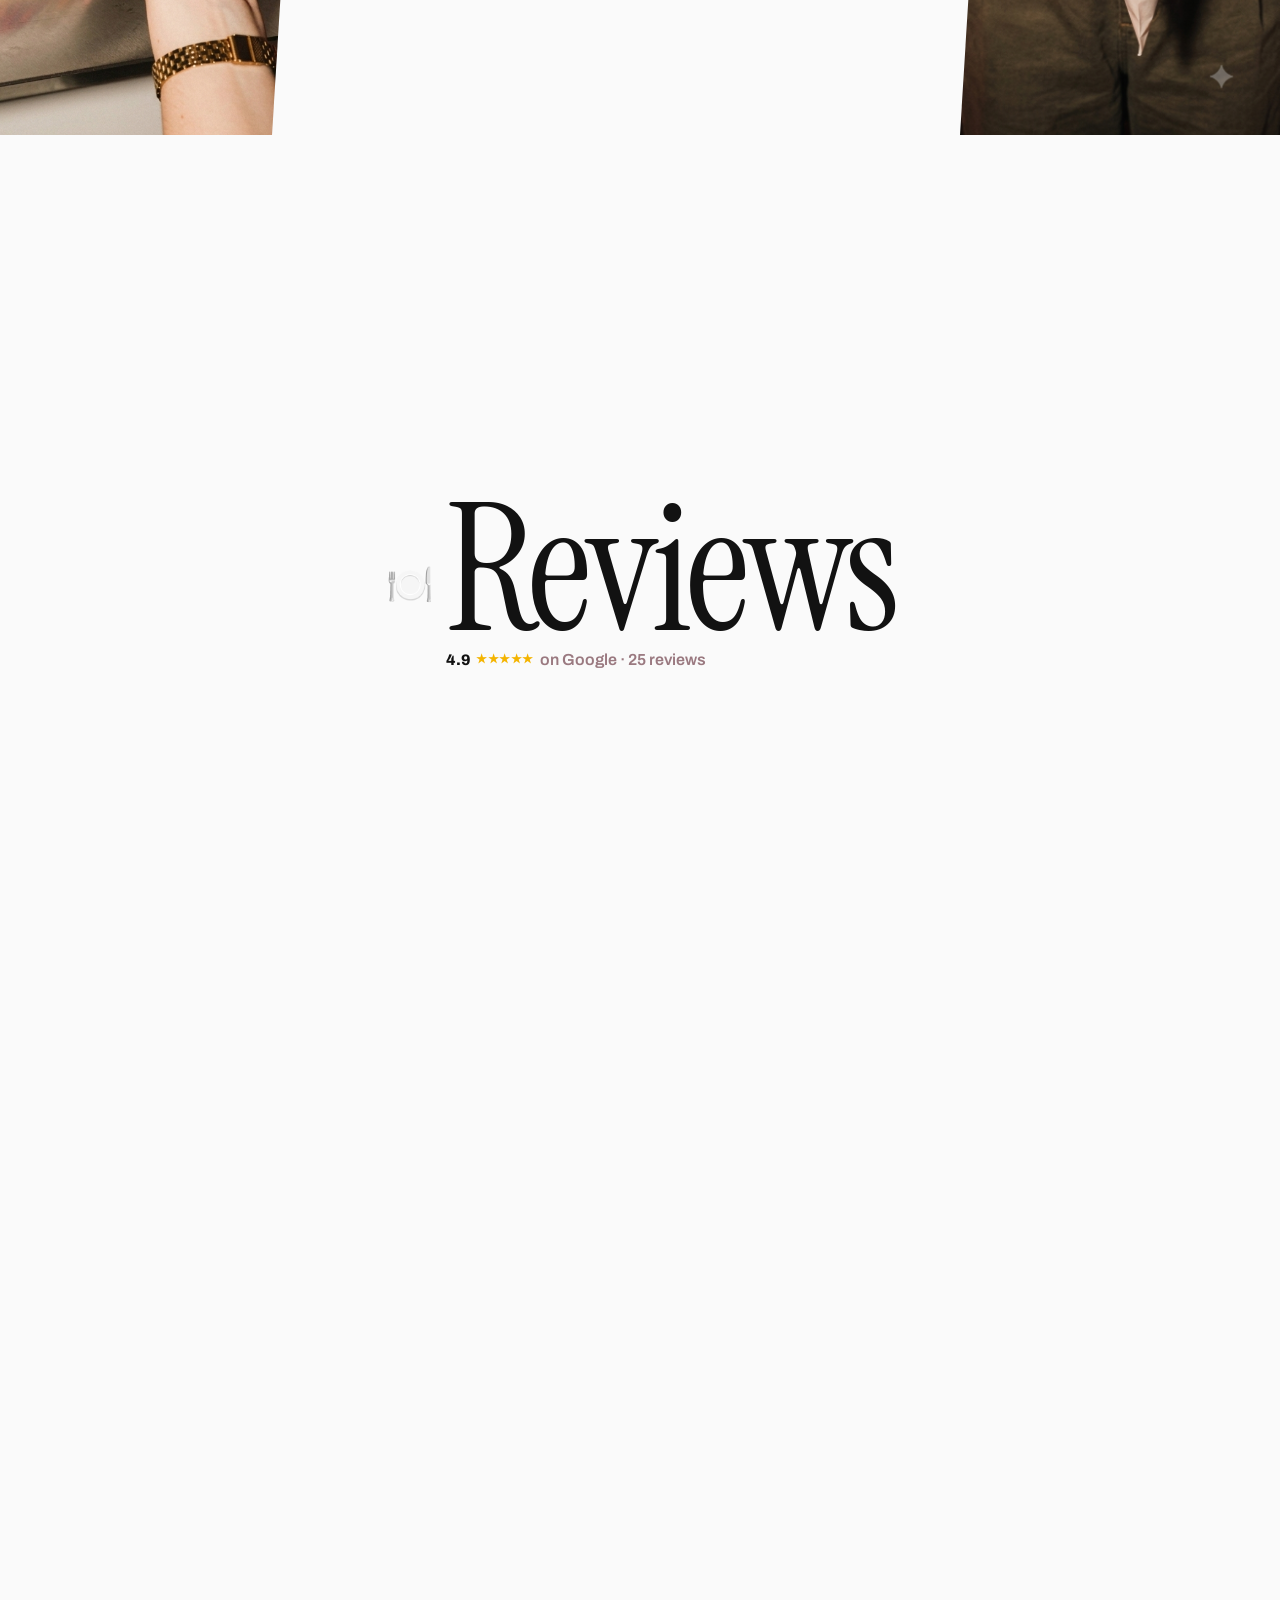
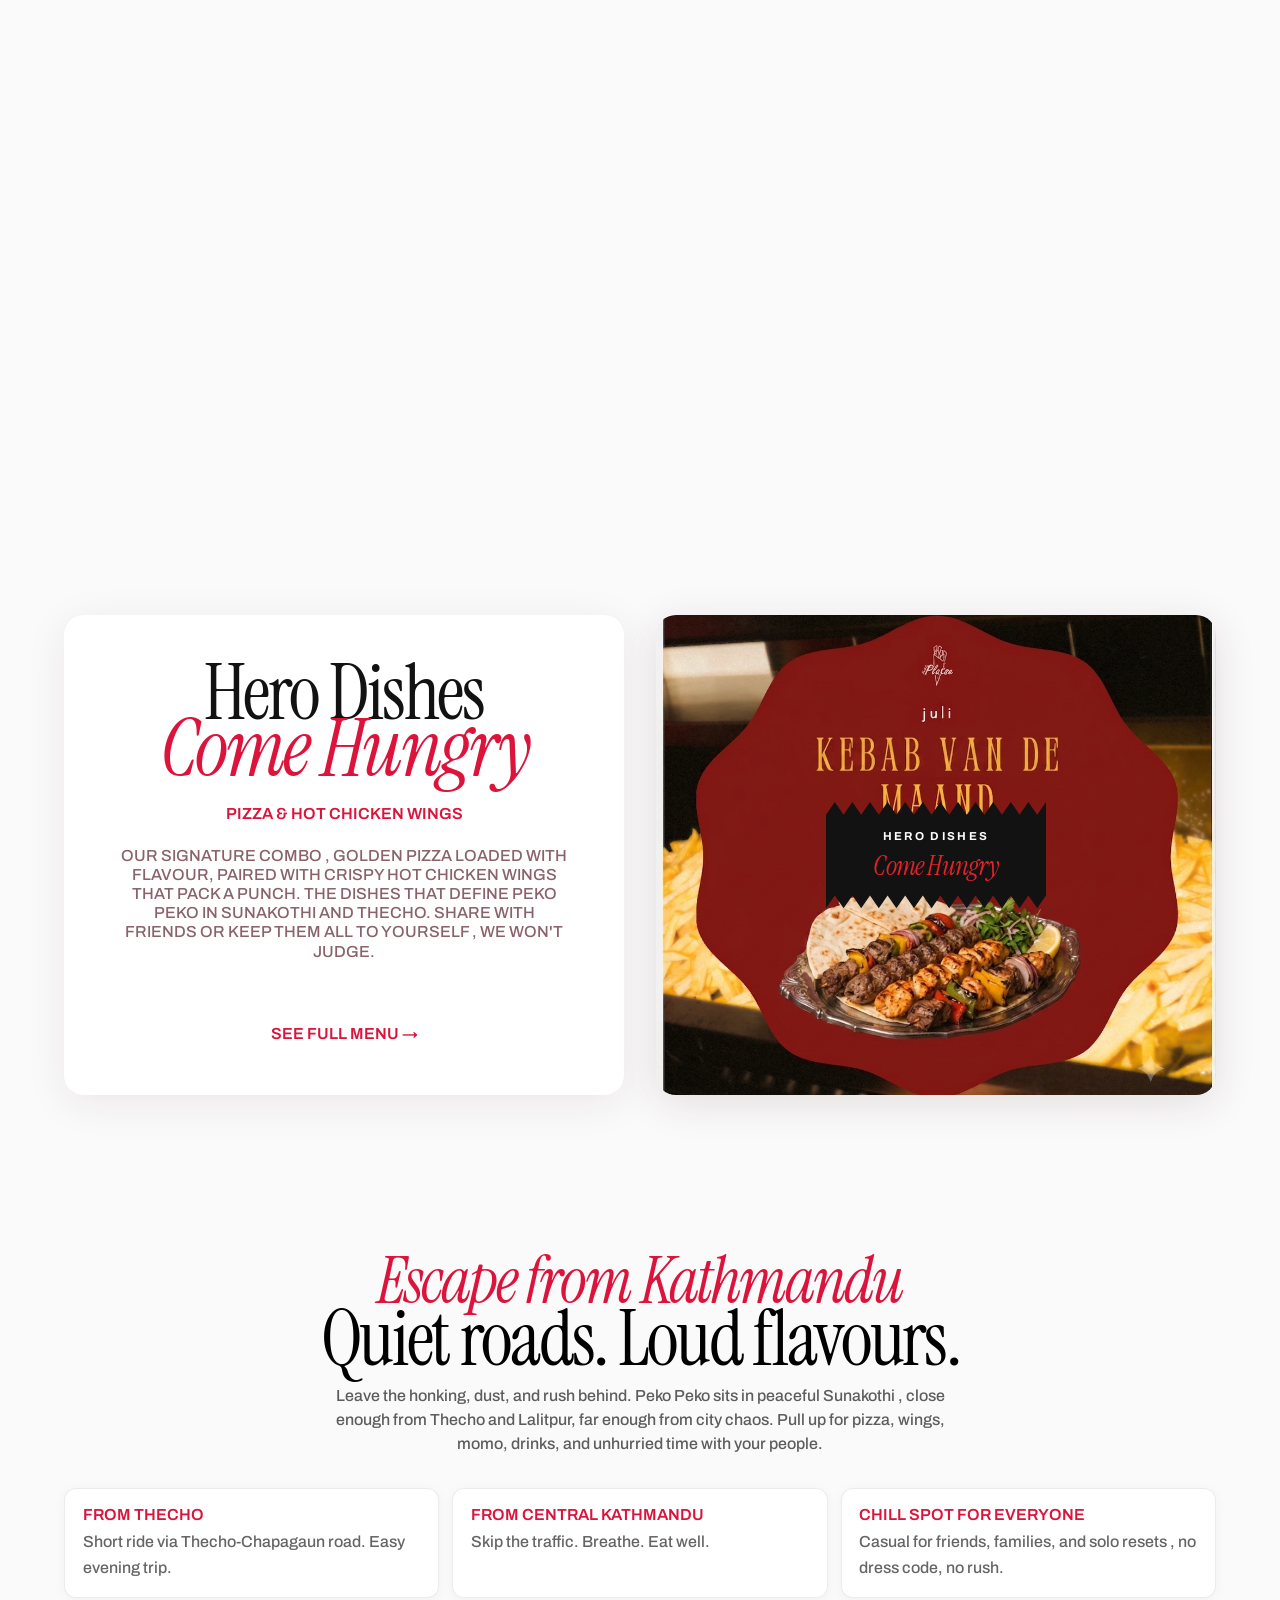
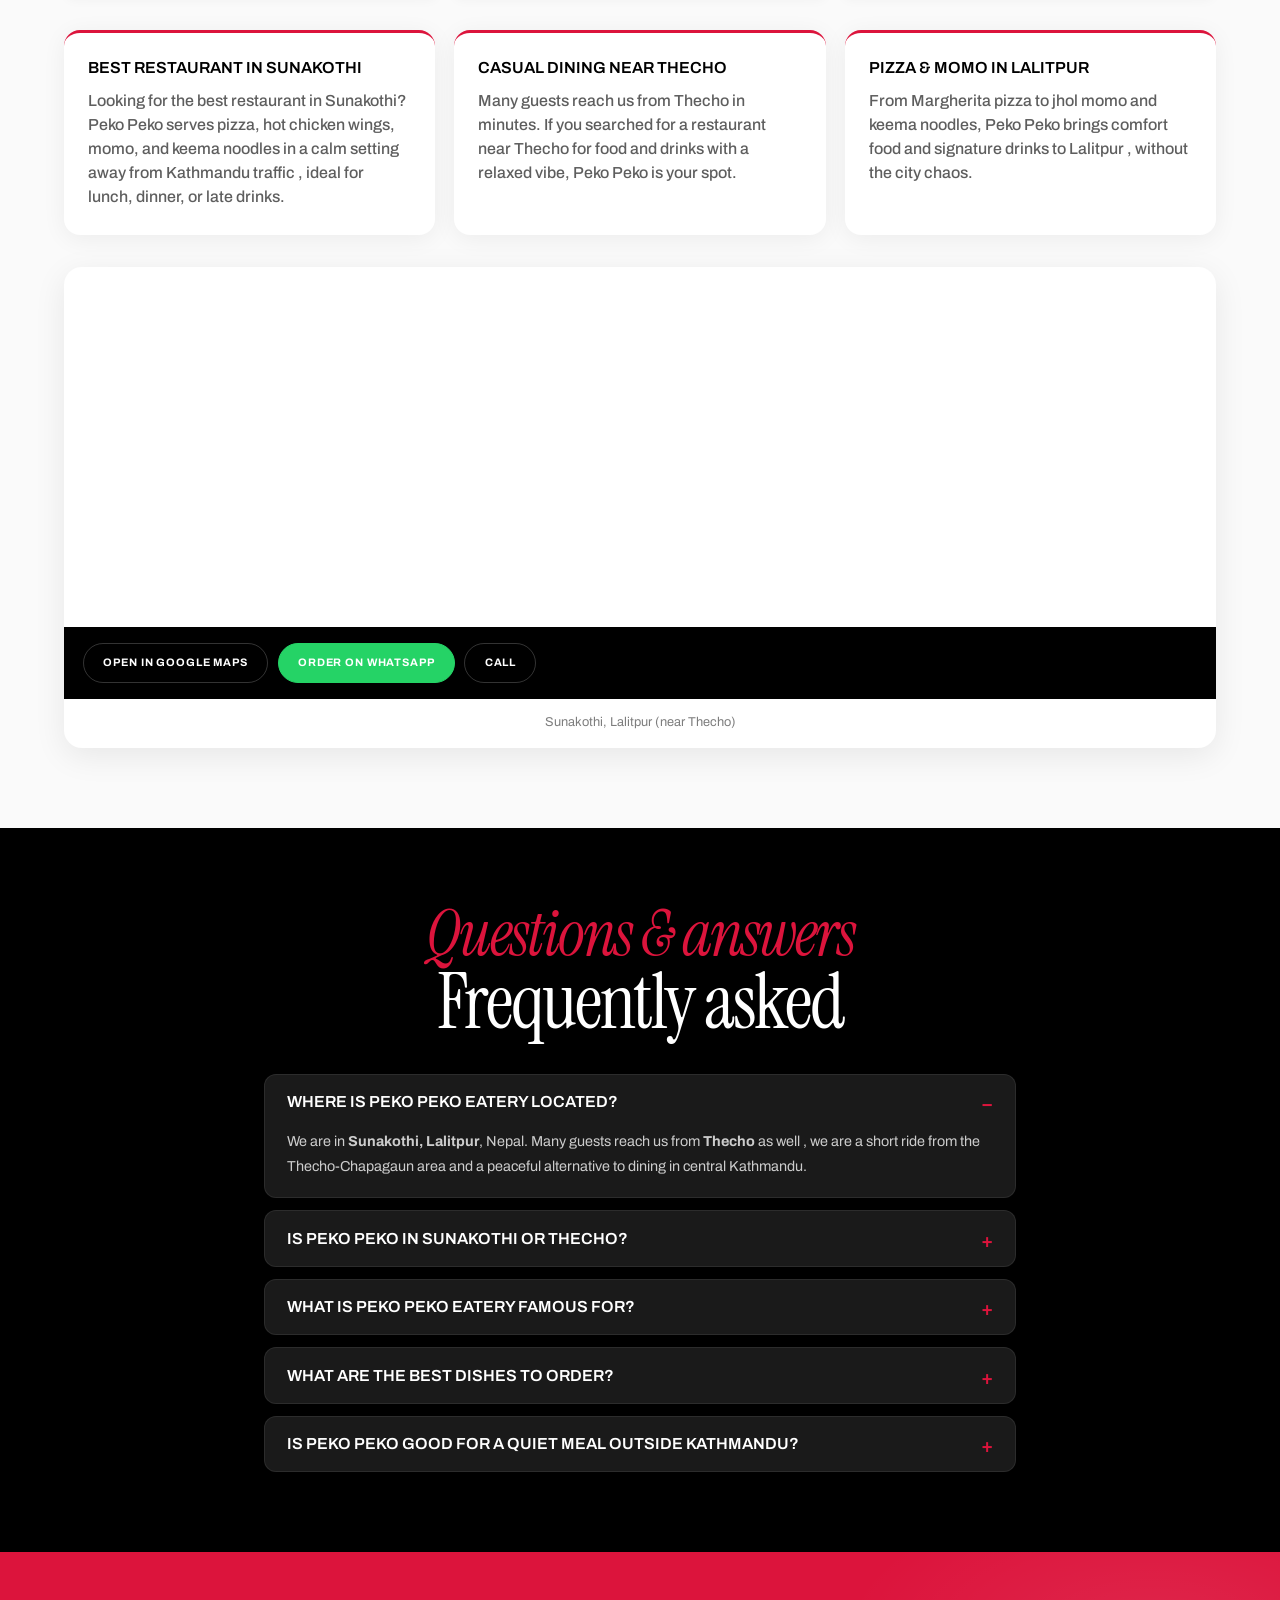
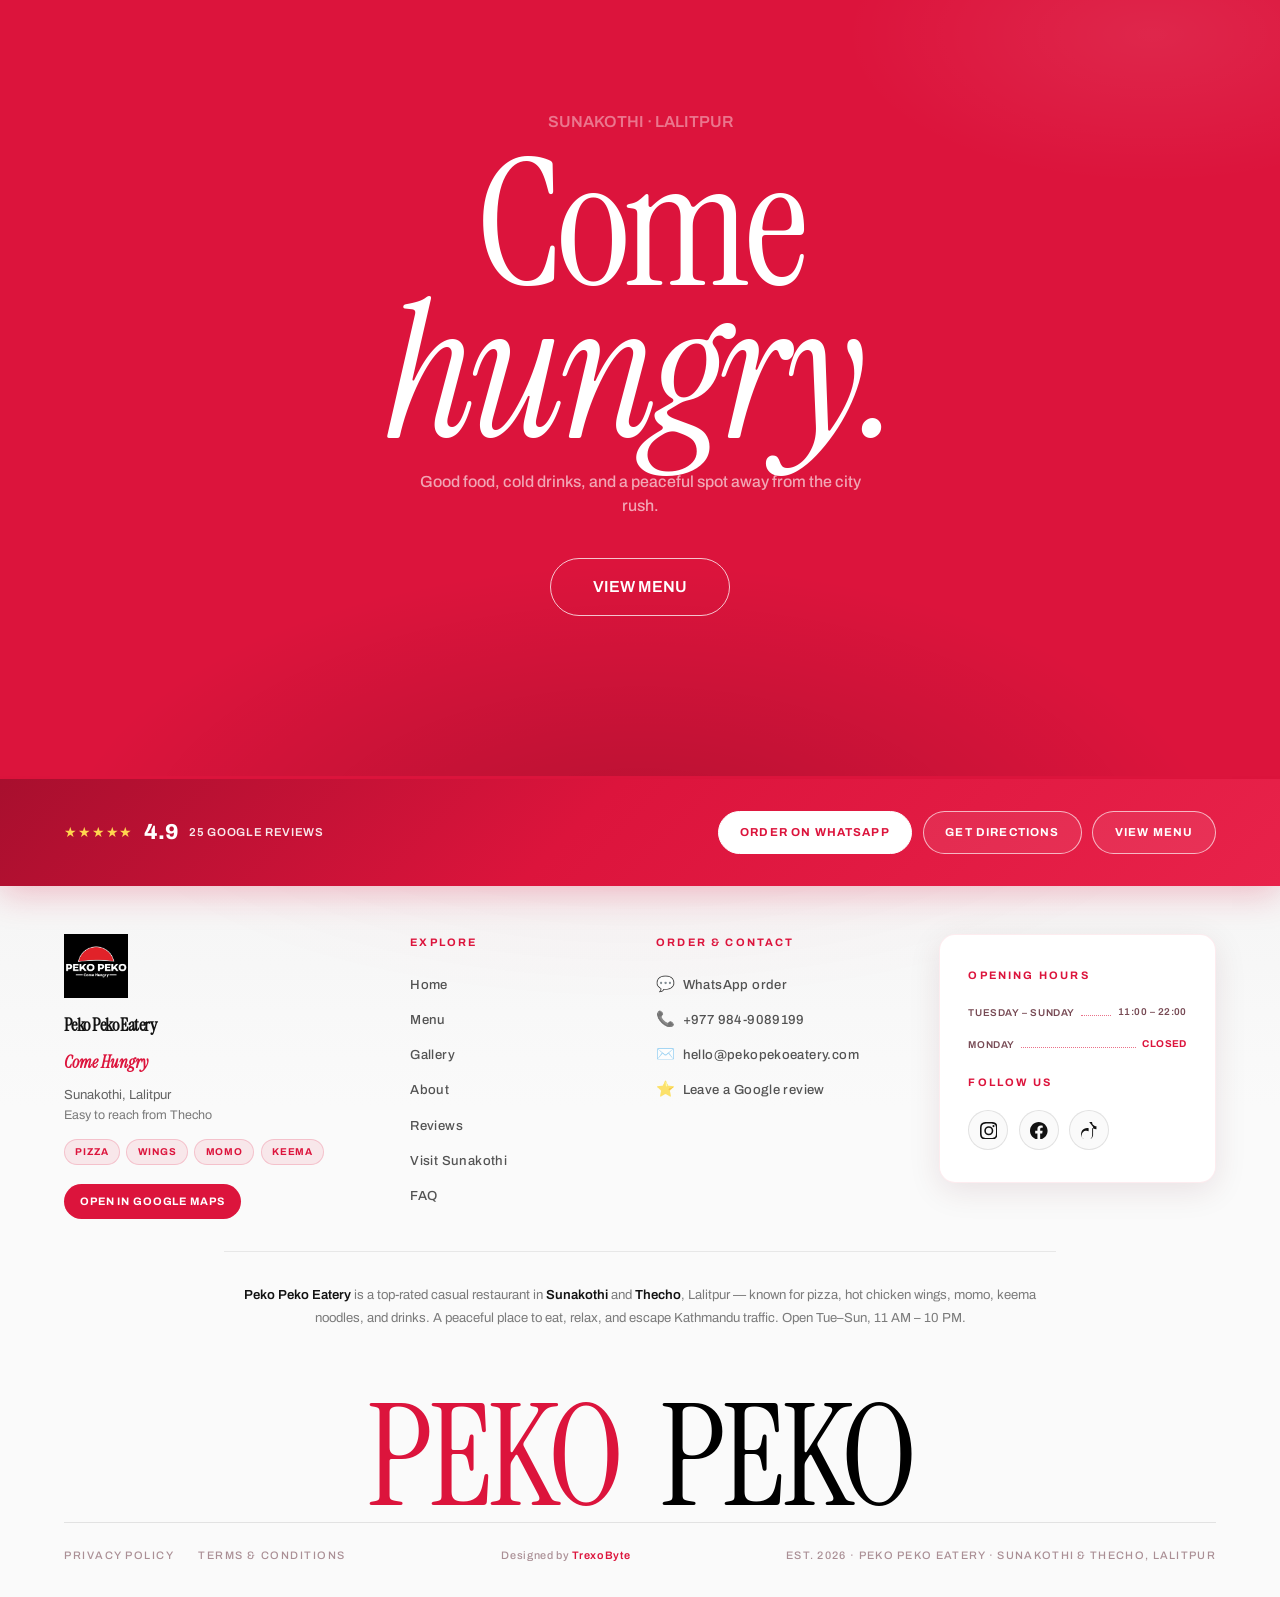
==== commit d2c2a17f: "fonts" ====
--- a/index.html
+++ b/index.html
@@ -46,7 +46,7 @@
     <!-- Google Fonts -->
     <link rel="preconnect" href="https://fonts.googleapis.com">
     <link rel="preconnect" href="https://fonts.gstatic.com" crossorigin>
-    <link href="https://fonts.googleapis.com/css2?family=Bodoni+Moda:ital,opsz,wght@0,6..96,400;0,6..96,700;1,6..96,400&family=Playfair+Display:ital,wght@0,400;0,600;0,700;1,400;1,600;1,700&family=Inter:wght@300;400;500;600;700;800;900&display=swap" rel="stylesheet">
+    <link href="https://fonts.googleapis.com/css2?family=Archivo:wght@400;500;600;700&family=Instrument+Serif:ital@0;1&display=swap" rel="stylesheet">
 
     <!-- Styles -->
     <link rel="stylesheet" href="style.css">
@@ -246,13 +246,10 @@
 
         <div class="container hero-content">
             <div class="hero-text-wrapper">
-                <div class="hero-headline">
-                    <h1 class="hero-title">
-                        <span class="hero-title-line">Peko Peko</span>
-                        <span class="hero-title-line">Eatery</span>
-                    </h1>
-                    <p class="hero-subtitle-script" data-i18n="hero.tagline">Come Hungry</p>
-                </div>
+                <h1 class="hero-headline">
+                    <span class="hero-title-name">Peko Peko Eatery</span>
+                    <span class="hero-title-script" data-i18n="hero.tagline">come hungry</span>
+                </h1>
                 <p class="hero-description" data-i18n="hero.desc">
                     Fresh pizza, hot wings, momo &amp; keema noodles in Sunakothi ,  a peaceful escape from Kathmandu traffic.
                 </p>
--- a/style.css
+++ b/style.css
@@ -19,9 +19,19 @@
     --color-black: #000000;
     --color-yellow-announce: #dc143c;
 
-    --font-heading: 'Bodoni Moda', 'Georgia', serif;
-    --font-accent: 'Playfair Display', 'Georgia', serif;
-    --font-sans: 'Inter', 'Segoe UI', sans-serif;
+    --font-display: 'Instrument Serif', 'Georgia', serif;
+    --font-body: 'Archivo', 'Segoe UI', sans-serif;
+    --font-heading: var(--font-display);
+    --font-accent: var(--font-display);
+    --font-sans: var(--font-body);
+    --font-hero-display: var(--font-display);
+    --font-hero-label: var(--font-body);
+
+    --type-serif-tight: 0.8;
+    --type-serif-normal: 1;
+    --type-serif-tracking: -0.03em;
+    --type-label-size: 1rem;
+    --type-label-lh: 1.2;
 
     --color-whatsapp: #25D366;
     --color-whatsapp-dark: #1DA851;
@@ -39,7 +49,7 @@
     text-size-adjust: 100%;
 }
 body {
-    font-family: var(--font-sans);
+    font-family: var(--font-body);
     font-weight: 400;
     letter-spacing: normal;
     background-color: var(--color-maroon);
@@ -51,29 +61,39 @@
 }
 
 p {
-    font-family: var(--font-sans);
+    font-family: var(--font-body);
     font-weight: 400;
     letter-spacing: normal;
 }
 
 /* ============================================
    GLOBAL TYPOGRAPHY ,  Rumbeke Platse system
+   Instrument Serif (display) + Archivo (labels/UI)
    ============================================ */
 
-/* Main headings ,  Bodoni Moda, tight tracking */
+/* Large serif display headings */
 h1, h2,
-.hero-title,
 .footer-callout,
 .menu-heading,
 .about-heading,
 .gallery-heading-main,
 .cta-heading-main,
 .featured-title-serif,
-.prefooter-headline {
-    font-family: var(--font-heading);
-    font-weight: 700;
-    letter-spacing: -0.04em;
+.prefooter-headline,
+.reviews-heading,
+.faq-heading,
+.visit-heading,
+.escape-heading,
+.atmosphere-heading,
+.drinks-heading,
+.locseo-main-heading,
+.menu-category-title,
+.footer-statement {
+    font-family: var(--font-display);
+    font-weight: 400;
+    letter-spacing: var(--type-serif-tracking);
     text-transform: none;
+    line-height: var(--type-serif-tight);
 }
 
 .footer-callout,
@@ -81,7 +101,7 @@
     text-transform: uppercase;
 }
 
-/* Subtitles & accent words ,  Playfair Display italic */
+/* Serif italic accents ,  same family as Rumbeke */
 .subtitle,
 .accent-text,
 .hero-subtitle-script,
@@ -92,15 +112,22 @@
 .prefooter-headline-accent,
 .menu-featured-label,
 .featured-badge-tagline,
-.reviews-heading {
-    font-family: var(--font-accent);
+.about-quote,
+.quote-mark,
+.faq-subtitle,
+.visit-subtitle,
+.escape-subtitle,
+.atmosphere-subtitle,
+.drinks-subtitle {
+    font-family: var(--font-display);
     font-style: italic;
-    font-weight: 600;
+    font-weight: 400;
     color: var(--color-accent);
-    letter-spacing: normal;
-}
-
-/* Body, navigation, menu & prices ,  Inter */
+    letter-spacing: var(--type-serif-tracking);
+    line-height: var(--type-serif-tight);
+}
+
+/* Archivo ,  nav, labels, menu, buttons, body UI */
 nav a,
 .nav-link,
 .menu-item,
@@ -123,8 +150,25 @@
 .footer-meta-right,
 .review-text,
 .review-author,
-.announcement-text {
-    font-family: var(--font-sans);
+.announcement-text,
+.gallery-subtitle,
+.about-intro,
+.about-invite,
+.cta-description,
+.prefooter-eyebrow,
+.prefooter-sub,
+.faq-question,
+.faq-answer,
+.visit-intro,
+.escape-intro,
+.atmosphere-intro,
+.drinks-intro,
+.locseo-text,
+.footer-seo-text,
+.open-badge,
+.lang-toggle,
+.mobile-action-bar__btn {
+    font-family: var(--font-body);
     letter-spacing: normal;
 }
 
@@ -158,8 +202,8 @@
 .announcement-track { display: flex; white-space: nowrap; animation: marquee-scroll 20s linear infinite; }
 .announcement-text {
     display: inline-block; padding: 0 3rem;
-    font-family: var(--font-sans); font-size: 0.85rem; font-weight: 700;
-    letter-spacing: 0.08em; text-transform: uppercase;
+    font-family: var(--font-body); font-size: var(--type-label-size); font-weight: 600;
+    letter-spacing: normal; text-transform: uppercase;
     color: var(--color-white); line-height: 2.5rem;
 }
 @keyframes marquee-scroll { 0% { transform: translateX(0); } 100% { transform: translateX(-50%); } }
@@ -194,10 +238,10 @@
     align-items: center;
     flex-shrink: 0;
     margin-right: 1.5rem;
-    font-family: var(--font-heading);
+    font-family: var(--font-display);
     font-size: 1.5rem;
-    font-weight: 700;
-    letter-spacing: -0.04em;
+    font-weight: 400;
+    letter-spacing: var(--type-serif-tracking);
     color: var(--color-white);
     transition: opacity var(--transition-speed) ease;
 }
@@ -207,7 +251,7 @@
 .logo-text { background: linear-gradient(135deg, var(--color-gold), var(--color-gold-light)); -webkit-background-clip: text; -webkit-text-fill-color: transparent; background-clip: text; }
 .nav-menu { margin-right: auto; }
 .nav-list { display: flex; align-items: center; gap: 2rem; }
-.nav-link { position: relative; font-size: 0.8rem; font-weight: 600; color: var(--color-off-white); padding: 0.4rem 0; transition: color var(--transition-speed) ease; }
+.nav-link { position: relative; font-size: var(--type-label-size); font-weight: 600; text-transform: uppercase; color: var(--color-off-white); padding: 0.4rem 0; transition: color var(--transition-speed) ease; }
 .nav-link:hover { color: var(--color-crimson-light); }
 .nav-link:hover::after { width: 100%; }
 .nav-link::after { content: ''; position: absolute; bottom: 0; left: 0; width: 0; height: 2px; background: var(--color-crimson); transition: width var(--transition-speed) ease; }
@@ -230,10 +274,17 @@
     padding: 1rem 0 5.5rem;
 }
 
+.hero-content.container {
+    max-width: 100%;
+    padding-left: 5%;
+    padding-right: 5%;
+}
+
 .hero-text-wrapper {
     text-align: center;
     width: 100%;
-    max-width: 54rem;
+    max-width: 100%;
+    padding: 0 0.5rem;
     animation: hero-fade-in 1.2s ease forwards;
 }
 
@@ -243,53 +294,61 @@
 }
 
 .hero-headline {
-    position: relative;
+    display: block;
+    width: 100%;
     margin: 0 auto 2.25rem;
-    max-width: 100%;
-}
-
-.hero-title {
-    display: flex;
-    flex-direction: column;
-    align-items: center;
-    gap: 0;
-    margin: 0;
-    font-size: clamp(3.4rem, 11.5vw, 7.25rem);
-    font-weight: 700;
-    line-height: 0.9;
-    letter-spacing: -0.035em;
+    padding: 0;
+    font-family: var(--font-hero-display);
+    font-size: clamp(2.75rem, 11.8vw, 10.5rem);
+    font-weight: 400;
+    font-style: normal;
+    line-height: 0.8;
+    letter-spacing: -0.03em;
     color: var(--color-white);
-    text-shadow: 0 6px 40px rgba(0, 0, 0, 0.35);
-}
-
-.hero-title-line {
+    text-transform: none;
+    text-shadow: none;
+}
+
+.hero-title-name {
     display: block;
-}
-
-.hero-subtitle-script {
-    margin: 0;
-    padding: 0;
-    font-size: clamp(2.35rem, 7.5vw, 4.75rem);
+    white-space: nowrap;
+}
+
+.hero-title-script {
+    display: block;
+    margin-top: 0.2em;
+    font-family: var(--font-hero-display);
+    font-style: italic;
     font-weight: 400;
-    font-style: italic;
-    line-height: 0.95;
+    font-size: 0.66em;
+    line-height: 0.8;
+    letter-spacing: -0.03em;
     color: var(--color-crimson-light);
-    transform: translateY(clamp(-0.55rem, -1.8vw, -1.1rem));
-    position: relative;
-    z-index: 2;
-    text-shadow: none;
+    text-transform: lowercase;
+    transform: translateY(-0.08em);
 }
 
 .hero-description {
-    font-family: var(--font-sans);
-    font-size: clamp(0.62rem, 1.15vw, 0.74rem);
+    font-family: var(--font-hero-label);
+    font-size: 1rem;
     font-weight: 500;
-    letter-spacing: 0.16em;
-    text-transform: uppercase;
-    line-height: 1.9;
-    color: rgba(255, 255, 255, 0.68);
-    max-width: 36rem;
-    margin: 0 auto 2.75rem;
+    letter-spacing: normal;
+    text-transform: uppercase;
+    line-height: 1.2;
+    color: rgba(255, 255, 255, 0.9);
+    max-width: 28.125rem;
+    margin: 0 auto 3.25rem;
+}
+
+.hero-actions .btn {
+    min-width: 11.5rem;
+    min-height: 3.35rem;
+    padding: 0.85rem 2.25rem;
+    font-family: var(--font-hero-label);
+    font-size: 0.875rem;
+    font-weight: 600;
+    letter-spacing: normal;
+    text-transform: uppercase;
 }
 
 .hero-actions {
@@ -297,15 +356,19 @@
     flex-wrap: wrap;
     justify-content: center;
     align-items: center;
-    gap: 0.85rem 1rem;
-}
-
-.hero-actions .btn {
-    min-width: 10.5rem;
-    padding: 0.95rem 2.1rem;
-    font-size: 0.68rem;
-    font-weight: 700;
-    letter-spacing: 0.14em;
+    gap: 1rem 1.25rem;
+}
+
+.hero-footer .footer-address,
+.hero-footer .footer-est {
+    font-family: var(--font-hero-label);
+    font-size: 1rem;
+    font-weight: 600;
+    letter-spacing: normal;
+    text-transform: uppercase;
+    line-height: 1.2;
+    color: rgba(255, 255, 255, 0.55);
+    font-style: normal;
 }
 
 .hero-footer {
@@ -338,7 +401,8 @@
     font-style: normal;
     line-height: 1.4;
 }
-.btn { display: inline-flex; align-items: center; justify-content: center; padding: 0.85rem 2.2rem; font-size: 0.8rem; font-weight: 600; border-radius: 50px; border: 2px solid transparent; cursor: pointer; transition: all var(--transition-speed) ease; text-transform: uppercase; min-width: 180px; }
+
+.btn { display: inline-flex; align-items: center; justify-content: center; padding: 0.85rem 2.2rem; font-family: var(--font-body); font-size: var(--type-label-size); font-weight: 600; border-radius: 50px; border: 2px solid transparent; cursor: pointer; transition: all var(--transition-speed) ease; text-transform: uppercase; min-width: 180px; line-height: var(--type-label-lh); }
 .btn-outline { background: transparent; color: var(--color-white); }
 .btn-outline--gold,
 .btn-outline--white { border-color: var(--color-white); color: var(--color-white); }
@@ -367,14 +431,14 @@
 .about-image-stack:hover .about-img-wrapper--left { transform: rotate(-2deg) translateY(-4px); box-shadow: 0 18px 50px rgba(74,14,27,0.28); }
 .about-image-stack:hover .about-img-wrapper--right { transform: rotate(2deg) translateY(-4px); box-shadow: 0 18px 50px rgba(74,14,27,0.28); }
 .about-owner-content { padding: 1rem 0; }
-.about-subtitle { font-size: clamp(1.6rem, 3vw, 2.4rem); margin-bottom: 0.1em; line-height: 1.2; }
-.about-heading { font-size: clamp(2.2rem, 4.5vw, 3.2rem); color: var(--color-maroon); line-height: 1.1; margin-bottom: 1.2rem; }
-.about-intro { font-size: clamp(0.95rem, 1.2vw, 1.05rem); color: rgba(74,14,27,0.78); line-height: 1.7; margin-bottom: 1.8rem; }
-.about-quote { position: relative; font-family: var(--font-accent); font-size: clamp(1.15rem, 1.8vw, 1.45rem); font-weight: 600; font-style: italic; color: var(--color-maroon); line-height: 1.6; padding: 1.5rem 1.8rem; margin-bottom: 1.8rem; background: rgba(220,20,60,0.06); border-left: 4px solid var(--color-crimson); border-radius: 0 12px 12px 0; }
-.quote-mark { font-family: var(--font-accent); font-size: 2.8rem; font-weight: 700; font-style: italic; color: var(--color-crimson); line-height: 0; vertical-align: -0.3em; opacity: 0.7; }
+.about-subtitle { font-size: clamp(2rem, 5vw, 4rem); margin-bottom: 0.05em; line-height: var(--type-serif-tight); }
+.about-heading { font-size: clamp(2.5rem, 6vw, 6rem); color: var(--color-maroon); line-height: var(--type-serif-tight); margin-bottom: 1.5rem; }
+.about-intro { font-size: var(--type-label-size); font-weight: 500; line-height: var(--type-label-lh); color: rgba(74,14,27,0.78); margin-bottom: 1.8rem; }
+.about-quote { position: relative; font-size: clamp(1.35rem, 2.2vw, 2.25rem); font-weight: 400; font-style: italic; color: var(--color-maroon); line-height: 1.2; padding: 1.5rem 1.8rem; margin-bottom: 1.8rem; background: rgba(220,20,60,0.06); border-left: 4px solid var(--color-crimson); border-radius: 0 12px 12px 0; }
+.quote-mark { font-size: 2.8rem; font-weight: 400; font-style: italic; color: var(--color-crimson); line-height: 0; vertical-align: -0.3em; opacity: 0.7; }
 .quote-mark--open { margin-right: 0.15em; }
 .quote-mark--close { margin-left: 0.15em; }
-.about-invite { font-family: var(--font-sans); font-size: clamp(0.95rem, 1.2vw, 1.05rem); font-weight: 500; color: var(--color-maroon); line-height: 1.7; }
+.about-invite { font-size: var(--type-label-size); font-weight: 500; line-height: 1.5; color: var(--color-maroon); }
 
 /* ============================================
    8. GALLERY HIGHLIGHT SECTION
@@ -386,10 +450,10 @@
     position: relative;
 }
 .gallery-header { text-align: center; margin-bottom: 3rem; }
-.gallery-subtitle { font-family: var(--font-sans); font-size: 0.65rem; font-weight: 700; letter-spacing: 0.2em; text-transform: uppercase; color: rgba(74,14,27,0.55); margin-bottom: 0.8rem; }
-.gallery-heading { font-size: clamp(1.6rem, 3.5vw, 2.6rem); color: var(--color-maroon); line-height: 1.25; display: flex; flex-direction: column; align-items: center; gap: 0.1em; }
+.gallery-subtitle { font-size: var(--type-label-size); font-weight: 500; letter-spacing: normal; text-transform: uppercase; color: rgba(74,14,27,0.55); margin-bottom: 0.8rem; line-height: var(--type-label-lh); }
+.gallery-heading { font-size: clamp(2.5rem, 6vw, 6rem); color: var(--color-maroon); line-height: var(--type-serif-tight); display: flex; flex-direction: column; align-items: center; gap: 0.05em; }
 .gallery-heading-main { display: block; }
-.gallery-heading-accent { font-size: clamp(2.4rem, 6vw, 4.2rem); line-height: 1; display: block; margin-top: -0.15em; }
+.gallery-heading-accent { font-size: clamp(2.5rem, 7vw, 5rem); line-height: var(--type-serif-tight); display: block; margin-top: -0.12em; }
 .gallery-track-wrapper {
     width: 100%;
     overflow: hidden;
@@ -498,7 +562,7 @@
     flex-wrap: wrap;
     margin-bottom: 1.5rem;
 }
-.menu-heading { font-size: clamp(2.8rem, 5vw, 3.8rem); color: var(--color-maroon); margin-bottom: 0; line-height: 1.1; }
+.menu-heading { font-size: clamp(2.5rem, 6vw, 6rem); color: var(--color-maroon); margin-bottom: 0; line-height: var(--type-serif-tight); }
 .menu-order-cta {
     display: inline-flex;
     align-items: center;
@@ -669,7 +733,7 @@
 .menu-category:last-child { margin-bottom: 0; }
 .menu-category-header { display: flex; align-items: center; gap: 0.6rem; margin-bottom: 1rem; }
 .menu-category-icon { font-size: 1.3rem; line-height: 1; }
-.menu-category-title { font-size: clamp(1.15rem, 2vw, 1.4rem); letter-spacing: -0.03em; color: var(--color-maroon); }
+.menu-category-title { font-size: clamp(1.5rem, 3vw, 2.5rem); letter-spacing: var(--type-serif-tracking); color: var(--color-maroon); line-height: var(--type-serif-tight); }
 .menu-items { list-style: none; display: flex; flex-direction: column; gap: 0.7rem; }
 .menu-item { display: flex; align-items: center; gap: 0.5rem; }
 .menu-item-name { font-size: 0.82rem; color: var(--color-maroon); overflow: hidden; text-overflow: ellipsis; flex-shrink: 1; min-width: 0; }
@@ -685,10 +749,10 @@
 .cta-image--right { clip-path: polygon(15% 0, 100% 0, 100% 100%, 0 100%); }
 .cta-img { width: 100%; height: 100%; object-fit: cover; display: block; }
 .cta-content { display: flex; flex-direction: column; align-items: center; justify-content: center; text-align: center; padding: 4rem 2.5rem; gap: 1.2rem; }
-.cta-heading { font-size: clamp(1.5rem, 3.5vw, 2.6rem); color: var(--color-maroon); line-height: 1.25; display: flex; flex-direction: column; align-items: center; gap: 0.1em; }
+.cta-heading { font-size: clamp(2.5rem, 6vw, 6rem); color: var(--color-maroon); line-height: var(--type-serif-tight); display: flex; flex-direction: column; align-items: center; gap: 0.05em; }
 .cta-heading-main { display: block; }
-.cta-heading-accent { font-size: clamp(2.2rem, 6vw, 4rem); line-height: 1; display: block; margin-top: -0.15em; }
-.cta-description { font-family: var(--font-sans); font-size: clamp(0.6rem, 1vw, 0.72rem); font-weight: 700; letter-spacing: 0.2em; text-transform: uppercase; color: rgba(74,14,27,0.6); max-width: 500px; line-height: 1.7; }
+.cta-heading-accent { font-size: clamp(2.5rem, 7vw, 5rem); line-height: var(--type-serif-tight); display: block; margin-top: -0.12em; }
+.cta-description { font-size: var(--type-label-size); font-weight: 500; letter-spacing: normal; text-transform: uppercase; color: rgba(74,14,27,0.6); max-width: 28.125rem; line-height: var(--type-label-lh); }
 .cta-btn { display: inline-flex; align-items: center; justify-content: center; font-family: var(--font-sans); font-size: 0.8rem; font-weight: 600; letter-spacing: 0.12em; color: var(--color-crimson); border: 2px solid var(--color-crimson); border-radius: 50px; padding: 0.75rem 2.2rem; background: transparent; text-transform: uppercase; cursor: pointer; transition: all var(--transition-speed) ease; margin-top: 0.3rem; }
 .cta-btn:hover { background: var(--color-crimson); color: var(--color-white); box-shadow: 0 0 20px rgba(196,30,58,0.35); transform: translateY(-2px); }
 
@@ -762,10 +826,11 @@
     align-items: center;
     gap: 0.35rem;
     flex-wrap: wrap;
-    font-family: var(--font-sans);
-    font-size: 0.72rem;
+    font-family: var(--font-body);
+    font-size: var(--type-label-size);
     font-weight: 600;
-    letter-spacing: 0.04em;
+    letter-spacing: normal;
+    text-transform: uppercase;
     color: rgba(74, 14, 27, 0.55);
     pointer-events: auto;
     transition: color var(--transition-speed) ease;
@@ -792,8 +857,9 @@
 }
 
 .reviews-heading {
-    font-size: clamp(3.5rem, 14vw, 9rem);
-    line-height: 0.95;
+    font-size: clamp(3.5rem, 14vw, 12.5rem);
+    line-height: var(--type-serif-tight);
+    color: var(--color-maroon);
     white-space: nowrap;
 }
 
@@ -844,23 +910,22 @@
 }
 
 .review-text {
-    font-family: var(--font-sans);
-    font-size: 0.82rem;
+    font-size: var(--type-label-size);
     font-weight: 500;
     color: rgba(26, 10, 14, 0.85);
-    line-height: 1.6;
+    line-height: var(--type-label-lh);
     margin-bottom: 1rem;
     text-transform: uppercase;
-    letter-spacing: 0.03em;
+    letter-spacing: normal;
 }
 
 .review-author {
-    font-family: var(--font-sans);
-    font-size: 0.8rem;
+    font-size: var(--type-label-size);
     font-weight: 400;
     color: rgba(74, 14, 27, 0.4);
     font-style: normal;
     display: block;
+    line-height: var(--type-label-lh);
 }
 
 /* Reduced-motion: static stacked layout */
@@ -957,33 +1022,31 @@
     align-items: center;
     gap: 0.05em;
     margin-bottom: 1.5rem;
-    line-height: 1.1;
-}
-
-.featured-title-serif { font-size: clamp(1.8rem, 3.5vw, 2.6rem); color: var(--color-maroon); }
-.featured-title-script { font-size: clamp(2.4rem, 5vw, 3.6rem); line-height: 1; margin-top: -0.1em; }
+    line-height: var(--type-serif-tight);
+}
+
+.featured-title-serif { font-size: clamp(2.5rem, 6vw, 6rem); color: var(--color-maroon); }
+.featured-title-script { font-size: clamp(2.5rem, 7vw, 5rem); line-height: var(--type-serif-tight); margin-top: -0.12em; }
 
 .featured-subheading {
-    font-family: var(--font-sans);
-    font-size: clamp(0.75rem, 1.2vw, 0.88rem);
-    font-weight: 700;
-    letter-spacing: 0.18em;
+    font-size: var(--type-label-size);
+    font-weight: 600;
+    letter-spacing: normal;
     text-transform: uppercase;
     color: var(--color-crimson);
     margin-bottom: 1.4rem;
-    line-height: 1.5;
-    max-width: 420px;
+    line-height: var(--type-label-lh);
+    max-width: 28.125rem;
 }
 
 .featured-description {
-    font-family: var(--font-sans);
-    font-size: clamp(0.62rem, 0.95vw, 0.72rem);
-    font-weight: 600;
-    letter-spacing: 0.12em;
+    font-size: var(--type-label-size);
+    font-weight: 500;
+    letter-spacing: normal;
     text-transform: uppercase;
     color: rgba(74, 14, 27, 0.65);
-    line-height: 1.75;
-    max-width: 440px;
+    line-height: var(--type-label-lh);
+    max-width: 28.125rem;
     margin-bottom: 1.8rem;
 }
 
@@ -991,10 +1054,9 @@
     display: inline-flex;
     align-items: center;
     justify-content: center;
-    font-family: var(--font-sans);
-    font-size: 0.82rem;
-    font-weight: 700;
-    letter-spacing: 0.1em;
+    font-size: var(--type-label-size);
+    font-weight: 600;
+    letter-spacing: normal;
     color: var(--color-crimson);
     border: 1.5px solid var(--color-crimson);
     border-radius: 50px;
@@ -1004,10 +1066,9 @@
 
 .featured-cta {
     display: inline-block;
-    font-family: var(--font-sans);
-    font-size: 0.78rem;
-    font-weight: 700;
-    letter-spacing: 0.14em;
+    font-size: var(--type-label-size);
+    font-weight: 600;
+    letter-spacing: normal;
     text-transform: uppercase;
     color: var(--color-crimson);
     margin-top: auto;
@@ -1095,16 +1156,14 @@
 .faq-container { max-width: 800px; }
 .faq-header { text-align: center; margin-bottom: 2.5rem; }
 .faq-subtitle {
-    font-family: var(--font-accent);
-    font-style: italic;
-    font-weight: 600;
-    color: var(--color-crimson);
-    font-size: clamp(1.2rem, 2.5vw, 1.6rem);
+    font-size: clamp(2rem, 5vw, 4rem);
     margin-bottom: 0.2em;
+    line-height: var(--type-serif-tight);
 }
 .faq-heading {
-    font-size: clamp(2rem, 4vw, 2.8rem);
+    font-size: clamp(2.5rem, 6vw, 6rem);
     color: var(--color-white);
+    line-height: var(--type-serif-tight);
 }
 .faq-list { display: flex; flex-direction: column; gap: 0.75rem; }
 .faq-item {
@@ -1114,13 +1173,14 @@
     overflow: hidden;
 }
 .faq-question {
-    font-family: var(--font-sans);
-    font-size: 0.95rem;
+    font-size: var(--type-label-size);
     font-weight: 600;
     padding: 1.1rem 1.4rem;
     cursor: pointer;
     list-style: none;
     color: var(--color-white);
+    text-transform: uppercase;
+    line-height: var(--type-label-lh);
 }
 .faq-question::-webkit-details-marker { display: none; }
 .faq-question::after {
@@ -1172,20 +1232,20 @@
 }
 
 .prefooter-eyebrow {
-    font-family: var(--font-sans);
-    font-size: 0.65rem;
-    font-weight: 700;
-    letter-spacing: 0.22em;
+    font-size: var(--type-label-size);
+    font-weight: 600;
+    letter-spacing: normal;
     text-transform: uppercase;
     color: rgba(255, 255, 255, 0.42);
     margin-bottom: 1.4rem;
+    line-height: var(--type-label-lh);
 }
 
 .prefooter-headline {
-    font-size: clamp(3.8rem, 14vw, 8.5rem);
-    font-weight: 700;
+    font-size: clamp(3.8rem, 14vw, 12.5rem);
+    font-weight: 400;
     color: var(--color-white);
-    line-height: 0.92;
+    line-height: var(--type-serif-tight);
     margin-bottom: 1.4rem;
 }
 
@@ -1199,12 +1259,11 @@
 }
 
 .prefooter-sub {
-    font-family: var(--font-sans);
-    font-size: clamp(0.92rem, 2vw, 1.05rem);
-    font-weight: 400;
-    line-height: 1.75;
+    font-size: var(--type-label-size);
+    font-weight: 500;
+    line-height: 1.5;
     color: rgba(255, 255, 255, 0.62);
-    max-width: 26rem;
+    max-width: 28.125rem;
     margin: 0 auto 2.5rem;
 }
 
@@ -1213,10 +1272,9 @@
     align-items: center;
     justify-content: center;
     padding: 0.95rem 2.6rem;
-    font-family: var(--font-sans);
-    font-size: 0.75rem;
+    font-size: var(--type-label-size);
     font-weight: 600;
-    letter-spacing: 0.14em;
+    letter-spacing: normal;
     text-transform: uppercase;
     color: var(--color-white);
     border: 1.5px solid rgba(255, 255, 255, 0.75);
@@ -1667,17 +1725,17 @@
 }
 
 .footer-statement {
-    font-family: var(--font-sans);
-    font-weight: 900;
-    font-size: clamp(3rem, 11vw, 9rem);
+    font-family: var(--font-display);
+    font-weight: 400;
+    font-size: clamp(3rem, 11vw, 12.5rem);
     color: var(--color-crimson);
-    line-height: 0.92;
+    line-height: var(--type-serif-tight);
     text-align: center;
     width: 100%;
     max-width: 100%;
     margin: 0 auto;
     padding: 0;
-    letter-spacing: 0.04em;
+    letter-spacing: var(--type-serif-tracking);
     user-select: none;
     display: flex;
     justify-content: center;
@@ -1818,12 +1876,15 @@
     .nav-utils { margin-left: auto; margin-right: 0.25rem; gap: 0.45rem; }
     .hamburger { display: flex; min-width: 44px; min-height: 44px; }
     .hero-content { padding: 0.5rem 0 5rem; }
-    .hero-headline { margin-bottom: 1.75rem; }
-    .hero-title { font-size: clamp(2.85rem, 14vw, 4.5rem); line-height: 0.92; }
-    .hero-subtitle-script { font-size: clamp(1.9rem, 9vw, 3.1rem); transform: translateY(-0.4rem); }
-    .hero-description { font-size: 0.6rem; letter-spacing: 0.12em; line-height: 1.85; margin-bottom: 2rem; max-width: 100%; }
+    .hero-headline { font-size: clamp(2.5rem, 12.5vw, 4rem); margin-bottom: 1.75rem; }
+    .hero-title-name { white-space: nowrap; }
+    .hero-title-script { font-size: 0.64em; margin-top: 0.18em; transform: translateY(-0.06em); }
+    .hero-description { font-size: 0.875rem; line-height: 1.2; margin-bottom: 2.25rem; max-width: 22rem; }
+    .hero-actions .btn { font-size: 0.8125rem; }
+    .hero-footer .footer-address,
+    .hero-footer .footer-est { font-size: 0.875rem; }
     .hero-actions { flex-direction: column; align-items: stretch; width: 100%; max-width: 18rem; margin: 0 auto; gap: 0.7rem; }
-    .hero-actions .btn { width: 100%; min-width: 0; min-height: 48px; font-size: 0.64rem; }
+    .hero-actions .btn { width: 100%; min-width: 0; min-height: 48px; }
     .hero-footer { padding: 1rem 0 calc(1rem + env(safe-area-inset-bottom)); }
     .hero-footer-inner { flex-direction: column; align-items: center; text-align: center; gap: 0.35rem; }
     .about-owner { padding: 3.5rem 0; }
@@ -1919,8 +1980,11 @@
     .announcement-text { font-size: 0.75rem; padding: 0 1.5rem; }
     .logo { font-size: 1.2rem; margin-right: 0; }
     .logo-img { height: 48px; }
-    .hero-title { letter-spacing: -0.03em; }
-    .hero-description { letter-spacing: 0.1em; }
+    .hero-headline { font-size: clamp(2.15rem, 11vw, 3.5rem); }
+    .hero-title-script { font-size: 0.62em; margin-top: 0.16em; transform: none; }
+    .hero-description { font-size: 0.8125rem; max-width: 19rem; }
+    .hero-footer .footer-address,
+    .hero-footer .footer-est { font-size: 0.8125rem; }
     .btn { min-width: 200px; font-size: 0.75rem; padding: 0.8rem 1.5rem; }
     .footer-address { font-size: 0.7rem; }
     .footer-est { font-size: 0.75rem; }
@@ -2082,20 +2146,20 @@
     margin: 0 auto 2rem;
 }
 .visit-subtitle {
-    font-family: var(--font-accent);
-    font-style: italic;
-    font-weight: 600;
     color: var(--color-crimson);
-    font-size: clamp(1.3rem, 2.5vw, 1.8rem);
+    font-size: clamp(2rem, 5vw, 4rem);
+    line-height: var(--type-serif-tight);
 }
 .visit-heading {
-    font-size: clamp(2rem, 4vw, 2.8rem);
+    font-size: clamp(2.5rem, 6vw, 6rem);
     margin: 0.2rem 0 0.8rem;
+    line-height: var(--type-serif-tight);
 }
 .visit-intro {
-    font-size: 0.95rem;
+    font-size: var(--type-label-size);
+    font-weight: 500;
     color: rgba(18, 18, 18, 0.68);
-    line-height: 1.7;
+    line-height: 1.5;
 }
 .visit-pills {
     display: grid;
@@ -2112,18 +2176,19 @@
 }
 .visit-pill strong {
     display: block;
-    font-family: var(--font-sans);
-    font-size: 0.78rem;
-    font-weight: 700;
-    letter-spacing: 0.06em;
+    font-size: var(--type-label-size);
+    font-weight: 600;
+    letter-spacing: normal;
     text-transform: uppercase;
     color: var(--color-crimson);
     margin-bottom: 0.35rem;
+    line-height: var(--type-label-lh);
 }
 .visit-pill span {
-    font-size: 0.82rem;
+    font-size: var(--type-label-size);
+    font-weight: 500;
     color: rgba(18, 18, 18, 0.65);
-    line-height: 1.45;
+    line-height: 1.5;
 }
 .visit-map-block {
     margin-top: 2rem;
@@ -2218,26 +2283,25 @@
 }
 
 .escape-subtitle {
-    font-family: var(--font-accent);
-    font-style: italic;
-    font-weight: 600;
     color: var(--color-crimson-light);
-    font-size: clamp(1.4rem, 3vw, 2rem);
+    font-size: clamp(2rem, 5vw, 4rem);
     margin-bottom: 0.15em;
+    line-height: var(--type-serif-tight);
 }
 
 .escape-heading {
-    font-size: clamp(2rem, 4.5vw, 3.2rem);
-    line-height: 1.1;
+    font-size: clamp(2.5rem, 6vw, 6rem);
+    line-height: var(--type-serif-tight);
     margin-bottom: 1.2rem;
 }
 
 .escape-intro {
-    font-size: clamp(0.95rem, 1.2vw, 1.05rem);
+    font-size: var(--type-label-size);
+    font-weight: 500;
     color: rgba(255,255,255,0.78);
-    line-height: 1.75;
+    line-height: 1.5;
     margin-bottom: 2rem;
-    max-width: 560px;
+    max-width: 35rem;
 }
 
 .escape-routes {
@@ -2408,24 +2472,24 @@
 }
 
 .atmosphere-subtitle {
-    font-family: var(--font-accent);
-    font-style: italic;
-    font-weight: 600;
     color: var(--color-crimson);
-    font-size: clamp(1.3rem, 2.5vw, 1.8rem);
+    font-size: clamp(2rem, 5vw, 4rem);
     margin-bottom: 0.1em;
+    line-height: var(--type-serif-tight);
 }
 
 .atmosphere-heading {
-    font-size: clamp(2rem, 4vw, 2.8rem);
+    font-size: clamp(2.5rem, 6vw, 6rem);
     color: var(--color-black);
     margin-bottom: 0.8rem;
+    line-height: var(--type-serif-tight);
 }
 
 .atmosphere-intro {
-    font-size: 0.95rem;
+    font-size: var(--type-label-size);
+    font-weight: 500;
     color: rgba(18,18,18,0.7);
-    line-height: 1.7;
+    line-height: 1.5;
 }
 
 .atmosphere-grid {
@@ -2458,15 +2522,14 @@
 }
 
 .drinks-subtitle {
-    font-family: var(--font-accent);
-    font-style: italic;
-    font-weight: 600;
     color: var(--color-crimson-light);
-    font-size: clamp(1.3rem, 2.5vw, 1.8rem);
+    font-size: clamp(2rem, 5vw, 4rem);
+    line-height: var(--type-serif-tight);
 }
 
 .drinks-heading {
-    font-size: clamp(2rem, 4vw, 2.8rem);
+    font-size: clamp(2.5rem, 6vw, 6rem);
+    line-height: var(--type-serif-tight);
 }
 
 .drinks-grid {
@@ -2538,10 +2601,11 @@
 }
 
 .locseo-main-heading {
-    font-size: clamp(2rem, 4vw, 2.6rem);
+    font-size: clamp(2.5rem, 6vw, 6rem);
     color: var(--color-black);
     text-align: center;
     margin-bottom: 2.5rem;
+    line-height: var(--type-serif-tight);
 }
 
 .locseo-grid {
@@ -2559,19 +2623,20 @@
 }
 
 .locseo-card-title {
-    font-family: var(--font-sans);
-    font-size: 0.88rem;
-    font-weight: 700;
-    letter-spacing: 0.04em;
+    font-size: var(--type-label-size);
+    font-weight: 600;
+    letter-spacing: normal;
+    text-transform: uppercase;
     color: var(--color-black);
     margin-bottom: 0.75rem;
-    line-height: 1.4;
+    line-height: var(--type-label-lh);
 }
 
 .locseo-card-text {
-    font-size: 0.88rem;
+    font-size: var(--type-label-size);
+    font-weight: 500;
     color: rgba(18,18,18,0.68);
-    line-height: 1.65;
+    line-height: 1.5;
 }
 
 /* ============================================
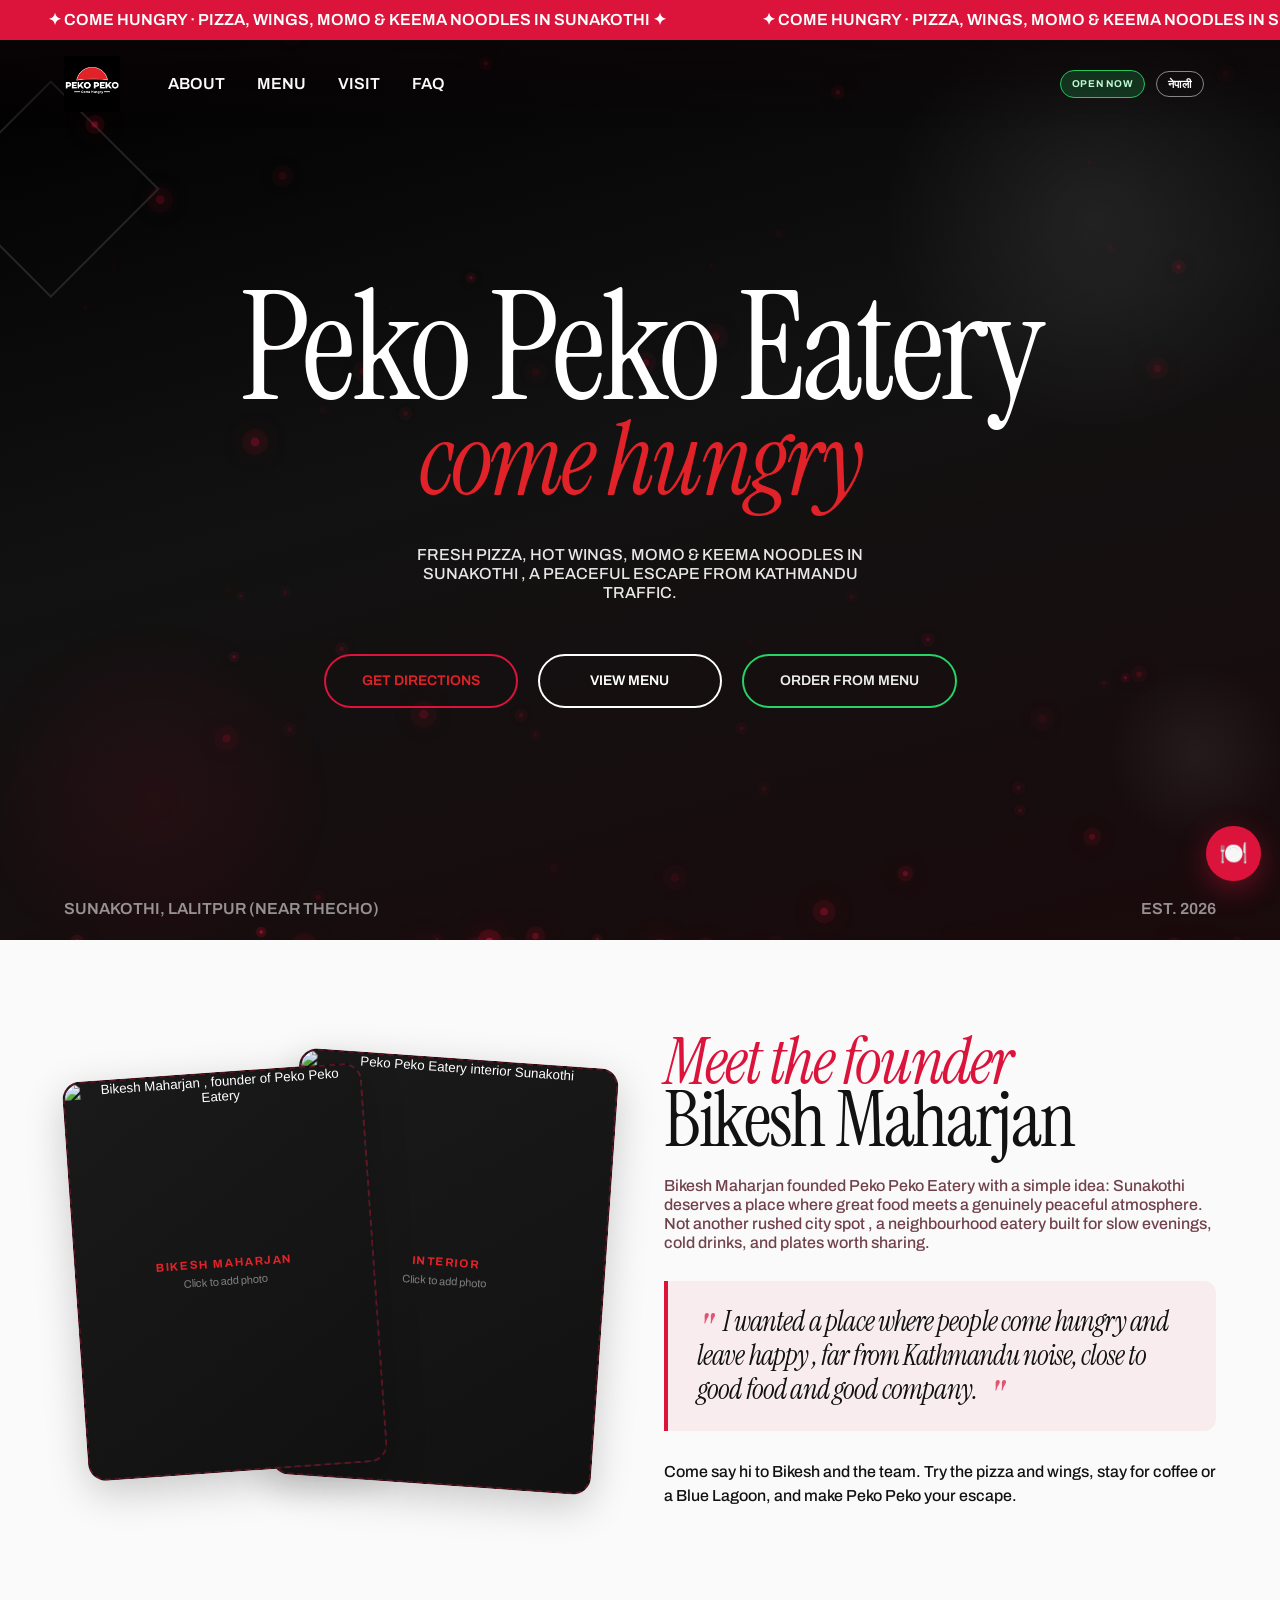
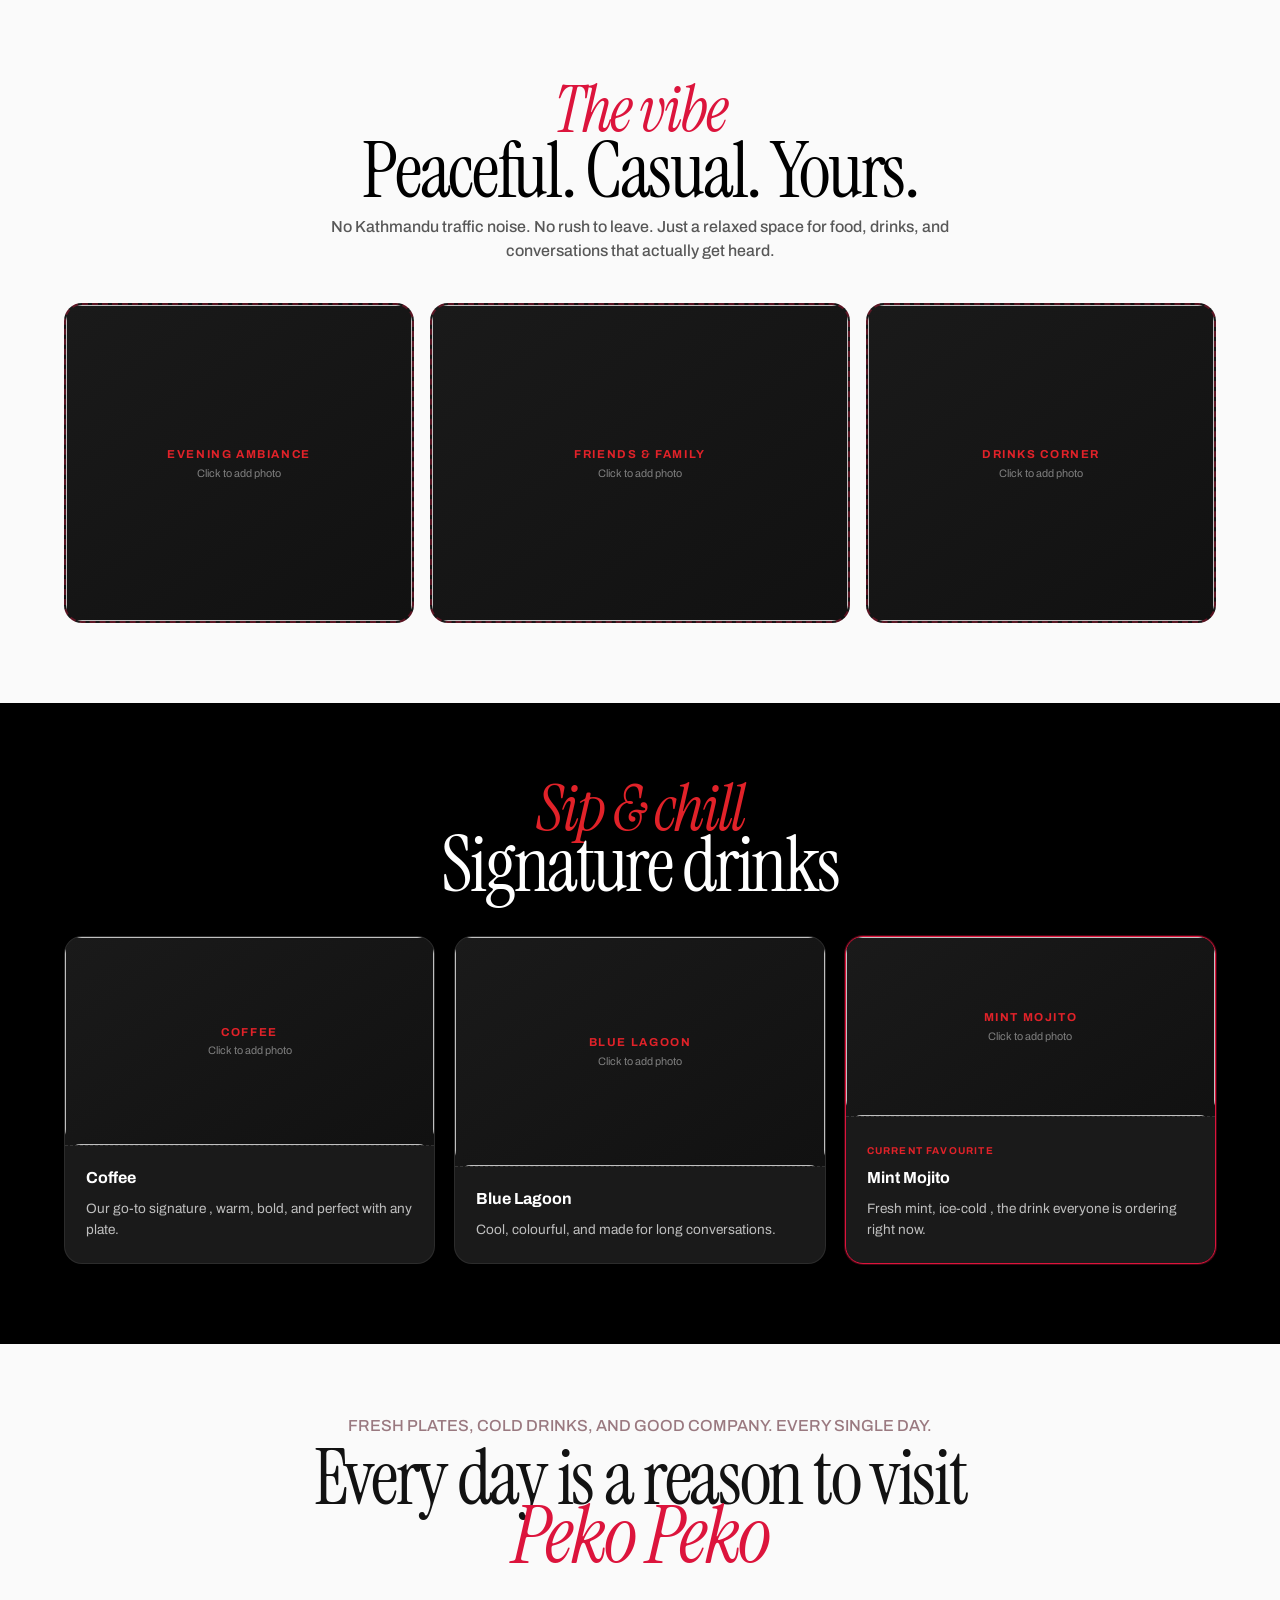
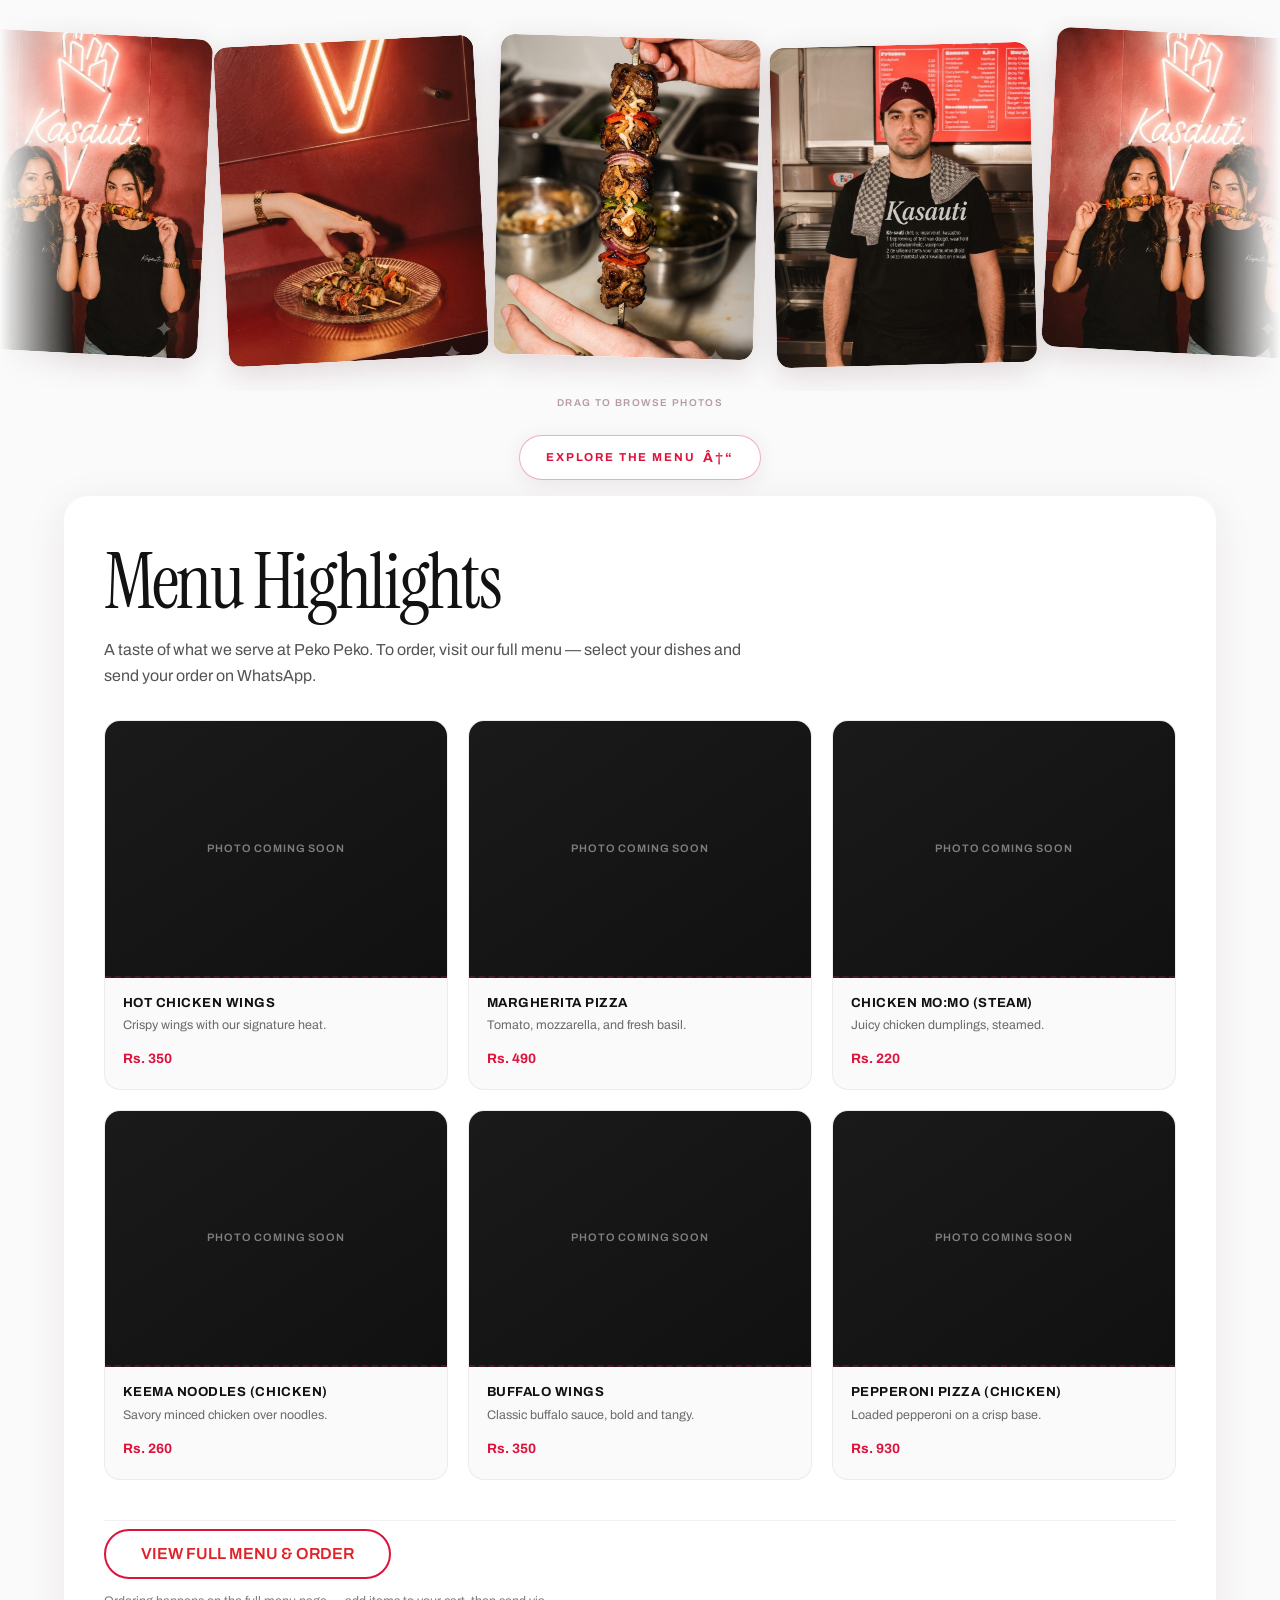
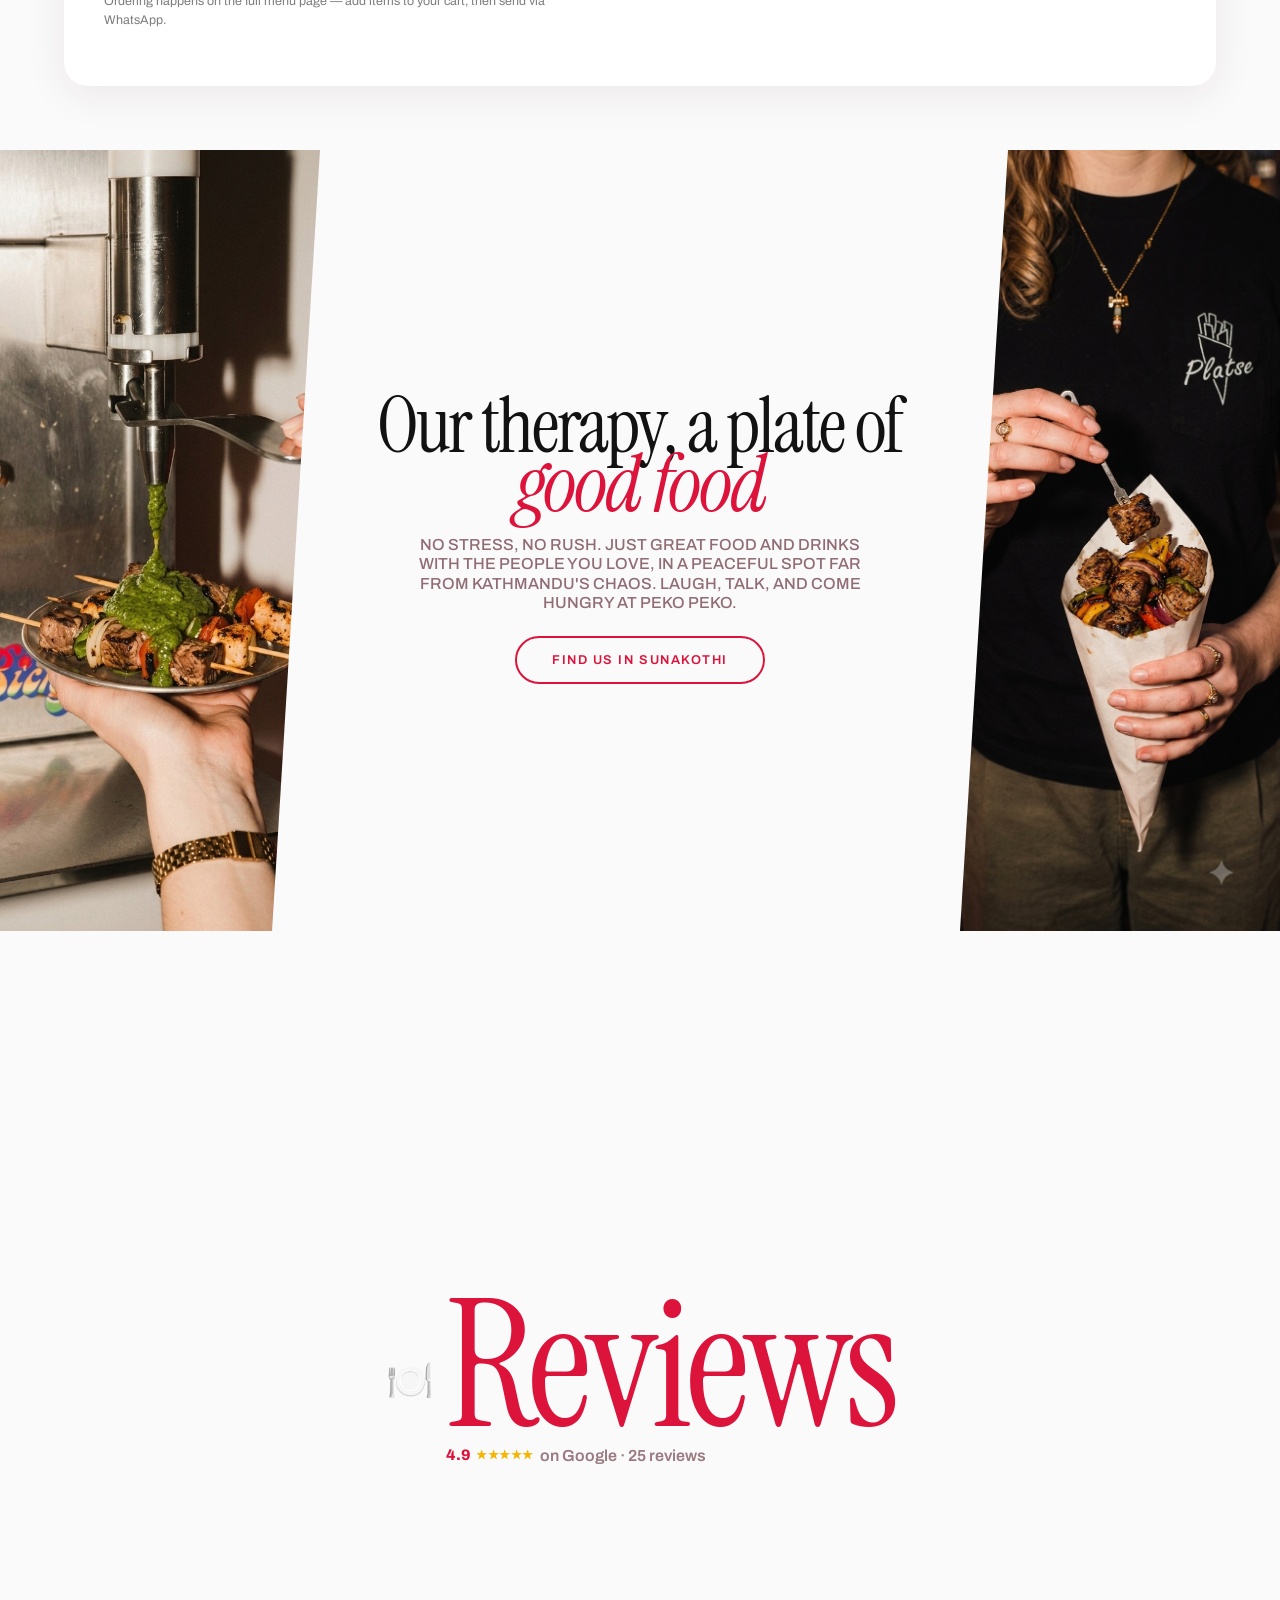
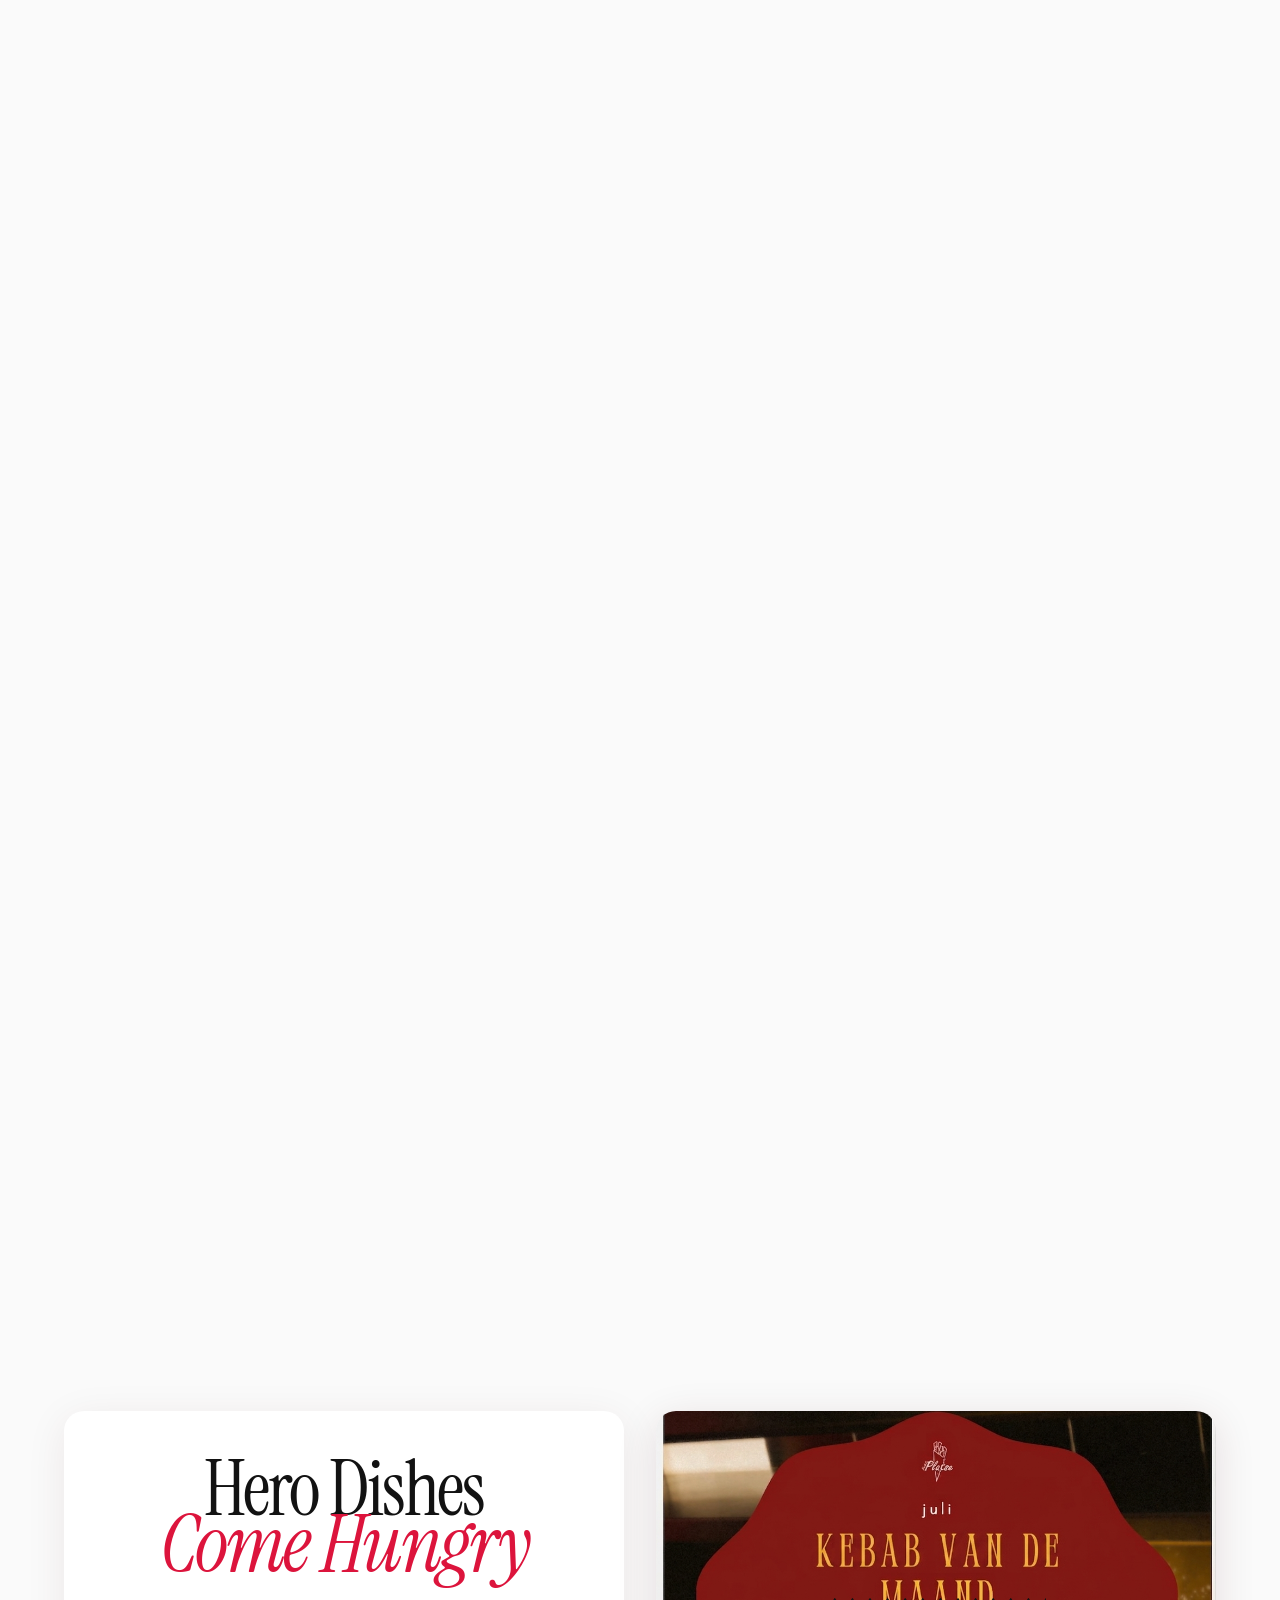
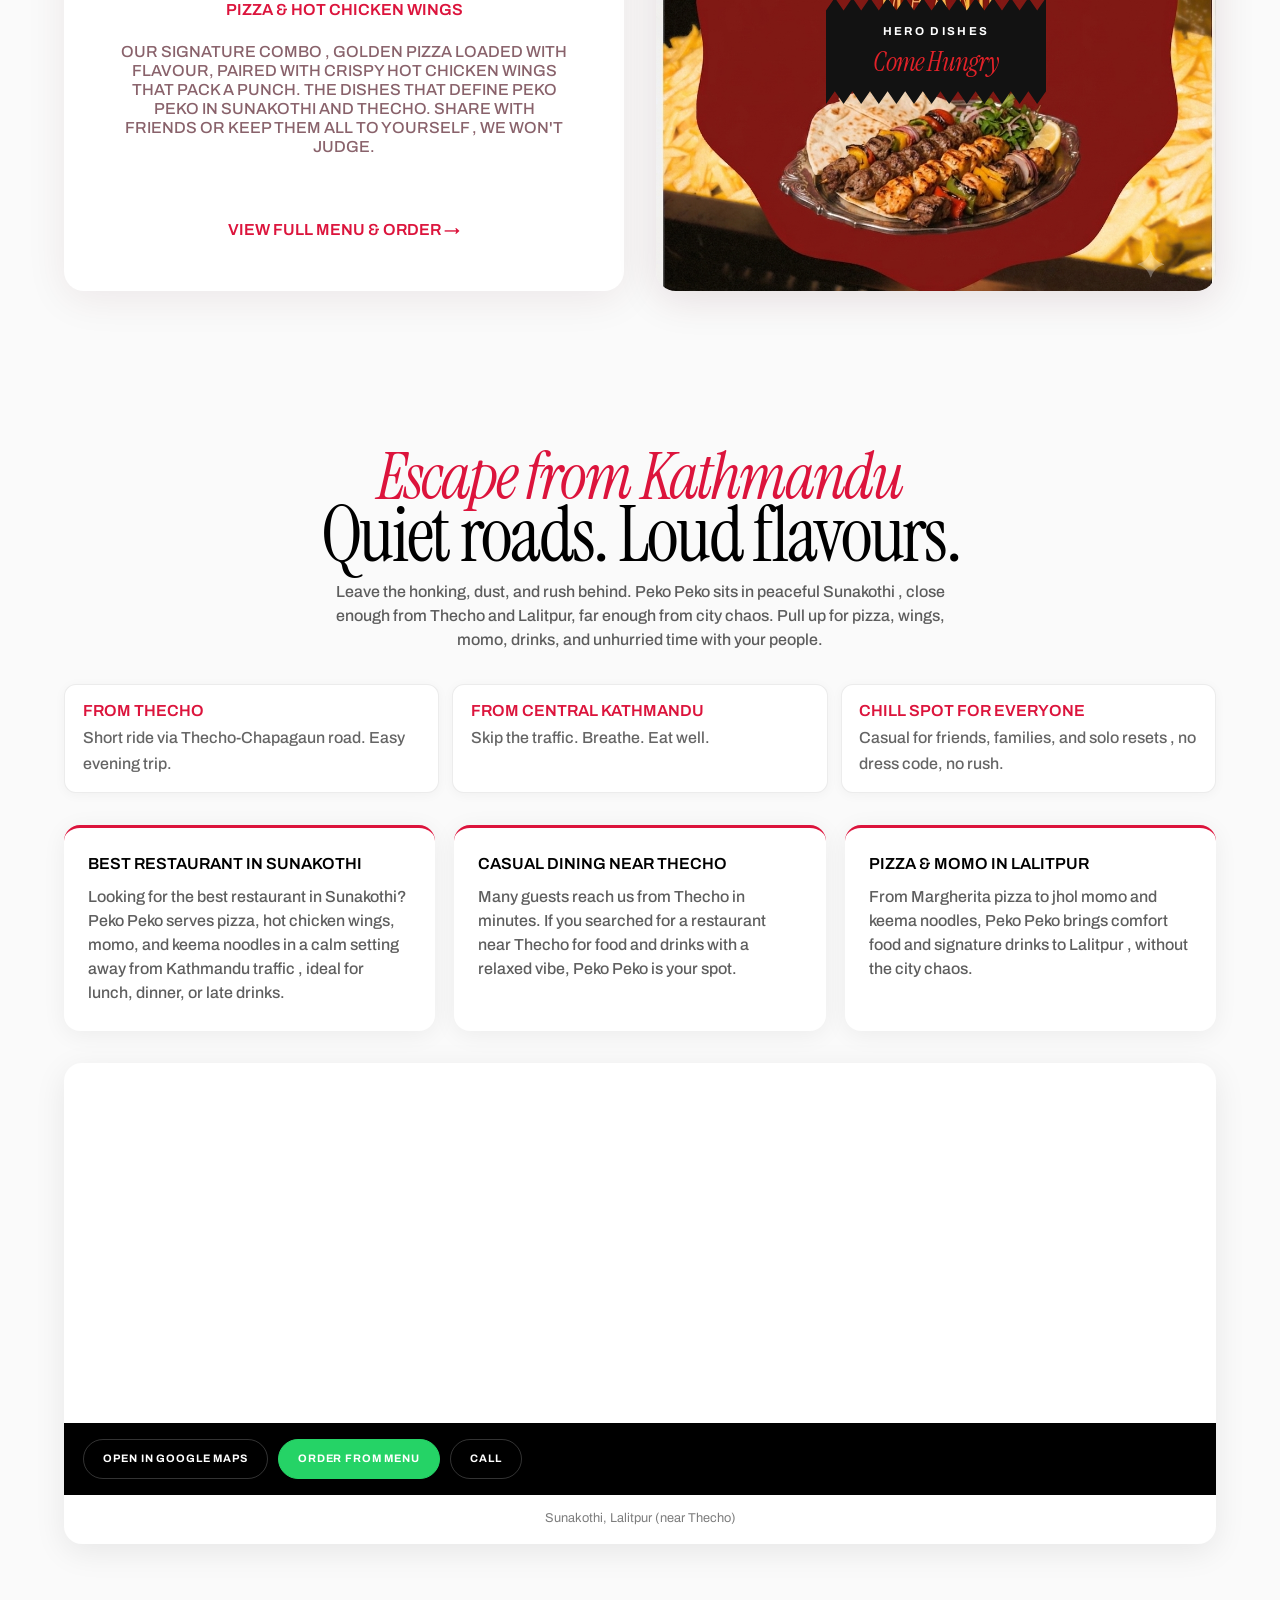
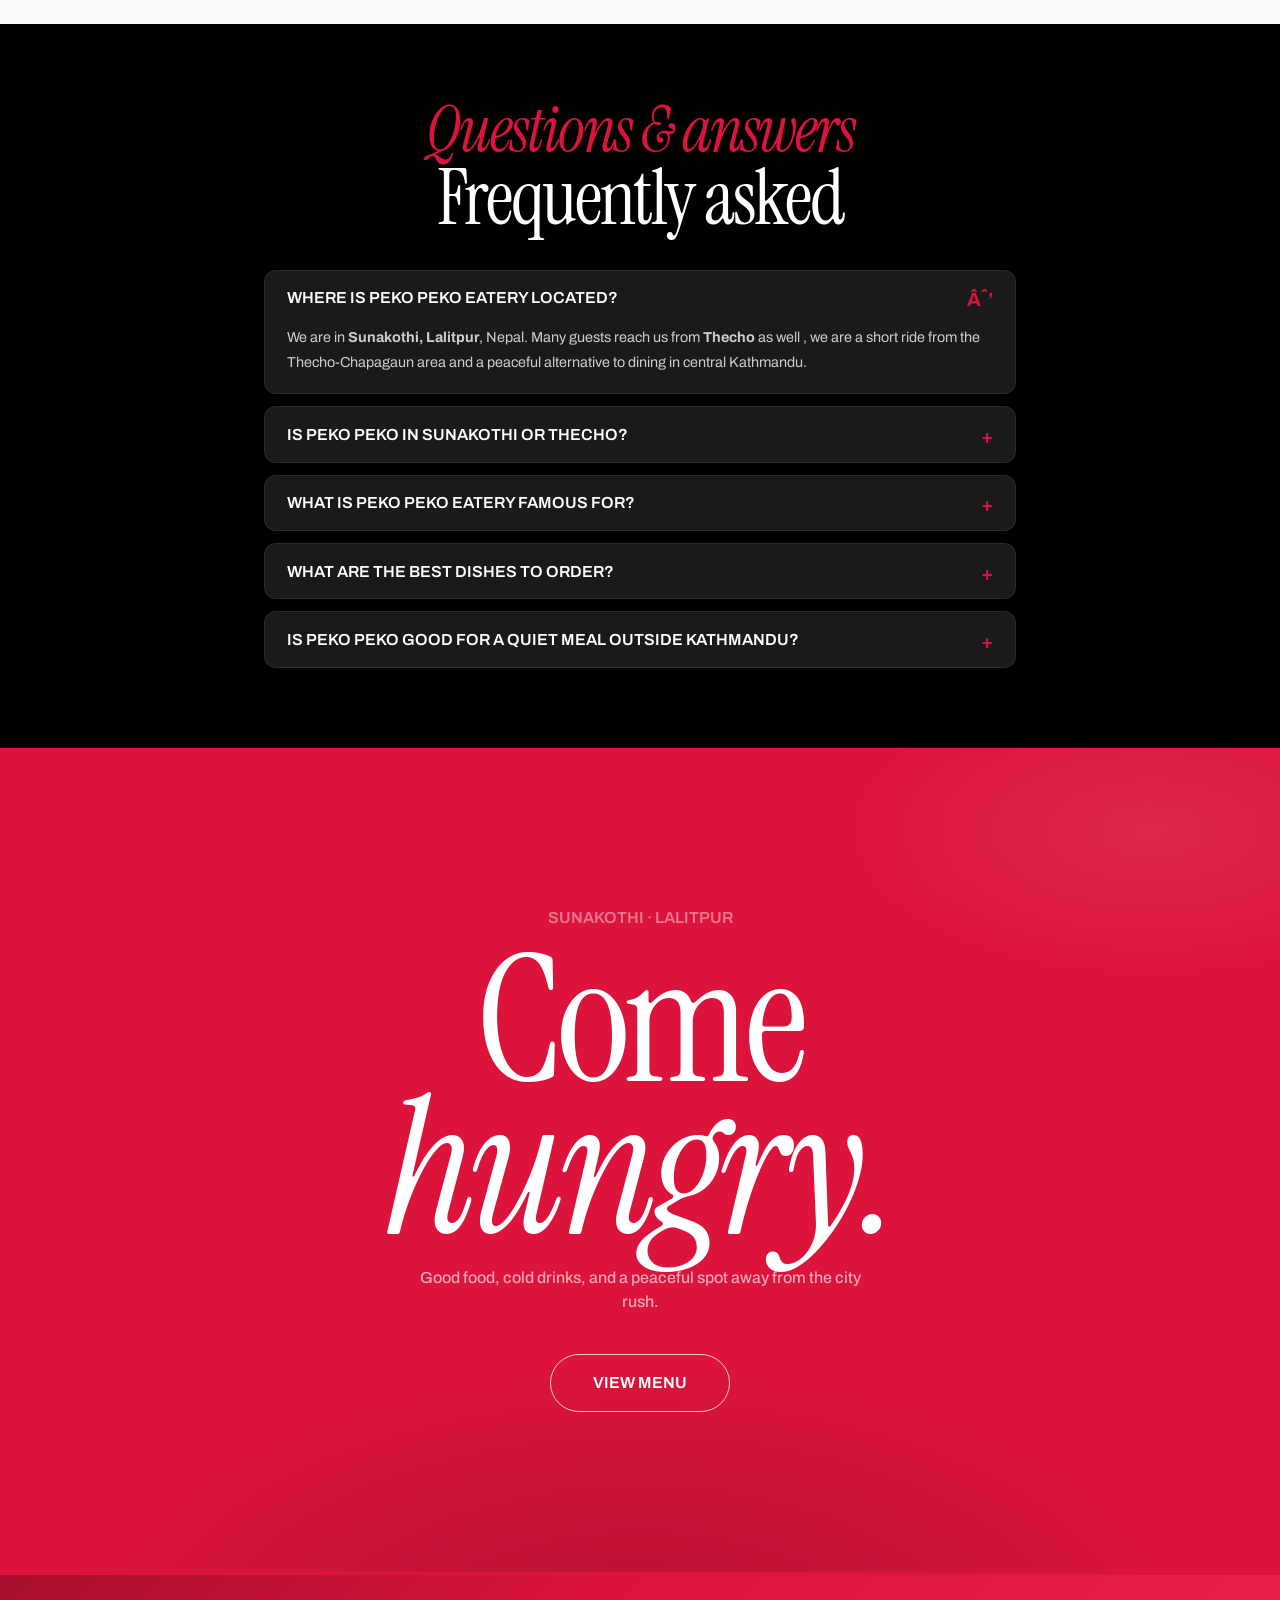
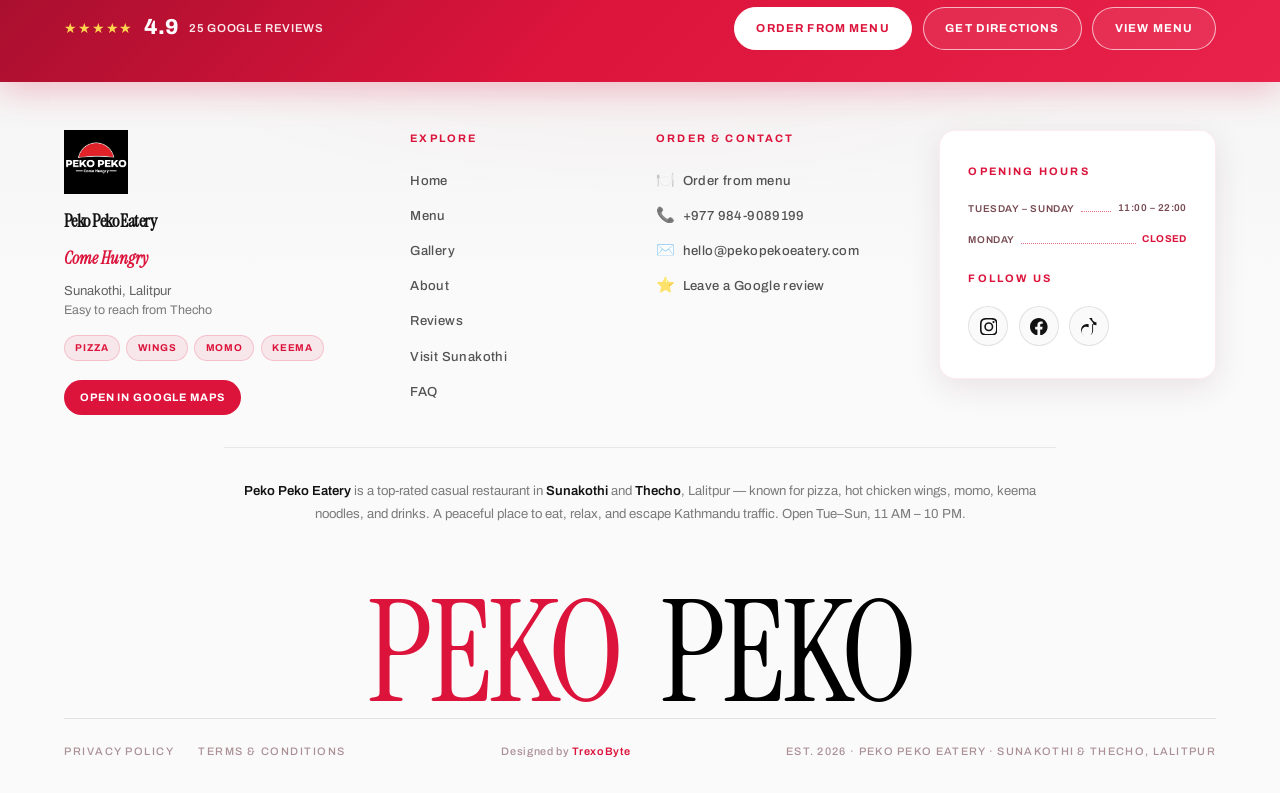
==== commit 61b07438: "major changes and menu" ====
--- a/index.html
+++ b/index.html
@@ -68,7 +68,7 @@
                 "logo": "https://pekopekoeatery.com/logo.png",
                 "priceRange": "$$",
                 "servesCuisine": ["Nepali", "Italian", "Asian Fusion", "Casual Dining"],
-                "hasMenu": "https://pekopekoeatery.com/#menu",
+                "hasMenu": "https://pekopekoeatery.com/menu.html",
                 "acceptsReservations": "False",
                 "address": {
                     "@type": "PostalAddress",
@@ -97,7 +97,7 @@
                         "closes": "22:00"
                     }
                 ],
-                "menu": "https://pekopekoeatery.com/#menu",
+                "menu": "https://pekopekoeatery.com/menu.html",
                 "aggregateRating": {
                     "@type": "AggregateRating",
                     "ratingValue": "4.9",
@@ -227,7 +227,7 @@
                 <nav class="nav-menu" id="navMenu" role="navigation" aria-label="Main navigation">
                     <ul class="nav-list">
                         <li><a href="#about" class="nav-link" data-i18n="nav.about">ABOUT</a></li>
-                        <li><a href="#menu" class="nav-link" data-i18n="nav.menu">MENU</a></li>
+                        <li><a href="menu.html" class="nav-link" data-i18n="nav.menu">MENU</a></li>
                         <li><a href="#visit" class="nav-link" data-i18n="nav.location">VISIT</a></li>
                         <li><a href="#faq" class="nav-link" data-i18n="nav.faq">FAQ</a></li>
                     </ul>
@@ -255,8 +255,8 @@
                 </p>
                 <div class="hero-actions">
                     <a href="https://www.google.com/maps/dir/?api=1&destination=Peko+Peko+Eatery,+Sunakothi,+Lalitpur,+Nepal" class="btn btn-outline btn-outline--crimson" id="directions" target="_blank" rel="noopener noreferrer" data-i18n="hero.directions">Get Directions</a>
-                    <a href="#menu" class="btn btn-outline btn-outline--white" data-i18n="hero.menu">View Menu</a>
-                    <a href="https://wa.me/9779849089199?text=Hi%20Peko%20Peko%2C%20I%27d%20like%20to%20order" class="btn btn-outline btn-outline--whatsapp" target="_blank" rel="noopener noreferrer" data-i18n="hero.whatsapp">Order on WhatsApp</a>
+                    <a href="menu.html" class="btn btn-outline btn-outline--white" data-i18n="hero.menu">View Menu</a>
+                    <a href="menu.html" class="btn btn-outline btn-outline--whatsapp" data-i18n="hero.order">Order from Menu</a>
                 </div>
             </div>
         </div>
@@ -438,260 +438,79 @@
         </div>
         <p class="gallery-hint">Drag to browse photos</p>
         <div class="gallery-bridge">
-            <a href="#menu" class="gallery-bridge-link">Explore the menu</a>
-        </div>
-    </section>
-
-    <!-- ========== MENU SECTION ========== -->
-    <section class="menu-section" id="menu" aria-label="Menu">
+            <a href="menu.html" class="gallery-bridge-link">Explore the menu</a>
+        </div>
+    </section>
+
+    <!-- ========== MENU HIGHLIGHTS (preview) ========== -->
+    <section class="menu-section" id="menu" aria-label="Menu highlights">
         <div class="container menu-section-container">
             <div class="menu-card">
 
                 <div class="menu-top">
-                    <h2 class="menu-heading">Menu</h2>
-                    <a href="https://wa.me/9779849089199?text=Hi%20Peko%20Peko%2C%20I%27d%20like%20to%20order" class="menu-order-cta" target="_blank" rel="noopener noreferrer" data-i18n="hero.whatsapp">Order on WhatsApp</a>
-                </div>
-
-                <div class="menu-featured menu-featured--full">
-                    <p class="menu-featured-label">Hero Dishes</p>
-                    <h3 class="menu-featured-title">PIZZA &amp; HOT CHICKEN WINGS</h3>
-                    <p class="menu-featured-desc">
-                        Loaded pizzas from Margherita to Pepperoni, paired with crispy hot chicken wings and buffalo wings. Come hungry.
-                    </p>
-                    <span class="menu-featured-price">From Rs. 350</span>
-                </div>
-
-                <div class="menu-grid">
-
-                    <!-- Row 1 -->
-                    <div class="menu-col">
-                        <div class="menu-category">
-                            <div class="menu-category-header">
-                                <span class="menu-category-icon" aria-hidden="true">🍗</span>
-                                <h3 class="menu-category-title">Appetizers (Non-Veg)</h3>
-                            </div>
-                            <ul class="menu-items menu-items--compact">
-                                <li class="menu-item"><span class="menu-item-name">HOT CHICKEN WINGS</span><span class="menu-item-dots" aria-hidden="true"></span><span class="menu-item-price">Rs. 350</span></li>
-                                <li class="menu-item"><span class="menu-item-name">BUFFALO WINGS</span><span class="menu-item-dots" aria-hidden="true"></span><span class="menu-item-price">Rs. 350</span></li>
-                                <li class="menu-item"><span class="menu-item-name">CHICKEN TAKATAK</span><span class="menu-item-dots" aria-hidden="true"></span><span class="menu-item-price">Rs. 485</span></li>
-                                <li class="menu-item"><span class="menu-item-name">CHILLY PORK</span><span class="menu-item-dots" aria-hidden="true"></span><span class="menu-item-price">Rs. 520</span></li>
-                                <li class="menu-item"><span class="menu-item-name">CHILLY CHICKEN</span><span class="menu-item-dots" aria-hidden="true"></span><span class="menu-item-price">Rs. 425</span></li>
-                                <li class="menu-item"><span class="menu-item-name">CHILLY MUSHROOM</span><span class="menu-item-dots" aria-hidden="true"></span><span class="menu-item-price">Rs. 375</span></li>
-                                <li class="menu-item"><span class="menu-item-name">CHILLY BUFF</span><span class="menu-item-dots" aria-hidden="true"></span><span class="menu-item-price">Rs. 475</span></li>
-                                <li class="menu-item"><span class="menu-item-name">CHILLY PANEER</span><span class="menu-item-dots" aria-hidden="true"></span><span class="menu-item-price">Rs. 430</span></li>
-                                <li class="menu-item"><span class="menu-item-name">CHILLY VEG</span><span class="menu-item-dots" aria-hidden="true"></span><span class="menu-item-price">Rs. 350</span></li>
-                                <li class="menu-item"><span class="menu-item-name">CHILLY FISH</span><span class="menu-item-dots" aria-hidden="true"></span><span class="menu-item-price">Rs. 550</span></li>
-                                <li class="menu-item"><span class="menu-item-name">PANEER 65</span><span class="menu-item-dots" aria-hidden="true"></span><span class="menu-item-price">Rs. 430</span></li>
-                            </ul>
+                    <h2 class="menu-heading">Menu Highlights</h2>
+                </div>
+
+                <p class="menu-preview-note">
+                    A taste of what we serve at Peko Peko. To order, visit our full menu — select your dishes and send your order on WhatsApp.
+                </p>
+
+                <div class="menu-preview-grid">
+                    <article class="menu-preview-card">
+                        <div class="menu-preview-card__photo" aria-hidden="true"><span>Photo coming soon</span></div>
+                        <div class="menu-preview-card__body">
+                            <h3 class="menu-preview-card__name">Hot Chicken Wings</h3>
+                            <p class="menu-preview-card__desc">Crispy wings with our signature heat.</p>
+                            <span class="menu-preview-card__price">Rs. 350</span>
                         </div>
-
-                        <div class="menu-category">
-                            <div class="menu-category-header">
-                                <span class="menu-category-icon" aria-hidden="true">🍢</span>
-                                <h3 class="menu-category-title">Snacks</h3>
-                            </div>
-                            <ul class="menu-items menu-items--compact">
-                                <li class="menu-item"><span class="menu-item-name">FRIED BUFF SAUSAGE</span><span class="menu-item-dots" aria-hidden="true"></span><span class="menu-item-price">Rs. 240</span></li>
-                                <li class="menu-item"><span class="menu-item-name">BUFF SUKUTI SADEKO</span><span class="menu-item-dots" aria-hidden="true"></span><span class="menu-item-price">Rs. 370</span></li>
-                                <li class="menu-item"><span class="menu-item-name">FISH FINGER</span><span class="menu-item-dots" aria-hidden="true"></span><span class="menu-item-price">Rs. 370</span></li>
-                                <li class="menu-item"><span class="menu-item-name">CORN DOG</span><span class="menu-item-dots" aria-hidden="true"></span><span class="menu-item-price">Rs. 175</span></li>
-                            </ul>
+                    </article>
+                    <article class="menu-preview-card">
+                        <div class="menu-preview-card__photo" aria-hidden="true"><span>Photo coming soon</span></div>
+                        <div class="menu-preview-card__body">
+                            <h3 class="menu-preview-card__name">Margherita Pizza</h3>
+                            <p class="menu-preview-card__desc">Tomato, mozzarella, and fresh basil.</p>
+                            <span class="menu-preview-card__price">Rs. 490</span>
                         </div>
-                    </div>
-
-                    <div class="menu-col">
-                        <div class="menu-category menu-category--momo">
-                            <div class="menu-category-header">
-                                <span class="menu-category-icon" aria-hidden="true">🥟</span>
-                                <h3 class="menu-category-title">Mo:Mo</h3>
-                            </div>
-                            <div class="momo-grid" role="table" aria-label="Mo:Mo prices in rupees">
-                                <div class="momo-grid__cell momo-grid__cell--corner" role="columnheader"></div>
-                                <div class="momo-grid__cell momo-grid__cell--head" role="columnheader">Steam</div>
-                                <div class="momo-grid__cell momo-grid__cell--head" role="columnheader">Jhol</div>
-                                <div class="momo-grid__cell momo-grid__cell--head" role="columnheader">Fried</div>
-                                <div class="momo-grid__cell momo-grid__cell--head" role="columnheader">Chilly</div>
-                                <div class="momo-grid__cell momo-grid__cell--head" role="columnheader">Kothey</div>
-                                <div class="momo-grid__cell momo-grid__cell--head" role="columnheader">Sadeko</div>
-
-                                <div class="momo-grid__cell momo-grid__cell--row" role="rowheader">Veg</div>
-                                <div class="momo-grid__cell momo-grid__cell--price" role="cell">180</div>
-                                <div class="momo-grid__cell momo-grid__cell--price" role="cell">210</div>
-                                <div class="momo-grid__cell momo-grid__cell--price" role="cell">210</div>
-                                <div class="momo-grid__cell momo-grid__cell--price" role="cell">230</div>
-                                <div class="momo-grid__cell momo-grid__cell--price" role="cell">200</div>
-                                <div class="momo-grid__cell momo-grid__cell--price" role="cell">230</div>
-
-                                <div class="momo-grid__cell momo-grid__cell--row" role="rowheader">Buff</div>
-                                <div class="momo-grid__cell momo-grid__cell--price" role="cell">200</div>
-                                <div class="momo-grid__cell momo-grid__cell--price" role="cell">230</div>
-                                <div class="momo-grid__cell momo-grid__cell--price" role="cell">230</div>
-                                <div class="momo-grid__cell momo-grid__cell--price" role="cell">250</div>
-                                <div class="momo-grid__cell momo-grid__cell--price" role="cell">220</div>
-                                <div class="momo-grid__cell momo-grid__cell--price" role="cell">250</div>
-
-                                <div class="momo-grid__cell momo-grid__cell--row" role="rowheader">Chicken</div>
-                                <div class="momo-grid__cell momo-grid__cell--price" role="cell">220</div>
-                                <div class="momo-grid__cell momo-grid__cell--price" role="cell">250</div>
-                                <div class="momo-grid__cell momo-grid__cell--price" role="cell">250</div>
-                                <div class="momo-grid__cell momo-grid__cell--price" role="cell">270</div>
-                                <div class="momo-grid__cell momo-grid__cell--price" role="cell">240</div>
-                                <div class="momo-grid__cell momo-grid__cell--price" role="cell">270</div>
-                            </div>
-                            <p class="momo-table-note">All prices in Rs.</p>
+                    </article>
+                    <article class="menu-preview-card">
+                        <div class="menu-preview-card__photo" aria-hidden="true"><span>Photo coming soon</span></div>
+                        <div class="menu-preview-card__body">
+                            <h3 class="menu-preview-card__name">Chicken Mo:Mo (Steam)</h3>
+                            <p class="menu-preview-card__desc">Juicy chicken dumplings, steamed.</p>
+                            <span class="menu-preview-card__price">Rs. 220</span>
                         </div>
-
-                        <div class="menu-category">
-                            <div class="menu-category-header">
-                                <span class="menu-category-icon" aria-hidden="true">🍲</span>
-                                <h3 class="menu-category-title">Soup</h3>
-                            </div>
-                            <ul class="menu-items menu-items--compact">
-                                <li class="menu-item"><span class="menu-item-name">VEG</span><span class="menu-item-dots" aria-hidden="true"></span><span class="menu-item-price">Rs. 150</span></li>
-                                <li class="menu-item"><span class="menu-item-name">MUSHROOM</span><span class="menu-item-dots" aria-hidden="true"></span><span class="menu-item-price">Rs. 220</span></li>
-                                <li class="menu-item"><span class="menu-item-name">CHICKEN</span><span class="menu-item-dots" aria-hidden="true"></span><span class="menu-item-price">Rs. 280</span></li>
-                            </ul>
+                    </article>
+                    <article class="menu-preview-card">
+                        <div class="menu-preview-card__photo" aria-hidden="true"><span>Photo coming soon</span></div>
+                        <div class="menu-preview-card__body">
+                            <h3 class="menu-preview-card__name">Keema Noodles (Chicken)</h3>
+                            <p class="menu-preview-card__desc">Savory minced chicken over noodles.</p>
+                            <span class="menu-preview-card__price">Rs. 260</span>
                         </div>
-                    </div>
-
-                    <div class="menu-col">
-                        <div class="menu-category">
-                            <div class="menu-category-header">
-                                <span class="menu-category-icon" aria-hidden="true">🍕</span>
-                                <h3 class="menu-category-title">Pizza</h3>
-                            </div>
-                            <ul class="menu-items menu-items--compact">
-                                <li class="menu-item"><span class="menu-item-name">MARGHERITA</span><span class="menu-item-dots" aria-hidden="true"></span><span class="menu-item-price">Rs. 490</span></li>
-                                <li class="menu-item"><span class="menu-item-name">VEGGI LOVER</span><span class="menu-item-dots" aria-hidden="true"></span><span class="menu-item-price">Rs. 550</span></li>
-                                <li class="menu-item"><span class="menu-item-name">TANDOORI CHICKEN</span><span class="menu-item-dots" aria-hidden="true"></span><span class="menu-item-price">Rs. 550</span></li>
-                                <li class="menu-item"><span class="menu-item-name">GREEN CHICKEN GARDEN</span><span class="menu-item-dots" aria-hidden="true"></span><span class="menu-item-price">Rs. 550</span></li>
-                                <li class="menu-item"><span class="menu-item-name">PEPPERONI (CHICKEN)</span><span class="menu-item-dots" aria-hidden="true"></span><span class="menu-item-price">Rs. 930</span></li>
-                                <li class="menu-item"><span class="menu-item-name">PEPPERONI (PORK)</span><span class="menu-item-dots" aria-hidden="true"></span><span class="menu-item-price">Rs. 990</span></li>
-                            </ul>
+                    </article>
+                    <article class="menu-preview-card">
+                        <div class="menu-preview-card__photo" aria-hidden="true"><span>Photo coming soon</span></div>
+                        <div class="menu-preview-card__body">
+                            <h3 class="menu-preview-card__name">Buffalo Wings</h3>
+                            <p class="menu-preview-card__desc">Classic buffalo sauce, bold and tangy.</p>
+                            <span class="menu-preview-card__price">Rs. 350</span>
                         </div>
-
-                        <div class="menu-category">
-                            <div class="menu-category-header">
-                                <span class="menu-category-icon" aria-hidden="true">🍜</span>
-                                <h3 class="menu-category-title">Keema Noodles</h3>
-                            </div>
-                            <ul class="menu-items menu-items--compact">
-                                <li class="menu-item"><span class="menu-item-name">BUFF</span><span class="menu-item-dots" aria-hidden="true"></span><span class="menu-item-price">Rs. 230</span></li>
-                                <li class="menu-item"><span class="menu-item-name">CHICKEN</span><span class="menu-item-dots" aria-hidden="true"></span><span class="menu-item-price">Rs. 260</span></li>
-                                <li class="menu-item"><span class="menu-item-name">EGG</span><span class="menu-item-dots" aria-hidden="true"></span><span class="menu-item-price">Rs. 220</span></li>
-                            </ul>
+                    </article>
+                    <article class="menu-preview-card">
+                        <div class="menu-preview-card__photo" aria-hidden="true"><span>Photo coming soon</span></div>
+                        <div class="menu-preview-card__body">
+                            <h3 class="menu-preview-card__name">Pepperoni Pizza (Chicken)</h3>
+                            <p class="menu-preview-card__desc">Loaded pepperoni on a crisp base.</p>
+                            <span class="menu-preview-card__price">Rs. 930</span>
                         </div>
-                    </div>
-
-                    <!-- Row 2 -->
-                    <div class="menu-col">
-                        <div class="menu-category">
-                            <div class="menu-category-header">
-                                <span class="menu-category-icon" aria-hidden="true">🍜</span>
-                                <h3 class="menu-category-title">Thukpa</h3>
-                            </div>
-                            <ul class="menu-items menu-items--compact">
-                                <li class="menu-item"><span class="menu-item-name">VEG</span><span class="menu-item-dots" aria-hidden="true"></span><span class="menu-item-price">Rs. 170</span></li>
-                                <li class="menu-item"><span class="menu-item-name">EGG</span><span class="menu-item-dots" aria-hidden="true"></span><span class="menu-item-price">Rs. 220</span></li>
-                                <li class="menu-item"><span class="menu-item-name">BUFF</span><span class="menu-item-dots" aria-hidden="true"></span><span class="menu-item-price">Rs. 240</span></li>
-                                <li class="menu-item"><span class="menu-item-name">CHICKEN</span><span class="menu-item-dots" aria-hidden="true"></span><span class="menu-item-price">Rs. 260</span></li>
-                                <li class="menu-item"><span class="menu-item-name">MIXED</span><span class="menu-item-dots" aria-hidden="true"></span><span class="menu-item-price">Rs. 280</span></li>
-                            </ul>
-                        </div>
-
-                        <div class="menu-category">
-                            <div class="menu-category-header">
-                                <span class="menu-category-icon" aria-hidden="true">🍝</span>
-                                <h3 class="menu-category-title">Chowmein</h3>
-                            </div>
-                            <ul class="menu-items menu-items--compact">
-                                <li class="menu-item"><span class="menu-item-name">VEG</span><span class="menu-item-dots" aria-hidden="true"></span><span class="menu-item-price">Rs. 165</span></li>
-                                <li class="menu-item"><span class="menu-item-name">EGG</span><span class="menu-item-dots" aria-hidden="true"></span><span class="menu-item-price">Rs. 200</span></li>
-                                <li class="menu-item"><span class="menu-item-name">BUFF</span><span class="menu-item-dots" aria-hidden="true"></span><span class="menu-item-price">Rs. 220</span></li>
-                                <li class="menu-item"><span class="menu-item-name">CHICKEN</span><span class="menu-item-dots" aria-hidden="true"></span><span class="menu-item-price">Rs. 250</span></li>
-                                <li class="menu-item"><span class="menu-item-name">MIXED</span><span class="menu-item-dots" aria-hidden="true"></span><span class="menu-item-price">Rs. 250</span></li>
-                            </ul>
-                        </div>
-                    </div>
-
-                    <div class="menu-col">
-                        <div class="menu-category">
-                            <div class="menu-category-header">
-                                <span class="menu-category-icon" aria-hidden="true">🍚</span>
-                                <h3 class="menu-category-title">Fried Rice</h3>
-                            </div>
-                            <ul class="menu-items menu-items--compact">
-                                <li class="menu-item"><span class="menu-item-name">VEG</span><span class="menu-item-dots" aria-hidden="true"></span><span class="menu-item-price">Rs. 180</span></li>
-                                <li class="menu-item"><span class="menu-item-name">CHICKEN</span><span class="menu-item-dots" aria-hidden="true"></span><span class="menu-item-price">Rs. 240</span></li>
-                                <li class="menu-item"><span class="menu-item-name">BUFF</span><span class="menu-item-dots" aria-hidden="true"></span><span class="menu-item-price">Rs. 220</span></li>
-                                <li class="menu-item"><span class="menu-item-name">PORK</span><span class="menu-item-dots" aria-hidden="true"></span><span class="menu-item-price">Rs. 270</span></li>
-                                <li class="menu-item"><span class="menu-item-name">MIXED</span><span class="menu-item-dots" aria-hidden="true"></span><span class="menu-item-price">Rs. 270</span></li>
-                            </ul>
-                        </div>
-
-                        <div class="menu-category">
-                            <div class="menu-category-header">
-                                <span class="menu-category-icon" aria-hidden="true">🔥</span>
-                                <h3 class="menu-category-title">Sekuwa</h3>
-                            </div>
-                            <ul class="menu-items menu-items--sekuwa">
-                                <li class="menu-item menu-item--stacked">
-                                    <span class="menu-item-name">BUFF</span>
-                                    <span class="menu-item-variants">Plate Rs. 380 · 500g Rs. 750 · 1kg Rs. 1400</span>
-                                </li>
-                                <li class="menu-item menu-item--stacked">
-                                    <span class="menu-item-name">CHICKEN</span>
-                                    <span class="menu-item-variants">Plate Rs. 380 · 500g Rs. 700 · 1kg Rs. 1300</span>
-                                </li>
-                                <li class="menu-item menu-item--stacked">
-                                    <span class="menu-item-name">PORK</span>
-                                    <span class="menu-item-variants">Plate Rs. 430 · 500g Rs. 800 · 1kg Rs. 1450</span>
-                                </li>
-                            </ul>
-                        </div>
-                    </div>
-
-                    <div class="menu-col">
-                        <div class="menu-category menu-category--thali">
-                            <div class="menu-category-header">
-                                <span class="menu-category-icon" aria-hidden="true">🍛</span>
-                                <h3 class="menu-category-title">Khana Thali Set</h3>
-                            </div>
-                            <div class="menu-thali-banner" role="note">
-                                <p class="menu-thali-banner__title">Pre-order only</p>
-                                <p class="menu-thali-banner__rule">Minimum 4 people required</p>
-                            </div>
-                            <ul class="menu-items menu-items--compact">
-                                <li class="menu-item"><span class="menu-item-name">VEG PANEER</span><span class="menu-item-dots" aria-hidden="true"></span><span class="menu-item-price">Rs. 490</span></li>
-                                <li class="menu-item"><span class="menu-item-name">CHICKEN</span><span class="menu-item-dots" aria-hidden="true"></span><span class="menu-item-price">Rs. 540</span></li>
-                                <li class="menu-item"><span class="menu-item-name">BUFF</span><span class="menu-item-dots" aria-hidden="true"></span><span class="menu-item-price">Rs. 540</span></li>
-                                <li class="menu-item"><span class="menu-item-name">FISH</span><span class="menu-item-dots" aria-hidden="true"></span><span class="menu-item-price">Rs. 550</span></li>
-                                <li class="menu-item"><span class="menu-item-name">MUTTON</span><span class="menu-item-dots" aria-hidden="true"></span><span class="menu-item-price">Rs. 640</span></li>
-                            </ul>
-                        </div>
-
-                        <div class="menu-category">
-                            <div class="menu-category-header">
-                                <span class="menu-category-icon" aria-hidden="true">⭐</span>
-                                <h3 class="menu-category-title">Main Course Special</h3>
-                            </div>
-                            <ul class="menu-items menu-items--compact">
-                                <li class="menu-item"><span class="menu-item-name">GRILLED CHICKEN</span><span class="menu-item-dots" aria-hidden="true"></span><span class="menu-item-price">Rs. 690</span></li>
-                                <li class="menu-item"><span class="menu-item-name">PORK CHOP</span><span class="menu-item-dots" aria-hidden="true"></span><span class="menu-item-price">Rs. 790</span></li>
-                                <li class="menu-item"><span class="menu-item-name">TRIPLE RICE</span><span class="menu-item-dots" aria-hidden="true"></span><span class="menu-item-price">Rs. 500</span></li>
-                                <li class="menu-item"><span class="menu-item-name">CHICKEN &amp; CHIPS</span><span class="menu-item-dots" aria-hidden="true"></span><span class="menu-item-price">Rs. 450</span></li>
-                                <li class="menu-item"><span class="menu-item-name">CHICKEN SIZZLER</span><span class="menu-item-dots" aria-hidden="true"></span><span class="menu-item-price">Rs. 550</span></li>
-                            </ul>
-                        </div>
-
-                        <div class="menu-delivery-note">
-                            <p class="menu-delivery-label">For Delivery Order</p>
-                            <p class="menu-delivery-phone"><a href="tel:+9779849089199">9849089199</a></p>
-                            <p class="menu-delivery-social"><a href="https://instagram.com/peko_peko_eatery" target="_blank" rel="noopener noreferrer">@peko_peko_eatery</a></p>
-                        </div>
-                    </div>
-
-                </div>
+                    </article>
+                </div>
+
+                <div class="menu-preview-cta">
+                    <a href="menu.html" class="btn btn-outline btn-outline--crimson">View Full Menu &amp; Order</a>
+                    <p class="menu-preview-hint">Ordering happens on the full menu page — add items to your cart, then send via WhatsApp.</p>
+                </div>
+
             </div>
         </div>
     </section>
@@ -803,7 +622,7 @@
                         ALL TO YOURSELF ,  WE WON'T JUDGE.
                     </p>
 
-                    <a href="#menu" class="featured-cta">SEE FULL MENU →</a>
+                    <a href="menu.html" class="featured-cta">VIEW FULL MENU &amp; ORDER →</a>
                 </article>
 
                 <div class="featured-showcase-card">
@@ -882,7 +701,7 @@
                 </iframe>
                 <div class="visit-cta-row">
                     <a href="https://www.google.com/maps/place/Peko+Peko+Eatery/@27.6312899,85.3176894,17z/data=!3m1!4b1!4m6!3m5!1s0x39eb1700133250a7%3A0x9b8bc618a86afcc9!8m2!3d27.6312899!4d85.3176894!16s%2Fg%2F11yfjwlsdr" class="visit-cta visit-cta--maps" target="_blank" rel="noopener noreferrer" data-i18n="escape.cta">Open in Google Maps</a>
-                    <a href="https://wa.me/9779849089199?text=Hi%20Peko%20Peko%2C%20I%27d%20like%20to%20order" class="visit-cta visit-cta--whatsapp" target="_blank" rel="noopener noreferrer" data-i18n="hero.whatsapp">Order on WhatsApp</a>
+                    <a href="menu.html" class="visit-cta visit-cta--whatsapp" data-i18n="hero.order">Order from Menu</a>
                     <a href="tel:+9779849089199" class="visit-cta visit-cta--call" data-i18n="bar.call">Call us</a>
                 </div>
                 <p class="visit-address">Sunakothi, Lalitpur (near Thecho)</p>
@@ -931,7 +750,7 @@
                     <p class="faq-answer">
                         Start with our hero dishes ,  pizza and hot chicken wings. For mains, our
                         <strong>momo</strong> (steamed, fried, or jhol) and <strong>keema noodles</strong>
-                        are customer favourites. Check our <a href="#menu">full menu</a> for drinks and sides.
+                        are customer favourites. Check our <a href="menu.html">full menu</a> to order drinks, sides, and more.
                     </p>
                 </details>
 
@@ -956,7 +775,7 @@
                 <span class="prefooter-line prefooter-headline-accent">hungry.</span>
             </h2>
             <p class="prefooter-sub">Good food, cold drinks, and a peaceful spot away from the city rush.</p>
-            <a href="#menu" class="prefooter-link" data-i18n="hero.menu">View our menu</a>
+            <a href="menu.html" class="prefooter-link" data-i18n="hero.menu">View our menu</a>
         </div>
     </section>
 
@@ -971,9 +790,9 @@
                     <span class="footer-rating-count">25 Google reviews</span>
                 </a>
                 <div class="footer-quick-actions">
-                    <a href="https://wa.me/9779849089199?text=Hi%20Peko%20Peko%2C%20I%27d%20like%20to%20order" class="footer-action-btn footer-action-btn--primary" target="_blank" rel="noopener noreferrer">Order on WhatsApp</a>
+                    <a href="menu.html" class="footer-action-btn footer-action-btn--primary">Order from menu</a>
                     <a href="https://www.google.com/maps/dir/?api=1&destination=Peko+Peko+Eatery,+Sunakothi,+Lalitpur,+Nepal" class="footer-action-btn footer-action-btn--ghost" target="_blank" rel="noopener noreferrer">Get directions</a>
-                    <a href="#menu" class="footer-action-btn footer-action-btn--ghost">View menu</a>
+                    <a href="menu.html" class="footer-action-btn footer-action-btn--ghost">View menu</a>
                 </div>
             </div>
         </div>
@@ -1000,7 +819,7 @@
                     <h3 class="footer-col-heading">Explore</h3>
                     <ul class="footer-links">
                         <li><a href="#hero">Home</a></li>
-                        <li><a href="#menu">Menu</a></li>
+                        <li><a href="menu.html">Menu</a></li>
                         <li><a href="#gallery">Gallery</a></li>
                         <li><a href="#about">About</a></li>
                         <li><a href="#reviews">Reviews</a></li>
@@ -1012,7 +831,7 @@
                 <div class="footer-col" id="contact">
                     <h3 class="footer-col-heading">Order &amp; Contact</h3>
                     <ul class="footer-links footer-links--contact">
-                        <li><a href="https://wa.me/9779849089199?text=Hi%20Peko%20Peko%2C%20I%27d%20like%20to%20order" target="_blank" rel="noopener noreferrer"><span class="footer-link-icon" aria-hidden="true">💬</span> WhatsApp order</a></li>
+                        <li><a href="menu.html"><span class="footer-link-icon" aria-hidden="true">🍽️</span> Order from menu</a></li>
                         <li><a href="tel:+9779849089199"><span class="footer-link-icon" aria-hidden="true">📞</span> +977 984-9089199</a></li>
                         <li><a href="mailto:hello@pekopekoeatery.com"><span class="footer-link-icon" aria-hidden="true">✉️</span> hello@pekopekoeatery.com</a></li>
                         <li><a href="https://www.google.com/maps/place/Peko+Peko+Eatery/@27.6313493,85.3177055,18z/data=!4m6!3m5!1s0x39eb1700133250a7%3A0x9b8bc618a86afcc9!8m2!3d27.6312899!4d85.3176894!16s%2Fg%2F11yfjwlsdr" target="_blank" rel="noopener noreferrer"><span class="footer-link-icon" aria-hidden="true">⭐</span> Leave a Google review</a></li>
@@ -1077,17 +896,15 @@
     </footer>
 
     <!-- Desktop WhatsApp float -->
-    <a href="https://wa.me/9779849089199?text=Hi%20Peko%20Peko%2C%20I%27d%20like%20to%20order" class="whatsapp-float" target="_blank" rel="noopener noreferrer" aria-label="Order on WhatsApp">
-        <svg viewBox="0 0 24 24" aria-hidden="true"><path d="M17.472 14.382c-.297-.149-1.758-.867-2.03-.967-.273-.099-.471-.148-.67.15-.197.297-.767.966-.94 1.164-.173.199-.347.223-.644.075-.297-.15-1.255-.463-2.39-1.475-.883-.788-1.48-1.761-1.653-2.059-.173-.297-.018-.458.13-.606.134-.133.298-.347.446-.52.149-.174.198-.298.298-.497.099-.198.05-.371-.025-.52-.075-.149-.669-1.612-.916-2.207-.242-.579-.487-.5-.669-.51-.173-.008-.371-.01-.57-.01-.198 0-.52.074-.792.372-.272.297-1.04 1.016-1.04 2.479 0 1.462 1.065 2.875 1.213 3.074.149.198 2.096 3.2 5.077 4.487.709.306 1.262.489 1.694.625.712.227 1.36.195 1.871.118.571-.085 1.758-.719 2.006-1.413.248-.694.248-1.289.173-1.413-.074-.124-.272-.198-.57-.347m-5.421 7.403h-.004a9.87 9.87 0 01-5.031-1.378l-.361-.214-3.741.982.998-3.648-.235-.374a9.86 9.86 0 01-1.51-5.26c.001-5.45 4.436-9.884 9.888-9.884 2.64 0 5.122 1.03 6.988 2.898a9.825 9.825 0 012.893 6.994c-.003 5.45-4.437 9.884-9.885 9.884m8.413-18.297A11.815 11.815 0 0012.05 0C5.495 0 .16 5.335.157 11.892c0 2.096.547 4.142 1.588 5.945L.057 24l6.305-1.654a11.882 11.882 0 005.683 1.448h.005c6.554 0 11.89-5.335 11.893-11.893a11.821 11.821 0 00-3.48-8.413z"/></svg>
+    <a href="menu.html" class="whatsapp-float whatsapp-float--menu" aria-label="Order from menu">
+        <span class="whatsapp-float__icon" aria-hidden="true">🍽️</span>
     </a>
 
     <!-- ========== MOBILE STICKY ACTION BAR ========== -->
     <div class="mobile-action-bar" id="mobileActionBar" role="navigation" aria-label="Quick actions">
-        <a href="https://wa.me/9779849089199?text=Hi%20Peko%20Peko%2C%20I%27d%20like%20to%20order" class="mobile-action-bar__btn mobile-action-bar__btn--whatsapp" target="_blank" rel="noopener noreferrer">
-            <span class="mobile-action-bar__icon mobile-action-bar__icon--svg" aria-hidden="true">
-                <svg viewBox="0 0 24 24" focusable="false"><path d="M17.472 14.382c-.297-.149-1.758-.867-2.03-.967-.273-.099-.471-.148-.67.15-.197.297-.767.966-.94 1.164-.173.199-.347.223-.644.075-.297-.15-1.255-.463-2.39-1.475-.883-.788-1.48-1.761-1.653-2.059-.173-.297-.018-.458.13-.606.134-.133.298-.347.446-.52.149-.174.198-.298.298-.497.099-.198.05-.371-.025-.52-.075-.149-.669-1.612-.916-2.207-.242-.579-.487-.5-.669-.51-.173-.008-.371-.01-.57-.01-.198 0-.52.074-.792.372-.272.297-1.04 1.016-1.04 2.479 0 1.462 1.065 2.875 1.213 3.074.149.198 2.096 3.2 5.077 4.487.709.306 1.262.489 1.694.625.712.227 1.36.195 1.871.118.571-.085 1.758-.719 2.006-1.413.248-.694.248-1.289.173-1.413-.074-.124-.272-.198-.57-.347m-5.421 7.403h-.004a9.87 9.87 0 01-5.031-1.378l-.361-.214-3.741.982.998-3.648-.235-.374a9.86 9.86 0 01-1.51-5.26c.001-5.45 4.436-9.884 9.888-9.884 2.64 0 5.122 1.03 6.988 2.898a9.825 9.825 0 012.893 6.994c-.003 5.45-4.437 9.884-9.885 9.884m8.413-18.297A11.815 11.815 0 0012.05 0C5.495 0 .16 5.335.157 11.892c0 2.096.547 4.142 1.588 5.945L.057 24l6.305-1.654a11.882 11.882 0 005.683 1.448h.005c6.554 0 11.89-5.335 11.893-11.893a11.821 11.821 0 00-3.48-8.413z"/></svg>
-            </span>
-            <span data-i18n="bar.whatsapp">WhatsApp</span>
+        <a href="menu.html" class="mobile-action-bar__btn mobile-action-bar__btn--whatsapp">
+            <span class="mobile-action-bar__icon" aria-hidden="true">🍽️</span>
+            <span data-i18n="bar.order">Order</span>
         </a>
         <a href="tel:+9779849089199" class="mobile-action-bar__btn mobile-action-bar__btn--call">
             <span class="mobile-action-bar__icon" aria-hidden="true">📞</span>
--- a/style.css
+++ b/style.css
@@ -1,6 +1,6 @@
-/* ============================================
+﻿/* ============================================
    PEKO PEKO EATERY ,  COMPLETE STYLES
-   Black · Crimson · White
+   Black Â· Crimson Â· White
    ============================================ */
 
 /* ---------- CSS Custom Properties ---------- */
@@ -521,7 +521,7 @@
 }
 
 .gallery-bridge-link::after {
-    content: '↓';
+    content: 'â†“';
     font-size: 0.85rem;
     line-height: 1;
 }
@@ -843,7 +843,7 @@
 .reviews-google-score {
     font-weight: 800;
     font-size: 0.95rem;
-    color: var(--color-maroon);
+    color: var(--color-crimson);
 }
 
 .reviews-google-stars {
@@ -859,7 +859,7 @@
 .reviews-heading {
     font-size: clamp(3.5rem, 14vw, 12.5rem);
     line-height: var(--type-serif-tight);
-    color: var(--color-maroon);
+    color: var(--color-crimson);
     white-space: nowrap;
 }
 
@@ -1190,7 +1190,7 @@
     font-weight: 700;
     font-size: 1.2rem;
 }
-.faq-item[open] .faq-question::after { content: '−'; }
+.faq-item[open] .faq-question::after { content: 'âˆ’'; }
 .faq-answer {
     font-family: var(--font-sans);
     font-size: 0.9rem;
@@ -2262,6 +2262,16 @@
 }
 .whatsapp-float:hover { transform: scale(1.06); }
 
+.whatsapp-float--menu {
+    background: var(--color-crimson);
+    box-shadow: 0 8px 28px rgba(220, 20, 60, 0.4);
+}
+
+.whatsapp-float__icon {
+    font-size: 1.45rem;
+    line-height: 1;
+}
+
 @media (min-width: 769px) {
     .whatsapp-float { display: flex; }
 }
@@ -2730,6 +2740,110 @@
 }
 
 /* ============================================
+   MENU PREVIEW (homepage)
+   ============================================ */
+.menu-preview-note {
+    font-family: var(--font-body);
+    font-size: 1rem;
+    line-height: 1.6;
+    color: rgba(18, 18, 18, 0.72);
+    max-width: 42rem;
+    margin-bottom: 2rem;
+}
+
+.menu-preview-grid {
+    display: grid;
+    grid-template-columns: repeat(3, minmax(0, 1fr));
+    gap: 1.25rem;
+    margin-bottom: 2.5rem;
+}
+
+.menu-preview-card {
+    background: var(--color-off-white);
+    border-radius: 16px;
+    overflow: hidden;
+    border: 1px solid rgba(18, 18, 18, 0.06);
+    transition: transform var(--transition-speed) ease, box-shadow var(--transition-speed) ease;
+}
+
+.menu-preview-card:hover {
+    transform: translateY(-3px);
+    box-shadow: 0 12px 32px rgba(74, 14, 27, 0.1);
+}
+
+.menu-preview-card__photo {
+    aspect-ratio: 4 / 3;
+    display: flex;
+    align-items: center;
+    justify-content: center;
+    background: linear-gradient(145deg, #1a1a1a 0%, #111 100%);
+    border-bottom: 2px dashed rgba(220, 20, 60, 0.25);
+    color: rgba(255, 255, 255, 0.45);
+    font-family: var(--font-body);
+    font-size: 0.68rem;
+    font-weight: 600;
+    letter-spacing: 0.08em;
+    text-transform: uppercase;
+    text-align: center;
+    padding: 1rem;
+}
+
+.menu-preview-card__body {
+    padding: 1rem 1.1rem 1.15rem;
+}
+
+.menu-preview-card__name {
+    font-family: var(--font-body);
+    font-size: 0.82rem;
+    font-weight: 700;
+    letter-spacing: 0.04em;
+    text-transform: uppercase;
+    color: var(--color-maroon);
+    margin-bottom: 0.35rem;
+    line-height: 1.3;
+}
+
+.menu-preview-card__desc {
+    font-family: var(--font-body);
+    font-size: 0.78rem;
+    line-height: 1.45;
+    color: rgba(18, 18, 18, 0.62);
+    margin-bottom: 0.65rem;
+}
+
+.menu-preview-card__price {
+    font-family: var(--font-body);
+    font-size: 0.85rem;
+    font-weight: 700;
+    color: var(--color-crimson);
+}
+
+.menu-preview-cta {
+    display: flex;
+    flex-direction: column;
+    align-items: flex-start;
+    gap: 0.85rem;
+    padding-top: 0.5rem;
+    border-top: 1px solid rgba(18, 18, 18, 0.06);
+}
+
+.menu-preview-hint {
+    font-family: var(--font-body);
+    font-size: 0.78rem;
+    color: rgba(18, 18, 18, 0.55);
+    max-width: 28rem;
+    line-height: 1.5;
+}
+
+@media (max-width: 900px) {
+    .menu-preview-grid { grid-template-columns: repeat(2, minmax(0, 1fr)); }
+}
+
+@media (max-width: 520px) {
+    .menu-preview-grid { grid-template-columns: 1fr; }
+}
+
+/* ============================================
    18. REDUCED MOTION PREFERENCES
    ============================================ */
 @media (prefers-reduced-motion: reduce) {
@@ -2741,4 +2855,4 @@
     .reviews-sticky-title { position: relative; top: auto; left: auto; transform: none; opacity: 1; visibility: visible; margin-bottom: 2rem; }
     .review-card { position: relative; top: auto; left: auto !important; right: auto !important; margin: 1rem auto; --card-opacity: 1; --card-y: 0; --card-x: 0; }
     .reviews-cards-container { position: relative; display: flex; flex-direction: column; align-items: center; padding: 0 1rem 2rem; }
-}+}
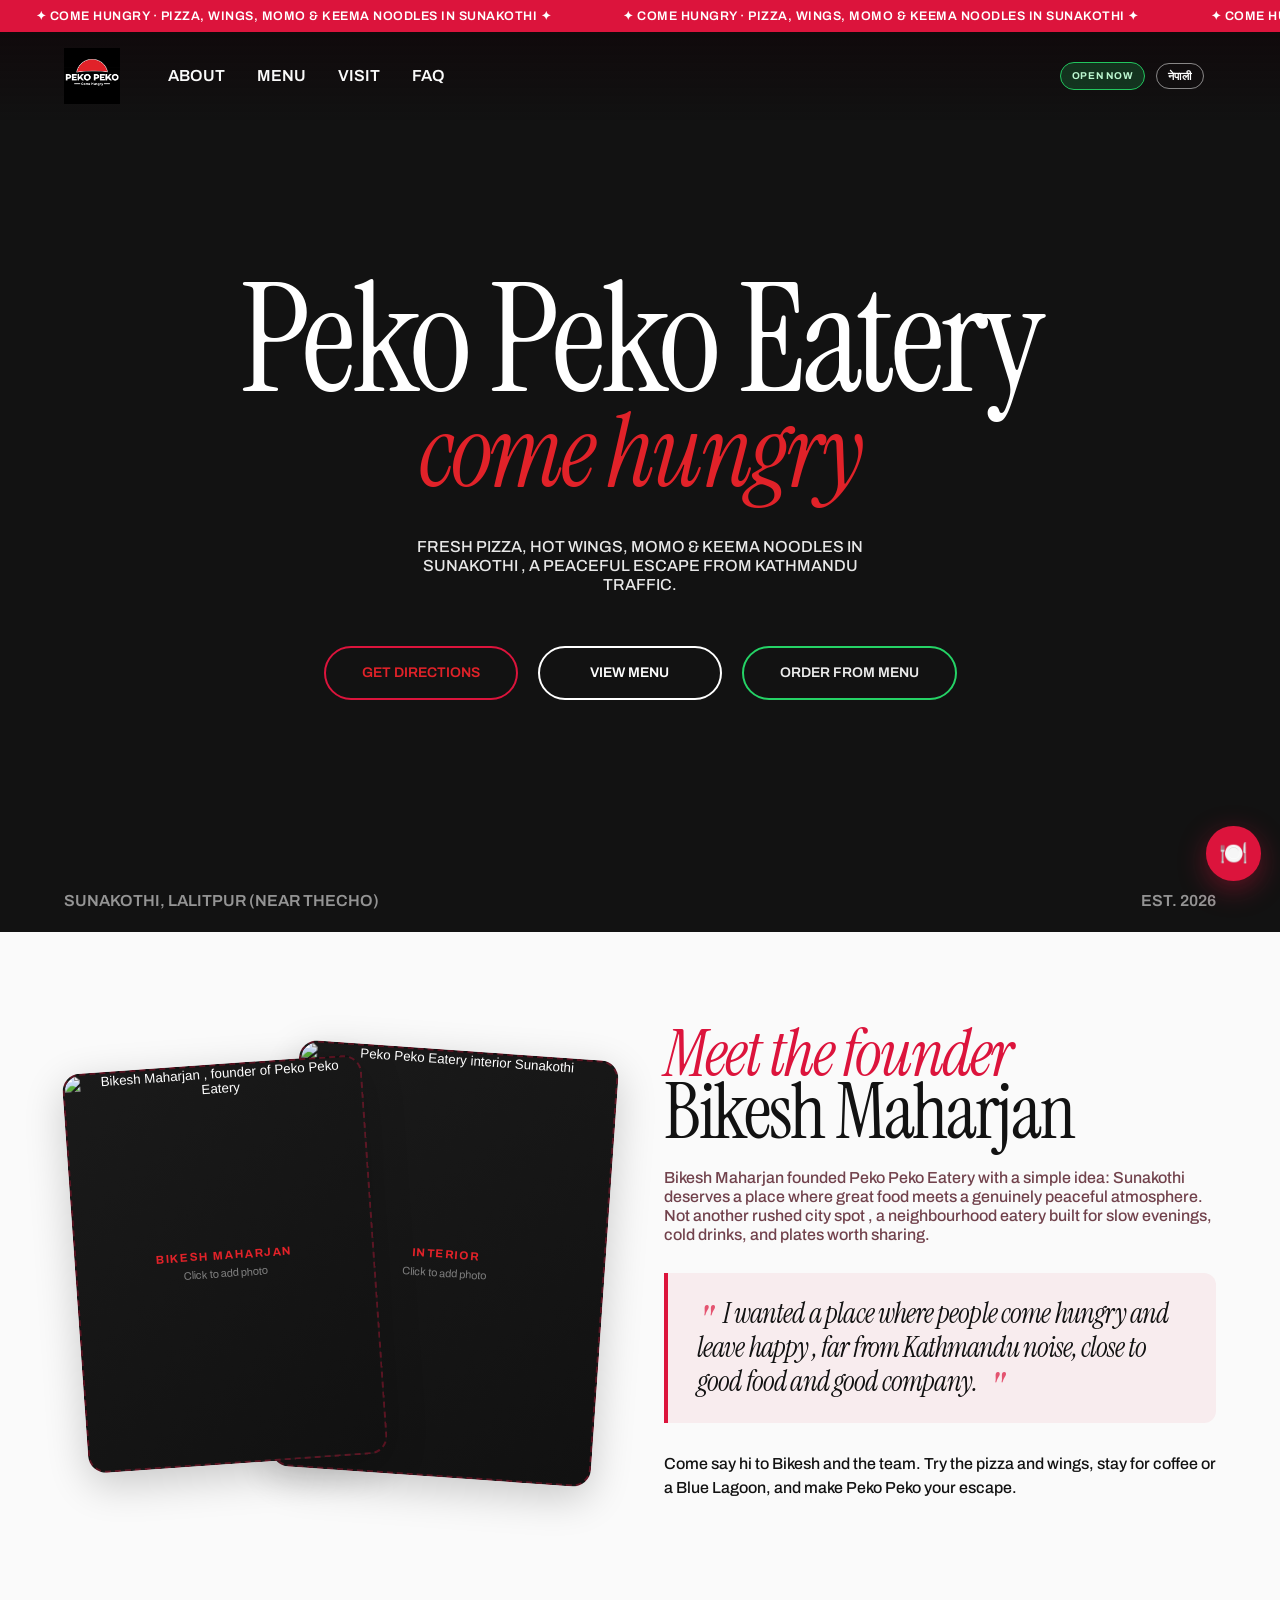
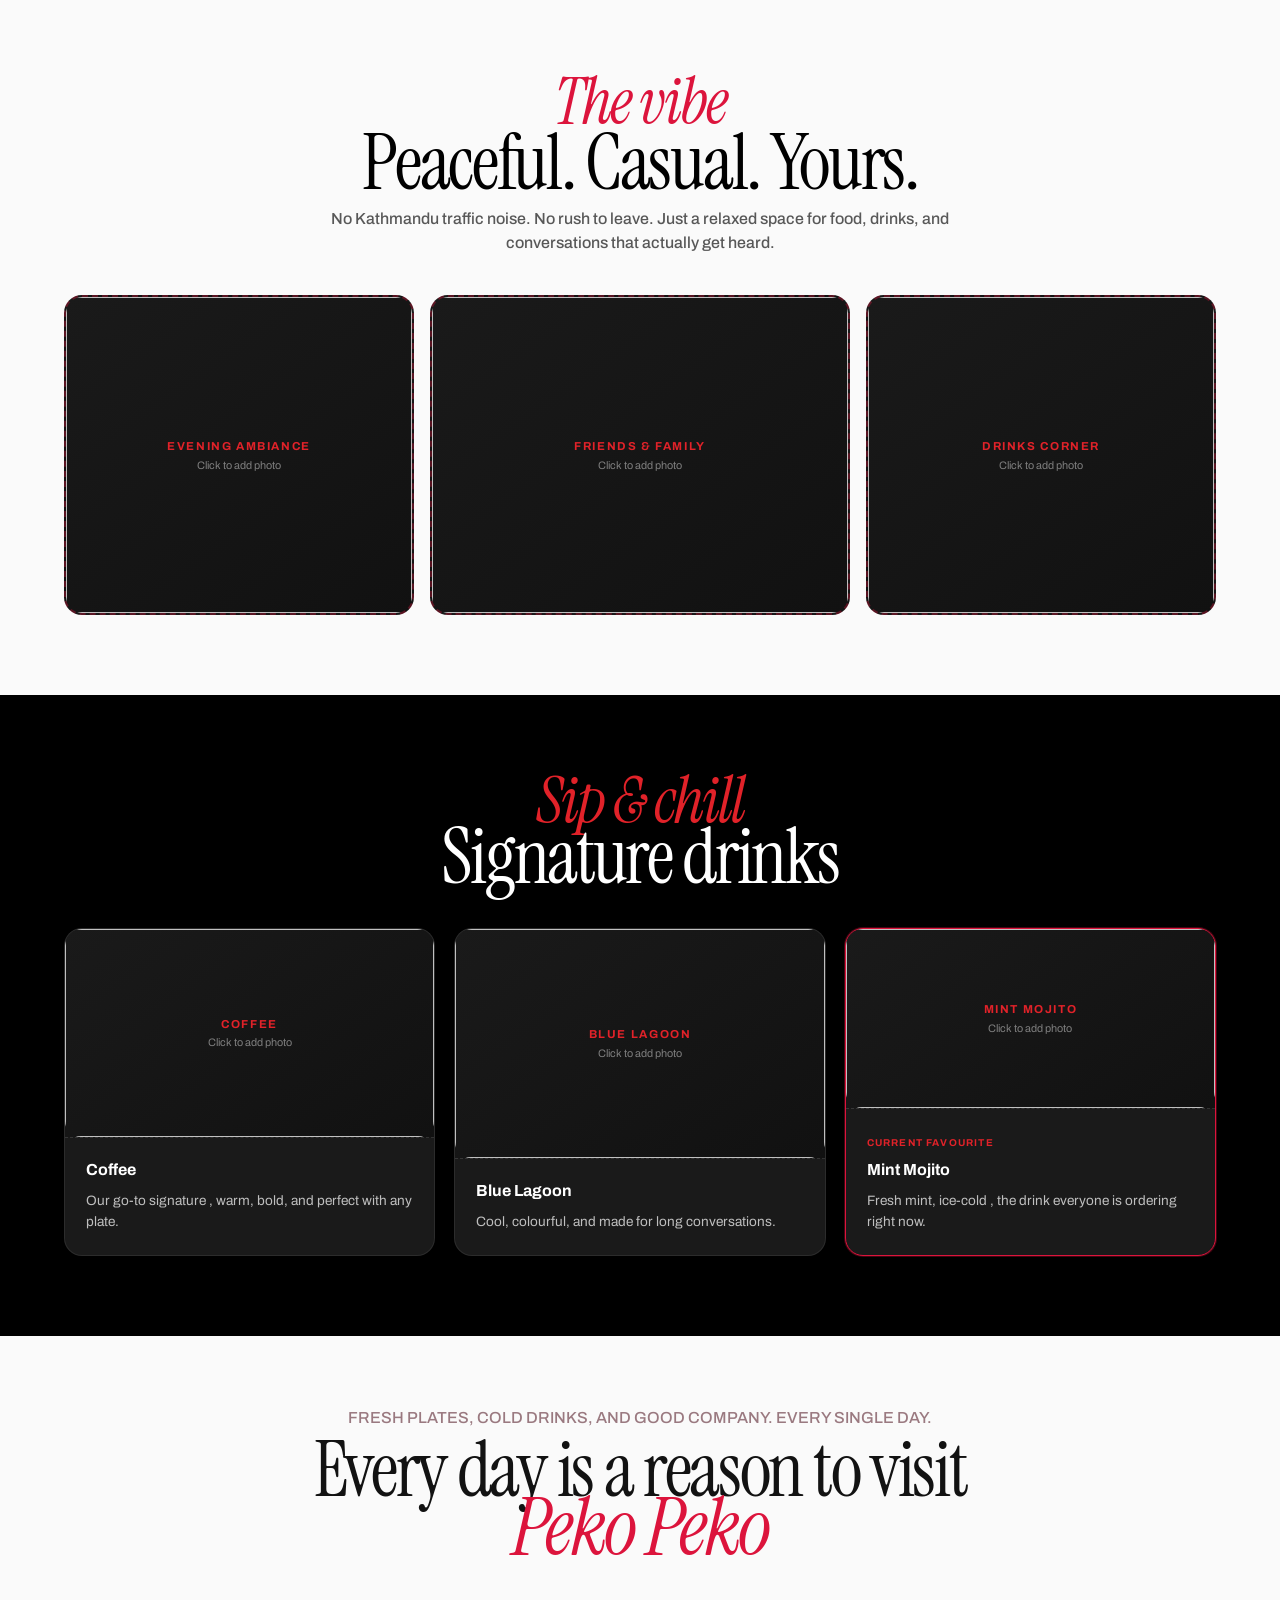
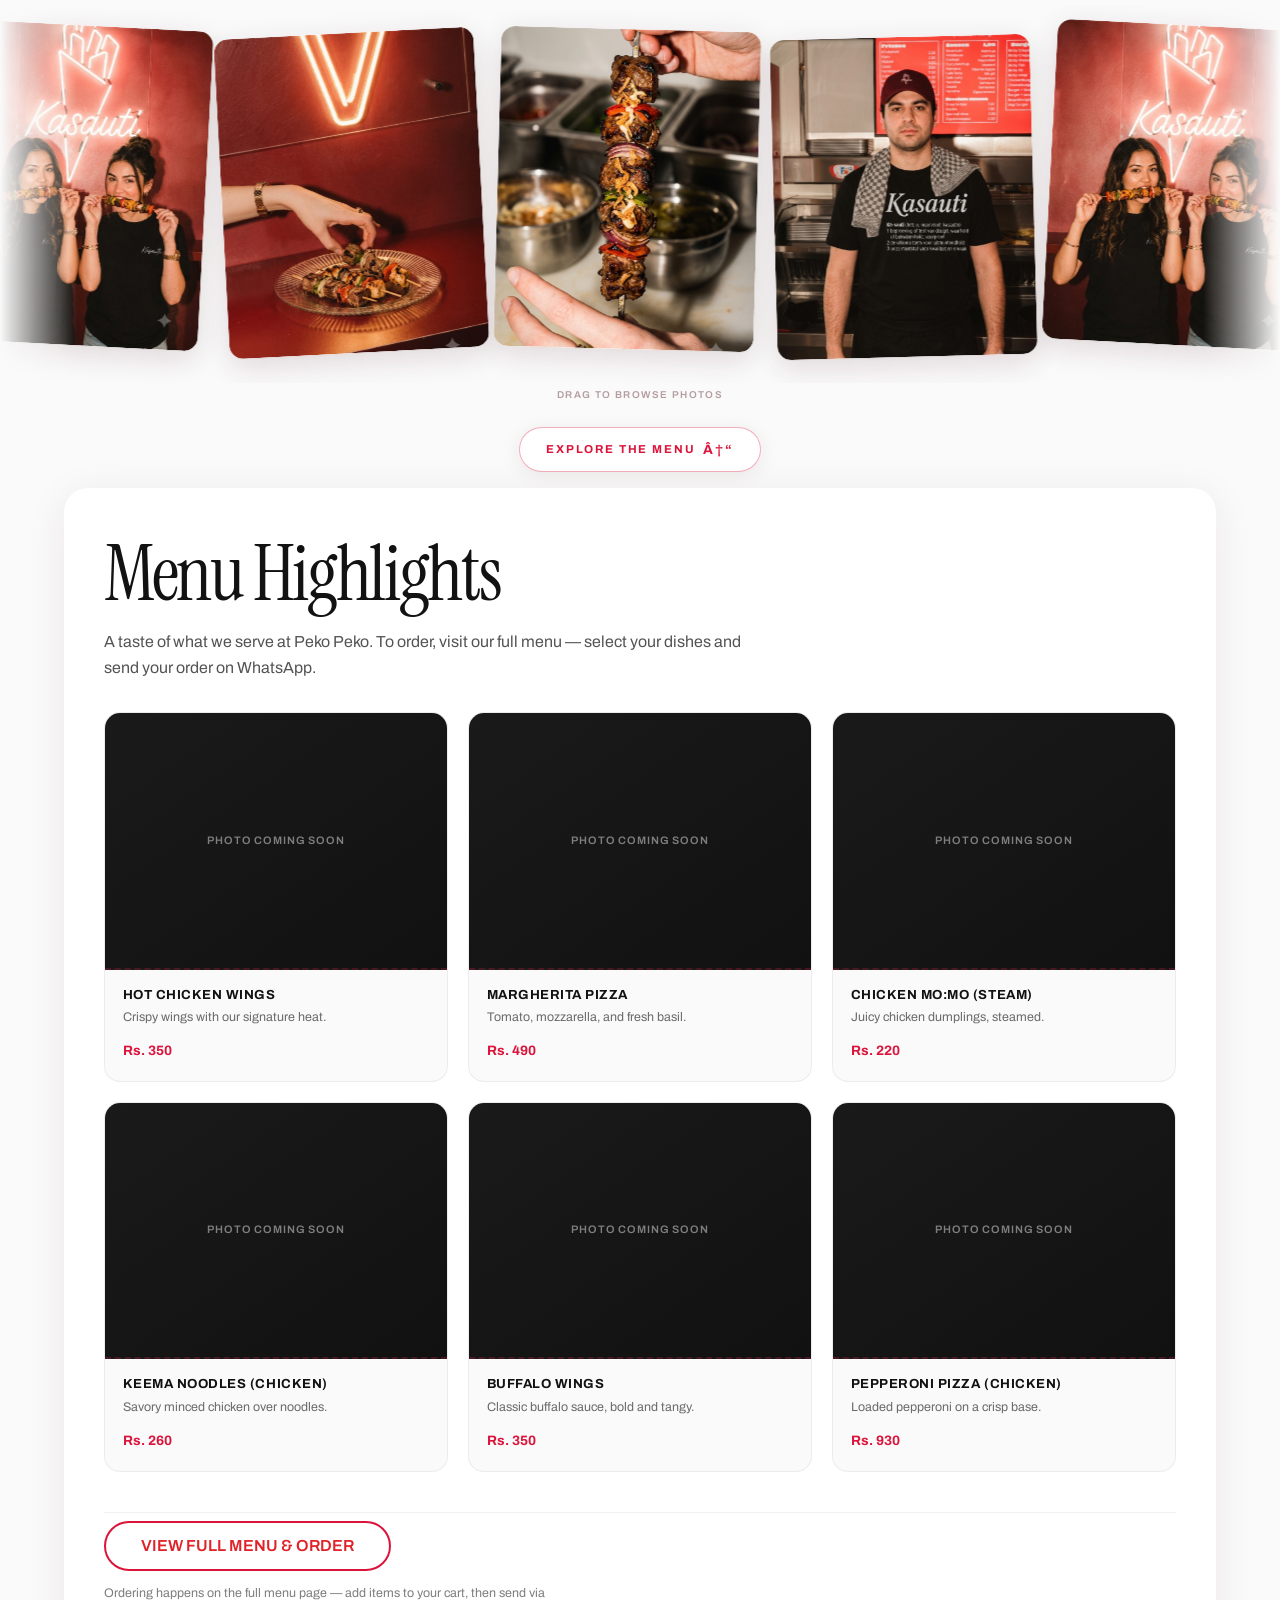
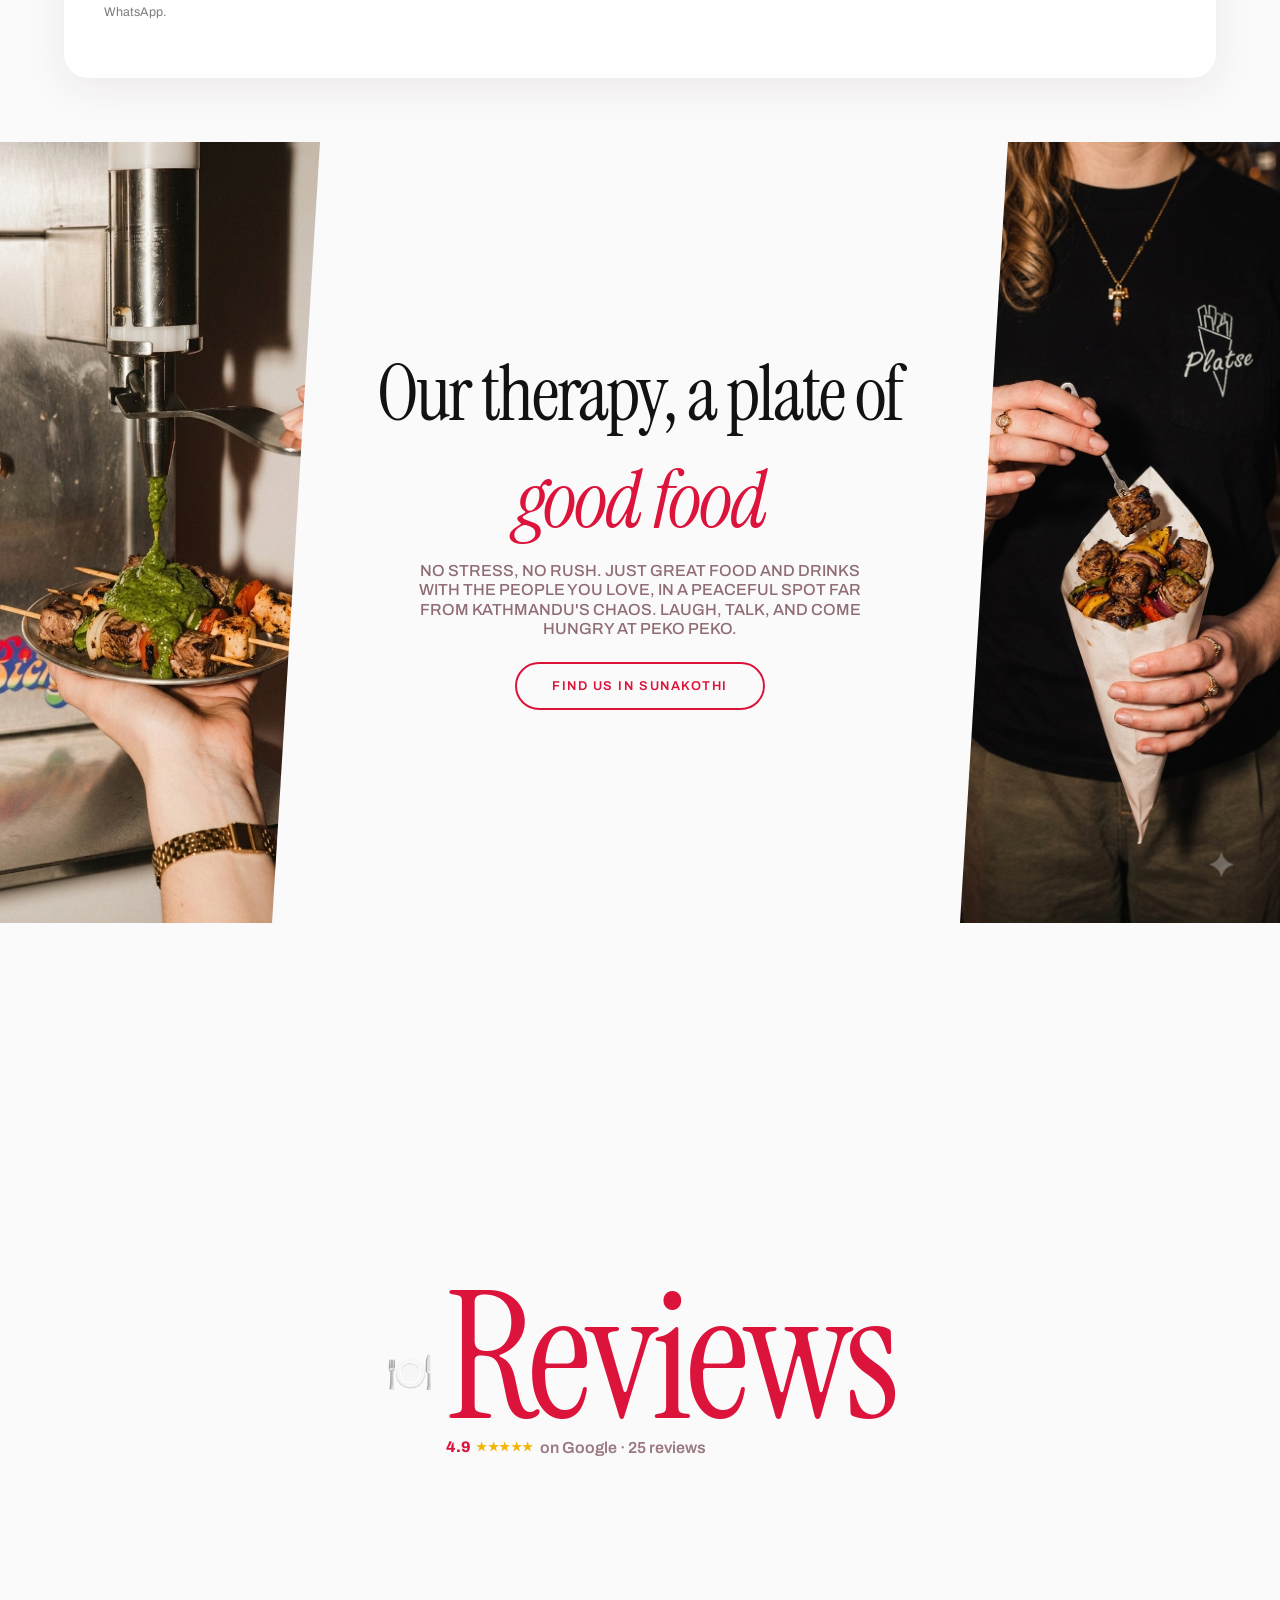
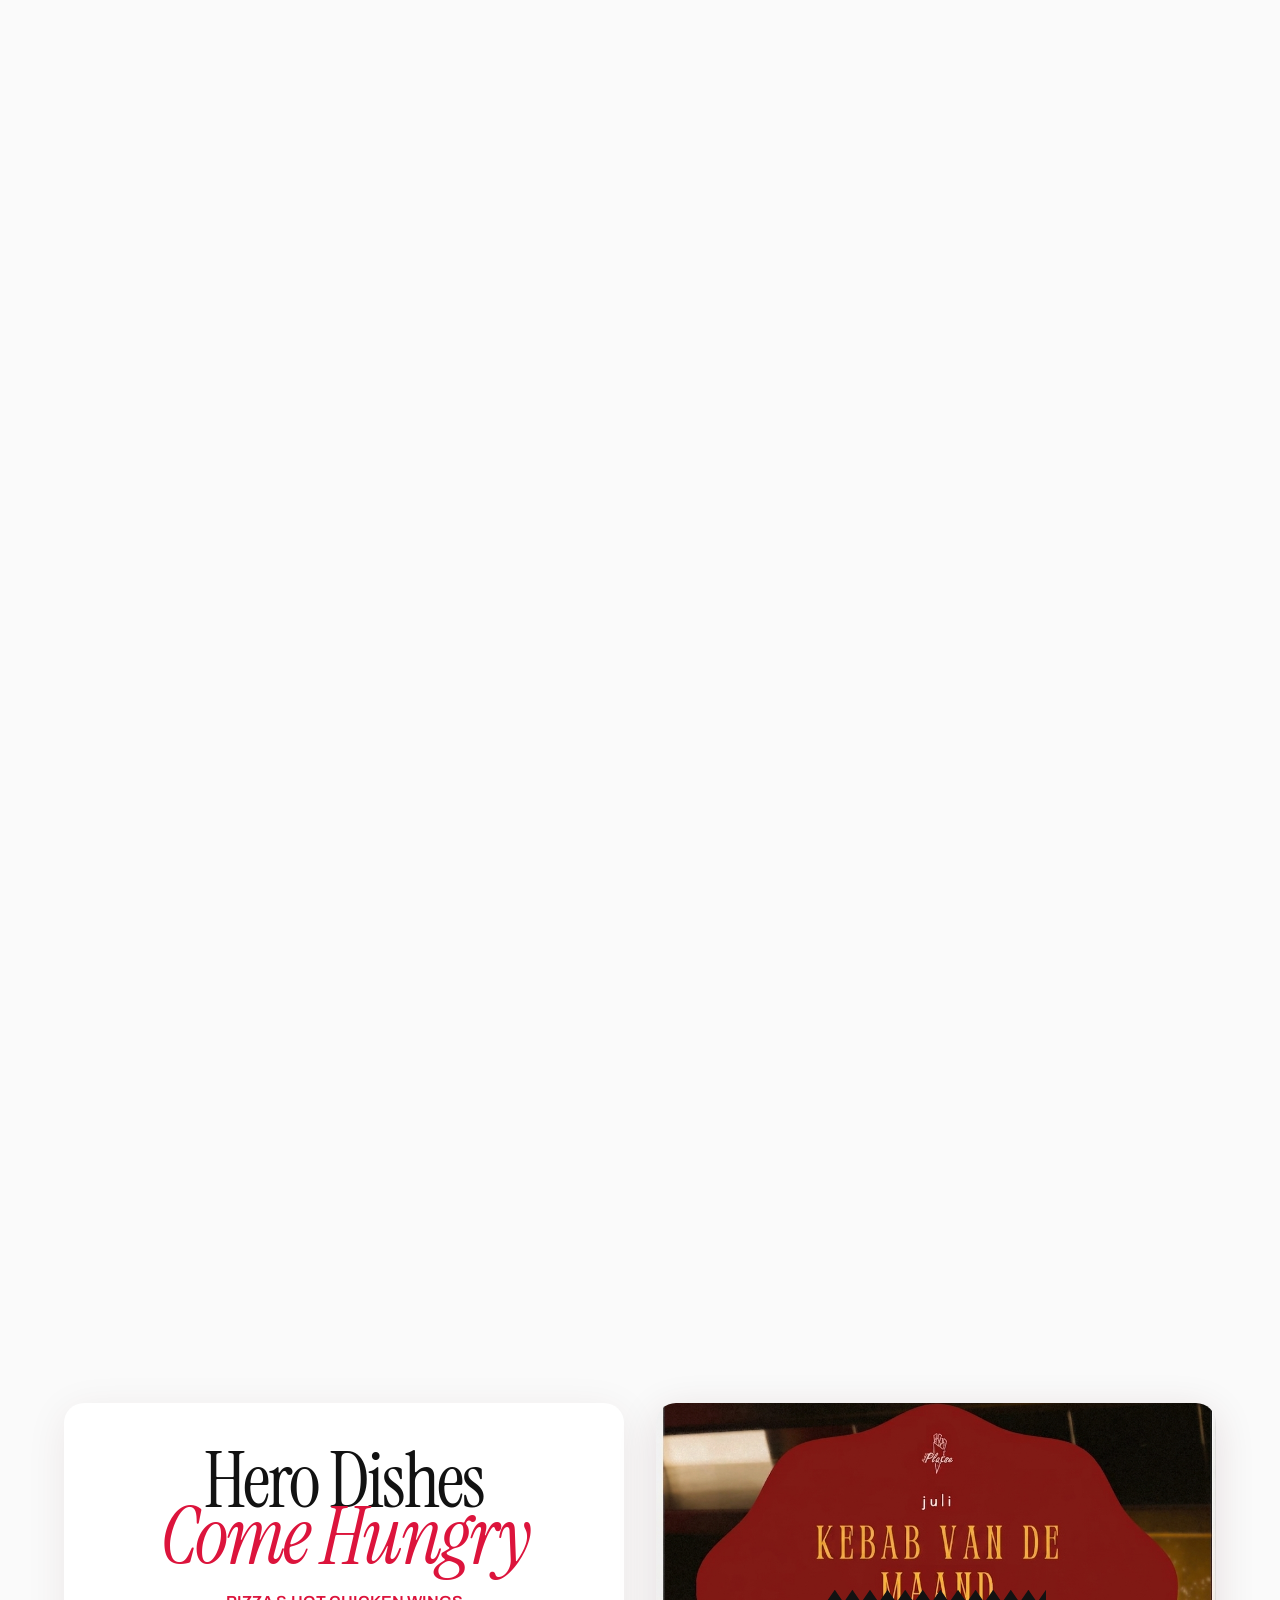
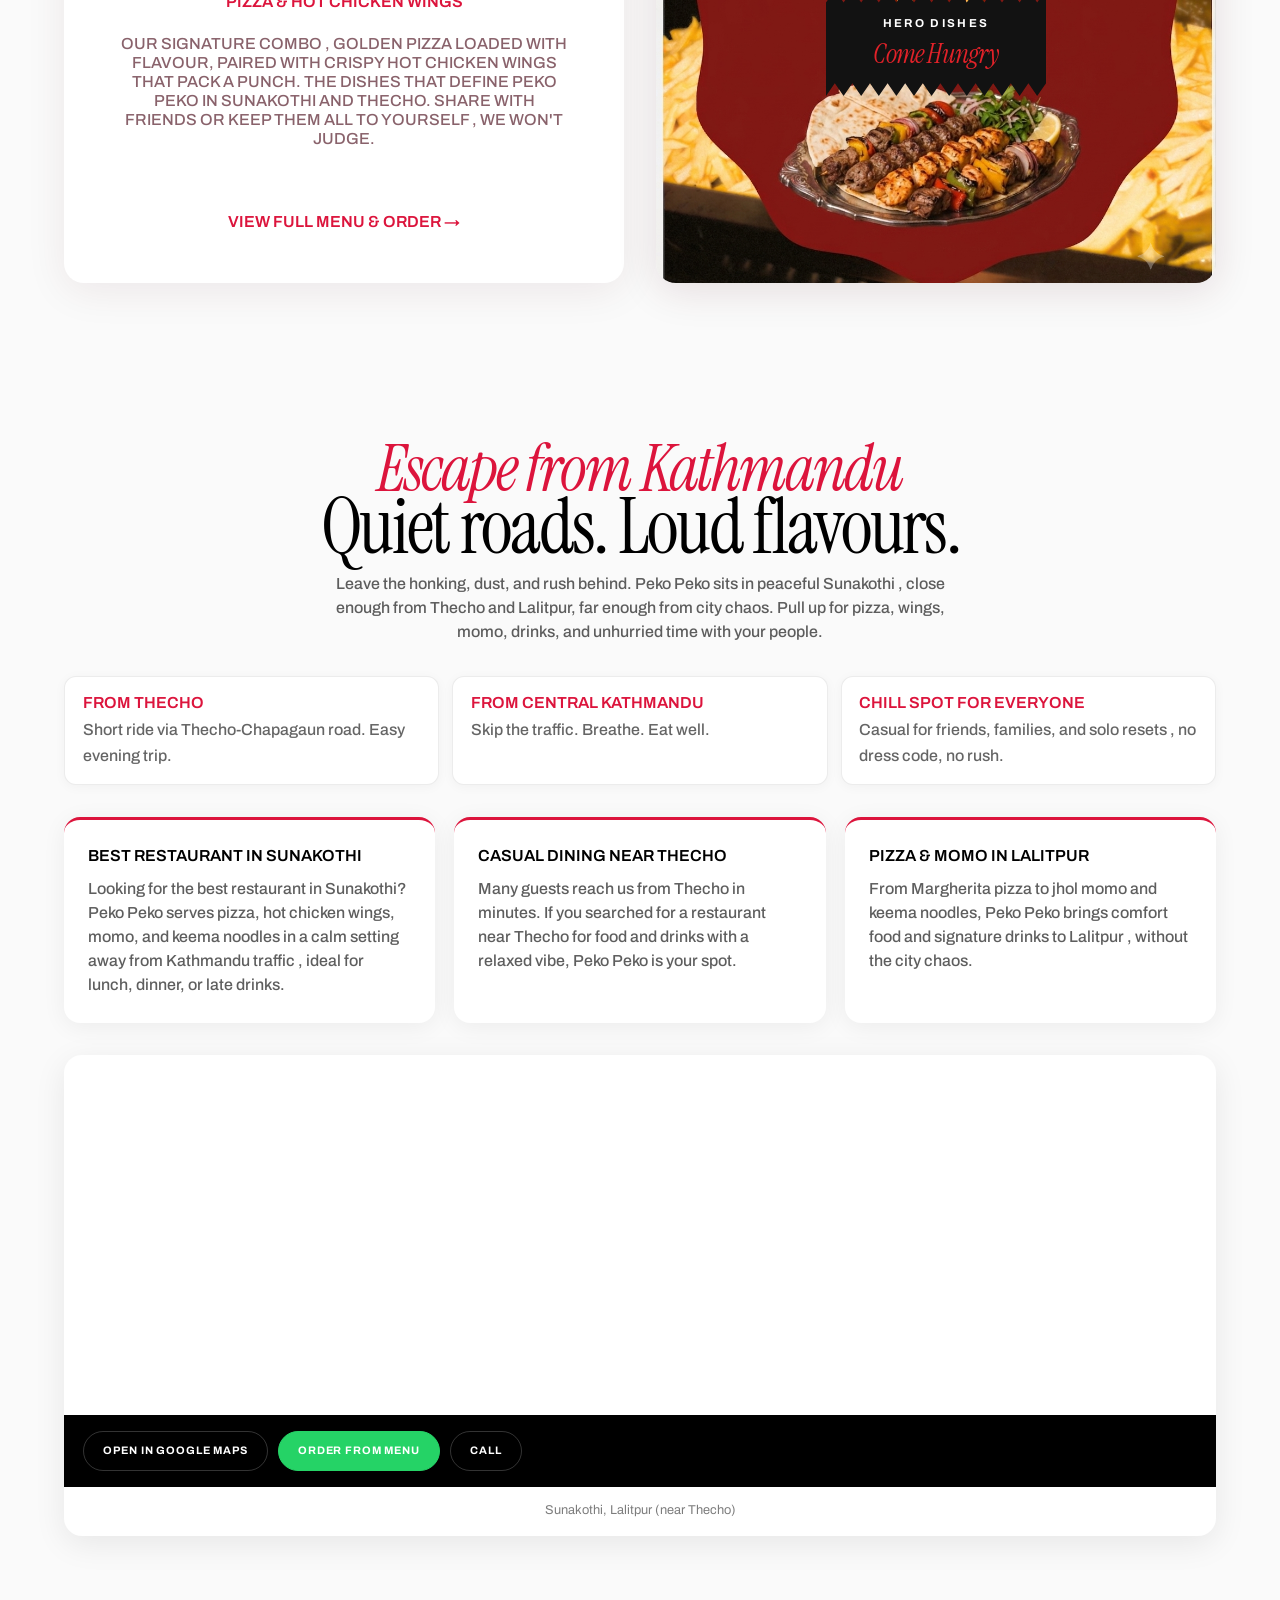
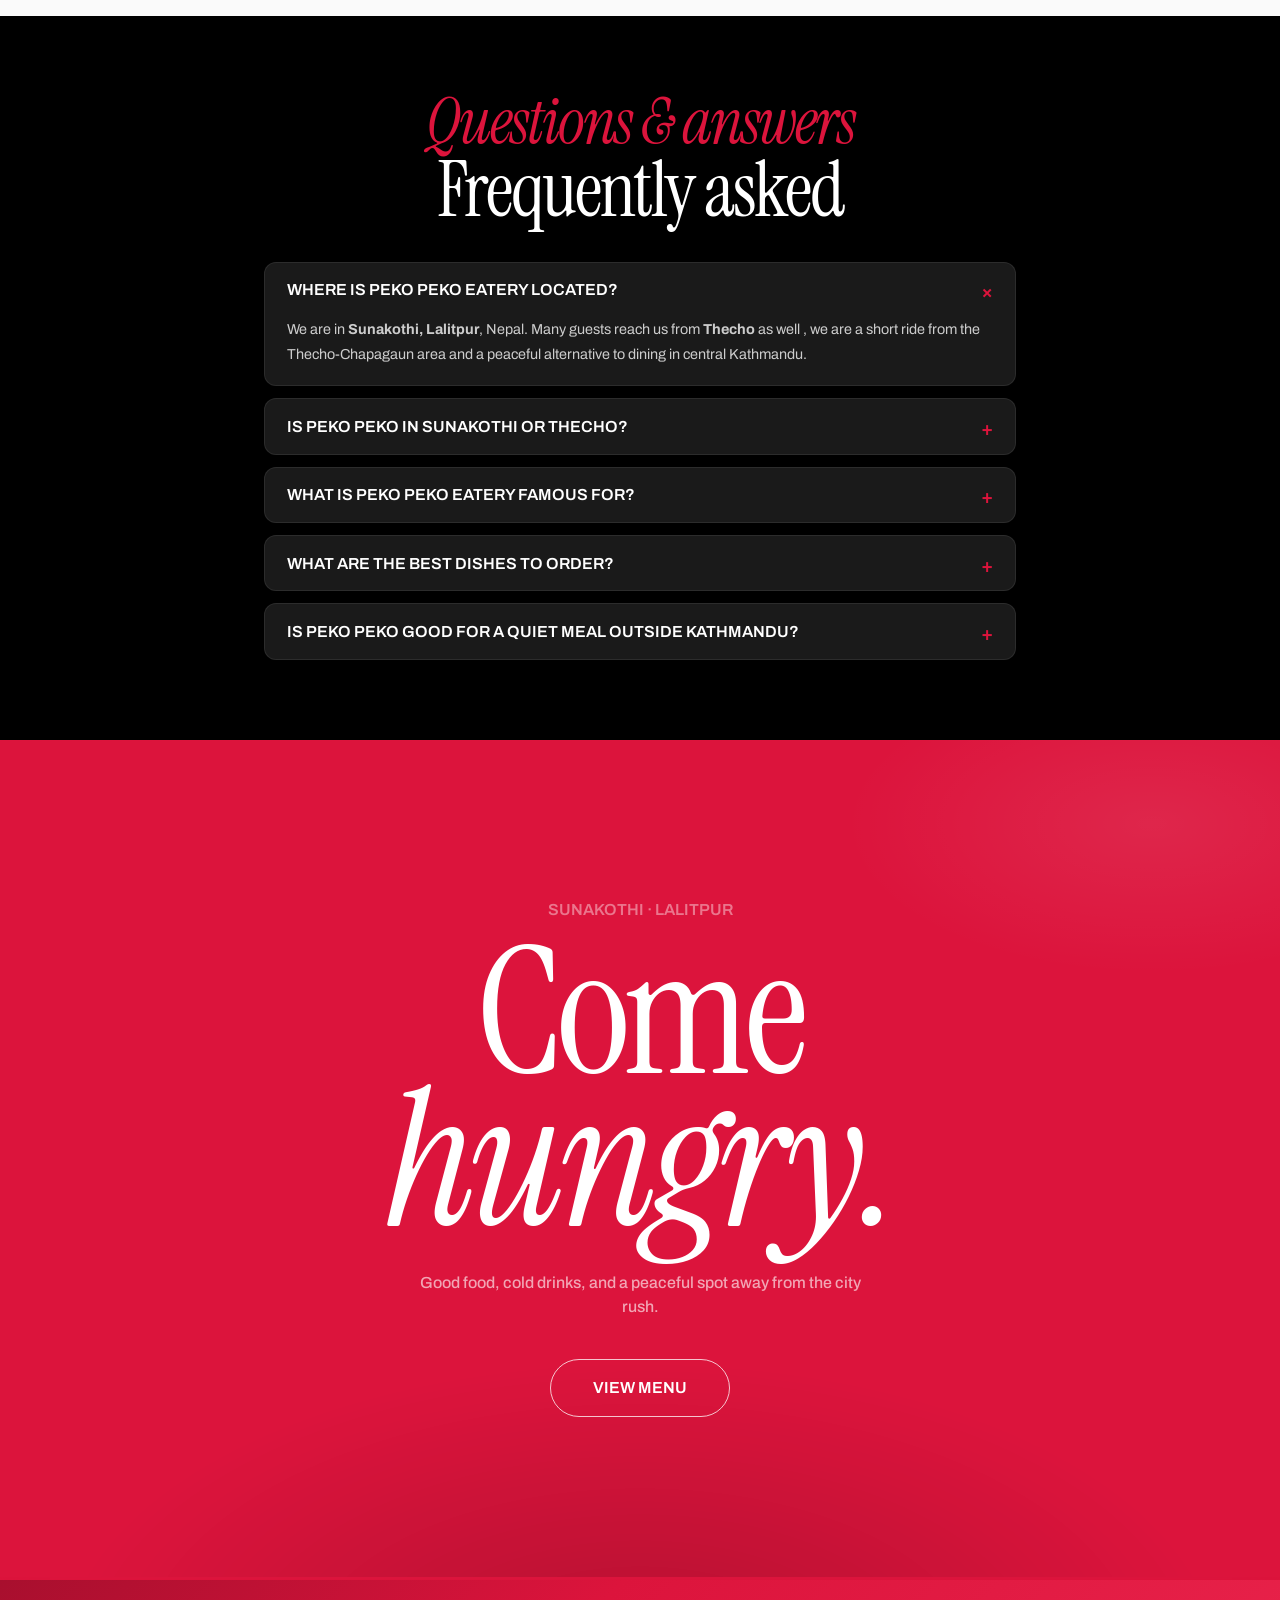
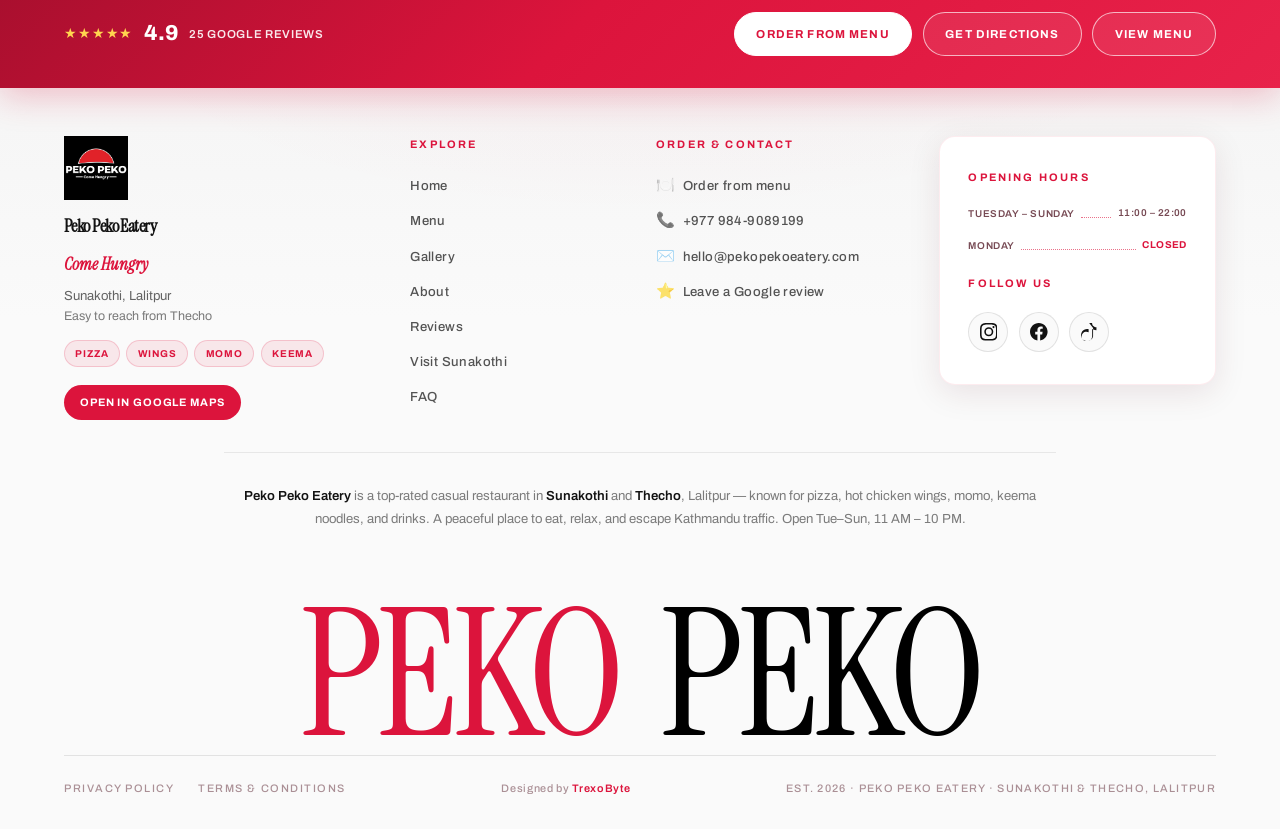
==== commit 9735f034: "new" ====
--- a/index.html
+++ b/index.html
@@ -212,12 +212,8 @@
     <!-- ========== HERO SECTION ========== -->
     <section class="hero" id="hero" aria-label="Peko Peko Eatery ,  best restaurant in Sunakothi and Thecho">
 
-        <div class="floating-elements" aria-hidden="true">
-            <div class="float-item float-item--smoke-top-right"></div>
-            <div class="float-item float-item--ember-bottom-left"></div>
-            <div class="float-item float-item--skewer-top-left"></div>
-            <div class="float-item float-item--spice-bottom-right"></div>
-        </div>
+        <!-- Floating food doodles: add your own PNG/SVG assets to images/hero-floats/ -->
+        <div class="hero-floats" aria-hidden="true" data-ready="false"></div>
 
         <header class="navbar" role="banner">
             <div class="container navbar-container">
--- a/style.css
+++ b/style.css
@@ -195,16 +195,16 @@
    1. ANNOUNCEMENT BAR
    ============================================ */
 .announcement-bar {
-    position: relative; z-index: 100; width: 100%; height: 2.5rem;
+    position: relative; z-index: 100; width: 100%; height: 2rem;
     background-color: var(--color-yellow-announce); overflow: hidden;
     display: flex; align-items: center;
 }
 .announcement-track { display: flex; white-space: nowrap; animation: marquee-scroll 20s linear infinite; }
 .announcement-text {
-    display: inline-block; padding: 0 3rem;
-    font-family: var(--font-body); font-size: var(--type-label-size); font-weight: 600;
-    letter-spacing: normal; text-transform: uppercase;
-    color: var(--color-white); line-height: 2.5rem;
+    display: inline-block; padding: 0 2.25rem;
+    font-family: var(--font-body); font-size: 0.78rem; font-weight: 600;
+    letter-spacing: 0.04em; text-transform: uppercase;
+    color: var(--color-white); line-height: 2rem;
 }
 @keyframes marquee-scroll { 0% { transform: translateX(0); } 100% { transform: translateX(-50%); } }
 .announcement-bar:hover .announcement-track { animation-play-state: paused; }
@@ -215,18 +215,39 @@
 .hero {
     position: relative; min-height: 100vh; min-height: 100dvh;
     display: flex; flex-direction: column;
-    background: linear-gradient(165deg, var(--color-black) 0%, var(--color-maroon) 45%, #1a0a0c 100%);
+    background: var(--color-maroon);
     overflow: hidden;
 }
-.floating-elements { position: absolute; inset: 0; pointer-events: none; z-index: 1; }
-.float-item { position: absolute; border-radius: 50%; opacity: 0.08; }
-.float-item--smoke-top-right { top: -5%; right: -3%; width: 35vw; height: 35vw; max-width: 500px; max-height: 500px; background: radial-gradient(circle, var(--color-gold) 0%, transparent 70%); animation: float-drift 12s ease-in-out infinite alternate; }
-.float-item--ember-bottom-left { bottom: -4%; left: -2%; width: 28vw; height: 28vw; max-width: 400px; max-height: 400px; background: radial-gradient(circle, var(--color-crimson) 0%, transparent 70%); animation: float-drift 10s ease-in-out infinite alternate-reverse; }
-.float-item--skewer-top-left { top: 8%; left: -2%; width: 12vw; height: 12vw; max-width: 180px; max-height: 180px; border: 2px solid var(--color-gold); border-radius: 0; opacity: 0.12; transform: rotate(45deg); animation: float-rotate 15s linear infinite; }
-.float-item--spice-bottom-right { bottom: 10%; right: -1%; width: 15vw; height: 15vw; max-width: 220px; max-height: 220px; background: radial-gradient(circle, var(--color-gold-light) 0%, transparent 70%); opacity: 0.06; animation: float-pulse 6s ease-in-out infinite alternate; }
-@keyframes float-drift { 0% { transform: translate(0, 0) scale(1); } 100% { transform: translate(30px, -20px) scale(1.1); } }
-@keyframes float-rotate { 0% { transform: rotate(45deg); } 100% { transform: rotate(405deg); } }
-@keyframes float-pulse { 0% { opacity: 0.04; transform: scale(0.9); } 100% { opacity: 0.1; transform: scale(1.15); } }
+
+/* Floating food doodles — hidden until real assets are added */
+.hero-floats {
+    position: absolute;
+    inset: 0;
+    z-index: 1;
+    pointer-events: none;
+    overflow: hidden;
+}
+
+.hero-floats:not([data-ready="true"]) {
+    display: none;
+}
+
+.hero-float {
+    position: absolute;
+    height: auto;
+    opacity: 0.92;
+    animation: hero-float-drift 7s ease-in-out infinite;
+    filter: drop-shadow(0 3px 10px rgba(0, 0, 0, 0.3));
+}
+
+@keyframes hero-float-drift {
+    0%, 100% { transform: translateY(0) rotate(var(--hero-rot, 0deg)); }
+    50% { transform: translateY(-10px) rotate(calc(var(--hero-rot, 0deg) + 4deg)); }
+}
+
+@media (prefers-reduced-motion: reduce) {
+    .hero-float { animation: none; transform: rotate(var(--hero-rot, 0deg)); }
+}
 
 /* ============================================
    3. NAVIGATION
@@ -749,9 +770,22 @@
 .cta-image--right { clip-path: polygon(15% 0, 100% 0, 100% 100%, 0 100%); }
 .cta-img { width: 100%; height: 100%; object-fit: cover; display: block; }
 .cta-content { display: flex; flex-direction: column; align-items: center; justify-content: center; text-align: center; padding: 4rem 2.5rem; gap: 1.2rem; }
-.cta-heading { font-size: clamp(2.5rem, 6vw, 6rem); color: var(--color-maroon); line-height: var(--type-serif-tight); display: flex; flex-direction: column; align-items: center; gap: 0.05em; }
-.cta-heading-main { display: block; }
-.cta-heading-accent { font-size: clamp(2.5rem, 7vw, 5rem); line-height: var(--type-serif-tight); display: block; margin-top: -0.12em; }
+.cta-heading {
+    font-size: clamp(2.5rem, 6vw, 6rem);
+    color: var(--color-maroon);
+    line-height: 1.05;
+    display: flex;
+    flex-direction: column;
+    align-items: center;
+    gap: 0.3em;
+}
+.cta-heading-main { display: block; line-height: 1.05; }
+.cta-heading-accent {
+    font-size: clamp(2.5rem, 7vw, 5rem);
+    line-height: 1.05;
+    display: block;
+    margin-top: 0;
+}
 .cta-description { font-size: var(--type-label-size); font-weight: 500; letter-spacing: normal; text-transform: uppercase; color: rgba(74,14,27,0.6); max-width: 28.125rem; line-height: var(--type-label-lh); }
 .cta-btn { display: inline-flex; align-items: center; justify-content: center; font-family: var(--font-sans); font-size: 0.8rem; font-weight: 600; letter-spacing: 0.12em; color: var(--color-crimson); border: 2px solid var(--color-crimson); border-radius: 50px; padding: 0.75rem 2.2rem; background: transparent; text-transform: uppercase; cursor: pointer; transition: all var(--transition-speed) ease; margin-top: 0.3rem; }
 .cta-btn:hover { background: var(--color-crimson); color: var(--color-white); box-shadow: 0 0 20px rgba(196,30,58,0.35); transform: translateY(-2px); }
@@ -1190,7 +1224,7 @@
     font-weight: 700;
     font-size: 1.2rem;
 }
-.faq-item[open] .faq-question::after { content: 'âˆ’'; }
+.faq-item[open] .faq-question::after { content: '\00D7'; }
 .faq-answer {
     font-family: var(--font-sans);
     font-size: 0.9rem;
@@ -1246,7 +1280,7 @@
     font-weight: 400;
     color: var(--color-white);
     line-height: var(--type-serif-tight);
-    margin-bottom: 1.4rem;
+    margin-bottom: 2.25rem;
 }
 
 .prefooter-line {
@@ -1727,7 +1761,7 @@
 .footer-statement {
     font-family: var(--font-display);
     font-weight: 400;
-    font-size: clamp(3rem, 11vw, 12.5rem);
+    font-size: clamp(4rem, 14vw, 15.5rem);
     color: var(--color-crimson);
     line-height: var(--type-serif-tight);
     text-align: center;
@@ -1970,14 +2004,14 @@
     .gallery-subtitle { font-size: 0.58rem; line-height: 1.5; padding: 0 0.5rem; }
     .btn, .lang-toggle, .open-badge { -webkit-tap-highlight-color: transparent; }
     .footer-map { height: 200px; }
-    .footer-statement { font-size: clamp(2.2rem, 9vw, 6rem); letter-spacing: 0.03em; }
+    .footer-statement { font-size: clamp(2.8rem, 11vw, 7.5rem); letter-spacing: 0.03em; }
 }
 
 /* ============================================
    17. RESPONSIVE ,  MOBILE (480px)
    ============================================ */
 @media (max-width: 480px) {
-    .announcement-text { font-size: 0.75rem; padding: 0 1.5rem; }
+    .announcement-text { font-size: 0.68rem; padding: 0 1.25rem; }
     .logo { font-size: 1.2rem; margin-right: 0; }
     .logo-img { height: 48px; }
     .hero-headline { font-size: clamp(2.15rem, 11vw, 3.5rem); }
@@ -2046,7 +2080,7 @@
     .footer-hours-time { font-size: 0.58rem; }
     .footer-map { height: 180px; }
     .footer-statement {
-        font-size: clamp(2.2rem, 10vw, 5.5rem);
+        font-size: clamp(2.6rem, 11vw, 6.75rem);
         letter-spacing: 0.03em;
         gap: 0.6rem;
         padding: 0;
